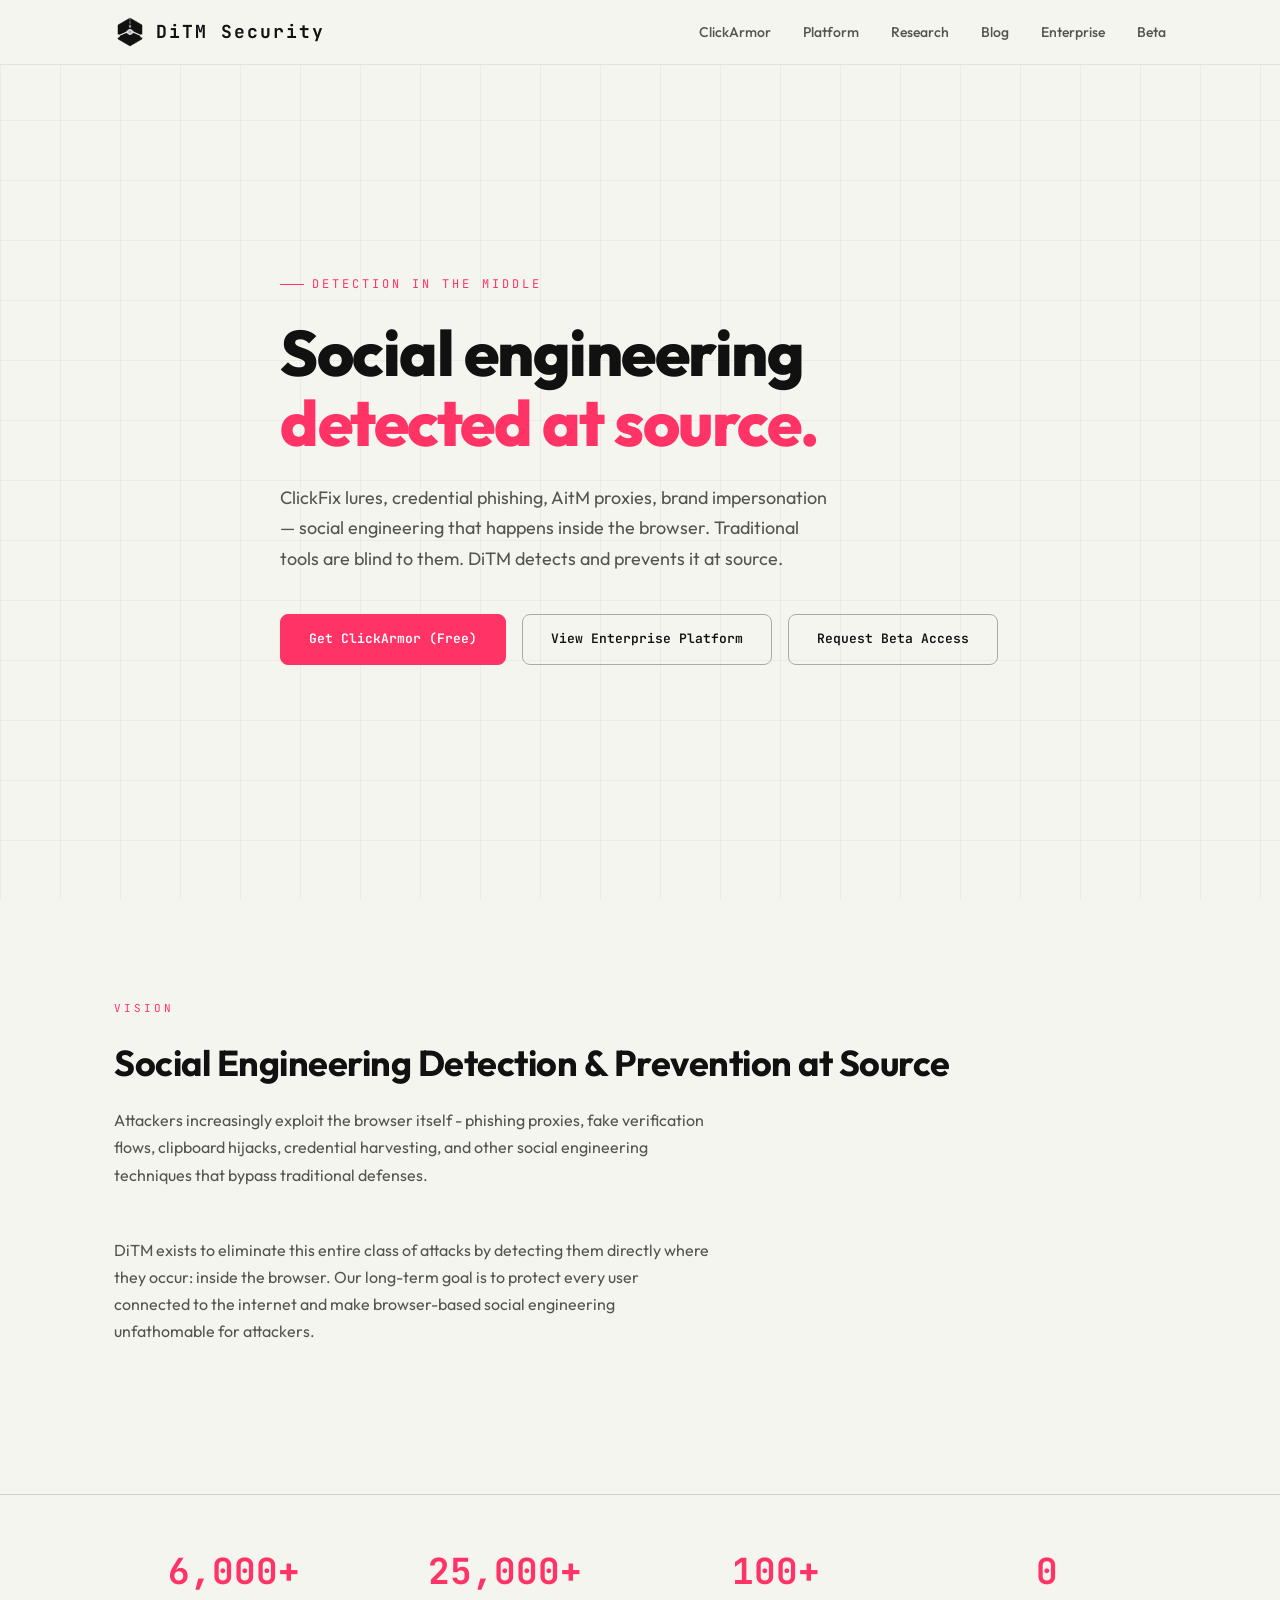
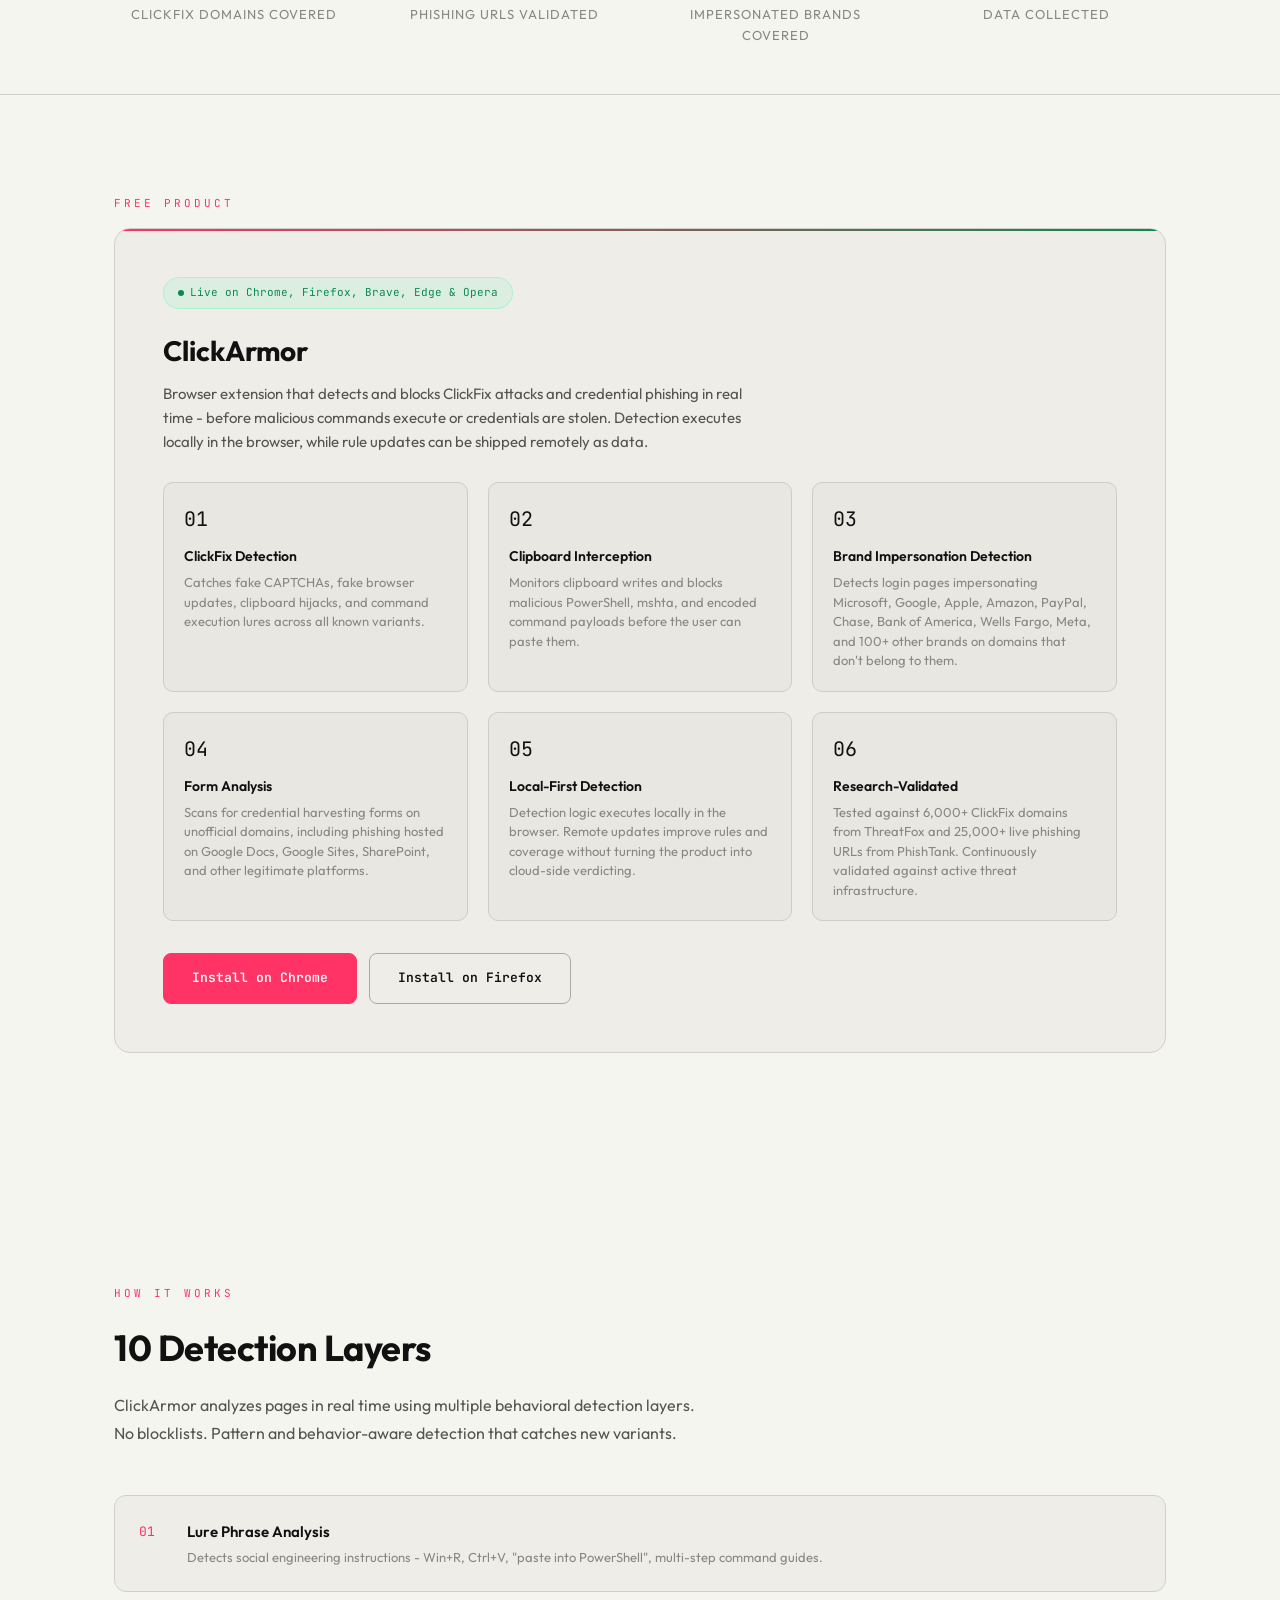
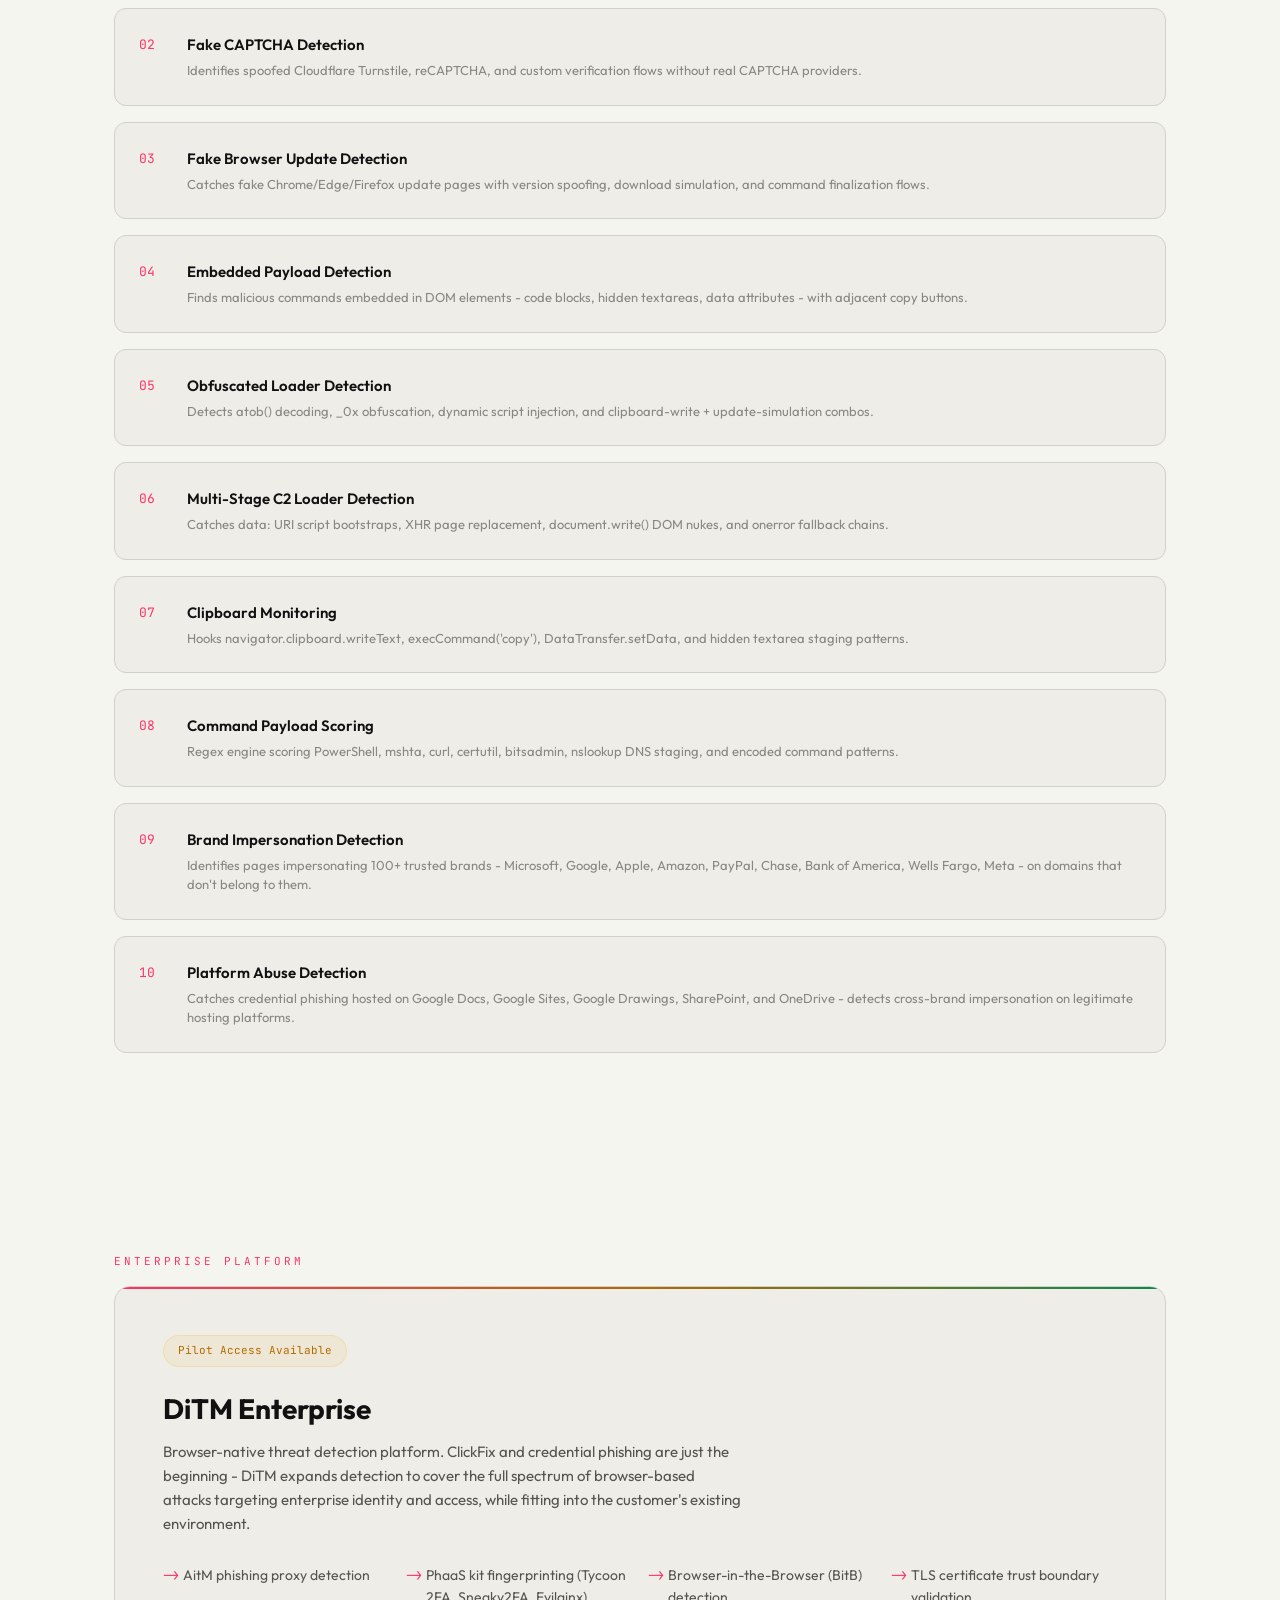
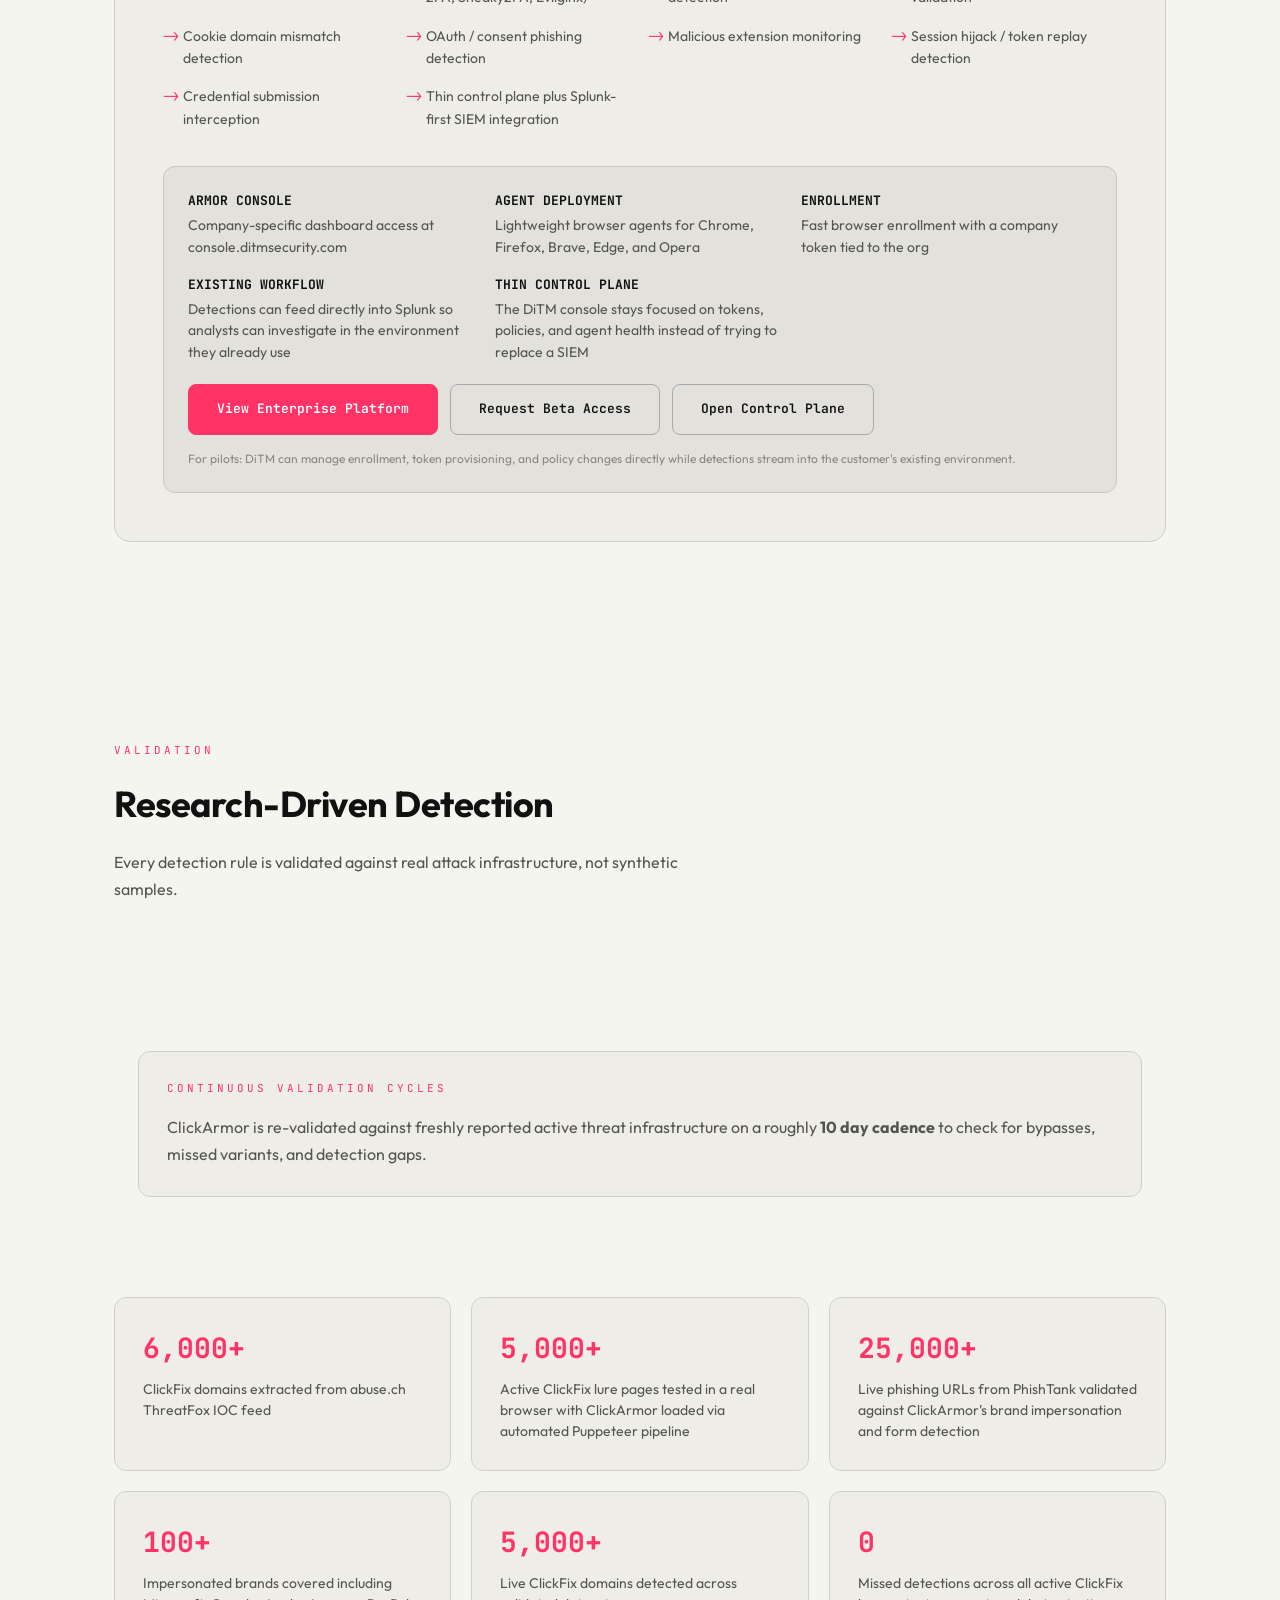
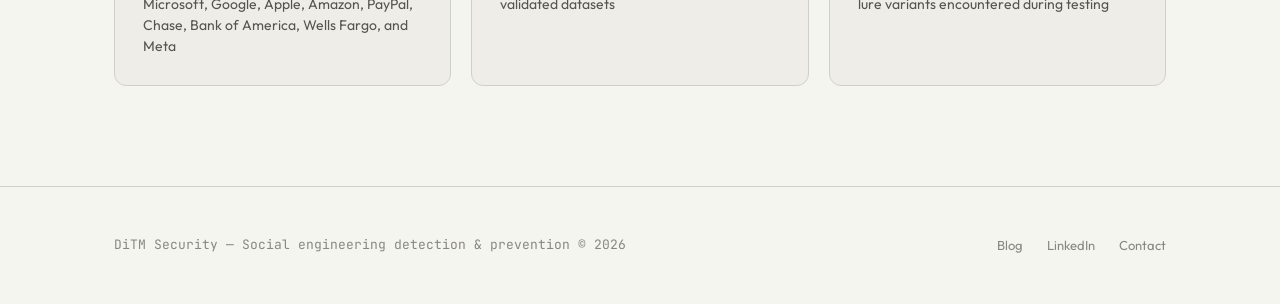
==== index.html @ d7a7d51a "Update index.html" ====
<!DOCTYPE html>
<html lang="en">
<head>
    <meta charset="UTF-8">
    <meta name="viewport" content="width=device-width, initial-scale=1.0">
    <title>DiTM - Detection in the Middle</title>
    <meta name="description" content="Browser-native threat detection. Stop ClickFix, credential phishing, AitM attacks, and browser-based social engineering before they execute.">
    <link rel="preconnect" href="https://fonts.googleapis.com">
    <link rel="preconnect" href="https://fonts.gstatic.com" crossorigin>
    <link href="https://fonts.googleapis.com/css2?family=JetBrains+Mono:wght@400;500;700&family=Outfit:wght@300;400;500;600;700;800&display=swap" rel="stylesheet">
    <style>
        *, *::before, *::after { margin: 0; padding: 0; box-sizing: border-box; }

        
        :root {
            --bg: #f5f5f0;
            --surface: #eeede8;
            --surface-2: #e6e5e0;
            --border: #d0cfc8;
            --border-glow: #ff3366;
            --safe: #0a8a50;
            --warn: #b36a00;
            --danger: #ff3366;
            --accent: #ff3366;
            --accent-dim: rgba(255, 51, 102, 0.10);
            --text: #111111;
            --text-dim: #888880;
            --text-mid: #555550;
            --mono: 'JetBrains Mono', monospace;
            --sans: 'Outfit', sans-serif;
        }

        html { scroll-behavior: smooth; }

        body {
            background: #f5f5f0;
            color: var(--text);
            font-family: var(--sans);
            line-height: 1.6;
            overflow-x: hidden;
        }

        

        /* Grid background */
        .grid-bg {
            position: fixed;
            inset: 0;
            z-index: 0;
            background-image:
                linear-gradient(rgba(0,0,0,0.04) 1px, transparent 1px),
                linear-gradient(90deg, rgba(0,0,0,0.04) 1px, transparent 1px);
            background-size: 60px 60px;
        }

        .container {
            max-width: 1100px;
            margin: 0 auto;
            padding: 0 24px;
            position: relative;
            z-index: 1;
        }

        /* NAV */
        nav {
            position: fixed;
            top: 0;
            left: 0;
            right: 0;
            z-index: 100;
            background: rgba(245,245,240,0.92);
            backdrop-filter: blur(20px);
            border-bottom: 1px solid rgba(0,0,0,0.08);
        }
        .nav-inner {
            max-width: 1100px;
            margin: 0 auto;
            padding: 0 24px;
            display: flex;
            align-items: center;
            justify-content: space-between;
            height: 64px;
        }
        .nav-logo {
            display: flex;
            align-items: center;
            gap: 10px;
            text-decoration: none;
            color: var(--text);
        }
        .nav-logo-hex {
            width: 32px;
            height: 32px;
            position: relative;
        }
        .nav-logo-hex svg { width: 100%; height: 100%; }
        .nav-logo-text {
            font-family: var(--mono);
            font-weight: 700;
            font-size: 18px;
            letter-spacing: 2px;
        }
        .nav-links { display: flex; gap: 32px; align-items: center; }
        .nav-links a {
            color: var(--text-mid);
            text-decoration: none;
            font-size: 14px;
            font-weight: 500;
            transition: color 0.2s;
        }
        .nav-links a:hover { color: #ff3366; }

        /* HERO */
        .hero {
            min-height: 100vh;
            display: flex;
            align-items: center;
            padding: 120px 0 80px;
        }
        .hero-content { max-width: 720px; }
        .hero-tag {
            font-family: var(--mono);
            font-size: 12px;
            color: var(--accent);
            letter-spacing: 3px;
            text-transform: uppercase;
            margin-bottom: 24px;
            display: flex;
            align-items: center;
            gap: 8px;
        }
        .hero-tag::before {
            content: '';
            width: 24px;
            height: 1px;
            background: var(--accent);
        }
        .hero h1 {
            font-size: clamp(40px, 6vw, 64px);
            font-weight: 800;
            line-height: 1.1;
            letter-spacing: -1.5px;
            margin-bottom: 24px;
        }
        .hero h1 span { color: var(--accent); }
        .hero-sub {
            font-size: 18px;
            color: var(--text-mid);
            line-height: 1.7;
            max-width: 560px;
            margin-bottom: 40px;
        }
        .hero-buttons { display: flex; gap: 16px; flex-wrap: wrap; }

        .btn {
            display: inline-flex;
            align-items: center;
            gap: 8px;
            padding: 14px 28px;
            border-radius: 8px;
            font-family: var(--mono);
            font-size: 13px;
            font-weight: 600;
            text-decoration: none;
            transition: all 0.2s;
            border: 1px solid transparent;
            cursor: pointer;
        }
        .btn-primary {
            background: var(--accent);
            color: #fff;
            border-color: var(--accent);
        }
        .btn-primary:hover {
            background: #e6294f;
            transform: translateY(-1px);
            box-shadow: 0 8px 30px rgba(255,51,102,0.25);
        }
        .btn-secondary {
            background: transparent;
            color: var(--text);
            border-color: #aaa;
        }
        .btn-secondary:hover {
            border-color: var(--text-mid);
            transform: translateY(-1px);
        }

        /* STATS BAR */
        .stats-bar {
            padding: 48px 0;
            border-top: 1px solid #d0cfc8;
            border-bottom: 1px solid var(--border);
        }
        .stats-grid {
            display: grid;
            grid-template-columns: repeat(auto-fit, minmax(180px, 1fr));
            gap: 32px;
        }
        .stat { text-align: center; }
        .stat-num {
            font-family: var(--mono);
            font-size: 36px;
            font-weight: 700;
            color: var(--accent);
            margin-bottom: 4px;
        }
        .stat-label {
            font-size: 13px;
            color: var(--text-dim);
            text-transform: uppercase;
            letter-spacing: 1px;
        }

        /* SECTIONS */
        section { padding: 100px 0; }
        .section-tag {
            font-family: var(--mono);
            font-size: 11px;
            color: var(--accent);
            letter-spacing: 3px;
            text-transform: uppercase;
            margin-bottom: 16px;
        }
        .section-title {
            font-size: 36px;
            font-weight: 700;
            letter-spacing: -0.5px;
            margin-bottom: 16px;
        }
        .section-desc {
            font-size: 16px;
            color: var(--text-mid);
            max-width: 600px;
            margin-bottom: 48px;
            line-height: 1.7;
        }

        /* CLICKARMOR SECTION */
        .product-card {
            background: #eeede8;
            border: 1px solid #d0cfc8;
            border-radius: 16px;
            padding: 48px;
            margin-bottom: 32px;
            position: relative;
            overflow: hidden;
        }
        .product-card::before {
            content: '';
            position: absolute;
            top: 0;
            left: 0;
            right: 0;
            height: 2px;
            background: linear-gradient(90deg, var(--accent), var(--safe));
        }
        .product-badge {
            display: inline-flex;
            align-items: center;
            gap: 6px;
            padding: 6px 14px;
            background: rgba(0,255,136,0.08);
            border: 1px solid rgba(0,255,136,0.2);
            border-radius: 999px;
            font-family: var(--mono);
            font-size: 11px;
            color: var(--safe);
            margin-bottom: 20px;
        }
        .product-badge::before {
            content: '';
            width: 6px;
            height: 6px;
            border-radius: 50%;
            background: var(--safe);
            animation: pulse-dot 2s infinite;
        }
        @keyframes pulse-dot {
            0%, 100% { opacity: 1; }
            50% { opacity: 0.3; }
        }
        .product-name {
            font-size: 28px;
            font-weight: 700;
            margin-bottom: 8px;
        }
        .product-sub {
            color: var(--text-mid);
            font-size: 15px;
            margin-bottom: 28px;
            max-width: 580px;
        }

        .feature-grid {
            display: grid;
            grid-template-columns: repeat(auto-fit, minmax(240px, 1fr));
            gap: 20px;
            margin-bottom: 32px;
        }
        .feature-item {
            padding: 20px;
            background: #e8e7e2;
            border: 1px solid #ccc;
            border-radius: 10px;
        }
        .feature-icon {
            font-family: var(--mono);
            font-size: 20px;
            margin-bottom: 10px;
        }
        .feature-title {
            font-size: 14px;
            font-weight: 600;
            margin-bottom: 6px;
        }
        .feature-desc {
            font-size: 13px;
            color: var(--text-dim);
            line-height: 1.5;
        }

        .install-row {
            display: flex;
            gap: 12px;
            flex-wrap: wrap;
        }

        /* DETECTION LAYERS */
        .layers-list { display: grid; gap: 16px; }
        .layer-item {
            display: flex;
            gap: 20px;
            padding: 24px;
            background: #eeede8;
            border: 1px solid #d0cfc8;
            border-radius: 12px;
            transition: border-color 0.2s;
        }
        .layer-item:hover { border-color: var(--accent); }
        .layer-num {
            font-family: var(--mono);
            font-size: 13px;
            color: var(--accent);
            min-width: 28px;
            padding-top: 2px;
        }
        .layer-title {
            font-size: 15px;
            font-weight: 600;
            margin-bottom: 4px;
        }
        .layer-desc {
            font-size: 13px;
            color: var(--text-dim);
            line-height: 1.5;
        }

        /* DITM ENTERPRISE */
        .enterprise-card {
            background: #eeede8;
            border: 1px solid #d0cfc8;
            border-radius: 16px;
            padding: 48px;
            position: relative;
            overflow: hidden;
        }
        .enterprise-card::before {
            content: '';
            position: absolute;
            top: 0;
            left: 0;
            right: 0;
            height: 2px;
            background: linear-gradient(90deg, var(--accent), var(--warn), var(--safe));
        }
        .coming-badge {
            display: inline-flex;
            padding: 6px 14px;
            background: rgba(255,170,0,0.08);
            border: 1px solid rgba(255,170,0,0.2);
            border-radius: 999px;
            font-family: var(--mono);
            font-size: 11px;
            color: var(--warn);
            margin-bottom: 20px;
        }

        .enterprise-features {
            display: grid;
            grid-template-columns: repeat(auto-fit, minmax(220px, 1fr));
            gap: 16px;
            margin: 28px 0 36px;
        }
        .ent-feature {
            font-size: 14px;
            color: var(--text-mid);
            padding-left: 20px;
            position: relative;
        }
        .ent-feature::before {
            content: '->';
            position: absolute;
            left: 0;
            color: var(--accent);
            font-family: var(--mono);
        }

        .platform-info {
            margin-top: 28px;
            padding: 24px;
            background: #e2e1dc;
            border: 1px solid #c8c7c0;
            border-radius: 12px;
        }
        .platform-info-grid {
            display: grid;
            grid-template-columns: repeat(auto-fit, minmax(220px, 1fr));
            gap: 16px;
            margin-bottom: 20px;
        }
        .platform-info-item {
            font-size: 14px;
            color: var(--text-mid);
            line-height: 1.55;
        }
        .platform-info-item strong {
            display: block;
            color: var(--text);
            margin-bottom: 4px;
            font-size: 13px;
            font-family: var(--mono);
            text-transform: uppercase;
        }
        .platform-note {
            font-size: 12px;
            color: var(--text-dim);
            margin-top: 14px;
        }

        /* RESEARCH */
        .research-grid {
            display: grid;
            grid-template-columns: repeat(auto-fit, minmax(300px, 1fr));
            gap: 20px;
        }
        .research-card {
            padding: 28px;
            background: #eeede8;
            border: 1px solid #d0cfc8;
            border-radius: 12px;
        }
        .research-stat {
            font-family: var(--mono);
            font-size: 28px;
            font-weight: 700;
            color: var(--accent);
            margin-bottom: 8px;
        }
        .research-label {
            font-size: 14px;
            color: var(--text-mid);
            line-height: 1.5;
        }

        /* FOOTER */
        footer {
            padding: 48px 0;
            border-top: 1px solid #d0cfc8;
        }
        .footer-inner {
            display: flex;
            justify-content: space-between;
            align-items: center;
            flex-wrap: wrap;
            gap: 16px;
        }
        .footer-left {
            font-family: var(--mono);
            font-size: 13px;
            color: var(--text-dim);
        }
        .footer-links { display: flex; gap: 24px; }
        .footer-links a {
            color: var(--text-dim);
            text-decoration: none;
            font-size: 13px;
            transition: color 0.2s;
        }
        .footer-links a:hover { color: var(--text); }

        /* RESPONSIVE */
        @media (max-width: 768px) {
            .hero h1 { font-size: 32px; }
            .product-card, .enterprise-card { padding: 28px; }
            .nav-links { display: none; }
            .stats-grid { grid-template-columns: repeat(2, 1fr); }
        }
    </style>
</head>
<body>
    <div class="grid-bg"></div>

    <!-- Nav -->
    <nav>
        <div class="nav-inner">
            <a href="#" class="nav-logo">
                <div class="nav-logo-hex">
                    <svg viewBox="0 0 32 32" fill="none" aria-hidden="true">
  <polygon points="16,2 28,9 28,23 16,30 4,23 4,9" fill="#111" stroke="#111" stroke-width="0.5"/>
  <line x1="4" y1="20" x2="13" y2="16" stroke="#f5f5f0" stroke-width="1.1" stroke-linecap="round"/>
  <line x1="19" y1="16" x2="28" y2="20" stroke="#f5f5f0" stroke-width="1.1" stroke-linecap="round"/>
  <circle cx="4" cy="20" r="1.8" fill="#f5f5f0"/>
  <circle cx="28" cy="20" r="1.8" fill="#f5f5f0"/>
  <path d="M13,16 Q16,11 19,16 Q16,21 13,16 Z" fill="none" stroke="#f5f5f0" stroke-width="1.1"/>
  <ellipse cx="16" cy="16" rx="4" ry="2.2" fill="none" stroke="#f5f5f0" stroke-width="0.7" opacity="0.35"/>
  <circle cx="16" cy="16" r="1.8" fill="none" stroke="#f5f5f0" stroke-width="0.9"/>
  <circle cx="16" cy="16" r="0.9" fill="#f5f5f0"/>
  <line x1="16" y1="2" x2="16" y2="12.5" stroke="#f5f5f0" stroke-width="0.9" stroke-linecap="round" stroke-dasharray="2 1.5" opacity="0.55"/>
  <polygon points="16,12.5 14.5,9.5 17.5,9.5" fill="#f5f5f0" opacity="0.55"/>
</svg>
                </div>
                <span class="nav-logo-text">DiTM Security</span>
            </a>
            <div class="nav-links">
                <a href="#clickarmor">ClickArmor</a>
                <a href="#platform">Platform</a>
                <a href="#research">Research</a>
                <a href="/blog/">Blog</a>
                <a href="/enterprise/">Enterprise</a>
                <a href="/beta/">Beta</a>
            </div>
        </div>
    </nav>

    <!-- Hero -->
    <section class="hero">
        <div class="container">
            <div class="hero-content">
                <div class="hero-tag">Detection in the Middle</div>
                <h1>Social engineering <span>detected at source.</span></h1>
                <p class="hero-sub">
                    ClickFix lures, credential phishing, AitM proxies, brand impersonation — social engineering that happens inside the browser. Traditional tools are blind to them. DiTM detects and prevents it at source.
                </p>
                <div class="hero-buttons">
                    <a href="#clickarmor" class="btn btn-primary">Get ClickArmor (Free)</a>
                    <a href="/enterprise/" class="btn btn-secondary">View Enterprise Platform</a>
                    <a href="/beta/" class="btn btn-secondary">Request Beta Access</a>
                </div>
            </div>
        </div>
    </section>

    <!-- Vision -->
    <section>
        <div class="container">
            <div class="section-tag">Vision</div>
            <div class="section-title">Social Engineering Detection & Prevention at Source</div>
            <p class="section-desc">
                Attackers increasingly exploit the browser itself - phishing proxies, fake verification flows,
                clipboard hijacks, credential harvesting, and other social engineering techniques that bypass traditional defenses.
            </p>
            <p class="section-desc">
                DiTM exists to eliminate this entire class of attacks by detecting them directly where they occur:
                inside the browser. Our long-term goal is to protect every user connected to the internet and make
                browser-based social engineering unfathomable for attackers.
            </p>
        </div>
    </section>

    <!-- Stats -->
    <div class="stats-bar">
        <div class="container">
            <div class="stats-grid">
                <div class="stat">
                    <div class="stat-num">6,000+</div>
                    <div class="stat-label">ClickFix Domains Covered</div>
                </div>
                <div class="stat">
                    <div class="stat-num">25,000+</div>
                    <div class="stat-label">Phishing URLs Validated</div>
                </div>
                <div class="stat">
                    <div class="stat-num">100+</div>
                    <div class="stat-label">Impersonated Brands Covered</div>
                </div>
                <div class="stat">
                    <div class="stat-num">0</div>
                    <div class="stat-label">Data Collected</div>
                </div>
            </div>
        </div>
    </div>

    <!-- ClickArmor Product -->
    <section id="clickarmor">
        <div class="container">
            <div class="section-tag">Free Product</div>
            <div class="product-card">
                <div class="product-badge">Live on Chrome, Firefox, Brave, Edge & Opera</div>
                <div class="product-name">ClickArmor</div>
                <p class="product-sub">
                    Browser extension that detects and blocks ClickFix attacks and credential phishing in real time - before malicious commands execute or credentials are stolen. Detection executes locally in the browser, while rule updates can be shipped remotely as data.
                </p>

                <div class="feature-grid">
                    <div class="feature-item">
                        <div class="feature-icon">01</div>
                        <div class="feature-title">ClickFix Detection</div>
                        <div class="feature-desc">Catches fake CAPTCHAs, fake browser updates, clipboard hijacks, and command execution lures across all known variants.</div>
                    </div>
                    <div class="feature-item">
                        <div class="feature-icon">02</div>
                        <div class="feature-title">Clipboard Interception</div>
                        <div class="feature-desc">Monitors clipboard writes and blocks malicious PowerShell, mshta, and encoded command payloads before the user can paste them.</div>
                    </div>
                    <div class="feature-item">
                        <div class="feature-icon">03</div>
                        <div class="feature-title">Brand Impersonation Detection</div>
                        <div class="feature-desc">Detects login pages impersonating Microsoft, Google, Apple, Amazon, PayPal, Chase, Bank of America, Wells Fargo, Meta, and 100+ other brands on domains that don't belong to them.</div>
                    </div>
                    <div class="feature-item">
                        <div class="feature-icon">04</div>
                        <div class="feature-title">Form Analysis</div>
                        <div class="feature-desc">Scans for credential harvesting forms on unofficial domains, including phishing hosted on Google Docs, Google Sites, SharePoint, and other legitimate platforms.</div>
                    </div>
                    <div class="feature-item">
                        <div class="feature-icon">05</div>
                        <div class="feature-title">Local-First Detection</div>
                        <div class="feature-desc">Detection logic executes locally in the browser. Remote updates improve rules and coverage without turning the product into cloud-side verdicting.</div>
                    </div>
                    <div class="feature-item">
                        <div class="feature-icon">06</div>
                        <div class="feature-title">Research-Validated</div>
                        <div class="feature-desc">Tested against 6,000+ ClickFix domains from ThreatFox and 25,000+ live phishing URLs from PhishTank. Continuously validated against active threat infrastructure.</div>
                    </div>
                </div>

                <div class="install-row">
                    <a href="https://chromewebstore.google.com/detail/gbbiaedhdapkbfmjgpepebidjpiphgmm?utm_source=item-share-cb" class="btn btn-primary" target="_blank">Install on Chrome</a>
                    <a href="https://addons.mozilla.org/en-US/firefox/addon/clickarmor/" class="btn btn-secondary" target="_blank">Install on Firefox</a>
                </div>
            </div>
        </div>
    </section>

    <!-- Detection Layers -->
    <section>
        <div class="container">
            <div class="section-tag">How It Works</div>
            <div class="section-title">10 Detection Layers</div>
            <p class="section-desc">
                ClickArmor analyzes pages in real time using multiple behavioral detection layers. No blocklists. Pattern and behavior-aware detection that catches new variants.
            </p>
            <div class="layers-list">
                <div class="layer-item">
                    <div class="layer-num">01</div>
                    <div>
                        <div class="layer-title">Lure Phrase Analysis</div>
                        <div class="layer-desc">Detects social engineering instructions - Win+R, Ctrl+V, "paste into PowerShell", multi-step command guides.</div>
                    </div>
                </div>
                <div class="layer-item">
                    <div class="layer-num">02</div>
                    <div>
                        <div class="layer-title">Fake CAPTCHA Detection</div>
                        <div class="layer-desc">Identifies spoofed Cloudflare Turnstile, reCAPTCHA, and custom verification flows without real CAPTCHA providers.</div>
                    </div>
                </div>
                <div class="layer-item">
                    <div class="layer-num">03</div>
                    <div>
                        <div class="layer-title">Fake Browser Update Detection</div>
                        <div class="layer-desc">Catches fake Chrome/Edge/Firefox update pages with version spoofing, download simulation, and command finalization flows.</div>
                    </div>
                </div>
                <div class="layer-item">
                    <div class="layer-num">04</div>
                    <div>
                        <div class="layer-title">Embedded Payload Detection</div>
                        <div class="layer-desc">Finds malicious commands embedded in DOM elements - code blocks, hidden textareas, data attributes - with adjacent copy buttons.</div>
                    </div>
                </div>
                <div class="layer-item">
                    <div class="layer-num">05</div>
                    <div>
                        <div class="layer-title">Obfuscated Loader Detection</div>
                        <div class="layer-desc">Detects atob() decoding, _0x obfuscation, dynamic script injection, and clipboard-write + update-simulation combos.</div>
                    </div>
                </div>
                <div class="layer-item">
                    <div class="layer-num">06</div>
                    <div>
                        <div class="layer-title">Multi-Stage C2 Loader Detection</div>
                        <div class="layer-desc">Catches data: URI script bootstraps, XHR page replacement, document.write() DOM nukes, and onerror fallback chains.</div>
                    </div>
                </div>
                <div class="layer-item">
                    <div class="layer-num">07</div>
                    <div>
                        <div class="layer-title">Clipboard Monitoring</div>
                        <div class="layer-desc">Hooks navigator.clipboard.writeText, execCommand('copy'), DataTransfer.setData, and hidden textarea staging patterns.</div>
                    </div>
                </div>
                <div class="layer-item">
                    <div class="layer-num">08</div>
                    <div>
                        <div class="layer-title">Command Payload Scoring</div>
                        <div class="layer-desc">Regex engine scoring PowerShell, mshta, curl, certutil, bitsadmin, nslookup DNS staging, and encoded command patterns.</div>
                    </div>
                </div>
                <div class="layer-item">
                    <div class="layer-num">09</div>
                    <div>
                        <div class="layer-title">Brand Impersonation Detection</div>
                        <div class="layer-desc">Identifies pages impersonating 100+ trusted brands - Microsoft, Google, Apple, Amazon, PayPal, Chase, Bank of America, Wells Fargo, Meta - on domains that don't belong to them.</div>
                    </div>
                </div>
                <div class="layer-item">
                    <div class="layer-num">10</div>
                    <div>
                        <div class="layer-title">Platform Abuse Detection</div>
                        <div class="layer-desc">Catches credential phishing hosted on Google Docs, Google Sites, Google Drawings, SharePoint, and OneDrive - detects cross-brand impersonation on legitimate hosting platforms.</div>
                    </div>
                </div>
            </div>
        </div>
    </section>

    <!-- DiTM Enterprise -->
    <section id="platform">
        <div class="container">
            <div class="section-tag">Enterprise Platform</div>
            <div class="enterprise-card">
                <div class="coming-badge">Pilot Access Available</div>
                <div class="product-name">DiTM Enterprise</div>
                <p class="product-sub">
                    Browser-native threat detection platform. ClickFix and credential phishing are just the beginning - DiTM expands detection to cover the full spectrum of browser-based attacks targeting enterprise identity and access, while fitting into the customer's existing environment.
                </p>

                <div class="enterprise-features">
                    <div class="ent-feature">AitM phishing proxy detection</div>
                    <div class="ent-feature">PhaaS kit fingerprinting (Tycoon 2FA, Sneaky2FA, Evilginx)</div>
                    <div class="ent-feature">Browser-in-the-Browser (BitB) detection</div>
                    <div class="ent-feature">TLS certificate trust boundary validation</div>
                    <div class="ent-feature">Cookie domain mismatch detection</div>
                    <div class="ent-feature">OAuth / consent phishing detection</div>
                    <div class="ent-feature">Malicious extension monitoring</div>
                    <div class="ent-feature">Session hijack / token replay detection</div>
                    <div class="ent-feature">Credential submission interception</div>
                    <div class="ent-feature">Thin control plane plus Splunk-first SIEM integration</div>
                </div>

                <div class="platform-info">
                    <div class="platform-info-grid">
                        <div class="platform-info-item">
                            <strong>Armor Console</strong>
                            Company-specific dashboard access at console.ditmsecurity.com
                        </div>
                        <div class="platform-info-item">
                            <strong>Agent Deployment</strong>
                            Lightweight browser agents for Chrome, Firefox, Brave, Edge, and Opera
                        </div>
                        <div class="platform-info-item">
                            <strong>Enrollment</strong>
                            Fast browser enrollment with a company token tied to the org
                        </div>
                        <div class="platform-info-item">
                            <strong>Existing Workflow</strong>
                            Detections can feed directly into Splunk so analysts can investigate in the environment they already use
                        </div>
                        <div class="platform-info-item">
                            <strong>Thin Control Plane</strong>
                            The DiTM console stays focused on tokens, policies, and agent health instead of trying to replace a SIEM
                        </div>
                    </div>
                    <div class="install-row">
                        <a href="/enterprise/" class="btn btn-primary">View Enterprise Platform</a>
                        <a href="/beta/" class="btn btn-secondary">Request Beta Access</a>
                        <a href="https://console.ditmsecurity.com" class="btn btn-secondary">Open Control Plane</a>
                    </div>
                    <p class="platform-note">For pilots: DiTM can manage enrollment, token provisioning, and policy changes directly while detections stream into the customer's existing environment.</p>
                </div>
            </div>
        </div>
    </section>

    <!-- Research -->
    <section id="research">
        <div class="container">
            <div class="section-tag">Validation</div>
            <div class="section-title">Research-Driven Detection</div>
            <p class="section-desc">
                Every detection rule is validated against real attack infrastructure, not synthetic samples.
            </p>
            <section>
                <div class="container">
                    <div class="research-card">
                        <div class="section-tag">Continuous Validation Cycles</div>
                        <p class="section-desc" style="margin-bottom: 0; max-width: 100%;">
                            ClickArmor is re-validated against freshly reported active threat infrastructure on a roughly <strong>10 day cadence</strong> to check for bypasses, missed variants, and detection gaps.
                        </p>
                    </div>
                </div>
            </section>
            <div class="research-grid">
                <div class="research-card">
                    <div class="research-stat">6,000+</div>
                    <div class="research-label">ClickFix domains extracted from abuse.ch ThreatFox IOC feed</div>
                </div>
                <div class="research-card">
                    <div class="research-stat">5,000+</div>
                    <div class="research-label">Active ClickFix lure pages tested in a real browser with ClickArmor loaded via automated Puppeteer pipeline</div>
                </div>
                <div class="research-card">
                    <div class="research-stat">25,000+</div>
                    <div class="research-label">Live phishing URLs from PhishTank validated against ClickArmor's brand impersonation and form detection</div>
                </div>
                <div class="research-card">
                    <div class="research-stat">100+</div>
                    <div class="research-label">Impersonated brands covered including Microsoft, Google, Apple, Amazon, PayPal, Chase, Bank of America, Wells Fargo, and Meta</div>
                </div>
                <div class="research-card">
                    <div class="research-stat">5,000+</div>
                    <div class="research-label">Live ClickFix domains detected across validated datasets</div>
                </div>
                <div class="research-card">
                    <div class="research-stat">0</div>
                    <div class="research-label">Missed detections across all active ClickFix lure variants encountered during testing</div>
                </div>
            </div>
        </div>
    </section>

    <!-- Footer -->
    <footer>
        <div class="container">
            <div class="footer-inner">
                <div class="footer-left">DiTM Security — Social engineering detection & prevention &copy; 2026</div>
                <div class="footer-links">
                    <a href="/blog/">Blog</a>
                    <a href="https://www.linkedin.com/company/ditm-security/" target="_blank">LinkedIn</a>
                    <a href="mailto:contact@ditmsecurity.com">Contact</a>
                </div>
            </div>
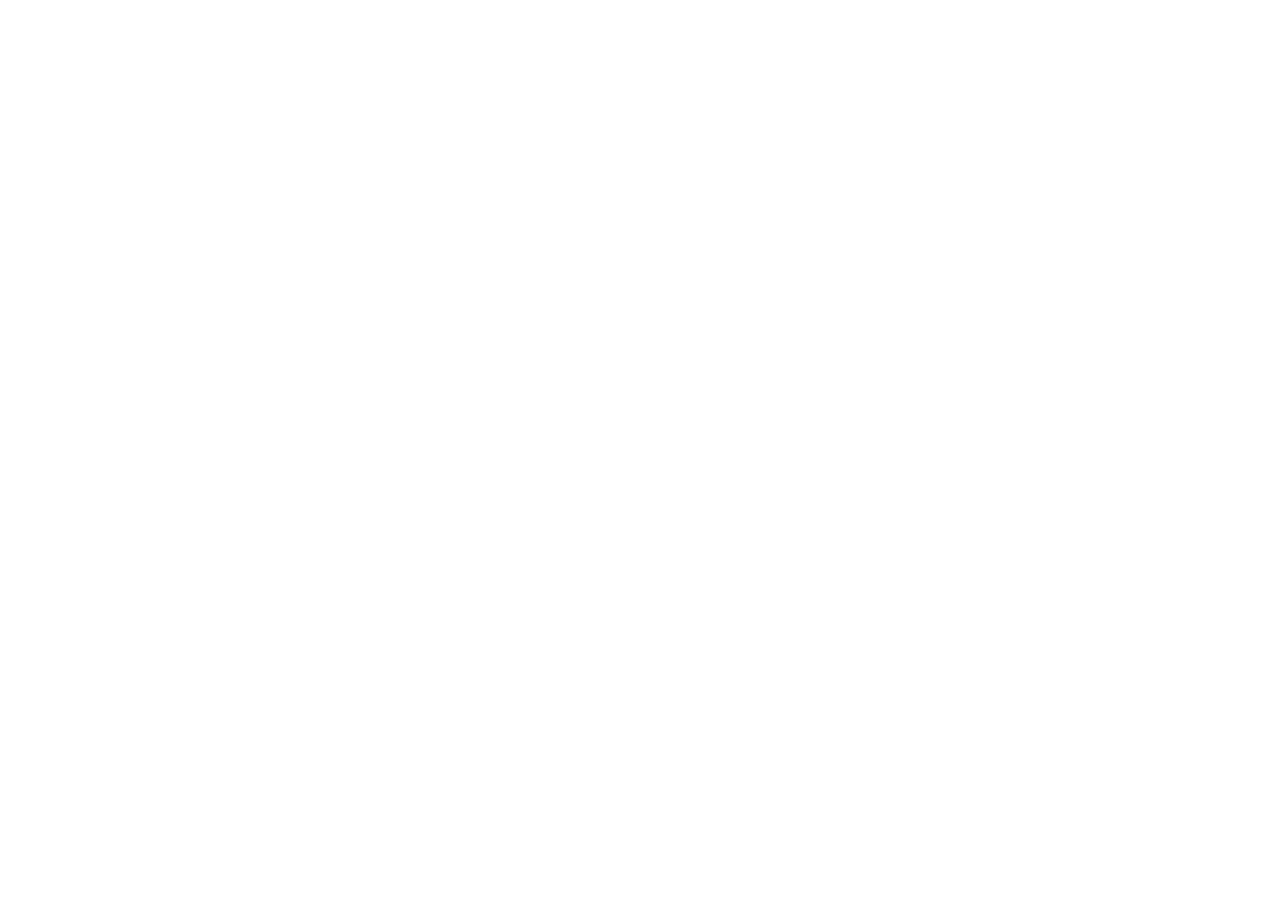
==== commit d2ca4bc6: "new landing page" ====
--- a/index.html
+++ b/index.html
@@ -1,845 +1,82 @@
-<!DOCTYPE html>
+<!doctype html>
 <html lang="en">
-<head>
-    <meta charset="UTF-8">
-    <meta name="viewport" content="width=device-width, initial-scale=1.0">
-    <title>DiTM - Detection in the Middle</title>
-    <meta name="description" content="Browser-native threat detection. Stop ClickFix, credential phishing, AitM attacks, and browser-based social engineering before they execute.">
-    <link rel="preconnect" href="https://fonts.googleapis.com">
-    <link rel="preconnect" href="https://fonts.gstatic.com" crossorigin>
-    <link href="https://fonts.googleapis.com/css2?family=JetBrains+Mono:wght@400;500;700&family=Outfit:wght@300;400;500;600;700;800&display=swap" rel="stylesheet">
-    <style>
-        *, *::before, *::after { margin: 0; padding: 0; box-sizing: border-box; }
+  <head>
+    <meta charset="UTF-8" />
+    <meta name="viewport" content="width=device-width, initial-scale=1.0, maximum-scale=1" />
+    <title>DiTM Security — Detection in the Middle</title>
+    <meta name="description" content="Browser-native threat detection. Stop ClickFix, credential phishing, AitM attacks, and browser-based social engineering before they execute." />
+    <link rel="preconnect" href="https://fonts.googleapis.com" />
+    <link rel="preconnect" href="https://fonts.gstatic.com" crossorigin />
+    <link href="https://fonts.googleapis.com/css2?family=JetBrains+Mono:wght@400;500;600;700&family=Outfit:wght@300;400;500;600;700;800&display=swap" rel="stylesheet" />
+    <script type="module" crossorigin src="/assets/index-BY5k4dln.js"></script>
+    <link rel="stylesheet" crossorigin href="/assets/index-j0i8fY53.css">
+    <script src="/__manus__/debug-collector.js" defer></script>
+  </head>
+  <body>
+    <script id="manus-runtime">window.__MANUS_HOST_DEV__ = false;
+(function(){"use strict";var Mr={exports:{}},Kn={};/**
+ * @license React
+ * react-jsx-runtime.production.js
+ *
+ * Copyright (c) Meta Platforms, Inc. and affiliates.
+ *
+ * This source code is licensed under the MIT license found in the
+ * LICENSE file in the root directory of this source tree.
+ */var $c;function um(){if($c)return Kn;$c=1;var r=Symbol.for("react.transitional.element"),i=Symbol.for("react.fragment");function c(s,d,m){var x=null;if(m!==void 0&&(x=""+m),d.key!==void 0&&(x=""+d.key),"key"in d){m={};for(var R in d)R!=="key"&&(m[R]=d[R])}else m=d;return d=m.ref,{$$typeof:r,type:s,key:x,ref:d!==void 0?d:null,props:m}}return Kn.Fragment=i,Kn.jsx=c,Kn.jsxs=c,Kn}var Fc;function dm(){return Fc||(Fc=1,Mr.exports=um()),Mr.exports}var h=dm(),Ar={exports:{}},Pn={},Rr={exports:{}},Nr={};/**
+ * @license React
+ * scheduler.production.js
+ *
+ * Copyright (c) Meta Platforms, Inc. and affiliates.
+ *
+ * This source code is licensed under the MIT license found in the
+ * LICENSE file in the root directory of this source tree.
+ */var Ic;function fm(){return Ic||(Ic=1,function(r){function i(A,q){var B=A.length;A.push(q);t:for(;0<B;){var bt=B-1>>>1,p=A[bt];if(0<d(p,q))A[bt]=q,A[B]=p,B=bt;else break t}}function c(A){return A.length===0?null:A[0]}function s(A){if(A.length===0)return null;var q=A[0],B=A.pop();if(B!==q){A[0]=B;t:for(var bt=0,p=A.length,O=p>>>1;bt<O;){var X=2*(bt+1)-1,G=A[X],Z=X+1,st=A[Z];if(0>d(G,B))Z<p&&0>d(st,G)?(A[bt]=st,A[Z]=B,bt=Z):(A[bt]=G,A[X]=B,bt=X);else if(Z<p&&0>d(st,B))A[bt]=st,A[Z]=B,bt=Z;else break t}}return q}function d(A,q){var B=A.sortIndex-q.sortIndex;return B!==0?B:A.id-q.id}if(r.unstable_now=void 0,typeof performance=="object"&&typeof performance.now=="function"){var m=performance;r.unstable_now=function(){return m.now()}}else{var x=Date,R=x.now();r.unstable_now=function(){return x.now()-R}}var C=[],v=[],D=1,j=null,J=3,at=!1,$=!1,nt=!1,ct=!1,ht=typeof setTimeout=="function"?setTimeout:null,St=typeof clearTimeout=="function"?clearTimeout:null,_=typeof setImmediate<"u"?setImmediate:null;function Y(A){for(var q=c(v);q!==null;){if(q.callback===null)s(v);else if(q.startTime<=A)s(v),q.sortIndex=q.expirationTime,i(C,q);else break;q=c(v)}}function H(A){if(nt=!1,Y(A),!$)if(c(C)!==null)$=!0,it||(it=!0,Bt());else{var q=c(v);q!==null&&Mt(H,q.startTime-A)}}var it=!1,rt=-1,V=5,xt=-1;function Be(){return ct?!0:!(r.unstable_now()-xt<V)}function te(){if(ct=!1,it){var A=r.unstable_now();xt=A;var q=!0;try{t:{$=!1,nt&&(nt=!1,St(rt),rt=-1),at=!0;var B=J;try{e:{for(Y(A),j=c(C);j!==null&&!(j.expirationTime>A&&Be());){var bt=j.callback;if(typeof bt=="function"){j.callback=null,J=j.priorityLevel;var p=bt(j.expirationTime<=A);if(A=r.unstable_now(),typeof p=="function"){j.callback=p,Y(A),q=!0;break e}j===c(C)&&s(C),Y(A)}else s(C);j=c(C)}if(j!==null)q=!0;else{var O=c(v);O!==null&&Mt(H,O.startTime-A),q=!1}}break t}finally{j=null,J=B,at=!1}q=void 0}}finally{q?Bt():it=!1}}}var Bt;if(typeof _=="function")Bt=function(){_(te)};else if(typeof MessageChannel<"u"){var me=new MessageChannel,Se=me.port2;me.port1.onmessage=te,Bt=function(){Se.postMessage(null)}}else Bt=function(){ht(te,0)};function Mt(A,q){rt=ht(function(){A(r.unstable_now())},q)}r.unstable_IdlePriority=5,r.unstable_ImmediatePriority=1,r.unstable_LowPriority=4,r.unstable_NormalPriority=3,r.unstable_Profiling=null,r.unstable_UserBlockingPriority=2,r.unstable_cancelCallback=function(A){A.callback=null},r.unstable_forceFrameRate=function(A){0>A||125<A?console.error("forceFrameRate takes a positive int between 0 and 125, forcing frame rates higher than 125 fps is not supported"):V=0<A?Math.floor(1e3/A):5},r.unstable_getCurrentPriorityLevel=function(){return J},r.unstable_next=function(A){switch(J){case 1:case 2:case 3:var q=3;break;default:q=J}var B=J;J=q;try{return A()}finally{J=B}},r.unstable_requestPaint=function(){ct=!0},r.unstable_runWithPriority=function(A,q){switch(A){case 1:case 2:case 3:case 4:case 5:break;default:A=3}var B=J;J=A;try{return q()}finally{J=B}},r.unstable_scheduleCallback=function(A,q,B){var bt=r.unstable_now();switch(typeof B=="object"&&B!==null?(B=B.delay,B=typeof B=="number"&&0<B?bt+B:bt):B=bt,A){case 1:var p=-1;break;case 2:p=250;break;case 5:p=1073741823;break;case 4:p=1e4;break;default:p=5e3}return p=B+p,A={id:D++,callback:q,priorityLevel:A,startTime:B,expirationTime:p,sortIndex:-1},B>bt?(A.sortIndex=B,i(v,A),c(C)===null&&A===c(v)&&(nt?(St(rt),rt=-1):nt=!0,Mt(H,B-bt))):(A.sortIndex=p,i(C,A),$||at||($=!0,it||(it=!0,Bt()))),A},r.unstable_shouldYield=Be,r.unstable_wrapCallback=function(A){var q=J;return function(){var B=J;J=q;try{return A.apply(this,arguments)}finally{J=B}}}}(Nr)),Nr}var tu;function hm(){return tu||(tu=1,Rr.exports=fm()),Rr.exports}var zr={exports:{}},ut={};/**
+ * @license React
+ * react.production.js
+ *
+ * Copyright (c) Meta Platforms, Inc. and affiliates.
+ *
+ * This source code is licensed under the MIT license found in the
+ * LICENSE file in the root directory of this source tree.
+ */var eu;function mm(){if(eu)return ut;eu=1;var r=Symbol.for("react.transitional.element"),i=Symbol.for("react.portal"),c=Symbol.for("react.fragment"),s=Symbol.for("react.strict_mode"),d=Symbol.for("react.profiler"),m=Symbol.for("react.consumer"),x=Symbol.for("react.context"),R=Symbol.for("react.forward_ref"),C=Symbol.for("react.suspense"),v=Symbol.for("react.memo"),D=Symbol.for("react.lazy"),j=Symbol.iterator;function J(p){return p===null||typeof p!="object"?null:(p=j&&p[j]||p["@@iterator"],typeof p=="function"?p:null)}var at={isMounted:function(){return!1},enqueueForceUpdate:function(){},enqueueReplaceState:function(){},enqueueSetState:function(){}},$=Object.assign,nt={};function ct(p,O,X){this.props=p,this.context=O,this.refs=nt,this.updater=X||at}ct.prototype.isReactComponent={},ct.prototype.setState=function(p,O){if(typeof p!="object"&&typeof p!="function"&&p!=null)throw Error("takes an object of state variables to update or a function which returns an object of state variables.");this.updater.enqueueSetState(this,p,O,"setState")},ct.prototype.forceUpdate=function(p){this.updater.enqueueForceUpdate(this,p,"forceUpdate")};function ht(){}ht.prototype=ct.prototype;function St(p,O,X){this.props=p,this.context=O,this.refs=nt,this.updater=X||at}var _=St.prototype=new ht;_.constructor=St,$(_,ct.prototype),_.isPureReactComponent=!0;var Y=Array.isArray,H={H:null,A:null,T:null,S:null,V:null},it=Object.prototype.hasOwnProperty;function rt(p,O,X,G,Z,st){return X=st.ref,{$$typeof:r,type:p,key:O,ref:X!==void 0?X:null,props:st}}function V(p,O){return rt(p.type,O,void 0,void 0,void 0,p.props)}function xt(p){return typeof p=="object"&&p!==null&&p.$$typeof===r}function Be(p){var O={"=":"=0",":":"=2"};return"$"+p.replace(/[=:]/g,function(X){return O[X]})}var te=/\/+/g;function Bt(p,O){return typeof p=="object"&&p!==null&&p.key!=null?Be(""+p.key):O.toString(36)}function me(){}function Se(p){switch(p.status){case"fulfilled":return p.value;case"rejected":throw p.reason;default:switch(typeof p.status=="string"?p.then(me,me):(p.status="pending",p.then(function(O){p.status==="pending"&&(p.status="fulfilled",p.value=O)},function(O){p.status==="pending"&&(p.status="rejected",p.reason=O)})),p.status){case"fulfilled":return p.value;case"rejected":throw p.reason}}throw p}function Mt(p,O,X,G,Z){var st=typeof p;(st==="undefined"||st==="boolean")&&(p=null);var I=!1;if(p===null)I=!0;else switch(st){case"bigint":case"string":case"number":I=!0;break;case"object":switch(p.$$typeof){case r:case i:I=!0;break;case D:return I=p._init,Mt(I(p._payload),O,X,G,Z)}}if(I)return Z=Z(p),I=G===""?"."+Bt(p,0):G,Y(Z)?(X="",I!=null&&(X=I.replace(te,"$&/")+"/"),Mt(Z,O,X,"",function(Jt){return Jt})):Z!=null&&(xt(Z)&&(Z=V(Z,X+(Z.key==null||p&&p.key===Z.key?"":(""+Z.key).replace(te,"$&/")+"/")+I)),O.push(Z)),1;I=0;var gt=G===""?".":G+":";if(Y(p))for(var Tt=0;Tt<p.length;Tt++)G=p[Tt],st=gt+Bt(G,Tt),I+=Mt(G,O,X,st,Z);else if(Tt=J(p),typeof Tt=="function")for(p=Tt.call(p),Tt=0;!(G=p.next()).done;)G=G.value,st=gt+Bt(G,Tt++),I+=Mt(G,O,X,st,Z);else if(st==="object"){if(typeof p.then=="function")return Mt(Se(p),O,X,G,Z);throw O=String(p),Error("Objects are not valid as a React child (found: "+(O==="[object Object]"?"object with keys {"+Object.keys(p).join(", ")+"}":O)+"). If you meant to render a collection of children, use an array instead.")}return I}function A(p,O,X){if(p==null)return p;var G=[],Z=0;return Mt(p,G,"","",function(st){return O.call(X,st,Z++)}),G}function q(p){if(p._status===-1){var O=p._result;O=O(),O.then(function(X){(p._status===0||p._status===-1)&&(p._status=1,p._result=X)},function(X){(p._status===0||p._status===-1)&&(p._status=2,p._result=X)}),p._status===-1&&(p._status=0,p._result=O)}if(p._status===1)return p._result.default;throw p._result}var B=typeof reportError=="function"?reportError:function(p){if(typeof window=="object"&&typeof window.ErrorEvent=="function"){var O=new window.ErrorEvent("error",{bubbles:!0,cancelable:!0,message:typeof p=="object"&&p!==null&&typeof p.message=="string"?String(p.message):String(p),error:p});if(!window.dispatchEvent(O))return}else if(typeof process=="object"&&typeof process.emit=="function"){process.emit("uncaughtException",p);return}console.error(p)};function bt(){}return ut.Children={map:A,forEach:function(p,O,X){A(p,function(){O.apply(this,arguments)},X)},count:function(p){var O=0;return A(p,function(){O++}),O},toArray:function(p){return A(p,function(O){return O})||[]},only:function(p){if(!xt(p))throw Error("React.Children.only expected to receive a single React element child.");return p}},ut.Component=ct,ut.Fragment=c,ut.Profiler=d,ut.PureComponent=St,ut.StrictMode=s,ut.Suspense=C,ut.__CLIENT_INTERNALS_DO_NOT_USE_OR_WARN_USERS_THEY_CANNOT_UPGRADE=H,ut.__COMPILER_RUNTIME={__proto__:null,c:function(p){return H.H.useMemoCache(p)}},ut.cache=function(p){return function(){return p.apply(null,arguments)}},ut.cloneElement=function(p,O,X){if(p==null)throw Error("The argument must be a React element, but you passed "+p+".");var G=$({},p.props),Z=p.key,st=void 0;if(O!=null)for(I in O.ref!==void 0&&(st=void 0),O.key!==void 0&&(Z=""+O.key),O)!it.call(O,I)||I==="key"||I==="__self"||I==="__source"||I==="ref"&&O.ref===void 0||(G[I]=O[I]);var I=arguments.length-2;if(I===1)G.children=X;else if(1<I){for(var gt=Array(I),Tt=0;Tt<I;Tt++)gt[Tt]=arguments[Tt+2];G.children=gt}return rt(p.type,Z,void 0,void 0,st,G)},ut.createContext=function(p){return p={$$typeof:x,_currentValue:p,_currentValue2:p,_threadCount:0,Provider:null,Consumer:null},p.Provider=p,p.Consumer={$$typeof:m,_context:p},p},ut.createElement=function(p,O,X){var G,Z={},st=null;if(O!=null)for(G in O.key!==void 0&&(st=""+O.key),O)it.call(O,G)&&G!=="key"&&G!=="__self"&&G!=="__source"&&(Z[G]=O[G]);var I=arguments.length-2;if(I===1)Z.children=X;else if(1<I){for(var gt=Array(I),Tt=0;Tt<I;Tt++)gt[Tt]=arguments[Tt+2];Z.children=gt}if(p&&p.defaultProps)for(G in I=p.defaultProps,I)Z[G]===void 0&&(Z[G]=I[G]);return rt(p,st,void 0,void 0,null,Z)},ut.createRef=function(){return{current:null}},ut.forwardRef=function(p){return{$$typeof:R,render:p}},ut.isValidElement=xt,ut.lazy=function(p){return{$$typeof:D,_payload:{_status:-1,_result:p},_init:q}},ut.memo=function(p,O){return{$$typeof:v,type:p,compare:O===void 0?null:O}},ut.startTransition=function(p){var O=H.T,X={};H.T=X;try{var G=p(),Z=H.S;Z!==null&&Z(X,G),typeof G=="object"&&G!==null&&typeof G.then=="function"&&G.then(bt,B)}catch(st){B(st)}finally{H.T=O}},ut.unstable_useCacheRefresh=function(){return H.H.useCacheRefresh()},ut.use=function(p){return H.H.use(p)},ut.useActionState=function(p,O,X){return H.H.useActionState(p,O,X)},ut.useCallback=function(p,O){return H.H.useCallback(p,O)},ut.useContext=function(p){return H.H.useContext(p)},ut.useDebugValue=function(){},ut.useDeferredValue=function(p,O){return H.H.useDeferredValue(p,O)},ut.useEffect=function(p,O,X){var G=H.H;if(typeof X=="function")throw Error("useEffect CRUD overload is not enabled in this build of React.");return G.useEffect(p,O)},ut.useId=function(){return H.H.useId()},ut.useImperativeHandle=function(p,O,X){return H.H.useImperativeHandle(p,O,X)},ut.useInsertionEffect=function(p,O){return H.H.useInsertionEffect(p,O)},ut.useLayoutEffect=function(p,O){return H.H.useLayoutEffect(p,O)},ut.useMemo=function(p,O){return H.H.useMemo(p,O)},ut.useOptimistic=function(p,O){return H.H.useOptimistic(p,O)},ut.useReducer=function(p,O,X){return H.H.useReducer(p,O,X)},ut.useRef=function(p){return H.H.useRef(p)},ut.useState=function(p){return H.H.useState(p)},ut.useSyncExternalStore=function(p,O,X){return H.H.useSyncExternalStore(p,O,X)},ut.useTransition=function(){return H.H.useTransition()},ut.version="19.1.1",ut}var lu;function _r(){return lu||(lu=1,zr.exports=mm()),zr.exports}var kr={exports:{}},he={};/**
+ * @license React
+ * react-dom.production.js
+ *
+ * Copyright (c) Meta Platforms, Inc. and affiliates.
+ *
+ * This source code is licensed under the MIT license found in the
+ * LICENSE file in the root directory of this source tree.
+ */var au;function gm(){if(au)return he;au=1;var r=_r();function i(C){var v="https://react.dev/errors/"+C;if(1<arguments.length){v+="?args[]="+encodeURIComponent(arguments[1]);for(var D=2;D<arguments.length;D++)v+="&args[]="+encodeURIComponent(arguments[D])}return"Minified React error #"+C+"; visit "+v+" for the full message or use the non-minified dev environment for full errors and additional helpful warnings."}function c(){}var s={d:{f:c,r:function(){throw Error(i(522))},D:c,C:c,L:c,m:c,X:c,S:c,M:c},p:0,findDOMNode:null},d=Symbol.for("react.portal");function m(C,v,D){var j=3<arguments.length&&arguments[3]!==void 0?arguments[3]:null;return{$$typeof:d,key:j==null?null:""+j,children:C,containerInfo:v,implementation:D}}var x=r.__CLIENT_INTERNALS_DO_NOT_USE_OR_WARN_USERS_THEY_CANNOT_UPGRADE;function R(C,v){if(C==="font")return"";if(typeof v=="string")return v==="use-credentials"?v:""}return he.__DOM_INTERNALS_DO_NOT_USE_OR_WARN_USERS_THEY_CANNOT_UPGRADE=s,he.createPortal=function(C,v){var D=2<arguments.length&&arguments[2]!==void 0?arguments[2]:null;if(!v||v.nodeType!==1&&v.nodeType!==9&&v.nodeType!==11)throw Error(i(299));return m(C,v,null,D)},he.flushSync=function(C){var v=x.T,D=s.p;try{if(x.T=null,s.p=2,C)return C()}finally{x.T=v,s.p=D,s.d.f()}},he.preconnect=function(C,v){typeof C=="string"&&(v?(v=v.crossOrigin,v=typeof v=="string"?v==="use-credentials"?v:"":void 0):v=null,s.d.C(C,v))},he.prefetchDNS=function(C){typeof C=="string"&&s.d.D(C)},he.preinit=function(C,v){if(typeof C=="string"&&v&&typeof v.as=="string"){var D=v.as,j=R(D,v.crossOrigin),J=typeof v.integrity=="string"?v.integrity:void 0,at=typeof v.fetchPriority=="string"?v.fetchPriority:void 0;D==="style"?s.d.S(C,typeof v.precedence=="string"?v.precedence:void 0,{crossOrigin:j,integrity:J,fetchPriority:at}):D==="script"&&s.d.X(C,{crossOrigin:j,integrity:J,fetchPriority:at,nonce:typeof v.nonce=="string"?v.nonce:void 0})}},he.preinitModule=function(C,v){if(typeof C=="string")if(typeof v=="object"&&v!==null){if(v.as==null||v.as==="script"){var D=R(v.as,v.crossOrigin);s.d.M(C,{crossOrigin:D,integrity:typeof v.integrity=="string"?v.integrity:void 0,nonce:typeof v.nonce=="string"?v.nonce:void 0})}}else v==null&&s.d.M(C)},he.preload=function(C,v){if(typeof C=="string"&&typeof v=="object"&&v!==null&&typeof v.as=="string"){var D=v.as,j=R(D,v.crossOrigin);s.d.L(C,D,{crossOrigin:j,integrity:typeof v.integrity=="string"?v.integrity:void 0,nonce:typeof v.nonce=="string"?v.nonce:void 0,type:typeof v.type=="string"?v.type:void 0,fetchPriority:typeof v.fetchPriority=="string"?v.fetchPriority:void 0,referrerPolicy:typeof v.referrerPolicy=="string"?v.referrerPolicy:void 0,imageSrcSet:typeof v.imageSrcSet=="string"?v.imageSrcSet:void 0,imageSizes:typeof v.imageSizes=="string"?v.imageSizes:void 0,media:typeof v.media=="string"?v.media:void 0})}},he.preloadModule=function(C,v){if(typeof C=="string")if(v){var D=R(v.as,v.crossOrigin);s.d.m(C,{as:typeof v.as=="string"&&v.as!=="script"?v.as:void 0,crossOrigin:D,integrity:typeof v.integrity=="string"?v.integrity:void 0})}else s.d.m(C)},he.requestFormReset=function(C){s.d.r(C)},he.unstable_batchedUpdates=function(C,v){return C(v)},he.useFormState=function(C,v,D){return x.H.useFormState(C,v,D)},he.useFormStatus=function(){return x.H.useHostTransitionStatus()},he.version="19.1.1",he}var nu;function pm(){if(nu)return kr.exports;nu=1;function r(){if(!(typeof __REACT_DEVTOOLS_GLOBAL_HOOK__>"u"||typeof __REACT_DEVTOOLS_GLOBAL_HOOK__.checkDCE!="function"))try{__REACT_DEVTOOLS_GLOBAL_HOOK__.checkDCE(r)}catch(i){console.error(i)}}return r(),kr.exports=gm(),kr.exports}/**
+ * @license React
+ * react-dom-client.production.js
+ *
+ * Copyright (c) Meta Platforms, Inc. and affiliates.
+ *
+ * This source code is licensed under the MIT license found in the
+ * LICENSE file in the root directory of this source tree.
+ */var ou;function ym(){if(ou)return Pn;ou=1;var r=hm(),i=_r(),c=pm();function s(t){var e="https://react.dev/errors/"+t;if(1<arguments.length){e+="?args[]="+encodeURIComponent(arguments[1]);for(var l=2;l<arguments.length;l++)e+="&args[]="+encodeURIComponent(arguments[l])}return"Minified React error #"+t+"; visit "+e+" for the full message or use the non-minified dev environment for full errors and additional helpful warnings."}function d(t){return!(!t||t.nodeType!==1&&t.nodeType!==9&&t.nodeType!==11)}function m(t){var e=t,l=t;if(t.alternate)for(;e.return;)e=e.return;else{t=e;do e=t,(e.flags&4098)!==0&&(l=e.return),t=e.return;while(t)}return e.tag===3?l:null}function x(t){if(t.tag===13){var e=t.memoizedState;if(e===null&&(t=t.alternate,t!==null&&(e=t.memoizedState)),e!==null)return e.dehydrated}return null}function R(t){if(m(t)!==t)throw Error(s(188))}function C(t){var e=t.alternate;if(!e){if(e=m(t),e===null)throw Error(s(188));return e!==t?null:t}for(var l=t,a=e;;){var n=l.return;if(n===null)break;var o=n.alternate;if(o===null){if(a=n.return,a!==null){l=a;continue}break}if(n.child===o.child){for(o=n.child;o;){if(o===l)return R(n),t;if(o===a)return R(n),e;o=o.sibling}throw Error(s(188))}if(l.return!==a.return)l=n,a=o;else{for(var u=!1,f=n.child;f;){if(f===l){u=!0,l=n,a=o;break}if(f===a){u=!0,a=n,l=o;break}f=f.sibling}if(!u){for(f=o.child;f;){if(f===l){u=!0,l=o,a=n;break}if(f===a){u=!0,a=o,l=n;break}f=f.sibling}if(!u)throw Error(s(189))}}if(l.alternate!==a)throw Error(s(190))}if(l.tag!==3)throw Error(s(188));return l.stateNode.current===l?t:e}function v(t){var e=t.tag;if(e===5||e===26||e===27||e===6)return t;for(t=t.child;t!==null;){if(e=v(t),e!==null)return e;t=t.sibling}return null}var D=Object.assign,j=Symbol.for("react.element"),J=Symbol.for("react.transitional.element"),at=Symbol.for("react.portal"),$=Symbol.for("react.fragment"),nt=Symbol.for("react.strict_mode"),ct=Symbol.for("react.profiler"),ht=Symbol.for("react.provider"),St=Symbol.for("react.consumer"),_=Symbol.for("react.context"),Y=Symbol.for("react.forward_ref"),H=Symbol.for("react.suspense"),it=Symbol.for("react.suspense_list"),rt=Symbol.for("react.memo"),V=Symbol.for("react.lazy"),xt=Symbol.for("react.activity"),Be=Symbol.for("react.memo_cache_sentinel"),te=Symbol.iterator;function Bt(t){return t===null||typeof t!="object"?null:(t=te&&t[te]||t["@@iterator"],typeof t=="function"?t:null)}var me=Symbol.for("react.client.reference");function Se(t){if(t==null)return null;if(typeof t=="function")return t.$$typeof===me?null:t.displayName||t.name||null;if(typeof t=="string")return t;switch(t){case $:return"Fragment";case ct:return"Profiler";case nt:return"StrictMode";case H:return"Suspense";case it:return"SuspenseList";case xt:return"Activity"}if(typeof t=="object")switch(t.$$typeof){case at:return"Portal";case _:return(t.displayName||"Context")+".Provider";case St:return(t._context.displayName||"Context")+".Consumer";case Y:var e=t.render;return t=t.displayName,t||(t=e.displayName||e.name||"",t=t!==""?"ForwardRef("+t+")":"ForwardRef"),t;case rt:return e=t.displayName||null,e!==null?e:Se(t.type)||"Memo";case V:e=t._payload,t=t._init;try{return Se(t(e))}catch{}}return null}var Mt=Array.isArray,A=i.__CLIENT_INTERNALS_DO_NOT_USE_OR_WARN_USERS_THEY_CANNOT_UPGRADE,q=c.__DOM_INTERNALS_DO_NOT_USE_OR_WARN_USERS_THEY_CANNOT_UPGRADE,B={pending:!1,data:null,method:null,action:null},bt=[],p=-1;function O(t){return{current:t}}function X(t){0>p||(t.current=bt[p],bt[p]=null,p--)}function G(t,e){p++,bt[p]=t.current,t.current=e}var Z=O(null),st=O(null),I=O(null),gt=O(null);function Tt(t,e){switch(G(I,e),G(st,t),G(Z,null),e.nodeType){case 9:case 11:t=(t=e.documentElement)&&(t=t.namespaceURI)?Hh(t):0;break;default:if(t=e.tagName,e=e.namespaceURI)e=Hh(e),t=Uh(e,t);else switch(t){case"svg":t=1;break;case"math":t=2;break;default:t=0}}X(Z),G(Z,t)}function Jt(){X(Z),X(st),X(I)}function Ke(t){t.memoizedState!==null&&G(gt,t);var e=Z.current,l=Uh(e,t.type);e!==l&&(G(st,t),G(Z,l))}function Ce(t){st.current===t&&(X(Z),X(st)),gt.current===t&&(X(gt),Wo._currentValue=B)}var Pe=Object.prototype.hasOwnProperty,yl=r.unstable_scheduleCallback,sn=r.unstable_cancelCallback,Ca=r.unstable_shouldYield,ri=r.unstable_requestPaint,ge=r.unstable_now,si=r.unstable_getCurrentPriorityLevel,Ul=r.unstable_ImmediatePriority,Fn=r.unstable_UserBlockingPriority,nl=r.unstable_NormalPriority,ci=r.unstable_LowPriority,Gl=r.unstable_IdlePriority,ui=r.log,Ea=r.unstable_setDisableYieldValue,ql=null,Wt=null;function Je(t){if(typeof ui=="function"&&Ea(t),Wt&&typeof Wt.setStrictMode=="function")try{Wt.setStrictMode(ql,t)}catch{}}var $t=Math.clz32?Math.clz32:fi,di=Math.log,Ta=Math.LN2;function fi(t){return t>>>=0,t===0?32:31-(di(t)/Ta|0)|0}var L=256,cn=4194304;function vl(t){var e=t&42;if(e!==0)return e;switch(t&-t){case 1:return 1;case 2:return 2;case 4:return 4;case 8:return 8;case 16:return 16;case 32:return 32;case 64:return 64;case 128:return 128;case 256:case 512:case 1024:case 2048:case 4096:case 8192:case 16384:case 32768:case 65536:case 131072:case 262144:case 524288:case 1048576:case 2097152:return t&4194048;case 4194304:case 8388608:case 16777216:case 33554432:return t&62914560;case 67108864:return 67108864;case 134217728:return 134217728;case 268435456:return 268435456;case 536870912:return 536870912;case 1073741824:return 0;default:return t}}function un(t,e,l){var a=t.pendingLanes;if(a===0)return 0;var n=0,o=t.suspendedLanes,u=t.pingedLanes;t=t.warmLanes;var f=a&134217727;return f!==0?(a=f&~o,a!==0?n=vl(a):(u&=f,u!==0?n=vl(u):l||(l=f&~t,l!==0&&(n=vl(l))))):(f=a&~o,f!==0?n=vl(f):u!==0?n=vl(u):l||(l=a&~t,l!==0&&(n=vl(l)))),n===0?0:e!==0&&e!==n&&(e&o)===0&&(o=n&-n,l=e&-e,o>=l||o===32&&(l&4194048)!==0)?e:n}function Dt(t,e){return(t.pendingLanes&~(t.suspendedLanes&~t.pingedLanes)&e)===0}function In(t,e){switch(t){case 1:case 2:case 4:case 8:case 64:return e+250;case 16:case 32:case 128:case 256:case 512:case 1024:case 2048:case 4096:case 8192:case 16384:case 32768:case 65536:case 131072:case 262144:case 524288:case 1048576:case 2097152:return e+5e3;case 4194304:case 8388608:case 16777216:case 33554432:return-1;case 67108864:case 134217728:case 268435456:case 536870912:case 1073741824:return-1;default:return-1}}function to(){var t=L;return L<<=1,(L&4194048)===0&&(L=256),t}function hi(){var t=cn;return cn<<=1,(cn&62914560)===0&&(cn=4194304),t}function eo(t){for(var e=[],l=0;31>l;l++)e.push(t);return e}function Da(t,e){t.pendingLanes|=e,e!==268435456&&(t.suspendedLanes=0,t.pingedLanes=0,t.warmLanes=0)}function Ir(t,e,l,a,n,o){var u=t.pendingLanes;t.pendingLanes=l,t.suspendedLanes=0,t.pingedLanes=0,t.warmLanes=0,t.expiredLanes&=l,t.entangledLanes&=l,t.errorRecoveryDisabledLanes&=l,t.shellSuspendCounter=0;var f=t.entanglements,g=t.expirationTimes,S=t.hiddenUpdates;for(l=u&~l;0<l;){var N=31-$t(l),k=1<<N;f[N]=0,g[N]=-1;var E=S[N];if(E!==null)for(S[N]=null,N=0;N<E.length;N++){var T=E[N];T!==null&&(T.lane&=-536870913)}l&=~k}a!==0&&mi(t,a,0),o!==0&&n===0&&t.tag!==0&&(t.suspendedLanes|=o&~(u&~e))}function mi(t,e,l){t.pendingLanes|=e,t.suspendedLanes&=~e;var a=31-$t(e);t.entangledLanes|=e,t.entanglements[a]=t.entanglements[a]|1073741824|l&4194090}function gi(t,e){var l=t.entangledLanes|=e;for(t=t.entanglements;l;){var a=31-$t(l),n=1<<a;n&e|t[a]&e&&(t[a]|=e),l&=~n}}function lo(t){switch(t){case 2:t=1;break;case 8:t=4;break;case 32:t=16;break;case 256:case 512:case 1024:case 2048:case 4096:case 8192:case 16384:case 32768:case 65536:case 131072:case 262144:case 524288:case 1048576:case 2097152:case 4194304:case 8388608:case 16777216:case 33554432:t=128;break;case 268435456:t=134217728;break;default:t=0}return t}function ao(t){return t&=-t,2<t?8<t?(t&134217727)!==0?32:268435456:8:2}function pi(){var t=q.p;return t!==0?t:(t=window.event,t===void 0?32:nm(t.type))}function ts(t,e){var l=q.p;try{return q.p=t,e()}finally{q.p=l}}var ol=Math.random().toString(36).slice(2),ee="__reactFiber$"+ol,pe="__reactProps$"+ol,Yl="__reactContainer$"+ol,no="__reactEvents$"+ol,es="__reactListeners$"+ol,ls="__reactHandles$"+ol,yi="__reactResources$"+ol,Ma="__reactMarker$"+ol;function oo(t){delete t[ee],delete t[pe],delete t[no],delete t[es],delete t[ls]}function Vl(t){var e=t[ee];if(e)return e;for(var l=t.parentNode;l;){if(e=l[Yl]||l[ee]){if(l=e.alternate,e.child!==null||l!==null&&l.child!==null)for(t=Vh(t);t!==null;){if(l=t[ee])return l;t=Vh(t)}return e}t=l,l=t.parentNode}return null}function Xl(t){if(t=t[ee]||t[Yl]){var e=t.tag;if(e===5||e===6||e===13||e===26||e===27||e===3)return t}return null}function Aa(t){var e=t.tag;if(e===5||e===26||e===27||e===6)return t.stateNode;throw Error(s(33))}function Zl(t){var e=t[yi];return e||(e=t[yi]={hoistableStyles:new Map,hoistableScripts:new Map}),e}function Vt(t){t[Ma]=!0}var vi=new Set,bi={};function bl(t,e){We(t,e),We(t+"Capture",e)}function We(t,e){for(bi[t]=e,t=0;t<e.length;t++)vi.add(e[t])}var as=RegExp("^[:A-Z_a-z\\u00C0-\\u00D6\\u00D8-\\u00F6\\u00F8-\\u02FF\\u0370-\\u037D\\u037F-\\u1FFF\\u200C-\\u200D\\u2070-\\u218F\\u2C00-\\u2FEF\\u3001-\\uD7FF\\uF900-\\uFDCF\\uFDF0-\\uFFFD][:A-Z_a-z\\u00C0-\\u00D6\\u00D8-\\u00F6\\u00F8-\\u02FF\\u0370-\\u037D\\u037F-\\u1FFF\\u200C-\\u200D\\u2070-\\u218F\\u2C00-\\u2FEF\\u3001-\\uD7FF\\uF900-\\uFDCF\\uFDF0-\\uFFFD\\-.0-9\\u00B7\\u0300-\\u036F\\u203F-\\u2040]*$"),xi={},wi={};function Ra(t){return Pe.call(wi,t)?!0:Pe.call(xi,t)?!1:as.test(t)?wi[t]=!0:(xi[t]=!0,!1)}function M(t,e,l){if(Ra(e))if(l===null)t.removeAttribute(e);else{switch(typeof l){case"undefined":case"function":case"symbol":t.removeAttribute(e);return;case"boolean":var a=e.toLowerCase().slice(0,5);if(a!=="data-"&&a!=="aria-"){t.removeAttribute(e);return}}t.setAttribute(e,""+l)}}function tt(t,e,l){if(l===null)t.removeAttribute(e);else{switch(typeof l){case"undefined":case"function":case"symbol":case"boolean":t.removeAttribute(e);return}t.setAttribute(e,""+l)}}function Ot(t,e,l,a){if(a===null)t.removeAttribute(l);else{switch(typeof a){case"undefined":case"function":case"symbol":case"boolean":t.removeAttribute(l);return}t.setAttributeNS(e,l,""+a)}}var le,Ee;function ae(t){if(le===void 0)try{throw Error()}catch(l){var e=l.stack.trim().match(/\n( *(at )?)/);le=e&&e[1]||"",Ee=-1<l.stack.indexOf(`
+    at`)?" (<anonymous>)":-1<l.stack.indexOf("@")?"@unknown:0:0":""}return`
+`+le+t+Ee}var Le=!1;function He(t,e){if(!t||Le)return"";Le=!0;var l=Error.prepareStackTrace;Error.prepareStackTrace=void 0;try{var a={DetermineComponentFrameRoot:function(){try{if(e){var k=function(){throw Error()};if(Object.defineProperty(k.prototype,"props",{set:function(){throw Error()}}),typeof Reflect=="object"&&Reflect.construct){try{Reflect.construct(k,[])}catch(T){var E=T}Reflect.construct(t,[],k)}else{try{k.call()}catch(T){E=T}t.call(k.prototype)}}else{try{throw Error()}catch(T){E=T}(k=t())&&typeof k.catch=="function"&&k.catch(function(){})}}catch(T){if(T&&E&&typeof T.stack=="string")return[T.stack,E.stack]}return[null,null]}};a.DetermineComponentFrameRoot.displayName="DetermineComponentFrameRoot";var n=Object.getOwnPropertyDescriptor(a.DetermineComponentFrameRoot,"name");n&&n.configurable&&Object.defineProperty(a.DetermineComponentFrameRoot,"name",{value:"DetermineComponentFrameRoot"});var o=a.DetermineComponentFrameRoot(),u=o[0],f=o[1];if(u&&f){var g=u.split(`
+`),S=f.split(`
+`);for(n=a=0;a<g.length&&!g[a].includes("DetermineComponentFrameRoot");)a++;for(;n<S.length&&!S[n].includes("DetermineComponentFrameRoot");)n++;if(a===g.length||n===S.length)for(a=g.length-1,n=S.length-1;1<=a&&0<=n&&g[a]!==S[n];)n--;for(;1<=a&&0<=n;a--,n--)if(g[a]!==S[n]){if(a!==1||n!==1)do if(a--,n--,0>n||g[a]!==S[n]){var N=`
+`+g[a].replace(" at new "," at ");return t.displayName&&N.includes("<anonymous>")&&(N=N.replace("<anonymous>",t.displayName)),N}while(1<=a&&0<=n);break}}}finally{Le=!1,Error.prepareStackTrace=l}return(l=t?t.displayName||t.name:"")?ae(l):""}function Ql(t){switch(t.tag){case 26:case 27:case 5:return ae(t.type);case 16:return ae("Lazy");case 13:return ae("Suspense");case 19:return ae("SuspenseList");case 0:case 15:return He(t.type,!1);case 11:return He(t.type.render,!1);case 1:return He(t.type,!0);case 31:return ae("Activity");default:return""}}function xl(t){try{var e="";do e+=Ql(t),t=t.return;while(t);return e}catch(l){return`
+Error generating stack: `+l.message+`
+`+l.stack}}function Xt(t){switch(typeof t){case"bigint":case"boolean":case"number":case"string":case"undefined":return t;case"object":return t;default:return""}}function il(t){var e=t.type;return(t=t.nodeName)&&t.toLowerCase()==="input"&&(e==="checkbox"||e==="radio")}function ve(t){var e=il(t)?"checked":"value",l=Object.getOwnPropertyDescriptor(t.constructor.prototype,e),a=""+t[e];if(!t.hasOwnProperty(e)&&typeof l<"u"&&typeof l.get=="function"&&typeof l.set=="function"){var n=l.get,o=l.set;return Object.defineProperty(t,e,{configurable:!0,get:function(){return n.call(this)},set:function(u){a=""+u,o.call(this,u)}}),Object.defineProperty(t,e,{enumerable:l.enumerable}),{getValue:function(){return a},setValue:function(u){a=""+u},stopTracking:function(){t._valueTracker=null,delete t[e]}}}}function re(t){t._valueTracker||(t._valueTracker=ve(t))}function rl(t){if(!t)return!1;var e=t._valueTracker;if(!e)return!0;var l=e.getValue(),a="";return t&&(a=il(t)?t.checked?"true":"false":t.value),t=a,t!==l?(e.setValue(t),!0):!1}function wl(t){if(t=t||(typeof document<"u"?document:void 0),typeof t>"u")return null;try{return t.activeElement||t.body}catch{return t.body}}var dn=/[\n"\\]/g;function se(t){return t.replace(dn,function(e){return"\\"+e.charCodeAt(0).toString(16)+" "})}function Kl(t,e,l,a,n,o,u,f){t.name="",u!=null&&typeof u!="function"&&typeof u!="symbol"&&typeof u!="boolean"?t.type=u:t.removeAttribute("type"),e!=null?u==="number"?(e===0&&t.value===""||t.value!=e)&&(t.value=""+Xt(e)):t.value!==""+Xt(e)&&(t.value=""+Xt(e)):u!=="submit"&&u!=="reset"||t.removeAttribute("value"),e!=null?Pl(t,u,Xt(e)):l!=null?Pl(t,u,Xt(l)):a!=null&&t.removeAttribute("value"),n==null&&o!=null&&(t.defaultChecked=!!o),n!=null&&(t.checked=n&&typeof n!="function"&&typeof n!="symbol"),f!=null&&typeof f!="function"&&typeof f!="symbol"&&typeof f!="boolean"?t.name=""+Xt(f):t.removeAttribute("name")}function Na(t,e,l,a,n,o,u,f){if(o!=null&&typeof o!="function"&&typeof o!="symbol"&&typeof o!="boolean"&&(t.type=o),e!=null||l!=null){if(!(o!=="submit"&&o!=="reset"||e!=null))return;l=l!=null?""+Xt(l):"",e=e!=null?""+Xt(e):l,f||e===t.value||(t.value=e),t.defaultValue=e}a=a??n,a=typeof a!="function"&&typeof a!="symbol"&&!!a,t.checked=f?t.checked:!!a,t.defaultChecked=!!a,u!=null&&typeof u!="function"&&typeof u!="symbol"&&typeof u!="boolean"&&(t.name=u)}function Pl(t,e,l){e==="number"&&wl(t.ownerDocument)===t||t.defaultValue===""+l||(t.defaultValue=""+l)}function $e(t,e,l,a){if(t=t.options,e){e={};for(var n=0;n<l.length;n++)e["$"+l[n]]=!0;for(l=0;l<t.length;l++)n=e.hasOwnProperty("$"+t[l].value),t[l].selected!==n&&(t[l].selected=n),n&&a&&(t[l].defaultSelected=!0)}else{for(l=""+Xt(l),e=null,n=0;n<t.length;n++){if(t[n].value===l){t[n].selected=!0,a&&(t[n].defaultSelected=!0);return}e!==null||t[n].disabled||(e=t[n])}e!==null&&(e.selected=!0)}}function za(t,e,l){if(e!=null&&(e=""+Xt(e),e!==t.value&&(t.value=e),l==null)){t.defaultValue!==e&&(t.defaultValue=e);return}t.defaultValue=l!=null?""+Xt(l):""}function _a(t,e,l,a){if(e==null){if(a!=null){if(l!=null)throw Error(s(92));if(Mt(a)){if(1<a.length)throw Error(s(93));a=a[0]}l=a}l==null&&(l=""),e=l}l=Xt(e),t.defaultValue=l,a=t.textContent,a===l&&a!==""&&a!==null&&(t.value=a)}function Fe(t,e){if(e){var l=t.firstChild;if(l&&l===t.lastChild&&l.nodeType===3){l.nodeValue=e;return}}t.textContent=e}var fn=new Set("animationIterationCount aspectRatio borderImageOutset borderImageSlice borderImageWidth boxFlex boxFlexGroup boxOrdinalGroup columnCount columns flex flexGrow flexPositive flexShrink flexNegative flexOrder gridArea gridRow gridRowEnd gridRowSpan gridRowStart gridColumn gridColumnEnd gridColumnSpan gridColumnStart fontWeight lineClamp lineHeight opacity order orphans scale tabSize widows zIndex zoom fillOpacity floodOpacity stopOpacity strokeDasharray strokeDashoffset strokeMiterlimit strokeOpacity strokeWidth MozAnimationIterationCount MozBoxFlex MozBoxFlexGroup MozLineClamp msAnimationIterationCount msFlex msZoom msFlexGrow msFlexNegative msFlexOrder msFlexPositive msFlexShrink msGridColumn msGridColumnSpan msGridRow msGridRowSpan WebkitAnimationIterationCount WebkitBoxFlex WebKitBoxFlexGroup WebkitBoxOrdinalGroup WebkitColumnCount WebkitColumns WebkitFlex WebkitFlexGrow WebkitFlexPositive WebkitFlexShrink WebkitLineClamp".split(" "));function ka(t,e,l){var a=e.indexOf("--")===0;l==null||typeof l=="boolean"||l===""?a?t.setProperty(e,""):e==="float"?t.cssFloat="":t[e]="":a?t.setProperty(e,l):typeof l!="number"||l===0||fn.has(e)?e==="float"?t.cssFloat=l:t[e]=(""+l).trim():t[e]=l+"px"}function Oa(t,e,l){if(e!=null&&typeof e!="object")throw Error(s(62));if(t=t.style,l!=null){for(var a in l)!l.hasOwnProperty(a)||e!=null&&e.hasOwnProperty(a)||(a.indexOf("--")===0?t.setProperty(a,""):a==="float"?t.cssFloat="":t[a]="");for(var n in e)a=e[n],e.hasOwnProperty(n)&&l[n]!==a&&ka(t,n,a)}else for(var o in e)e.hasOwnProperty(o)&&ka(t,o,e[o])}function ja(t){if(t.indexOf("-")===-1)return!1;switch(t){case"annotation-xml":case"color-profile":case"font-face":case"font-face-src":case"font-face-uri":case"font-face-format":case"font-face-name":case"missing-glyph":return!1;default:return!0}}var Si=new Map([["acceptCharset","accept-charset"],["htmlFor","for"],["httpEquiv","http-equiv"],["crossOrigin","crossorigin"],["accentHeight","accent-height"],["alignmentBaseline","alignment-baseline"],["arabicForm","arabic-form"],["baselineShift","baseline-shift"],["capHeight","cap-height"],["clipPath","clip-path"],["clipRule","clip-rule"],["colorInterpolation","color-interpolation"],["colorInterpolationFilters","color-interpolation-filters"],["colorProfile","color-profile"],["colorRendering","color-rendering"],["dominantBaseline","dominant-baseline"],["enableBackground","enable-background"],["fillOpacity","fill-opacity"],["fillRule","fill-rule"],["floodColor","flood-color"],["floodOpacity","flood-opacity"],["fontFamily","font-family"],["fontSize","font-size"],["fontSizeAdjust","font-size-adjust"],["fontStretch","font-stretch"],["fontStyle","font-style"],["fontVariant","font-variant"],["fontWeight","font-weight"],["glyphName","glyph-name"],["glyphOrientationHorizontal","glyph-orientation-horizontal"],["glyphOrientationVertical","glyph-orientation-vertical"],["horizAdvX","horiz-adv-x"],["horizOriginX","horiz-origin-x"],["imageRendering","image-rendering"],["letterSpacing","letter-spacing"],["lightingColor","lighting-color"],["markerEnd","marker-end"],["markerMid","marker-mid"],["markerStart","marker-start"],["overlinePosition","overline-position"],["overlineThickness","overline-thickness"],["paintOrder","paint-order"],["panose-1","panose-1"],["pointerEvents","pointer-events"],["renderingIntent","rendering-intent"],["shapeRendering","shape-rendering"],["stopColor","stop-color"],["stopOpacity","stop-opacity"],["strikethroughPosition","strikethrough-position"],["strikethroughThickness","strikethrough-thickness"],["strokeDasharray","stroke-dasharray"],["strokeDashoffset","stroke-dashoffset"],["strokeLinecap","stroke-linecap"],["strokeLinejoin","stroke-linejoin"],["strokeMiterlimit","stroke-miterlimit"],["strokeOpacity","stroke-opacity"],["strokeWidth","stroke-width"],["textAnchor","text-anchor"],["textDecoration","text-decoration"],["textRendering","text-rendering"],["transformOrigin","transform-origin"],["underlinePosition","underline-position"],["underlineThickness","underline-thickness"],["unicodeBidi","unicode-bidi"],["unicodeRange","unicode-range"],["unitsPerEm","units-per-em"],["vAlphabetic","v-alphabetic"],["vHanging","v-hanging"],["vIdeographic","v-ideographic"],["vMathematical","v-mathematical"],["vectorEffect","vector-effect"],["vertAdvY","vert-adv-y"],["vertOriginX","vert-origin-x"],["vertOriginY","vert-origin-y"],["wordSpacing","word-spacing"],["writingMode","writing-mode"],["xmlnsXlink","xmlns:xlink"],["xHeight","x-height"]]),Ci=/^[\u0000-\u001F ]*j[\r\n\t]*a[\r\n\t]*v[\r\n\t]*a[\r\n\t]*s[\r\n\t]*c[\r\n\t]*r[\r\n\t]*i[\r\n\t]*p[\r\n\t]*t[\r\n\t]*:/i;function Ba(t){return Ci.test(""+t)?"javascript:throw new Error('React has blocked a javascript: URL as a security precaution.')":t}var hn=null;function mn(t){return t=t.target||t.srcElement||window,t.correspondingUseElement&&(t=t.correspondingUseElement),t.nodeType===3?t.parentNode:t}var Sl=null,Cl=null;function io(t){var e=Xl(t);if(e&&(t=e.stateNode)){var l=t[pe]||null;t:switch(t=e.stateNode,e.type){case"input":if(Kl(t,l.value,l.defaultValue,l.defaultValue,l.checked,l.defaultChecked,l.type,l.name),e=l.name,l.type==="radio"&&e!=null){for(l=t;l.parentNode;)l=l.parentNode;for(l=l.querySelectorAll('input[name="'+se(""+e)+'"][type="radio"]'),e=0;e<l.length;e++){var a=l[e];if(a!==t&&a.form===t.form){var n=a[pe]||null;if(!n)throw Error(s(90));Kl(a,n.value,n.defaultValue,n.defaultValue,n.checked,n.defaultChecked,n.type,n.name)}}for(e=0;e<l.length;e++)a=l[e],a.form===t.form&&rl(a)}break t;case"textarea":za(t,l.value,l.defaultValue);break t;case"select":e=l.value,e!=null&&$e(t,!!l.multiple,e,!1)}}}var gn=!1;function ro(t,e,l){if(gn)return t(e,l);gn=!0;try{var a=t(e);return a}finally{if(gn=!1,(Sl!==null||Cl!==null)&&(ir(),Sl&&(e=Sl,t=Cl,Cl=Sl=null,io(e),t)))for(e=0;e<t.length;e++)io(t[e])}}function Jl(t,e){var l=t.stateNode;if(l===null)return null;var a=l[pe]||null;if(a===null)return null;l=a[e];t:switch(e){case"onClick":case"onClickCapture":case"onDoubleClick":case"onDoubleClickCapture":case"onMouseDown":case"onMouseDownCapture":case"onMouseMove":case"onMouseMoveCapture":case"onMouseUp":case"onMouseUpCapture":case"onMouseEnter":(a=!a.disabled)||(t=t.type,a=!(t==="button"||t==="input"||t==="select"||t==="textarea")),t=!a;break t;default:t=!1}if(t)return null;if(l&&typeof l!="function")throw Error(s(231,e,typeof l));return l}var Ue=!(typeof window>"u"||typeof window.document>"u"||typeof window.document.createElement>"u"),pn=!1;if(Ue)try{var Wl={};Object.defineProperty(Wl,"passive",{get:function(){pn=!0}}),window.addEventListener("test",Wl,Wl),window.removeEventListener("test",Wl,Wl)}catch{pn=!1}var Ie=null,yn=null,La=null;function so(){if(La)return La;var t,e=yn,l=e.length,a,n="value"in Ie?Ie.value:Ie.textContent,o=n.length;for(t=0;t<l&&e[t]===n[t];t++);var u=l-t;for(a=1;a<=u&&e[l-a]===n[o-a];a++);return La=n.slice(t,1<a?1-a:void 0)}function Ha(t){var e=t.keyCode;return"charCode"in t?(t=t.charCode,t===0&&e===13&&(t=13)):t=e,t===10&&(t=13),32<=t||t===13?t:0}function Ua(){return!0}function co(){return!1}function ce(t){function e(l,a,n,o,u){this._reactName=l,this._targetInst=n,this.type=a,this.nativeEvent=o,this.target=u,this.currentTarget=null;for(var f in t)t.hasOwnProperty(f)&&(l=t[f],this[f]=l?l(o):o[f]);return this.isDefaultPrevented=(o.defaultPrevented!=null?o.defaultPrevented:o.returnValue===!1)?Ua:co,this.isPropagationStopped=co,this}return D(e.prototype,{preventDefault:function(){this.defaultPrevented=!0;var l=this.nativeEvent;l&&(l.preventDefault?l.preventDefault():typeof l.returnValue!="unknown"&&(l.returnValue=!1),this.isDefaultPrevented=Ua)},stopPropagation:function(){var l=this.nativeEvent;l&&(l.stopPropagation?l.stopPropagation():typeof l.cancelBubble!="unknown"&&(l.cancelBubble=!0),this.isPropagationStopped=Ua)},persist:function(){},isPersistent:Ua}),e}var sl={eventPhase:0,bubbles:0,cancelable:0,timeStamp:function(t){return t.timeStamp||Date.now()},defaultPrevented:0,isTrusted:0},Ga=ce(sl),$l=D({},sl,{view:0,detail:0}),Ei=ce($l),Ti,uo,fo,Di=D({},$l,{screenX:0,screenY:0,clientX:0,clientY:0,pageX:0,pageY:0,ctrlKey:0,shiftKey:0,altKey:0,metaKey:0,getModifierState:os,button:0,buttons:0,relatedTarget:function(t){return t.relatedTarget===void 0?t.fromElement===t.srcElement?t.toElement:t.fromElement:t.relatedTarget},movementX:function(t){return"movementX"in t?t.movementX:(t!==fo&&(fo&&t.type==="mousemove"?(Ti=t.screenX-fo.screenX,uo=t.screenY-fo.screenY):uo=Ti=0,fo=t),Ti)},movementY:function(t){return"movementY"in t?t.movementY:uo}}),Vu=ce(Di),D0=D({},Di,{dataTransfer:0}),M0=ce(D0),A0=D({},$l,{relatedTarget:0}),ns=ce(A0),R0=D({},sl,{animationName:0,elapsedTime:0,pseudoElement:0}),N0=ce(R0),z0=D({},sl,{clipboardData:function(t){return"clipboardData"in t?t.clipboardData:window.clipboardData}}),_0=ce(z0),k0=D({},sl,{data:0}),Xu=ce(k0),O0={Esc:"Escape",Spacebar:" ",Left:"ArrowLeft",Up:"ArrowUp",Right:"ArrowRight",Down:"ArrowDown",Del:"Delete",Win:"OS",Menu:"ContextMenu",Apps:"ContextMenu",Scroll:"ScrollLock",MozPrintableKey:"Unidentified"},j0={8:"Backspace",9:"Tab",12:"Clear",13:"Enter",16:"Shift",17:"Control",18:"Alt",19:"Pause",20:"CapsLock",27:"Escape",32:" ",33:"PageUp",34:"PageDown",35:"End",36:"Home",37:"ArrowLeft",38:"ArrowUp",39:"ArrowRight",40:"ArrowDown",45:"Insert",46:"Delete",112:"F1",113:"F2",114:"F3",115:"F4",116:"F5",117:"F6",118:"F7",119:"F8",120:"F9",121:"F10",122:"F11",123:"F12",144:"NumLock",145:"ScrollLock",224:"Meta"},B0={Alt:"altKey",Control:"ctrlKey",Meta:"metaKey",Shift:"shiftKey"};function L0(t){var e=this.nativeEvent;return e.getModifierState?e.getModifierState(t):(t=B0[t])?!!e[t]:!1}function os(){return L0}var H0=D({},$l,{key:function(t){if(t.key){var e=O0[t.key]||t.key;if(e!=="Unidentified")return e}return t.type==="keypress"?(t=Ha(t),t===13?"Enter":String.fromCharCode(t)):t.type==="keydown"||t.type==="keyup"?j0[t.keyCode]||"Unidentified":""},code:0,location:0,ctrlKey:0,shiftKey:0,altKey:0,metaKey:0,repeat:0,locale:0,getModifierState:os,charCode:function(t){return t.type==="keypress"?Ha(t):0},keyCode:function(t){return t.type==="keydown"||t.type==="keyup"?t.keyCode:0},which:function(t){return t.type==="keypress"?Ha(t):t.type==="keydown"||t.type==="keyup"?t.keyCode:0}}),U0=ce(H0),G0=D({},Di,{pointerId:0,width:0,height:0,pressure:0,tangentialPressure:0,tiltX:0,tiltY:0,twist:0,pointerType:0,isPrimary:0}),Zu=ce(G0),q0=D({},$l,{touches:0,targetTouches:0,changedTouches:0,altKey:0,metaKey:0,ctrlKey:0,shiftKey:0,getModifierState:os}),Y0=ce(q0),V0=D({},sl,{propertyName:0,elapsedTime:0,pseudoElement:0}),X0=ce(V0),Z0=D({},Di,{deltaX:function(t){return"deltaX"in t?t.deltaX:"wheelDeltaX"in t?-t.wheelDeltaX:0},deltaY:function(t){return"deltaY"in t?t.deltaY:"wheelDeltaY"in t?-t.wheelDeltaY:"wheelDelta"in t?-t.wheelDelta:0},deltaZ:0,deltaMode:0}),Q0=ce(Z0),K0=D({},sl,{newState:0,oldState:0}),P0=ce(K0),J0=[9,13,27,32],is=Ue&&"CompositionEvent"in window,ho=null;Ue&&"documentMode"in document&&(ho=document.documentMode);var W0=Ue&&"TextEvent"in window&&!ho,Qu=Ue&&(!is||ho&&8<ho&&11>=ho),Ku=" ",Pu=!1;function Ju(t,e){switch(t){case"keyup":return J0.indexOf(e.keyCode)!==-1;case"keydown":return e.keyCode!==229;case"keypress":case"mousedown":case"focusout":return!0;default:return!1}}function Wu(t){return t=t.detail,typeof t=="object"&&"data"in t?t.data:null}var vn=!1;function $0(t,e){switch(t){case"compositionend":return Wu(e);case"keypress":return e.which!==32?null:(Pu=!0,Ku);case"textInput":return t=e.data,t===Ku&&Pu?null:t;default:return null}}function F0(t,e){if(vn)return t==="compositionend"||!is&&Ju(t,e)?(t=so(),La=yn=Ie=null,vn=!1,t):null;switch(t){case"paste":return null;case"keypress":if(!(e.ctrlKey||e.altKey||e.metaKey)||e.ctrlKey&&e.altKey){if(e.char&&1<e.char.length)return e.char;if(e.which)return String.fromCharCode(e.which)}return null;case"compositionend":return Qu&&e.locale!=="ko"?null:e.data;default:return null}}var I0={color:!0,date:!0,datetime:!0,"datetime-local":!0,email:!0,month:!0,number:!0,password:!0,range:!0,search:!0,tel:!0,text:!0,time:!0,url:!0,week:!0};function $u(t){var e=t&&t.nodeName&&t.nodeName.toLowerCase();return e==="input"?!!I0[t.type]:e==="textarea"}function Fu(t,e,l,a){Sl?Cl?Cl.push(a):Cl=[a]:Sl=a,e=fr(e,"onChange"),0<e.length&&(l=new Ga("onChange","change",null,l,a),t.push({event:l,listeners:e}))}var mo=null,go=null;function t1(t){kh(t,0)}function Mi(t){var e=Aa(t);if(rl(e))return t}function Iu(t,e){if(t==="change")return e}var td=!1;if(Ue){var rs;if(Ue){var ss="oninput"in document;if(!ss){var ed=document.createElement("div");ed.setAttribute("oninput","return;"),ss=typeof ed.oninput=="function"}rs=ss}else rs=!1;td=rs&&(!document.documentMode||9<document.documentMode)}function ld(){mo&&(mo.detachEvent("onpropertychange",ad),go=mo=null)}function ad(t){if(t.propertyName==="value"&&Mi(go)){var e=[];Fu(e,go,t,mn(t)),ro(t1,e)}}function e1(t,e,l){t==="focusin"?(ld(),mo=e,go=l,mo.attachEvent("onpropertychange",ad)):t==="focusout"&&ld()}function l1(t){if(t==="selectionchange"||t==="keyup"||t==="keydown")return Mi(go)}function a1(t,e){if(t==="click")return Mi(e)}function n1(t,e){if(t==="input"||t==="change")return Mi(e)}function o1(t,e){return t===e&&(t!==0||1/t===1/e)||t!==t&&e!==e}var Re=typeof Object.is=="function"?Object.is:o1;function po(t,e){if(Re(t,e))return!0;if(typeof t!="object"||t===null||typeof e!="object"||e===null)return!1;var l=Object.keys(t),a=Object.keys(e);if(l.length!==a.length)return!1;for(a=0;a<l.length;a++){var n=l[a];if(!Pe.call(e,n)||!Re(t[n],e[n]))return!1}return!0}function nd(t){for(;t&&t.firstChild;)t=t.firstChild;return t}function od(t,e){var l=nd(t);t=0;for(var a;l;){if(l.nodeType===3){if(a=t+l.textContent.length,t<=e&&a>=e)return{node:l,offset:e-t};t=a}t:{for(;l;){if(l.nextSibling){l=l.nextSibling;break t}l=l.parentNode}l=void 0}l=nd(l)}}function id(t,e){return t&&e?t===e?!0:t&&t.nodeType===3?!1:e&&e.nodeType===3?id(t,e.parentNode):"contains"in t?t.contains(e):t.compareDocumentPosition?!!(t.compareDocumentPosition(e)&16):!1:!1}function rd(t){t=t!=null&&t.ownerDocument!=null&&t.ownerDocument.defaultView!=null?t.ownerDocument.defaultView:window;for(var e=wl(t.document);e instanceof t.HTMLIFrameElement;){try{var l=typeof e.contentWindow.location.href=="string"}catch{l=!1}if(l)t=e.contentWindow;else break;e=wl(t.document)}return e}function cs(t){var e=t&&t.nodeName&&t.nodeName.toLowerCase();return e&&(e==="input"&&(t.type==="text"||t.type==="search"||t.type==="tel"||t.type==="url"||t.type==="password")||e==="textarea"||t.contentEditable==="true")}var i1=Ue&&"documentMode"in document&&11>=document.documentMode,bn=null,us=null,yo=null,ds=!1;function sd(t,e,l){var a=l.window===l?l.document:l.nodeType===9?l:l.ownerDocument;ds||bn==null||bn!==wl(a)||(a=bn,"selectionStart"in a&&cs(a)?a={start:a.selectionStart,end:a.selectionEnd}:(a=(a.ownerDocument&&a.ownerDocument.defaultView||window).getSelection(),a={anchorNode:a.anchorNode,anchorOffset:a.anchorOffset,focusNode:a.focusNode,focusOffset:a.focusOffset}),yo&&po(yo,a)||(yo=a,a=fr(us,"onSelect"),0<a.length&&(e=new Ga("onSelect","select",null,e,l),t.push({event:e,listeners:a}),e.target=bn)))}function qa(t,e){var l={};return l[t.toLowerCase()]=e.toLowerCase(),l["Webkit"+t]="webkit"+e,l["Moz"+t]="moz"+e,l}var xn={animationend:qa("Animation","AnimationEnd"),animationiteration:qa("Animation","AnimationIteration"),animationstart:qa("Animation","AnimationStart"),transitionrun:qa("Transition","TransitionRun"),transitionstart:qa("Transition","TransitionStart"),transitioncancel:qa("Transition","TransitionCancel"),transitionend:qa("Transition","TransitionEnd")},fs={},cd={};Ue&&(cd=document.createElement("div").style,"AnimationEvent"in window||(delete xn.animationend.animation,delete xn.animationiteration.animation,delete xn.animationstart.animation),"TransitionEvent"in window||delete xn.transitionend.transition);function Ya(t){if(fs[t])return fs[t];if(!xn[t])return t;var e=xn[t],l;for(l in e)if(e.hasOwnProperty(l)&&l in cd)return fs[t]=e[l];return t}var ud=Ya("animationend"),dd=Ya("animationiteration"),fd=Ya("animationstart"),r1=Ya("transitionrun"),s1=Ya("transitionstart"),c1=Ya("transitioncancel"),hd=Ya("transitionend"),md=new Map,hs="abort auxClick beforeToggle cancel canPlay canPlayThrough click close contextMenu copy cut drag dragEnd dragEnter dragExit dragLeave dragOver dragStart drop durationChange emptied encrypted ended error gotPointerCapture input invalid keyDown keyPress keyUp load loadedData loadedMetadata loadStart lostPointerCapture mouseDown mouseMove mouseOut mouseOver mouseUp paste pause play playing pointerCancel pointerDown pointerMove pointerOut pointerOver pointerUp progress rateChange reset resize seeked seeking stalled submit suspend timeUpdate touchCancel touchEnd touchStart volumeChange scroll toggle touchMove waiting wheel".split(" ");hs.push("scrollEnd");function tl(t,e){md.set(t,e),bl(e,[t])}var gd=new WeakMap;function Ge(t,e){if(typeof t=="object"&&t!==null){var l=gd.get(t);return l!==void 0?l:(e={value:t,source:e,stack:xl(e)},gd.set(t,e),e)}return{value:t,source:e,stack:xl(e)}}var qe=[],wn=0,ms=0;function Ai(){for(var t=wn,e=ms=wn=0;e<t;){var l=qe[e];qe[e++]=null;var a=qe[e];qe[e++]=null;var n=qe[e];qe[e++]=null;var o=qe[e];if(qe[e++]=null,a!==null&&n!==null){var u=a.pending;u===null?n.next=n:(n.next=u.next,u.next=n),a.pending=n}o!==0&&pd(l,n,o)}}function Ri(t,e,l,a){qe[wn++]=t,qe[wn++]=e,qe[wn++]=l,qe[wn++]=a,ms|=a,t.lanes|=a,t=t.alternate,t!==null&&(t.lanes|=a)}function gs(t,e,l,a){return Ri(t,e,l,a),Ni(t)}function Sn(t,e){return Ri(t,null,null,e),Ni(t)}function pd(t,e,l){t.lanes|=l;var a=t.alternate;a!==null&&(a.lanes|=l);for(var n=!1,o=t.return;o!==null;)o.childLanes|=l,a=o.alternate,a!==null&&(a.childLanes|=l),o.tag===22&&(t=o.stateNode,t===null||t._visibility&1||(n=!0)),t=o,o=o.return;return t.tag===3?(o=t.stateNode,n&&e!==null&&(n=31-$t(l),t=o.hiddenUpdates,a=t[n],a===null?t[n]=[e]:a.push(e),e.lane=l|536870912),o):null}function Ni(t){if(50<Yo)throw Yo=0,wc=null,Error(s(185));for(var e=t.return;e!==null;)t=e,e=t.return;return t.tag===3?t.stateNode:null}var Cn={};function u1(t,e,l,a){this.tag=t,this.key=l,this.sibling=this.child=this.return=this.stateNode=this.type=this.elementType=null,this.index=0,this.refCleanup=this.ref=null,this.pendingProps=e,this.dependencies=this.memoizedState=this.updateQueue=this.memoizedProps=null,this.mode=a,this.subtreeFlags=this.flags=0,this.deletions=null,this.childLanes=this.lanes=0,this.alternate=null}function Ne(t,e,l,a){return new u1(t,e,l,a)}function ps(t){return t=t.prototype,!(!t||!t.isReactComponent)}function El(t,e){var l=t.alternate;return l===null?(l=Ne(t.tag,e,t.key,t.mode),l.elementType=t.elementType,l.type=t.type,l.stateNode=t.stateNode,l.alternate=t,t.alternate=l):(l.pendingProps=e,l.type=t.type,l.flags=0,l.subtreeFlags=0,l.deletions=null),l.flags=t.flags&65011712,l.childLanes=t.childLanes,l.lanes=t.lanes,l.child=t.child,l.memoizedProps=t.memoizedProps,l.memoizedState=t.memoizedState,l.updateQueue=t.updateQueue,e=t.dependencies,l.dependencies=e===null?null:{lanes:e.lanes,firstContext:e.firstContext},l.sibling=t.sibling,l.index=t.index,l.ref=t.ref,l.refCleanup=t.refCleanup,l}function yd(t,e){t.flags&=65011714;var l=t.alternate;return l===null?(t.childLanes=0,t.lanes=e,t.child=null,t.subtreeFlags=0,t.memoizedProps=null,t.memoizedState=null,t.updateQueue=null,t.dependencies=null,t.stateNode=null):(t.childLanes=l.childLanes,t.lanes=l.lanes,t.child=l.child,t.subtreeFlags=0,t.deletions=null,t.memoizedProps=l.memoizedProps,t.memoizedState=l.memoizedState,t.updateQueue=l.updateQueue,t.type=l.type,e=l.dependencies,t.dependencies=e===null?null:{lanes:e.lanes,firstContext:e.firstContext}),t}function zi(t,e,l,a,n,o){var u=0;if(a=t,typeof t=="function")ps(t)&&(u=1);else if(typeof t=="string")u=fp(t,l,Z.current)?26:t==="html"||t==="head"||t==="body"?27:5;else t:switch(t){case xt:return t=Ne(31,l,e,n),t.elementType=xt,t.lanes=o,t;case $:return Va(l.children,n,o,e);case nt:u=8,n|=24;break;case ct:return t=Ne(12,l,e,n|2),t.elementType=ct,t.lanes=o,t;case H:return t=Ne(13,l,e,n),t.elementType=H,t.lanes=o,t;case it:return t=Ne(19,l,e,n),t.elementType=it,t.lanes=o,t;default:if(typeof t=="object"&&t!==null)switch(t.$$typeof){case ht:case _:u=10;break t;case St:u=9;break t;case Y:u=11;break t;case rt:u=14;break t;case V:u=16,a=null;break t}u=29,l=Error(s(130,t===null?"null":typeof t,"")),a=null}return e=Ne(u,l,e,n),e.elementType=t,e.type=a,e.lanes=o,e}function Va(t,e,l,a){return t=Ne(7,t,a,e),t.lanes=l,t}function ys(t,e,l){return t=Ne(6,t,null,e),t.lanes=l,t}function vs(t,e,l){return e=Ne(4,t.children!==null?t.children:[],t.key,e),e.lanes=l,e.stateNode={containerInfo:t.containerInfo,pendingChildren:null,implementation:t.implementation},e}var En=[],Tn=0,_i=null,ki=0,Ye=[],Ve=0,Xa=null,Tl=1,Dl="";function Za(t,e){En[Tn++]=ki,En[Tn++]=_i,_i=t,ki=e}function vd(t,e,l){Ye[Ve++]=Tl,Ye[Ve++]=Dl,Ye[Ve++]=Xa,Xa=t;var a=Tl;t=Dl;var n=32-$t(a)-1;a&=~(1<<n),l+=1;var o=32-$t(e)+n;if(30<o){var u=n-n%5;o=(a&(1<<u)-1).toString(32),a>>=u,n-=u,Tl=1<<32-$t(e)+n|l<<n|a,Dl=o+t}else Tl=1<<o|l<<n|a,Dl=t}function bs(t){t.return!==null&&(Za(t,1),vd(t,1,0))}function xs(t){for(;t===_i;)_i=En[--Tn],En[Tn]=null,ki=En[--Tn],En[Tn]=null;for(;t===Xa;)Xa=Ye[--Ve],Ye[Ve]=null,Dl=Ye[--Ve],Ye[Ve]=null,Tl=Ye[--Ve],Ye[Ve]=null}var be=null,Ut=null,Et=!1,Qa=null,cl=!1,ws=Error(s(519));function Ka(t){var e=Error(s(418,""));throw xo(Ge(e,t)),ws}function bd(t){var e=t.stateNode,l=t.type,a=t.memoizedProps;switch(e[ee]=t,e[pe]=a,l){case"dialog":vt("cancel",e),vt("close",e);break;case"iframe":case"object":case"embed":vt("load",e);break;case"video":case"audio":for(l=0;l<Xo.length;l++)vt(Xo[l],e);break;case"source":vt("error",e);break;case"img":case"image":case"link":vt("error",e),vt("load",e);break;case"details":vt("toggle",e);break;case"input":vt("invalid",e),Na(e,a.value,a.defaultValue,a.checked,a.defaultChecked,a.type,a.name,!0),re(e);break;case"select":vt("invalid",e);break;case"textarea":vt("invalid",e),_a(e,a.value,a.defaultValue,a.children),re(e)}l=a.children,typeof l!="string"&&typeof l!="number"&&typeof l!="bigint"||e.textContent===""+l||a.suppressHydrationWarning===!0||Lh(e.textContent,l)?(a.popover!=null&&(vt("beforetoggle",e),vt("toggle",e)),a.onScroll!=null&&vt("scroll",e),a.onScrollEnd!=null&&vt("scrollend",e),a.onClick!=null&&(e.onclick=hr),e=!0):e=!1,e||Ka(t)}function xd(t){for(be=t.return;be;)switch(be.tag){case 5:case 13:cl=!1;return;case 27:case 3:cl=!0;return;default:be=be.return}}function vo(t){if(t!==be)return!1;if(!Et)return xd(t),Et=!0,!1;var e=t.tag,l;if((l=e!==3&&e!==27)&&((l=e===5)&&(l=t.type,l=!(l!=="form"&&l!=="button")||Lc(t.type,t.memoizedProps)),l=!l),l&&Ut&&Ka(t),xd(t),e===13){if(t=t.memoizedState,t=t!==null?t.dehydrated:null,!t)throw Error(s(317));t:{for(t=t.nextSibling,e=0;t;){if(t.nodeType===8)if(l=t.data,l==="/$"){if(e===0){Ut=ll(t.nextSibling);break t}e--}else l!=="$"&&l!=="$!"&&l!=="$?"||e++;t=t.nextSibling}Ut=null}}else e===27?(e=Ut,ha(t.type)?(t=qc,qc=null,Ut=t):Ut=e):Ut=be?ll(t.stateNode.nextSibling):null;return!0}function bo(){Ut=be=null,Et=!1}function wd(){var t=Qa;return t!==null&&(Me===null?Me=t:Me.push.apply(Me,t),Qa=null),t}function xo(t){Qa===null?Qa=[t]:Qa.push(t)}var Ss=O(null),Pa=null,Ml=null;function Fl(t,e,l){G(Ss,e._currentValue),e._currentValue=l}function Al(t){t._currentValue=Ss.current,X(Ss)}function Cs(t,e,l){for(;t!==null;){var a=t.alternate;if((t.childLanes&e)!==e?(t.childLanes|=e,a!==null&&(a.childLanes|=e)):a!==null&&(a.childLanes&e)!==e&&(a.childLanes|=e),t===l)break;t=t.return}}function Es(t,e,l,a){var n=t.child;for(n!==null&&(n.return=t);n!==null;){var o=n.dependencies;if(o!==null){var u=n.child;o=o.firstContext;t:for(;o!==null;){var f=o;o=n;for(var g=0;g<e.length;g++)if(f.context===e[g]){o.lanes|=l,f=o.alternate,f!==null&&(f.lanes|=l),Cs(o.return,l,t),a||(u=null);break t}o=f.next}}else if(n.tag===18){if(u=n.return,u===null)throw Error(s(341));u.lanes|=l,o=u.alternate,o!==null&&(o.lanes|=l),Cs(u,l,t),u=null}else u=n.child;if(u!==null)u.return=n;else for(u=n;u!==null;){if(u===t){u=null;break}if(n=u.sibling,n!==null){n.return=u.return,u=n;break}u=u.return}n=u}}function wo(t,e,l,a){t=null;for(var n=e,o=!1;n!==null;){if(!o){if((n.flags&524288)!==0)o=!0;else if((n.flags&262144)!==0)break}if(n.tag===10){var u=n.alternate;if(u===null)throw Error(s(387));if(u=u.memoizedProps,u!==null){var f=n.type;Re(n.pendingProps.value,u.value)||(t!==null?t.push(f):t=[f])}}else if(n===gt.current){if(u=n.alternate,u===null)throw Error(s(387));u.memoizedState.memoizedState!==n.memoizedState.memoizedState&&(t!==null?t.push(Wo):t=[Wo])}n=n.return}t!==null&&Es(e,t,l,a),e.flags|=262144}function Oi(t){for(t=t.firstContext;t!==null;){if(!Re(t.context._currentValue,t.memoizedValue))return!0;t=t.next}return!1}function Ja(t){Pa=t,Ml=null,t=t.dependencies,t!==null&&(t.firstContext=null)}function ye(t){return Sd(Pa,t)}function ji(t,e){return Pa===null&&Ja(t),Sd(t,e)}function Sd(t,e){var l=e._currentValue;if(e={context:e,memoizedValue:l,next:null},Ml===null){if(t===null)throw Error(s(308));Ml=e,t.dependencies={lanes:0,firstContext:e},t.flags|=524288}else Ml=Ml.next=e;return l}var d1=typeof AbortController<"u"?AbortController:function(){var t=[],e=this.signal={aborted:!1,addEventListener:function(l,a){t.push(a)}};this.abort=function(){e.aborted=!0,t.forEach(function(l){return l()})}},f1=r.unstable_scheduleCallback,h1=r.unstable_NormalPriority,Ft={$$typeof:_,Consumer:null,Provider:null,_currentValue:null,_currentValue2:null,_threadCount:0};function Ts(){return{controller:new d1,data:new Map,refCount:0}}function So(t){t.refCount--,t.refCount===0&&f1(h1,function(){t.controller.abort()})}var Co=null,Ds=0,Dn=0,Mn=null;function m1(t,e){if(Co===null){var l=Co=[];Ds=0,Dn=Ac(),Mn={status:"pending",value:void 0,then:function(a){l.push(a)}}}return Ds++,e.then(Cd,Cd),e}function Cd(){if(--Ds===0&&Co!==null){Mn!==null&&(Mn.status="fulfilled");var t=Co;Co=null,Dn=0,Mn=null;for(var e=0;e<t.length;e++)(0,t[e])()}}function g1(t,e){var l=[],a={status:"pending",value:null,reason:null,then:function(n){l.push(n)}};return t.then(function(){a.status="fulfilled",a.value=e;for(var n=0;n<l.length;n++)(0,l[n])(e)},function(n){for(a.status="rejected",a.reason=n,n=0;n<l.length;n++)(0,l[n])(void 0)}),a}var Ed=A.S;A.S=function(t,e){typeof e=="object"&&e!==null&&typeof e.then=="function"&&m1(t,e),Ed!==null&&Ed(t,e)};var Wa=O(null);function Ms(){var t=Wa.current;return t!==null?t:jt.pooledCache}function Bi(t,e){e===null?G(Wa,Wa.current):G(Wa,e.pool)}function Td(){var t=Ms();return t===null?null:{parent:Ft._currentValue,pool:t}}var Eo=Error(s(460)),Dd=Error(s(474)),Li=Error(s(542)),As={then:function(){}};function Md(t){return t=t.status,t==="fulfilled"||t==="rejected"}function Hi(){}function Ad(t,e,l){switch(l=t[l],l===void 0?t.push(e):l!==e&&(e.then(Hi,Hi),e=l),e.status){case"fulfilled":return e.value;case"rejected":throw t=e.reason,Nd(t),t;default:if(typeof e.status=="string")e.then(Hi,Hi);else{if(t=jt,t!==null&&100<t.shellSuspendCounter)throw Error(s(482));t=e,t.status="pending",t.then(function(a){if(e.status==="pending"){var n=e;n.status="fulfilled",n.value=a}},function(a){if(e.status==="pending"){var n=e;n.status="rejected",n.reason=a}})}switch(e.status){case"fulfilled":return e.value;case"rejected":throw t=e.reason,Nd(t),t}throw To=e,Eo}}var To=null;function Rd(){if(To===null)throw Error(s(459));var t=To;return To=null,t}function Nd(t){if(t===Eo||t===Li)throw Error(s(483))}var Il=!1;function Rs(t){t.updateQueue={baseState:t.memoizedState,firstBaseUpdate:null,lastBaseUpdate:null,shared:{pending:null,lanes:0,hiddenCallbacks:null},callbacks:null}}function Ns(t,e){t=t.updateQueue,e.updateQueue===t&&(e.updateQueue={baseState:t.baseState,firstBaseUpdate:t.firstBaseUpdate,lastBaseUpdate:t.lastBaseUpdate,shared:t.shared,callbacks:null})}function ta(t){return{lane:t,tag:0,payload:null,callback:null,next:null}}function ea(t,e,l){var a=t.updateQueue;if(a===null)return null;if(a=a.shared,(At&2)!==0){var n=a.pending;return n===null?e.next=e:(e.next=n.next,n.next=e),a.pending=e,e=Ni(t),pd(t,null,l),e}return Ri(t,a,e,l),Ni(t)}function Do(t,e,l){if(e=e.updateQueue,e!==null&&(e=e.shared,(l&4194048)!==0)){var a=e.lanes;a&=t.pendingLanes,l|=a,e.lanes=l,gi(t,l)}}function zs(t,e){var l=t.updateQueue,a=t.alternate;if(a!==null&&(a=a.updateQueue,l===a)){var n=null,o=null;if(l=l.firstBaseUpdate,l!==null){do{var u={lane:l.lane,tag:l.tag,payload:l.payload,callback:null,next:null};o===null?n=o=u:o=o.next=u,l=l.next}while(l!==null);o===null?n=o=e:o=o.next=e}else n=o=e;l={baseState:a.baseState,firstBaseUpdate:n,lastBaseUpdate:o,shared:a.shared,callbacks:a.callbacks},t.updateQueue=l;return}t=l.lastBaseUpdate,t===null?l.firstBaseUpdate=e:t.next=e,l.lastBaseUpdate=e}var _s=!1;function Mo(){if(_s){var t=Mn;if(t!==null)throw t}}function Ao(t,e,l,a){_s=!1;var n=t.updateQueue;Il=!1;var o=n.firstBaseUpdate,u=n.lastBaseUpdate,f=n.shared.pending;if(f!==null){n.shared.pending=null;var g=f,S=g.next;g.next=null,u===null?o=S:u.next=S,u=g;var N=t.alternate;N!==null&&(N=N.updateQueue,f=N.lastBaseUpdate,f!==u&&(f===null?N.firstBaseUpdate=S:f.next=S,N.lastBaseUpdate=g))}if(o!==null){var k=n.baseState;u=0,N=S=g=null,f=o;do{var E=f.lane&-536870913,T=E!==f.lane;if(T?(wt&E)===E:(a&E)===E){E!==0&&E===Dn&&(_s=!0),N!==null&&(N=N.next={lane:0,tag:f.tag,payload:f.payload,callback:null,next:null});t:{var lt=t,F=f;E=e;var _t=l;switch(F.tag){case 1:if(lt=F.payload,typeof lt=="function"){k=lt.call(_t,k,E);break t}k=lt;break t;case 3:lt.flags=lt.flags&-65537|128;case 0:if(lt=F.payload,E=typeof lt=="function"?lt.call(_t,k,E):lt,E==null)break t;k=D({},k,E);break t;case 2:Il=!0}}E=f.callback,E!==null&&(t.flags|=64,T&&(t.flags|=8192),T=n.callbacks,T===null?n.callbacks=[E]:T.push(E))}else T={lane:E,tag:f.tag,payload:f.payload,callback:f.callback,next:null},N===null?(S=N=T,g=k):N=N.next=T,u|=E;if(f=f.next,f===null){if(f=n.shared.pending,f===null)break;T=f,f=T.next,T.next=null,n.lastBaseUpdate=T,n.shared.pending=null}}while(!0);N===null&&(g=k),n.baseState=g,n.firstBaseUpdate=S,n.lastBaseUpdate=N,o===null&&(n.shared.lanes=0),ca|=u,t.lanes=u,t.memoizedState=k}}function zd(t,e){if(typeof t!="function")throw Error(s(191,t));t.call(e)}function _d(t,e){var l=t.callbacks;if(l!==null)for(t.callbacks=null,t=0;t<l.length;t++)zd(l[t],e)}var An=O(null),Ui=O(0);function kd(t,e){t=jl,G(Ui,t),G(An,e),jl=t|e.baseLanes}function ks(){G(Ui,jl),G(An,An.current)}function Os(){jl=Ui.current,X(An),X(Ui)}var la=0,mt=null,Nt=null,Zt=null,Gi=!1,Rn=!1,$a=!1,qi=0,Ro=0,Nn=null,p1=0;function qt(){throw Error(s(321))}function js(t,e){if(e===null)return!1;for(var l=0;l<e.length&&l<t.length;l++)if(!Re(t[l],e[l]))return!1;return!0}function Bs(t,e,l,a,n,o){return la=o,mt=e,e.memoizedState=null,e.updateQueue=null,e.lanes=0,A.H=t===null||t.memoizedState===null?yf:vf,$a=!1,o=l(a,n),$a=!1,Rn&&(o=jd(e,l,a,n)),Od(t),o}function Od(t){A.H=Ki;var e=Nt!==null&&Nt.next!==null;if(la=0,Zt=Nt=mt=null,Gi=!1,Ro=0,Nn=null,e)throw Error(s(300));t===null||ne||(t=t.dependencies,t!==null&&Oi(t)&&(ne=!0))}function jd(t,e,l,a){mt=t;var n=0;do{if(Rn&&(Nn=null),Ro=0,Rn=!1,25<=n)throw Error(s(301));if(n+=1,Zt=Nt=null,t.updateQueue!=null){var o=t.updateQueue;o.lastEffect=null,o.events=null,o.stores=null,o.memoCache!=null&&(o.memoCache.index=0)}A.H=C1,o=e(l,a)}while(Rn);return o}function y1(){var t=A.H,e=t.useState()[0];return e=typeof e.then=="function"?No(e):e,t=t.useState()[0],(Nt!==null?Nt.memoizedState:null)!==t&&(mt.flags|=1024),e}function Ls(){var t=qi!==0;return qi=0,t}function Hs(t,e,l){e.updateQueue=t.updateQueue,e.flags&=-2053,t.lanes&=~l}function Us(t){if(Gi){for(t=t.memoizedState;t!==null;){var e=t.queue;e!==null&&(e.pending=null),t=t.next}Gi=!1}la=0,Zt=Nt=mt=null,Rn=!1,Ro=qi=0,Nn=null}function Te(){var t={memoizedState:null,baseState:null,baseQueue:null,queue:null,next:null};return Zt===null?mt.memoizedState=Zt=t:Zt=Zt.next=t,Zt}function Qt(){if(Nt===null){var t=mt.alternate;t=t!==null?t.memoizedState:null}else t=Nt.next;var e=Zt===null?mt.memoizedState:Zt.next;if(e!==null)Zt=e,Nt=t;else{if(t===null)throw mt.alternate===null?Error(s(467)):Error(s(310));Nt=t,t={memoizedState:Nt.memoizedState,baseState:Nt.baseState,baseQueue:Nt.baseQueue,queue:Nt.queue,next:null},Zt===null?mt.memoizedState=Zt=t:Zt=Zt.next=t}return Zt}function Gs(){return{lastEffect:null,events:null,stores:null,memoCache:null}}function No(t){var e=Ro;return Ro+=1,Nn===null&&(Nn=[]),t=Ad(Nn,t,e),e=mt,(Zt===null?e.memoizedState:Zt.next)===null&&(e=e.alternate,A.H=e===null||e.memoizedState===null?yf:vf),t}function Yi(t){if(t!==null&&typeof t=="object"){if(typeof t.then=="function")return No(t);if(t.$$typeof===_)return ye(t)}throw Error(s(438,String(t)))}function qs(t){var e=null,l=mt.updateQueue;if(l!==null&&(e=l.memoCache),e==null){var a=mt.alternate;a!==null&&(a=a.updateQueue,a!==null&&(a=a.memoCache,a!=null&&(e={data:a.data.map(function(n){return n.slice()}),index:0})))}if(e==null&&(e={data:[],index:0}),l===null&&(l=Gs(),mt.updateQueue=l),l.memoCache=e,l=e.data[e.index],l===void 0)for(l=e.data[e.index]=Array(t),a=0;a<t;a++)l[a]=Be;return e.index++,l}function Rl(t,e){return typeof e=="function"?e(t):e}function Vi(t){var e=Qt();return Ys(e,Nt,t)}function Ys(t,e,l){var a=t.queue;if(a===null)throw Error(s(311));a.lastRenderedReducer=l;var n=t.baseQueue,o=a.pending;if(o!==null){if(n!==null){var u=n.next;n.next=o.next,o.next=u}e.baseQueue=n=o,a.pending=null}if(o=t.baseState,n===null)t.memoizedState=o;else{e=n.next;var f=u=null,g=null,S=e,N=!1;do{var k=S.lane&-536870913;if(k!==S.lane?(wt&k)===k:(la&k)===k){var E=S.revertLane;if(E===0)g!==null&&(g=g.next={lane:0,revertLane:0,action:S.action,hasEagerState:S.hasEagerState,eagerState:S.eagerState,next:null}),k===Dn&&(N=!0);else if((la&E)===E){S=S.next,E===Dn&&(N=!0);continue}else k={lane:0,revertLane:S.revertLane,action:S.action,hasEagerState:S.hasEagerState,eagerState:S.eagerState,next:null},g===null?(f=g=k,u=o):g=g.next=k,mt.lanes|=E,ca|=E;k=S.action,$a&&l(o,k),o=S.hasEagerState?S.eagerState:l(o,k)}else E={lane:k,revertLane:S.revertLane,action:S.action,hasEagerState:S.hasEagerState,eagerState:S.eagerState,next:null},g===null?(f=g=E,u=o):g=g.next=E,mt.lanes|=k,ca|=k;S=S.next}while(S!==null&&S!==e);if(g===null?u=o:g.next=f,!Re(o,t.memoizedState)&&(ne=!0,N&&(l=Mn,l!==null)))throw l;t.memoizedState=o,t.baseState=u,t.baseQueue=g,a.lastRenderedState=o}return n===null&&(a.lanes=0),[t.memoizedState,a.dispatch]}function Vs(t){var e=Qt(),l=e.queue;if(l===null)throw Error(s(311));l.lastRenderedReducer=t;var a=l.dispatch,n=l.pending,o=e.memoizedState;if(n!==null){l.pending=null;var u=n=n.next;do o=t(o,u.action),u=u.next;while(u!==n);Re(o,e.memoizedState)||(ne=!0),e.memoizedState=o,e.baseQueue===null&&(e.baseState=o),l.lastRenderedState=o}return[o,a]}function Bd(t,e,l){var a=mt,n=Qt(),o=Et;if(o){if(l===void 0)throw Error(s(407));l=l()}else l=e();var u=!Re((Nt||n).memoizedState,l);u&&(n.memoizedState=l,ne=!0),n=n.queue;var f=Ud.bind(null,a,n,t);if(zo(2048,8,f,[t]),n.getSnapshot!==e||u||Zt!==null&&Zt.memoizedState.tag&1){if(a.flags|=2048,zn(9,Xi(),Hd.bind(null,a,n,l,e),null),jt===null)throw Error(s(349));o||(la&124)!==0||Ld(a,e,l)}return l}function Ld(t,e,l){t.flags|=16384,t={getSnapshot:e,value:l},e=mt.updateQueue,e===null?(e=Gs(),mt.updateQueue=e,e.stores=[t]):(l=e.stores,l===null?e.stores=[t]:l.push(t))}function Hd(t,e,l,a){e.value=l,e.getSnapshot=a,Gd(e)&&qd(t)}function Ud(t,e,l){return l(function(){Gd(e)&&qd(t)})}function Gd(t){var e=t.getSnapshot;t=t.value;try{var l=e();return!Re(t,l)}catch{return!0}}function qd(t){var e=Sn(t,2);e!==null&&je(e,t,2)}function Xs(t){var e=Te();if(typeof t=="function"){var l=t;if(t=l(),$a){Je(!0);try{l()}finally{Je(!1)}}}return e.memoizedState=e.baseState=t,e.queue={pending:null,lanes:0,dispatch:null,lastRenderedReducer:Rl,lastRenderedState:t},e}function Yd(t,e,l,a){return t.baseState=l,Ys(t,Nt,typeof a=="function"?a:Rl)}function v1(t,e,l,a,n){if(Qi(t))throw Error(s(485));if(t=e.action,t!==null){var o={payload:n,action:t,next:null,isTransition:!0,status:"pending",value:null,reason:null,listeners:[],then:function(u){o.listeners.push(u)}};A.T!==null?l(!0):o.isTransition=!1,a(o),l=e.pending,l===null?(o.next=e.pending=o,Vd(e,o)):(o.next=l.next,e.pending=l.next=o)}}function Vd(t,e){var l=e.action,a=e.payload,n=t.state;if(e.isTransition){var o=A.T,u={};A.T=u;try{var f=l(n,a),g=A.S;g!==null&&g(u,f),Xd(t,e,f)}catch(S){Zs(t,e,S)}finally{A.T=o}}else try{o=l(n,a),Xd(t,e,o)}catch(S){Zs(t,e,S)}}function Xd(t,e,l){l!==null&&typeof l=="object"&&typeof l.then=="function"?l.then(function(a){Zd(t,e,a)},function(a){return Zs(t,e,a)}):Zd(t,e,l)}function Zd(t,e,l){e.status="fulfilled",e.value=l,Qd(e),t.state=l,e=t.pending,e!==null&&(l=e.next,l===e?t.pending=null:(l=l.next,e.next=l,Vd(t,l)))}function Zs(t,e,l){var a=t.pending;if(t.pending=null,a!==null){a=a.next;do e.status="rejected",e.reason=l,Qd(e),e=e.next;while(e!==a)}t.action=null}function Qd(t){t=t.listeners;for(var e=0;e<t.length;e++)(0,t[e])()}function Kd(t,e){return e}function Pd(t,e){if(Et){var l=jt.formState;if(l!==null){t:{var a=mt;if(Et){if(Ut){e:{for(var n=Ut,o=cl;n.nodeType!==8;){if(!o){n=null;break e}if(n=ll(n.nextSibling),n===null){n=null;break e}}o=n.data,n=o==="F!"||o==="F"?n:null}if(n){Ut=ll(n.nextSibling),a=n.data==="F!";break t}}Ka(a)}a=!1}a&&(e=l[0])}}return l=Te(),l.memoizedState=l.baseState=e,a={pending:null,lanes:0,dispatch:null,lastRenderedReducer:Kd,lastRenderedState:e},l.queue=a,l=mf.bind(null,mt,a),a.dispatch=l,a=Xs(!1),o=Ws.bind(null,mt,!1,a.queue),a=Te(),n={state:e,dispatch:null,action:t,pending:null},a.queue=n,l=v1.bind(null,mt,n,o,l),n.dispatch=l,a.memoizedState=t,[e,l,!1]}function Jd(t){var e=Qt();return Wd(e,Nt,t)}function Wd(t,e,l){if(e=Ys(t,e,Kd)[0],t=Vi(Rl)[0],typeof e=="object"&&e!==null&&typeof e.then=="function")try{var a=No(e)}catch(u){throw u===Eo?Li:u}else a=e;e=Qt();var n=e.queue,o=n.dispatch;return l!==e.memoizedState&&(mt.flags|=2048,zn(9,Xi(),b1.bind(null,n,l),null)),[a,o,t]}function b1(t,e){t.action=e}function $d(t){var e=Qt(),l=Nt;if(l!==null)return Wd(e,l,t);Qt(),e=e.memoizedState,l=Qt();var a=l.queue.dispatch;return l.memoizedState=t,[e,a,!1]}function zn(t,e,l,a){return t={tag:t,create:l,deps:a,inst:e,next:null},e=mt.updateQueue,e===null&&(e=Gs(),mt.updateQueue=e),l=e.lastEffect,l===null?e.lastEffect=t.next=t:(a=l.next,l.next=t,t.next=a,e.lastEffect=t),t}function Xi(){return{destroy:void 0,resource:void 0}}function Fd(){return Qt().memoizedState}function Zi(t,e,l,a){var n=Te();a=a===void 0?null:a,mt.flags|=t,n.memoizedState=zn(1|e,Xi(),l,a)}function zo(t,e,l,a){var n=Qt();a=a===void 0?null:a;var o=n.memoizedState.inst;Nt!==null&&a!==null&&js(a,Nt.memoizedState.deps)?n.memoizedState=zn(e,o,l,a):(mt.flags|=t,n.memoizedState=zn(1|e,o,l,a))}function Id(t,e){Zi(8390656,8,t,e)}function tf(t,e){zo(2048,8,t,e)}function ef(t,e){return zo(4,2,t,e)}function lf(t,e){return zo(4,4,t,e)}function af(t,e){if(typeof e=="function"){t=t();var l=e(t);return function(){typeof l=="function"?l():e(null)}}if(e!=null)return t=t(),e.current=t,function(){e.current=null}}function nf(t,e,l){l=l!=null?l.concat([t]):null,zo(4,4,af.bind(null,e,t),l)}function Qs(){}function of(t,e){var l=Qt();e=e===void 0?null:e;var a=l.memoizedState;return e!==null&&js(e,a[1])?a[0]:(l.memoizedState=[t,e],t)}function rf(t,e){var l=Qt();e=e===void 0?null:e;var a=l.memoizedState;if(e!==null&&js(e,a[1]))return a[0];if(a=t(),$a){Je(!0);try{t()}finally{Je(!1)}}return l.memoizedState=[a,e],a}function Ks(t,e,l){return l===void 0||(la&1073741824)!==0?t.memoizedState=e:(t.memoizedState=l,t=uh(),mt.lanes|=t,ca|=t,l)}function sf(t,e,l,a){return Re(l,e)?l:An.current!==null?(t=Ks(t,l,a),Re(t,e)||(ne=!0),t):(la&42)===0?(ne=!0,t.memoizedState=l):(t=uh(),mt.lanes|=t,ca|=t,e)}function cf(t,e,l,a,n){var o=q.p;q.p=o!==0&&8>o?o:8;var u=A.T,f={};A.T=f,Ws(t,!1,e,l);try{var g=n(),S=A.S;if(S!==null&&S(f,g),g!==null&&typeof g=="object"&&typeof g.then=="function"){var N=g1(g,a);_o(t,e,N,Oe(t))}else _o(t,e,a,Oe(t))}catch(k){_o(t,e,{then:function(){},status:"rejected",reason:k},Oe())}finally{q.p=o,A.T=u}}function x1(){}function Ps(t,e,l,a){if(t.tag!==5)throw Error(s(476));var n=uf(t).queue;cf(t,n,e,B,l===null?x1:function(){return df(t),l(a)})}function uf(t){var e=t.memoizedState;if(e!==null)return e;e={memoizedState:B,baseState:B,baseQueue:null,queue:{pending:null,lanes:0,dispatch:null,lastRenderedReducer:Rl,lastRenderedState:B},next:null};var l={};return e.next={memoizedState:l,baseState:l,baseQueue:null,queue:{pending:null,lanes:0,dispatch:null,lastRenderedReducer:Rl,lastRenderedState:l},next:null},t.memoizedState=e,t=t.alternate,t!==null&&(t.memoizedState=e),e}function df(t){var e=uf(t).next.queue;_o(t,e,{},Oe())}function Js(){return ye(Wo)}function ff(){return Qt().memoizedState}function hf(){return Qt().memoizedState}function w1(t){for(var e=t.return;e!==null;){switch(e.tag){case 24:case 3:var l=Oe();t=ta(l);var a=ea(e,t,l);a!==null&&(je(a,e,l),Do(a,e,l)),e={cache:Ts()},t.payload=e;return}e=e.return}}function S1(t,e,l){var a=Oe();l={lane:a,revertLane:0,action:l,hasEagerState:!1,eagerState:null,next:null},Qi(t)?gf(e,l):(l=gs(t,e,l,a),l!==null&&(je(l,t,a),pf(l,e,a)))}function mf(t,e,l){var a=Oe();_o(t,e,l,a)}function _o(t,e,l,a){var n={lane:a,revertLane:0,action:l,hasEagerState:!1,eagerState:null,next:null};if(Qi(t))gf(e,n);else{var o=t.alternate;if(t.lanes===0&&(o===null||o.lanes===0)&&(o=e.lastRenderedReducer,o!==null))try{var u=e.lastRenderedState,f=o(u,l);if(n.hasEagerState=!0,n.eagerState=f,Re(f,u))return Ri(t,e,n,0),jt===null&&Ai(),!1}catch{}finally{}if(l=gs(t,e,n,a),l!==null)return je(l,t,a),pf(l,e,a),!0}return!1}function Ws(t,e,l,a){if(a={lane:2,revertLane:Ac(),action:a,hasEagerState:!1,eagerState:null,next:null},Qi(t)){if(e)throw Error(s(479))}else e=gs(t,l,a,2),e!==null&&je(e,t,2)}function Qi(t){var e=t.alternate;return t===mt||e!==null&&e===mt}function gf(t,e){Rn=Gi=!0;var l=t.pending;l===null?e.next=e:(e.next=l.next,l.next=e),t.pending=e}function pf(t,e,l){if((l&4194048)!==0){var a=e.lanes;a&=t.pendingLanes,l|=a,e.lanes=l,gi(t,l)}}var Ki={readContext:ye,use:Yi,useCallback:qt,useContext:qt,useEffect:qt,useImperativeHandle:qt,useLayoutEffect:qt,useInsertionEffect:qt,useMemo:qt,useReducer:qt,useRef:qt,useState:qt,useDebugValue:qt,useDeferredValue:qt,useTransition:qt,useSyncExternalStore:qt,useId:qt,useHostTransitionStatus:qt,useFormState:qt,useActionState:qt,useOptimistic:qt,useMemoCache:qt,useCacheRefresh:qt},yf={readContext:ye,use:Yi,useCallback:function(t,e){return Te().memoizedState=[t,e===void 0?null:e],t},useContext:ye,useEffect:Id,useImperativeHandle:function(t,e,l){l=l!=null?l.concat([t]):null,Zi(4194308,4,af.bind(null,e,t),l)},useLayoutEffect:function(t,e){return Zi(4194308,4,t,e)},useInsertionEffect:function(t,e){Zi(4,2,t,e)},useMemo:function(t,e){var l=Te();e=e===void 0?null:e;var a=t();if($a){Je(!0);try{t()}finally{Je(!1)}}return l.memoizedState=[a,e],a},useReducer:function(t,e,l){var a=Te();if(l!==void 0){var n=l(e);if($a){Je(!0);try{l(e)}finally{Je(!1)}}}else n=e;return a.memoizedState=a.baseState=n,t={pending:null,lanes:0,dispatch:null,lastRenderedReducer:t,lastRenderedState:n},a.queue=t,t=t.dispatch=S1.bind(null,mt,t),[a.memoizedState,t]},useRef:function(t){var e=Te();return t={current:t},e.memoizedState=t},useState:function(t){t=Xs(t);var e=t.queue,l=mf.bind(null,mt,e);return e.dispatch=l,[t.memoizedState,l]},useDebugValue:Qs,useDeferredValue:function(t,e){var l=Te();return Ks(l,t,e)},useTransition:function(){var t=Xs(!1);return t=cf.bind(null,mt,t.queue,!0,!1),Te().memoizedState=t,[!1,t]},useSyncExternalStore:function(t,e,l){var a=mt,n=Te();if(Et){if(l===void 0)throw Error(s(407));l=l()}else{if(l=e(),jt===null)throw Error(s(349));(wt&124)!==0||Ld(a,e,l)}n.memoizedState=l;var o={value:l,getSnapshot:e};return n.queue=o,Id(Ud.bind(null,a,o,t),[t]),a.flags|=2048,zn(9,Xi(),Hd.bind(null,a,o,l,e),null),l},useId:function(){var t=Te(),e=jt.identifierPrefix;if(Et){var l=Dl,a=Tl;l=(a&~(1<<32-$t(a)-1)).toString(32)+l,e="«"+e+"R"+l,l=qi++,0<l&&(e+="H"+l.toString(32)),e+="»"}else l=p1++,e="«"+e+"r"+l.toString(32)+"»";return t.memoizedState=e},useHostTransitionStatus:Js,useFormState:Pd,useActionState:Pd,useOptimistic:function(t){var e=Te();e.memoizedState=e.baseState=t;var l={pending:null,lanes:0,dispatch:null,lastRenderedReducer:null,lastRenderedState:null};return e.queue=l,e=Ws.bind(null,mt,!0,l),l.dispatch=e,[t,e]},useMemoCache:qs,useCacheRefresh:function(){return Te().memoizedState=w1.bind(null,mt)}},vf={readContext:ye,use:Yi,useCallback:of,useContext:ye,useEffect:tf,useImperativeHandle:nf,useInsertionEffect:ef,useLayoutEffect:lf,useMemo:rf,useReducer:Vi,useRef:Fd,useState:function(){return Vi(Rl)},useDebugValue:Qs,useDeferredValue:function(t,e){var l=Qt();return sf(l,Nt.memoizedState,t,e)},useTransition:function(){var t=Vi(Rl)[0],e=Qt().memoizedState;return[typeof t=="boolean"?t:No(t),e]},useSyncExternalStore:Bd,useId:ff,useHostTransitionStatus:Js,useFormState:Jd,useActionState:Jd,useOptimistic:function(t,e){var l=Qt();return Yd(l,Nt,t,e)},useMemoCache:qs,useCacheRefresh:hf},C1={readContext:ye,use:Yi,useCallback:of,useContext:ye,useEffect:tf,useImperativeHandle:nf,useInsertionEffect:ef,useLayoutEffect:lf,useMemo:rf,useReducer:Vs,useRef:Fd,useState:function(){return Vs(Rl)},useDebugValue:Qs,useDeferredValue:function(t,e){var l=Qt();return Nt===null?Ks(l,t,e):sf(l,Nt.memoizedState,t,e)},useTransition:function(){var t=Vs(Rl)[0],e=Qt().memoizedState;return[typeof t=="boolean"?t:No(t),e]},useSyncExternalStore:Bd,useId:ff,useHostTransitionStatus:Js,useFormState:$d,useActionState:$d,useOptimistic:function(t,e){var l=Qt();return Nt!==null?Yd(l,Nt,t,e):(l.baseState=t,[t,l.queue.dispatch])},useMemoCache:qs,useCacheRefresh:hf},_n=null,ko=0;function Pi(t){var e=ko;return ko+=1,_n===null&&(_n=[]),Ad(_n,t,e)}function Oo(t,e){e=e.props.ref,t.ref=e!==void 0?e:null}function Ji(t,e){throw e.$$typeof===j?Error(s(525)):(t=Object.prototype.toString.call(e),Error(s(31,t==="[object Object]"?"object with keys {"+Object.keys(e).join(", ")+"}":t)))}function bf(t){var e=t._init;return e(t._payload)}function xf(t){function e(b,y){if(t){var w=b.deletions;w===null?(b.deletions=[y],b.flags|=16):w.push(y)}}function l(b,y){if(!t)return null;for(;y!==null;)e(b,y),y=y.sibling;return null}function a(b){for(var y=new Map;b!==null;)b.key!==null?y.set(b.key,b):y.set(b.index,b),b=b.sibling;return y}function n(b,y){return b=El(b,y),b.index=0,b.sibling=null,b}function o(b,y,w){return b.index=w,t?(w=b.alternate,w!==null?(w=w.index,w<y?(b.flags|=67108866,y):w):(b.flags|=67108866,y)):(b.flags|=1048576,y)}function u(b){return t&&b.alternate===null&&(b.flags|=67108866),b}function f(b,y,w,z){return y===null||y.tag!==6?(y=ys(w,b.mode,z),y.return=b,y):(y=n(y,w),y.return=b,y)}function g(b,y,w,z){var P=w.type;return P===$?N(b,y,w.props.children,z,w.key):y!==null&&(y.elementType===P||typeof P=="object"&&P!==null&&P.$$typeof===V&&bf(P)===y.type)?(y=n(y,w.props),Oo(y,w),y.return=b,y):(y=zi(w.type,w.key,w.props,null,b.mode,z),Oo(y,w),y.return=b,y)}function S(b,y,w,z){return y===null||y.tag!==4||y.stateNode.containerInfo!==w.containerInfo||y.stateNode.implementation!==w.implementation?(y=vs(w,b.mode,z),y.return=b,y):(y=n(y,w.children||[]),y.return=b,y)}function N(b,y,w,z,P){return y===null||y.tag!==7?(y=Va(w,b.mode,z,P),y.return=b,y):(y=n(y,w),y.return=b,y)}function k(b,y,w){if(typeof y=="string"&&y!==""||typeof y=="number"||typeof y=="bigint")return y=ys(""+y,b.mode,w),y.return=b,y;if(typeof y=="object"&&y!==null){switch(y.$$typeof){case J:return w=zi(y.type,y.key,y.props,null,b.mode,w),Oo(w,y),w.return=b,w;case at:return y=vs(y,b.mode,w),y.return=b,y;case V:var z=y._init;return y=z(y._payload),k(b,y,w)}if(Mt(y)||Bt(y))return y=Va(y,b.mode,w,null),y.return=b,y;if(typeof y.then=="function")return k(b,Pi(y),w);if(y.$$typeof===_)return k(b,ji(b,y),w);Ji(b,y)}return null}function E(b,y,w,z){var P=y!==null?y.key:null;if(typeof w=="string"&&w!==""||typeof w=="number"||typeof w=="bigint")return P!==null?null:f(b,y,""+w,z);if(typeof w=="object"&&w!==null){switch(w.$$typeof){case J:return w.key===P?g(b,y,w,z):null;case at:return w.key===P?S(b,y,w,z):null;case V:return P=w._init,w=P(w._payload),E(b,y,w,z)}if(Mt(w)||Bt(w))return P!==null?null:N(b,y,w,z,null);if(typeof w.then=="function")return E(b,y,Pi(w),z);if(w.$$typeof===_)return E(b,y,ji(b,w),z);Ji(b,w)}return null}function T(b,y,w,z,P){if(typeof z=="string"&&z!==""||typeof z=="number"||typeof z=="bigint")return b=b.get(w)||null,f(y,b,""+z,P);if(typeof z=="object"&&z!==null){switch(z.$$typeof){case J:return b=b.get(z.key===null?w:z.key)||null,g(y,b,z,P);case at:return b=b.get(z.key===null?w:z.key)||null,S(y,b,z,P);case V:var pt=z._init;return z=pt(z._payload),T(b,y,w,z,P)}if(Mt(z)||Bt(z))return b=b.get(w)||null,N(y,b,z,P,null);if(typeof z.then=="function")return T(b,y,w,Pi(z),P);if(z.$$typeof===_)return T(b,y,w,ji(y,z),P);Ji(y,z)}return null}function lt(b,y,w,z){for(var P=null,pt=null,W=y,et=y=0,ie=null;W!==null&&et<w.length;et++){W.index>et?(ie=W,W=null):ie=W.sibling;var Ct=E(b,W,w[et],z);if(Ct===null){W===null&&(W=ie);break}t&&W&&Ct.alternate===null&&e(b,W),y=o(Ct,y,et),pt===null?P=Ct:pt.sibling=Ct,pt=Ct,W=ie}if(et===w.length)return l(b,W),Et&&Za(b,et),P;if(W===null){for(;et<w.length;et++)W=k(b,w[et],z),W!==null&&(y=o(W,y,et),pt===null?P=W:pt.sibling=W,pt=W);return Et&&Za(b,et),P}for(W=a(W);et<w.length;et++)ie=T(W,b,et,w[et],z),ie!==null&&(t&&ie.alternate!==null&&W.delete(ie.key===null?et:ie.key),y=o(ie,y,et),pt===null?P=ie:pt.sibling=ie,pt=ie);return t&&W.forEach(function(va){return e(b,va)}),Et&&Za(b,et),P}function F(b,y,w,z){if(w==null)throw Error(s(151));for(var P=null,pt=null,W=y,et=y=0,ie=null,Ct=w.next();W!==null&&!Ct.done;et++,Ct=w.next()){W.index>et?(ie=W,W=null):ie=W.sibling;var va=E(b,W,Ct.value,z);if(va===null){W===null&&(W=ie);break}t&&W&&va.alternate===null&&e(b,W),y=o(va,y,et),pt===null?P=va:pt.sibling=va,pt=va,W=ie}if(Ct.done)return l(b,W),Et&&Za(b,et),P;if(W===null){for(;!Ct.done;et++,Ct=w.next())Ct=k(b,Ct.value,z),Ct!==null&&(y=o(Ct,y,et),pt===null?P=Ct:pt.sibling=Ct,pt=Ct);return Et&&Za(b,et),P}for(W=a(W);!Ct.done;et++,Ct=w.next())Ct=T(W,b,et,Ct.value,z),Ct!==null&&(t&&Ct.alternate!==null&&W.delete(Ct.key===null?et:Ct.key),y=o(Ct,y,et),pt===null?P=Ct:pt.sibling=Ct,pt=Ct);return t&&W.forEach(function(Ep){return e(b,Ep)}),Et&&Za(b,et),P}function _t(b,y,w,z){if(typeof w=="object"&&w!==null&&w.type===$&&w.key===null&&(w=w.props.children),typeof w=="object"&&w!==null){switch(w.$$typeof){case J:t:{for(var P=w.key;y!==null;){if(y.key===P){if(P=w.type,P===$){if(y.tag===7){l(b,y.sibling),z=n(y,w.props.children),z.return=b,b=z;break t}}else if(y.elementType===P||typeof P=="object"&&P!==null&&P.$$typeof===V&&bf(P)===y.type){l(b,y.sibling),z=n(y,w.props),Oo(z,w),z.return=b,b=z;break t}l(b,y);break}else e(b,y);y=y.sibling}w.type===$?(z=Va(w.props.children,b.mode,z,w.key),z.return=b,b=z):(z=zi(w.type,w.key,w.props,null,b.mode,z),Oo(z,w),z.return=b,b=z)}return u(b);case at:t:{for(P=w.key;y!==null;){if(y.key===P)if(y.tag===4&&y.stateNode.containerInfo===w.containerInfo&&y.stateNode.implementation===w.implementation){l(b,y.sibling),z=n(y,w.children||[]),z.return=b,b=z;break t}else{l(b,y);break}else e(b,y);y=y.sibling}z=vs(w,b.mode,z),z.return=b,b=z}return u(b);case V:return P=w._init,w=P(w._payload),_t(b,y,w,z)}if(Mt(w))return lt(b,y,w,z);if(Bt(w)){if(P=Bt(w),typeof P!="function")throw Error(s(150));return w=P.call(w),F(b,y,w,z)}if(typeof w.then=="function")return _t(b,y,Pi(w),z);if(w.$$typeof===_)return _t(b,y,ji(b,w),z);Ji(b,w)}return typeof w=="string"&&w!==""||typeof w=="number"||typeof w=="bigint"?(w=""+w,y!==null&&y.tag===6?(l(b,y.sibling),z=n(y,w),z.return=b,b=z):(l(b,y),z=ys(w,b.mode,z),z.return=b,b=z),u(b)):l(b,y)}return function(b,y,w,z){try{ko=0;var P=_t(b,y,w,z);return _n=null,P}catch(W){if(W===Eo||W===Li)throw W;var pt=Ne(29,W,null,b.mode);return pt.lanes=z,pt.return=b,pt}finally{}}}var kn=xf(!0),wf=xf(!1),Xe=O(null),ul=null;function aa(t){var e=t.alternate;G(It,It.current&1),G(Xe,t),ul===null&&(e===null||An.current!==null||e.memoizedState!==null)&&(ul=t)}function Sf(t){if(t.tag===22){if(G(It,It.current),G(Xe,t),ul===null){var e=t.alternate;e!==null&&e.memoizedState!==null&&(ul=t)}}else na()}function na(){G(It,It.current),G(Xe,Xe.current)}function Nl(t){X(Xe),ul===t&&(ul=null),X(It)}var It=O(0);function Wi(t){for(var e=t;e!==null;){if(e.tag===13){var l=e.memoizedState;if(l!==null&&(l=l.dehydrated,l===null||l.data==="$?"||Gc(l)))return e}else if(e.tag===19&&e.memoizedProps.revealOrder!==void 0){if((e.flags&128)!==0)return e}else if(e.child!==null){e.child.return=e,e=e.child;continue}if(e===t)break;for(;e.sibling===null;){if(e.return===null||e.return===t)return null;e=e.return}e.sibling.return=e.return,e=e.sibling}return null}function $s(t,e,l,a){e=t.memoizedState,l=l(a,e),l=l==null?e:D({},e,l),t.memoizedState=l,t.lanes===0&&(t.updateQueue.baseState=l)}var Fs={enqueueSetState:function(t,e,l){t=t._reactInternals;var a=Oe(),n=ta(a);n.payload=e,l!=null&&(n.callback=l),e=ea(t,n,a),e!==null&&(je(e,t,a),Do(e,t,a))},enqueueReplaceState:function(t,e,l){t=t._reactInternals;var a=Oe(),n=ta(a);n.tag=1,n.payload=e,l!=null&&(n.callback=l),e=ea(t,n,a),e!==null&&(je(e,t,a),Do(e,t,a))},enqueueForceUpdate:function(t,e){t=t._reactInternals;var l=Oe(),a=ta(l);a.tag=2,e!=null&&(a.callback=e),e=ea(t,a,l),e!==null&&(je(e,t,l),Do(e,t,l))}};function Cf(t,e,l,a,n,o,u){return t=t.stateNode,typeof t.shouldComponentUpdate=="function"?t.shouldComponentUpdate(a,o,u):e.prototype&&e.prototype.isPureReactComponent?!po(l,a)||!po(n,o):!0}function Ef(t,e,l,a){t=e.state,typeof e.componentWillReceiveProps=="function"&&e.componentWillReceiveProps(l,a),typeof e.UNSAFE_componentWillReceiveProps=="function"&&e.UNSAFE_componentWillReceiveProps(l,a),e.state!==t&&Fs.enqueueReplaceState(e,e.state,null)}function Fa(t,e){var l=e;if("ref"in e){l={};for(var a in e)a!=="ref"&&(l[a]=e[a])}if(t=t.defaultProps){l===e&&(l=D({},l));for(var n in t)l[n]===void 0&&(l[n]=t[n])}return l}var $i=typeof reportError=="function"?reportError:function(t){if(typeof window=="object"&&typeof window.ErrorEvent=="function"){var e=new window.ErrorEvent("error",{bubbles:!0,cancelable:!0,message:typeof t=="object"&&t!==null&&typeof t.message=="string"?String(t.message):String(t),error:t});if(!window.dispatchEvent(e))return}else if(typeof process=="object"&&typeof process.emit=="function"){process.emit("uncaughtException",t);return}console.error(t)};function Tf(t){$i(t)}function Df(t){console.error(t)}function Mf(t){$i(t)}function Fi(t,e){try{var l=t.onUncaughtError;l(e.value,{componentStack:e.stack})}catch(a){setTimeout(function(){throw a})}}function Af(t,e,l){try{var a=t.onCaughtError;a(l.value,{componentStack:l.stack,errorBoundary:e.tag===1?e.stateNode:null})}catch(n){setTimeout(function(){throw n})}}function Is(t,e,l){return l=ta(l),l.tag=3,l.payload={element:null},l.callback=function(){Fi(t,e)},l}function Rf(t){return t=ta(t),t.tag=3,t}function Nf(t,e,l,a){var n=l.type.getDerivedStateFromError;if(typeof n=="function"){var o=a.value;t.payload=function(){return n(o)},t.callback=function(){Af(e,l,a)}}var u=l.stateNode;u!==null&&typeof u.componentDidCatch=="function"&&(t.callback=function(){Af(e,l,a),typeof n!="function"&&(ua===null?ua=new Set([this]):ua.add(this));var f=a.stack;this.componentDidCatch(a.value,{componentStack:f!==null?f:""})})}function E1(t,e,l,a,n){if(l.flags|=32768,a!==null&&typeof a=="object"&&typeof a.then=="function"){if(e=l.alternate,e!==null&&wo(e,l,n,!0),l=Xe.current,l!==null){switch(l.tag){case 13:return ul===null?Cc():l.alternate===null&&Gt===0&&(Gt=3),l.flags&=-257,l.flags|=65536,l.lanes=n,a===As?l.flags|=16384:(e=l.updateQueue,e===null?l.updateQueue=new Set([a]):e.add(a),Tc(t,a,n)),!1;case 22:return l.flags|=65536,a===As?l.flags|=16384:(e=l.updateQueue,e===null?(e={transitions:null,markerInstances:null,retryQueue:new Set([a])},l.updateQueue=e):(l=e.retryQueue,l===null?e.retryQueue=new Set([a]):l.add(a)),Tc(t,a,n)),!1}throw Error(s(435,l.tag))}return Tc(t,a,n),Cc(),!1}if(Et)return e=Xe.current,e!==null?((e.flags&65536)===0&&(e.flags|=256),e.flags|=65536,e.lanes=n,a!==ws&&(t=Error(s(422),{cause:a}),xo(Ge(t,l)))):(a!==ws&&(e=Error(s(423),{cause:a}),xo(Ge(e,l))),t=t.current.alternate,t.flags|=65536,n&=-n,t.lanes|=n,a=Ge(a,l),n=Is(t.stateNode,a,n),zs(t,n),Gt!==4&&(Gt=2)),!1;var o=Error(s(520),{cause:a});if(o=Ge(o,l),qo===null?qo=[o]:qo.push(o),Gt!==4&&(Gt=2),e===null)return!0;a=Ge(a,l),l=e;do{switch(l.tag){case 3:return l.flags|=65536,t=n&-n,l.lanes|=t,t=Is(l.stateNode,a,t),zs(l,t),!1;case 1:if(e=l.type,o=l.stateNode,(l.flags&128)===0&&(typeof e.getDerivedStateFromError=="function"||o!==null&&typeof o.componentDidCatch=="function"&&(ua===null||!ua.has(o))))return l.flags|=65536,n&=-n,l.lanes|=n,n=Rf(n),Nf(n,t,l,a),zs(l,n),!1}l=l.return}while(l!==null);return!1}var zf=Error(s(461)),ne=!1;function ue(t,e,l,a){e.child=t===null?wf(e,null,l,a):kn(e,t.child,l,a)}function _f(t,e,l,a,n){l=l.render;var o=e.ref;if("ref"in a){var u={};for(var f in a)f!=="ref"&&(u[f]=a[f])}else u=a;return Ja(e),a=Bs(t,e,l,u,o,n),f=Ls(),t!==null&&!ne?(Hs(t,e,n),zl(t,e,n)):(Et&&f&&bs(e),e.flags|=1,ue(t,e,a,n),e.child)}function kf(t,e,l,a,n){if(t===null){var o=l.type;return typeof o=="function"&&!ps(o)&&o.defaultProps===void 0&&l.compare===null?(e.tag=15,e.type=o,Of(t,e,o,a,n)):(t=zi(l.type,null,a,e,e.mode,n),t.ref=e.ref,t.return=e,e.child=t)}if(o=t.child,!rc(t,n)){var u=o.memoizedProps;if(l=l.compare,l=l!==null?l:po,l(u,a)&&t.ref===e.ref)return zl(t,e,n)}return e.flags|=1,t=El(o,a),t.ref=e.ref,t.return=e,e.child=t}function Of(t,e,l,a,n){if(t!==null){var o=t.memoizedProps;if(po(o,a)&&t.ref===e.ref)if(ne=!1,e.pendingProps=a=o,rc(t,n))(t.flags&131072)!==0&&(ne=!0);else return e.lanes=t.lanes,zl(t,e,n)}return tc(t,e,l,a,n)}function jf(t,e,l){var a=e.pendingProps,n=a.children,o=t!==null?t.memoizedState:null;if(a.mode==="hidden"){if((e.flags&128)!==0){if(a=o!==null?o.baseLanes|l:l,t!==null){for(n=e.child=t.child,o=0;n!==null;)o=o|n.lanes|n.childLanes,n=n.sibling;e.childLanes=o&~a}else e.childLanes=0,e.child=null;return Bf(t,e,a,l)}if((l&536870912)!==0)e.memoizedState={baseLanes:0,cachePool:null},t!==null&&Bi(e,o!==null?o.cachePool:null),o!==null?kd(e,o):ks(),Sf(e);else return e.lanes=e.childLanes=536870912,Bf(t,e,o!==null?o.baseLanes|l:l,l)}else o!==null?(Bi(e,o.cachePool),kd(e,o),na(),e.memoizedState=null):(t!==null&&Bi(e,null),ks(),na());return ue(t,e,n,l),e.child}function Bf(t,e,l,a){var n=Ms();return n=n===null?null:{parent:Ft._currentValue,pool:n},e.memoizedState={baseLanes:l,cachePool:n},t!==null&&Bi(e,null),ks(),Sf(e),t!==null&&wo(t,e,a,!0),null}function Ii(t,e){var l=e.ref;if(l===null)t!==null&&t.ref!==null&&(e.flags|=4194816);else{if(typeof l!="function"&&typeof l!="object")throw Error(s(284));(t===null||t.ref!==l)&&(e.flags|=4194816)}}function tc(t,e,l,a,n){return Ja(e),l=Bs(t,e,l,a,void 0,n),a=Ls(),t!==null&&!ne?(Hs(t,e,n),zl(t,e,n)):(Et&&a&&bs(e),e.flags|=1,ue(t,e,l,n),e.child)}function Lf(t,e,l,a,n,o){return Ja(e),e.updateQueue=null,l=jd(e,a,l,n),Od(t),a=Ls(),t!==null&&!ne?(Hs(t,e,o),zl(t,e,o)):(Et&&a&&bs(e),e.flags|=1,ue(t,e,l,o),e.child)}function Hf(t,e,l,a,n){if(Ja(e),e.stateNode===null){var o=Cn,u=l.contextType;typeof u=="object"&&u!==null&&(o=ye(u)),o=new l(a,o),e.memoizedState=o.state!==null&&o.state!==void 0?o.state:null,o.updater=Fs,e.stateNode=o,o._reactInternals=e,o=e.stateNode,o.props=a,o.state=e.memoizedState,o.refs={},Rs(e),u=l.contextType,o.context=typeof u=="object"&&u!==null?ye(u):Cn,o.state=e.memoizedState,u=l.getDerivedStateFromProps,typeof u=="function"&&($s(e,l,u,a),o.state=e.memoizedState),typeof l.getDerivedStateFromProps=="function"||typeof o.getSnapshotBeforeUpdate=="function"||typeof o.UNSAFE_componentWillMount!="function"&&typeof o.componentWillMount!="function"||(u=o.state,typeof o.componentWillMount=="function"&&o.componentWillMount(),typeof o.UNSAFE_componentWillMount=="function"&&o.UNSAFE_componentWillMount(),u!==o.state&&Fs.enqueueReplaceState(o,o.state,null),Ao(e,a,o,n),Mo(),o.state=e.memoizedState),typeof o.componentDidMount=="function"&&(e.flags|=4194308),a=!0}else if(t===null){o=e.stateNode;var f=e.memoizedProps,g=Fa(l,f);o.props=g;var S=o.context,N=l.contextType;u=Cn,typeof N=="object"&&N!==null&&(u=ye(N));var k=l.getDerivedStateFromProps;N=typeof k=="function"||typeof o.getSnapshotBeforeUpdate=="function",f=e.pendingProps!==f,N||typeof o.UNSAFE_componentWillReceiveProps!="function"&&typeof o.componentWillReceiveProps!="function"||(f||S!==u)&&Ef(e,o,a,u),Il=!1;var E=e.memoizedState;o.state=E,Ao(e,a,o,n),Mo(),S=e.memoizedState,f||E!==S||Il?(typeof k=="function"&&($s(e,l,k,a),S=e.memoizedState),(g=Il||Cf(e,l,g,a,E,S,u))?(N||typeof o.UNSAFE_componentWillMount!="function"&&typeof o.componentWillMount!="function"||(typeof o.componentWillMount=="function"&&o.componentWillMount(),typeof o.UNSAFE_componentWillMount=="function"&&o.UNSAFE_componentWillMount()),typeof o.componentDidMount=="function"&&(e.flags|=4194308)):(typeof o.componentDidMount=="function"&&(e.flags|=4194308),e.memoizedProps=a,e.memoizedState=S),o.props=a,o.state=S,o.context=u,a=g):(typeof o.componentDidMount=="function"&&(e.flags|=4194308),a=!1)}else{o=e.stateNode,Ns(t,e),u=e.memoizedProps,N=Fa(l,u),o.props=N,k=e.pendingProps,E=o.context,S=l.contextType,g=Cn,typeof S=="object"&&S!==null&&(g=ye(S)),f=l.getDerivedStateFromProps,(S=typeof f=="function"||typeof o.getSnapshotBeforeUpdate=="function")||typeof o.UNSAFE_componentWillReceiveProps!="function"&&typeof o.componentWillReceiveProps!="function"||(u!==k||E!==g)&&Ef(e,o,a,g),Il=!1,E=e.memoizedState,o.state=E,Ao(e,a,o,n),Mo();var T=e.memoizedState;u!==k||E!==T||Il||t!==null&&t.dependencies!==null&&Oi(t.dependencies)?(typeof f=="function"&&($s(e,l,f,a),T=e.memoizedState),(N=Il||Cf(e,l,N,a,E,T,g)||t!==null&&t.dependencies!==null&&Oi(t.dependencies))?(S||typeof o.UNSAFE_componentWillUpdate!="function"&&typeof o.componentWillUpdate!="function"||(typeof o.componentWillUpdate=="function"&&o.componentWillUpdate(a,T,g),typeof o.UNSAFE_componentWillUpdate=="function"&&o.UNSAFE_componentWillUpdate(a,T,g)),typeof o.componentDidUpdate=="function"&&(e.flags|=4),typeof o.getSnapshotBeforeUpdate=="function"&&(e.flags|=1024)):(typeof o.componentDidUpdate!="function"||u===t.memoizedProps&&E===t.memoizedState||(e.flags|=4),typeof o.getSnapshotBeforeUpdate!="function"||u===t.memoizedProps&&E===t.memoizedState||(e.flags|=1024),e.memoizedProps=a,e.memoizedState=T),o.props=a,o.state=T,o.context=g,a=N):(typeof o.componentDidUpdate!="function"||u===t.memoizedProps&&E===t.memoizedState||(e.flags|=4),typeof o.getSnapshotBeforeUpdate!="function"||u===t.memoizedProps&&E===t.memoizedState||(e.flags|=1024),a=!1)}return o=a,Ii(t,e),a=(e.flags&128)!==0,o||a?(o=e.stateNode,l=a&&typeof l.getDerivedStateFromError!="function"?null:o.render(),e.flags|=1,t!==null&&a?(e.child=kn(e,t.child,null,n),e.child=kn(e,null,l,n)):ue(t,e,l,n),e.memoizedState=o.state,t=e.child):t=zl(t,e,n),t}function Uf(t,e,l,a){return bo(),e.flags|=256,ue(t,e,l,a),e.child}var ec={dehydrated:null,treeContext:null,retryLane:0,hydrationErrors:null};function lc(t){return{baseLanes:t,cachePool:Td()}}function ac(t,e,l){return t=t!==null?t.childLanes&~l:0,e&&(t|=Ze),t}function Gf(t,e,l){var a=e.pendingProps,n=!1,o=(e.flags&128)!==0,u;if((u=o)||(u=t!==null&&t.memoizedState===null?!1:(It.current&2)!==0),u&&(n=!0,e.flags&=-129),u=(e.flags&32)!==0,e.flags&=-33,t===null){if(Et){if(n?aa(e):na(),Et){var f=Ut,g;if(g=f){t:{for(g=f,f=cl;g.nodeType!==8;){if(!f){f=null;break t}if(g=ll(g.nextSibling),g===null){f=null;break t}}f=g}f!==null?(e.memoizedState={dehydrated:f,treeContext:Xa!==null?{id:Tl,overflow:Dl}:null,retryLane:536870912,hydrationErrors:null},g=Ne(18,null,null,0),g.stateNode=f,g.return=e,e.child=g,be=e,Ut=null,g=!0):g=!1}g||Ka(e)}if(f=e.memoizedState,f!==null&&(f=f.dehydrated,f!==null))return Gc(f)?e.lanes=32:e.lanes=536870912,null;Nl(e)}return f=a.children,a=a.fallback,n?(na(),n=e.mode,f=tr({mode:"hidden",children:f},n),a=Va(a,n,l,null),f.return=e,a.return=e,f.sibling=a,e.child=f,n=e.child,n.memoizedState=lc(l),n.childLanes=ac(t,u,l),e.memoizedState=ec,a):(aa(e),nc(e,f))}if(g=t.memoizedState,g!==null&&(f=g.dehydrated,f!==null)){if(o)e.flags&256?(aa(e),e.flags&=-257,e=oc(t,e,l)):e.memoizedState!==null?(na(),e.child=t.child,e.flags|=128,e=null):(na(),n=a.fallback,f=e.mode,a=tr({mode:"visible",children:a.children},f),n=Va(n,f,l,null),n.flags|=2,a.return=e,n.return=e,a.sibling=n,e.child=a,kn(e,t.child,null,l),a=e.child,a.memoizedState=lc(l),a.childLanes=ac(t,u,l),e.memoizedState=ec,e=n);else if(aa(e),Gc(f)){if(u=f.nextSibling&&f.nextSibling.dataset,u)var S=u.dgst;u=S,a=Error(s(419)),a.stack="",a.digest=u,xo({value:a,source:null,stack:null}),e=oc(t,e,l)}else if(ne||wo(t,e,l,!1),u=(l&t.childLanes)!==0,ne||u){if(u=jt,u!==null&&(a=l&-l,a=(a&42)!==0?1:lo(a),a=(a&(u.suspendedLanes|l))!==0?0:a,a!==0&&a!==g.retryLane))throw g.retryLane=a,Sn(t,a),je(u,t,a),zf;f.data==="$?"||Cc(),e=oc(t,e,l)}else f.data==="$?"?(e.flags|=192,e.child=t.child,e=null):(t=g.treeContext,Ut=ll(f.nextSibling),be=e,Et=!0,Qa=null,cl=!1,t!==null&&(Ye[Ve++]=Tl,Ye[Ve++]=Dl,Ye[Ve++]=Xa,Tl=t.id,Dl=t.overflow,Xa=e),e=nc(e,a.children),e.flags|=4096);return e}return n?(na(),n=a.fallback,f=e.mode,g=t.child,S=g.sibling,a=El(g,{mode:"hidden",children:a.children}),a.subtreeFlags=g.subtreeFlags&65011712,S!==null?n=El(S,n):(n=Va(n,f,l,null),n.flags|=2),n.return=e,a.return=e,a.sibling=n,e.child=a,a=n,n=e.child,f=t.child.memoizedState,f===null?f=lc(l):(g=f.cachePool,g!==null?(S=Ft._currentValue,g=g.parent!==S?{parent:S,pool:S}:g):g=Td(),f={baseLanes:f.baseLanes|l,cachePool:g}),n.memoizedState=f,n.childLanes=ac(t,u,l),e.memoizedState=ec,a):(aa(e),l=t.child,t=l.sibling,l=El(l,{mode:"visible",children:a.children}),l.return=e,l.sibling=null,t!==null&&(u=e.deletions,u===null?(e.deletions=[t],e.flags|=16):u.push(t)),e.child=l,e.memoizedState=null,l)}function nc(t,e){return e=tr({mode:"visible",children:e},t.mode),e.return=t,t.child=e}function tr(t,e){return t=Ne(22,t,null,e),t.lanes=0,t.stateNode={_visibility:1,_pendingMarkers:null,_retryCache:null,_transitions:null},t}function oc(t,e,l){return kn(e,t.child,null,l),t=nc(e,e.pendingProps.children),t.flags|=2,e.memoizedState=null,t}function qf(t,e,l){t.lanes|=e;var a=t.alternate;a!==null&&(a.lanes|=e),Cs(t.return,e,l)}function ic(t,e,l,a,n){var o=t.memoizedState;o===null?t.memoizedState={isBackwards:e,rendering:null,renderingStartTime:0,last:a,tail:l,tailMode:n}:(o.isBackwards=e,o.rendering=null,o.renderingStartTime=0,o.last=a,o.tail=l,o.tailMode=n)}function Yf(t,e,l){var a=e.pendingProps,n=a.revealOrder,o=a.tail;if(ue(t,e,a.children,l),a=It.current,(a&2)!==0)a=a&1|2,e.flags|=128;else{if(t!==null&&(t.flags&128)!==0)t:for(t=e.child;t!==null;){if(t.tag===13)t.memoizedState!==null&&qf(t,l,e);else if(t.tag===19)qf(t,l,e);else if(t.child!==null){t.child.return=t,t=t.child;continue}if(t===e)break t;for(;t.sibling===null;){if(t.return===null||t.return===e)break t;t=t.return}t.sibling.return=t.return,t=t.sibling}a&=1}switch(G(It,a),n){case"forwards":for(l=e.child,n=null;l!==null;)t=l.alternate,t!==null&&Wi(t)===null&&(n=l),l=l.sibling;l=n,l===null?(n=e.child,e.child=null):(n=l.sibling,l.sibling=null),ic(e,!1,n,l,o);break;case"backwards":for(l=null,n=e.child,e.child=null;n!==null;){if(t=n.alternate,t!==null&&Wi(t)===null){e.child=n;break}t=n.sibling,n.sibling=l,l=n,n=t}ic(e,!0,l,null,o);break;case"together":ic(e,!1,null,null,void 0);break;default:e.memoizedState=null}return e.child}function zl(t,e,l){if(t!==null&&(e.dependencies=t.dependencies),ca|=e.lanes,(l&e.childLanes)===0)if(t!==null){if(wo(t,e,l,!1),(l&e.childLanes)===0)return null}else return null;if(t!==null&&e.child!==t.child)throw Error(s(153));if(e.child!==null){for(t=e.child,l=El(t,t.pendingProps),e.child=l,l.return=e;t.sibling!==null;)t=t.sibling,l=l.sibling=El(t,t.pendingProps),l.return=e;l.sibling=null}return e.child}function rc(t,e){return(t.lanes&e)!==0?!0:(t=t.dependencies,!!(t!==null&&Oi(t)))}function T1(t,e,l){switch(e.tag){case 3:Tt(e,e.stateNode.containerInfo),Fl(e,Ft,t.memoizedState.cache),bo();break;case 27:case 5:Ke(e);break;case 4:Tt(e,e.stateNode.containerInfo);break;case 10:Fl(e,e.type,e.memoizedProps.value);break;case 13:var a=e.memoizedState;if(a!==null)return a.dehydrated!==null?(aa(e),e.flags|=128,null):(l&e.child.childLanes)!==0?Gf(t,e,l):(aa(e),t=zl(t,e,l),t!==null?t.sibling:null);aa(e);break;case 19:var n=(t.flags&128)!==0;if(a=(l&e.childLanes)!==0,a||(wo(t,e,l,!1),a=(l&e.childLanes)!==0),n){if(a)return Yf(t,e,l);e.flags|=128}if(n=e.memoizedState,n!==null&&(n.rendering=null,n.tail=null,n.lastEffect=null),G(It,It.current),a)break;return null;case 22:case 23:return e.lanes=0,jf(t,e,l);case 24:Fl(e,Ft,t.memoizedState.cache)}return zl(t,e,l)}function Vf(t,e,l){if(t!==null)if(t.memoizedProps!==e.pendingProps)ne=!0;else{if(!rc(t,l)&&(e.flags&128)===0)return ne=!1,T1(t,e,l);ne=(t.flags&131072)!==0}else ne=!1,Et&&(e.flags&1048576)!==0&&vd(e,ki,e.index);switch(e.lanes=0,e.tag){case 16:t:{t=e.pendingProps;var a=e.elementType,n=a._init;if(a=n(a._payload),e.type=a,typeof a=="function")ps(a)?(t=Fa(a,t),e.tag=1,e=Hf(null,e,a,t,l)):(e.tag=0,e=tc(null,e,a,t,l));else{if(a!=null){if(n=a.$$typeof,n===Y){e.tag=11,e=_f(null,e,a,t,l);break t}else if(n===rt){e.tag=14,e=kf(null,e,a,t,l);break t}}throw e=Se(a)||a,Error(s(306,e,""))}}return e;case 0:return tc(t,e,e.type,e.pendingProps,l);case 1:return a=e.type,n=Fa(a,e.pendingProps),Hf(t,e,a,n,l);case 3:t:{if(Tt(e,e.stateNode.containerInfo),t===null)throw Error(s(387));a=e.pendingProps;var o=e.memoizedState;n=o.element,Ns(t,e),Ao(e,a,null,l);var u=e.memoizedState;if(a=u.cache,Fl(e,Ft,a),a!==o.cache&&Es(e,[Ft],l,!0),Mo(),a=u.element,o.isDehydrated)if(o={element:a,isDehydrated:!1,cache:u.cache},e.updateQueue.baseState=o,e.memoizedState=o,e.flags&256){e=Uf(t,e,a,l);break t}else if(a!==n){n=Ge(Error(s(424)),e),xo(n),e=Uf(t,e,a,l);break t}else{switch(t=e.stateNode.containerInfo,t.nodeType){case 9:t=t.body;break;default:t=t.nodeName==="HTML"?t.ownerDocument.body:t}for(Ut=ll(t.firstChild),be=e,Et=!0,Qa=null,cl=!0,l=wf(e,null,a,l),e.child=l;l;)l.flags=l.flags&-3|4096,l=l.sibling}else{if(bo(),a===n){e=zl(t,e,l);break t}ue(t,e,a,l)}e=e.child}return e;case 26:return Ii(t,e),t===null?(l=Kh(e.type,null,e.pendingProps,null))?e.memoizedState=l:Et||(l=e.type,t=e.pendingProps,a=mr(I.current).createElement(l),a[ee]=e,a[pe]=t,fe(a,l,t),Vt(a),e.stateNode=a):e.memoizedState=Kh(e.type,t.memoizedProps,e.pendingProps,t.memoizedState),null;case 27:return Ke(e),t===null&&Et&&(a=e.stateNode=Xh(e.type,e.pendingProps,I.current),be=e,cl=!0,n=Ut,ha(e.type)?(qc=n,Ut=ll(a.firstChild)):Ut=n),ue(t,e,e.pendingProps.children,l),Ii(t,e),t===null&&(e.flags|=4194304),e.child;case 5:return t===null&&Et&&((n=a=Ut)&&(a=I1(a,e.type,e.pendingProps,cl),a!==null?(e.stateNode=a,be=e,Ut=ll(a.firstChild),cl=!1,n=!0):n=!1),n||Ka(e)),Ke(e),n=e.type,o=e.pendingProps,u=t!==null?t.memoizedProps:null,a=o.children,Lc(n,o)?a=null:u!==null&&Lc(n,u)&&(e.flags|=32),e.memoizedState!==null&&(n=Bs(t,e,y1,null,null,l),Wo._currentValue=n),Ii(t,e),ue(t,e,a,l),e.child;case 6:return t===null&&Et&&((t=l=Ut)&&(l=tp(l,e.pendingProps,cl),l!==null?(e.stateNode=l,be=e,Ut=null,t=!0):t=!1),t||Ka(e)),null;case 13:return Gf(t,e,l);case 4:return Tt(e,e.stateNode.containerInfo),a=e.pendingProps,t===null?e.child=kn(e,null,a,l):ue(t,e,a,l),e.child;case 11:return _f(t,e,e.type,e.pendingProps,l);case 7:return ue(t,e,e.pendingProps,l),e.child;case 8:return ue(t,e,e.pendingProps.children,l),e.child;case 12:return ue(t,e,e.pendingProps.children,l),e.child;case 10:return a=e.pendingProps,Fl(e,e.type,a.value),ue(t,e,a.children,l),e.child;case 9:return n=e.type._context,a=e.pendingProps.children,Ja(e),n=ye(n),a=a(n),e.flags|=1,ue(t,e,a,l),e.child;case 14:return kf(t,e,e.type,e.pendingProps,l);case 15:return Of(t,e,e.type,e.pendingProps,l);case 19:return Yf(t,e,l);case 31:return a=e.pendingProps,l=e.mode,a={mode:a.mode,children:a.children},t===null?(l=tr(a,l),l.ref=e.ref,e.child=l,l.return=e,e=l):(l=El(t.child,a),l.ref=e.ref,e.child=l,l.return=e,e=l),e;case 22:return jf(t,e,l);case 24:return Ja(e),a=ye(Ft),t===null?(n=Ms(),n===null&&(n=jt,o=Ts(),n.pooledCache=o,o.refCount++,o!==null&&(n.pooledCacheLanes|=l),n=o),e.memoizedState={parent:a,cache:n},Rs(e),Fl(e,Ft,n)):((t.lanes&l)!==0&&(Ns(t,e),Ao(e,null,null,l),Mo()),n=t.memoizedState,o=e.memoizedState,n.parent!==a?(n={parent:a,cache:a},e.memoizedState=n,e.lanes===0&&(e.memoizedState=e.updateQueue.baseState=n),Fl(e,Ft,a)):(a=o.cache,Fl(e,Ft,a),a!==n.cache&&Es(e,[Ft],l,!0))),ue(t,e,e.pendingProps.children,l),e.child;case 29:throw e.pendingProps}throw Error(s(156,e.tag))}function _l(t){t.flags|=4}function Xf(t,e){if(e.type!=="stylesheet"||(e.state.loading&4)!==0)t.flags&=-16777217;else if(t.flags|=16777216,!Fh(e)){if(e=Xe.current,e!==null&&((wt&4194048)===wt?ul!==null:(wt&62914560)!==wt&&(wt&536870912)===0||e!==ul))throw To=As,Dd;t.flags|=8192}}function er(t,e){e!==null&&(t.flags|=4),t.flags&16384&&(e=t.tag!==22?hi():536870912,t.lanes|=e,Ln|=e)}function jo(t,e){if(!Et)switch(t.tailMode){case"hidden":e=t.tail;for(var l=null;e!==null;)e.alternate!==null&&(l=e),e=e.sibling;l===null?t.tail=null:l.sibling=null;break;case"collapsed":l=t.tail;for(var a=null;l!==null;)l.alternate!==null&&(a=l),l=l.sibling;a===null?e||t.tail===null?t.tail=null:t.tail.sibling=null:a.sibling=null}}function Ht(t){var e=t.alternate!==null&&t.alternate.child===t.child,l=0,a=0;if(e)for(var n=t.child;n!==null;)l|=n.lanes|n.childLanes,a|=n.subtreeFlags&65011712,a|=n.flags&65011712,n.return=t,n=n.sibling;else for(n=t.child;n!==null;)l|=n.lanes|n.childLanes,a|=n.subtreeFlags,a|=n.flags,n.return=t,n=n.sibling;return t.subtreeFlags|=a,t.childLanes=l,e}function D1(t,e,l){var a=e.pendingProps;switch(xs(e),e.tag){case 31:case 16:case 15:case 0:case 11:case 7:case 8:case 12:case 9:case 14:return Ht(e),null;case 1:return Ht(e),null;case 3:return l=e.stateNode,a=null,t!==null&&(a=t.memoizedState.cache),e.memoizedState.cache!==a&&(e.flags|=2048),Al(Ft),Jt(),l.pendingContext&&(l.context=l.pendingContext,l.pendingContext=null),(t===null||t.child===null)&&(vo(e)?_l(e):t===null||t.memoizedState.isDehydrated&&(e.flags&256)===0||(e.flags|=1024,wd())),Ht(e),null;case 26:return l=e.memoizedState,t===null?(_l(e),l!==null?(Ht(e),Xf(e,l)):(Ht(e),e.flags&=-16777217)):l?l!==t.memoizedState?(_l(e),Ht(e),Xf(e,l)):(Ht(e),e.flags&=-16777217):(t.memoizedProps!==a&&_l(e),Ht(e),e.flags&=-16777217),null;case 27:Ce(e),l=I.current;var n=e.type;if(t!==null&&e.stateNode!=null)t.memoizedProps!==a&&_l(e);else{if(!a){if(e.stateNode===null)throw Error(s(166));return Ht(e),null}t=Z.current,vo(e)?bd(e):(t=Xh(n,a,l),e.stateNode=t,_l(e))}return Ht(e),null;case 5:if(Ce(e),l=e.type,t!==null&&e.stateNode!=null)t.memoizedProps!==a&&_l(e);else{if(!a){if(e.stateNode===null)throw Error(s(166));return Ht(e),null}if(t=Z.current,vo(e))bd(e);else{switch(n=mr(I.current),t){case 1:t=n.createElementNS("http://www.w3.org/2000/svg",l);break;case 2:t=n.createElementNS("http://www.w3.org/1998/Math/MathML",l);break;default:switch(l){case"svg":t=n.createElementNS("http://www.w3.org/2000/svg",l);break;case"math":t=n.createElementNS("http://www.w3.org/1998/Math/MathML",l);break;case"script":t=n.createElement("div"),t.innerHTML="<script><\/script>",t=t.removeChild(t.firstChild);break;case"select":t=typeof a.is=="string"?n.createElement("select",{is:a.is}):n.createElement("select"),a.multiple?t.multiple=!0:a.size&&(t.size=a.size);break;default:t=typeof a.is=="string"?n.createElement(l,{is:a.is}):n.createElement(l)}}t[ee]=e,t[pe]=a;t:for(n=e.child;n!==null;){if(n.tag===5||n.tag===6)t.appendChild(n.stateNode);else if(n.tag!==4&&n.tag!==27&&n.child!==null){n.child.return=n,n=n.child;continue}if(n===e)break t;for(;n.sibling===null;){if(n.return===null||n.return===e)break t;n=n.return}n.sibling.return=n.return,n=n.sibling}e.stateNode=t;t:switch(fe(t,l,a),l){case"button":case"input":case"select":case"textarea":t=!!a.autoFocus;break t;case"img":t=!0;break t;default:t=!1}t&&_l(e)}}return Ht(e),e.flags&=-16777217,null;case 6:if(t&&e.stateNode!=null)t.memoizedProps!==a&&_l(e);else{if(typeof a!="string"&&e.stateNode===null)throw Error(s(166));if(t=I.current,vo(e)){if(t=e.stateNode,l=e.memoizedProps,a=null,n=be,n!==null)switch(n.tag){case 27:case 5:a=n.memoizedProps}t[ee]=e,t=!!(t.nodeValue===l||a!==null&&a.suppressHydrationWarning===!0||Lh(t.nodeValue,l)),t||Ka(e)}else t=mr(t).createTextNode(a),t[ee]=e,e.stateNode=t}return Ht(e),null;case 13:if(a=e.memoizedState,t===null||t.memoizedState!==null&&t.memoizedState.dehydrated!==null){if(n=vo(e),a!==null&&a.dehydrated!==null){if(t===null){if(!n)throw Error(s(318));if(n=e.memoizedState,n=n!==null?n.dehydrated:null,!n)throw Error(s(317));n[ee]=e}else bo(),(e.flags&128)===0&&(e.memoizedState=null),e.flags|=4;Ht(e),n=!1}else n=wd(),t!==null&&t.memoizedState!==null&&(t.memoizedState.hydrationErrors=n),n=!0;if(!n)return e.flags&256?(Nl(e),e):(Nl(e),null)}if(Nl(e),(e.flags&128)!==0)return e.lanes=l,e;if(l=a!==null,t=t!==null&&t.memoizedState!==null,l){a=e.child,n=null,a.alternate!==null&&a.alternate.memoizedState!==null&&a.alternate.memoizedState.cachePool!==null&&(n=a.alternate.memoizedState.cachePool.pool);var o=null;a.memoizedState!==null&&a.memoizedState.cachePool!==null&&(o=a.memoizedState.cachePool.pool),o!==n&&(a.flags|=2048)}return l!==t&&l&&(e.child.flags|=8192),er(e,e.updateQueue),Ht(e),null;case 4:return Jt(),t===null&&_c(e.stateNode.containerInfo),Ht(e),null;case 10:return Al(e.type),Ht(e),null;case 19:if(X(It),n=e.memoizedState,n===null)return Ht(e),null;if(a=(e.flags&128)!==0,o=n.rendering,o===null)if(a)jo(n,!1);else{if(Gt!==0||t!==null&&(t.flags&128)!==0)for(t=e.child;t!==null;){if(o=Wi(t),o!==null){for(e.flags|=128,jo(n,!1),t=o.updateQueue,e.updateQueue=t,er(e,t),e.subtreeFlags=0,t=l,l=e.child;l!==null;)yd(l,t),l=l.sibling;return G(It,It.current&1|2),e.child}t=t.sibling}n.tail!==null&&ge()>nr&&(e.flags|=128,a=!0,jo(n,!1),e.lanes=4194304)}else{if(!a)if(t=Wi(o),t!==null){if(e.flags|=128,a=!0,t=t.updateQueue,e.updateQueue=t,er(e,t),jo(n,!0),n.tail===null&&n.tailMode==="hidden"&&!o.alternate&&!Et)return Ht(e),null}else 2*ge()-n.renderingStartTime>nr&&l!==536870912&&(e.flags|=128,a=!0,jo(n,!1),e.lanes=4194304);n.isBackwards?(o.sibling=e.child,e.child=o):(t=n.last,t!==null?t.sibling=o:e.child=o,n.last=o)}return n.tail!==null?(e=n.tail,n.rendering=e,n.tail=e.sibling,n.renderingStartTime=ge(),e.sibling=null,t=It.current,G(It,a?t&1|2:t&1),e):(Ht(e),null);case 22:case 23:return Nl(e),Os(),a=e.memoizedState!==null,t!==null?t.memoizedState!==null!==a&&(e.flags|=8192):a&&(e.flags|=8192),a?(l&536870912)!==0&&(e.flags&128)===0&&(Ht(e),e.subtreeFlags&6&&(e.flags|=8192)):Ht(e),l=e.updateQueue,l!==null&&er(e,l.retryQueue),l=null,t!==null&&t.memoizedState!==null&&t.memoizedState.cachePool!==null&&(l=t.memoizedState.cachePool.pool),a=null,e.memoizedState!==null&&e.memoizedState.cachePool!==null&&(a=e.memoizedState.cachePool.pool),a!==l&&(e.flags|=2048),t!==null&&X(Wa),null;case 24:return l=null,t!==null&&(l=t.memoizedState.cache),e.memoizedState.cache!==l&&(e.flags|=2048),Al(Ft),Ht(e),null;case 25:return null;case 30:return null}throw Error(s(156,e.tag))}function M1(t,e){switch(xs(e),e.tag){case 1:return t=e.flags,t&65536?(e.flags=t&-65537|128,e):null;case 3:return Al(Ft),Jt(),t=e.flags,(t&65536)!==0&&(t&128)===0?(e.flags=t&-65537|128,e):null;case 26:case 27:case 5:return Ce(e),null;case 13:if(Nl(e),t=e.memoizedState,t!==null&&t.dehydrated!==null){if(e.alternate===null)throw Error(s(340));bo()}return t=e.flags,t&65536?(e.flags=t&-65537|128,e):null;case 19:return X(It),null;case 4:return Jt(),null;case 10:return Al(e.type),null;case 22:case 23:return Nl(e),Os(),t!==null&&X(Wa),t=e.flags,t&65536?(e.flags=t&-65537|128,e):null;case 24:return Al(Ft),null;case 25:return null;default:return null}}function Zf(t,e){switch(xs(e),e.tag){case 3:Al(Ft),Jt();break;case 26:case 27:case 5:Ce(e);break;case 4:Jt();break;case 13:Nl(e);break;case 19:X(It);break;case 10:Al(e.type);break;case 22:case 23:Nl(e),Os(),t!==null&&X(Wa);break;case 24:Al(Ft)}}function Bo(t,e){try{var l=e.updateQueue,a=l!==null?l.lastEffect:null;if(a!==null){var n=a.next;l=n;do{if((l.tag&t)===t){a=void 0;var o=l.create,u=l.inst;a=o(),u.destroy=a}l=l.next}while(l!==n)}}catch(f){kt(e,e.return,f)}}function oa(t,e,l){try{var a=e.updateQueue,n=a!==null?a.lastEffect:null;if(n!==null){var o=n.next;a=o;do{if((a.tag&t)===t){var u=a.inst,f=u.destroy;if(f!==void 0){u.destroy=void 0,n=e;var g=l,S=f;try{S()}catch(N){kt(n,g,N)}}}a=a.next}while(a!==o)}}catch(N){kt(e,e.return,N)}}function Qf(t){var e=t.updateQueue;if(e!==null){var l=t.stateNode;try{_d(e,l)}catch(a){kt(t,t.return,a)}}}function Kf(t,e,l){l.props=Fa(t.type,t.memoizedProps),l.state=t.memoizedState;try{l.componentWillUnmount()}catch(a){kt(t,e,a)}}function Lo(t,e){try{var l=t.ref;if(l!==null){switch(t.tag){case 26:case 27:case 5:var a=t.stateNode;break;case 30:a=t.stateNode;break;default:a=t.stateNode}typeof l=="function"?t.refCleanup=l(a):l.current=a}}catch(n){kt(t,e,n)}}function dl(t,e){var l=t.ref,a=t.refCleanup;if(l!==null)if(typeof a=="function")try{a()}catch(n){kt(t,e,n)}finally{t.refCleanup=null,t=t.alternate,t!=null&&(t.refCleanup=null)}else if(typeof l=="function")try{l(null)}catch(n){kt(t,e,n)}else l.current=null}function Pf(t){var e=t.type,l=t.memoizedProps,a=t.stateNode;try{t:switch(e){case"button":case"input":case"select":case"textarea":l.autoFocus&&a.focus();break t;case"img":l.src?a.src=l.src:l.srcSet&&(a.srcset=l.srcSet)}}catch(n){kt(t,t.return,n)}}function sc(t,e,l){try{var a=t.stateNode;P1(a,t.type,l,e),a[pe]=e}catch(n){kt(t,t.return,n)}}function Jf(t){return t.tag===5||t.tag===3||t.tag===26||t.tag===27&&ha(t.type)||t.tag===4}function cc(t){t:for(;;){for(;t.sibling===null;){if(t.return===null||Jf(t.return))return null;t=t.return}for(t.sibling.return=t.return,t=t.sibling;t.tag!==5&&t.tag!==6&&t.tag!==18;){if(t.tag===27&&ha(t.type)||t.flags&2||t.child===null||t.tag===4)continue t;t.child.return=t,t=t.child}if(!(t.flags&2))return t.stateNode}}function uc(t,e,l){var a=t.tag;if(a===5||a===6)t=t.stateNode,e?(l.nodeType===9?l.body:l.nodeName==="HTML"?l.ownerDocument.body:l).insertBefore(t,e):(e=l.nodeType===9?l.body:l.nodeName==="HTML"?l.ownerDocument.body:l,e.appendChild(t),l=l._reactRootContainer,l!=null||e.onclick!==null||(e.onclick=hr));else if(a!==4&&(a===27&&ha(t.type)&&(l=t.stateNode,e=null),t=t.child,t!==null))for(uc(t,e,l),t=t.sibling;t!==null;)uc(t,e,l),t=t.sibling}function lr(t,e,l){var a=t.tag;if(a===5||a===6)t=t.stateNode,e?l.insertBefore(t,e):l.appendChild(t);else if(a!==4&&(a===27&&ha(t.type)&&(l=t.stateNode),t=t.child,t!==null))for(lr(t,e,l),t=t.sibling;t!==null;)lr(t,e,l),t=t.sibling}function Wf(t){var e=t.stateNode,l=t.memoizedProps;try{for(var a=t.type,n=e.attributes;n.length;)e.removeAttributeNode(n[0]);fe(e,a,l),e[ee]=t,e[pe]=l}catch(o){kt(t,t.return,o)}}var kl=!1,Yt=!1,dc=!1,$f=typeof WeakSet=="function"?WeakSet:Set,oe=null;function A1(t,e){if(t=t.containerInfo,jc=xr,t=rd(t),cs(t)){if("selectionStart"in t)var l={start:t.selectionStart,end:t.selectionEnd};else t:{l=(l=t.ownerDocument)&&l.defaultView||window;var a=l.getSelection&&l.getSelection();if(a&&a.rangeCount!==0){l=a.anchorNode;var n=a.anchorOffset,o=a.focusNode;a=a.focusOffset;try{l.nodeType,o.nodeType}catch{l=null;break t}var u=0,f=-1,g=-1,S=0,N=0,k=t,E=null;e:for(;;){for(var T;k!==l||n!==0&&k.nodeType!==3||(f=u+n),k!==o||a!==0&&k.nodeType!==3||(g=u+a),k.nodeType===3&&(u+=k.nodeValue.length),(T=k.firstChild)!==null;)E=k,k=T;for(;;){if(k===t)break e;if(E===l&&++S===n&&(f=u),E===o&&++N===a&&(g=u),(T=k.nextSibling)!==null)break;k=E,E=k.parentNode}k=T}l=f===-1||g===-1?null:{start:f,end:g}}else l=null}l=l||{start:0,end:0}}else l=null;for(Bc={focusedElem:t,selectionRange:l},xr=!1,oe=e;oe!==null;)if(e=oe,t=e.child,(e.subtreeFlags&1024)!==0&&t!==null)t.return=e,oe=t;else for(;oe!==null;){switch(e=oe,o=e.alternate,t=e.flags,e.tag){case 0:break;case 11:case 15:break;case 1:if((t&1024)!==0&&o!==null){t=void 0,l=e,n=o.memoizedProps,o=o.memoizedState,a=l.stateNode;try{var lt=Fa(l.type,n,l.elementType===l.type);t=a.getSnapshotBeforeUpdate(lt,o),a.__reactInternalSnapshotBeforeUpdate=t}catch(F){kt(l,l.return,F)}}break;case 3:if((t&1024)!==0){if(t=e.stateNode.containerInfo,l=t.nodeType,l===9)Uc(t);else if(l===1)switch(t.nodeName){case"HEAD":case"HTML":case"BODY":Uc(t);break;default:t.textContent=""}}break;case 5:case 26:case 27:case 6:case 4:case 17:break;default:if((t&1024)!==0)throw Error(s(163))}if(t=e.sibling,t!==null){t.return=e.return,oe=t;break}oe=e.return}}function Ff(t,e,l){var a=l.flags;switch(l.tag){case 0:case 11:case 15:ia(t,l),a&4&&Bo(5,l);break;case 1:if(ia(t,l),a&4)if(t=l.stateNode,e===null)try{t.componentDidMount()}catch(u){kt(l,l.return,u)}else{var n=Fa(l.type,e.memoizedProps);e=e.memoizedState;try{t.componentDidUpdate(n,e,t.__reactInternalSnapshotBeforeUpdate)}catch(u){kt(l,l.return,u)}}a&64&&Qf(l),a&512&&Lo(l,l.return);break;case 3:if(ia(t,l),a&64&&(t=l.updateQueue,t!==null)){if(e=null,l.child!==null)switch(l.child.tag){case 27:case 5:e=l.child.stateNode;break;case 1:e=l.child.stateNode}try{_d(t,e)}catch(u){kt(l,l.return,u)}}break;case 27:e===null&&a&4&&Wf(l);case 26:case 5:ia(t,l),e===null&&a&4&&Pf(l),a&512&&Lo(l,l.return);break;case 12:ia(t,l);break;case 13:ia(t,l),a&4&&eh(t,l),a&64&&(t=l.memoizedState,t!==null&&(t=t.dehydrated,t!==null&&(l=L1.bind(null,l),ep(t,l))));break;case 22:if(a=l.memoizedState!==null||kl,!a){e=e!==null&&e.memoizedState!==null||Yt,n=kl;var o=Yt;kl=a,(Yt=e)&&!o?ra(t,l,(l.subtreeFlags&8772)!==0):ia(t,l),kl=n,Yt=o}break;case 30:break;default:ia(t,l)}}function If(t){var e=t.alternate;e!==null&&(t.alternate=null,If(e)),t.child=null,t.deletions=null,t.sibling=null,t.tag===5&&(e=t.stateNode,e!==null&&oo(e)),t.stateNode=null,t.return=null,t.dependencies=null,t.memoizedProps=null,t.memoizedState=null,t.pendingProps=null,t.stateNode=null,t.updateQueue=null}var Lt=null,De=!1;function Ol(t,e,l){for(l=l.child;l!==null;)th(t,e,l),l=l.sibling}function th(t,e,l){if(Wt&&typeof Wt.onCommitFiberUnmount=="function")try{Wt.onCommitFiberUnmount(ql,l)}catch{}switch(l.tag){case 26:Yt||dl(l,e),Ol(t,e,l),l.memoizedState?l.memoizedState.count--:l.stateNode&&(l=l.stateNode,l.parentNode.removeChild(l));break;case 27:Yt||dl(l,e);var a=Lt,n=De;ha(l.type)&&(Lt=l.stateNode,De=!1),Ol(t,e,l),Qo(l.stateNode),Lt=a,De=n;break;case 5:Yt||dl(l,e);case 6:if(a=Lt,n=De,Lt=null,Ol(t,e,l),Lt=a,De=n,Lt!==null)if(De)try{(Lt.nodeType===9?Lt.body:Lt.nodeName==="HTML"?Lt.ownerDocument.body:Lt).removeChild(l.stateNode)}catch(o){kt(l,e,o)}else try{Lt.removeChild(l.stateNode)}catch(o){kt(l,e,o)}break;case 18:Lt!==null&&(De?(t=Lt,Yh(t.nodeType===9?t.body:t.nodeName==="HTML"?t.ownerDocument.body:t,l.stateNode),ti(t)):Yh(Lt,l.stateNode));break;case 4:a=Lt,n=De,Lt=l.stateNode.containerInfo,De=!0,Ol(t,e,l),Lt=a,De=n;break;case 0:case 11:case 14:case 15:Yt||oa(2,l,e),Yt||oa(4,l,e),Ol(t,e,l);break;case 1:Yt||(dl(l,e),a=l.stateNode,typeof a.componentWillUnmount=="function"&&Kf(l,e,a)),Ol(t,e,l);break;case 21:Ol(t,e,l);break;case 22:Yt=(a=Yt)||l.memoizedState!==null,Ol(t,e,l),Yt=a;break;default:Ol(t,e,l)}}function eh(t,e){if(e.memoizedState===null&&(t=e.alternate,t!==null&&(t=t.memoizedState,t!==null&&(t=t.dehydrated,t!==null))))try{ti(t)}catch(l){kt(e,e.return,l)}}function R1(t){switch(t.tag){case 13:case 19:var e=t.stateNode;return e===null&&(e=t.stateNode=new $f),e;case 22:return t=t.stateNode,e=t._retryCache,e===null&&(e=t._retryCache=new $f),e;default:throw Error(s(435,t.tag))}}function fc(t,e){var l=R1(t);e.forEach(function(a){var n=H1.bind(null,t,a);l.has(a)||(l.add(a),a.then(n,n))})}function ze(t,e){var l=e.deletions;if(l!==null)for(var a=0;a<l.length;a++){var n=l[a],o=t,u=e,f=u;t:for(;f!==null;){switch(f.tag){case 27:if(ha(f.type)){Lt=f.stateNode,De=!1;break t}break;case 5:Lt=f.stateNode,De=!1;break t;case 3:case 4:Lt=f.stateNode.containerInfo,De=!0;break t}f=f.return}if(Lt===null)throw Error(s(160));th(o,u,n),Lt=null,De=!1,o=n.alternate,o!==null&&(o.return=null),n.return=null}if(e.subtreeFlags&13878)for(e=e.child;e!==null;)lh(e,t),e=e.sibling}var el=null;function lh(t,e){var l=t.alternate,a=t.flags;switch(t.tag){case 0:case 11:case 14:case 15:ze(e,t),_e(t),a&4&&(oa(3,t,t.return),Bo(3,t),oa(5,t,t.return));break;case 1:ze(e,t),_e(t),a&512&&(Yt||l===null||dl(l,l.return)),a&64&&kl&&(t=t.updateQueue,t!==null&&(a=t.callbacks,a!==null&&(l=t.shared.hiddenCallbacks,t.shared.hiddenCallbacks=l===null?a:l.concat(a))));break;case 26:var n=el;if(ze(e,t),_e(t),a&512&&(Yt||l===null||dl(l,l.return)),a&4){var o=l!==null?l.memoizedState:null;if(a=t.memoizedState,l===null)if(a===null)if(t.stateNode===null){t:{a=t.type,l=t.memoizedProps,n=n.ownerDocument||n;e:switch(a){case"title":o=n.getElementsByTagName("title")[0],(!o||o[Ma]||o[ee]||o.namespaceURI==="http://www.w3.org/2000/svg"||o.hasAttribute("itemprop"))&&(o=n.createElement(a),n.head.insertBefore(o,n.querySelector("head > title"))),fe(o,a,l),o[ee]=t,Vt(o),a=o;break t;case"link":var u=Wh("link","href",n).get(a+(l.href||""));if(u){for(var f=0;f<u.length;f++)if(o=u[f],o.getAttribute("href")===(l.href==null||l.href===""?null:l.href)&&o.getAttribute("rel")===(l.rel==null?null:l.rel)&&o.getAttribute("title")===(l.title==null?null:l.title)&&o.getAttribute("crossorigin")===(l.crossOrigin==null?null:l.crossOrigin)){u.splice(f,1);break e}}o=n.createElement(a),fe(o,a,l),n.head.appendChild(o);break;case"meta":if(u=Wh("meta","content",n).get(a+(l.content||""))){for(f=0;f<u.length;f++)if(o=u[f],o.getAttribute("content")===(l.content==null?null:""+l.content)&&o.getAttribute("name")===(l.name==null?null:l.name)&&o.getAttribute("property")===(l.property==null?null:l.property)&&o.getAttribute("http-equiv")===(l.httpEquiv==null?null:l.httpEquiv)&&o.getAttribute("charset")===(l.charSet==null?null:l.charSet)){u.splice(f,1);break e}}o=n.createElement(a),fe(o,a,l),n.head.appendChild(o);break;default:throw Error(s(468,a))}o[ee]=t,Vt(o),a=o}t.stateNode=a}else $h(n,t.type,t.stateNode);else t.stateNode=Jh(n,a,t.memoizedProps);else o!==a?(o===null?l.stateNode!==null&&(l=l.stateNode,l.parentNode.removeChild(l)):o.count--,a===null?$h(n,t.type,t.stateNode):Jh(n,a,t.memoizedProps)):a===null&&t.stateNode!==null&&sc(t,t.memoizedProps,l.memoizedProps)}break;case 27:ze(e,t),_e(t),a&512&&(Yt||l===null||dl(l,l.return)),l!==null&&a&4&&sc(t,t.memoizedProps,l.memoizedProps);break;case 5:if(ze(e,t),_e(t),a&512&&(Yt||l===null||dl(l,l.return)),t.flags&32){n=t.stateNode;try{Fe(n,"")}catch(T){kt(t,t.return,T)}}a&4&&t.stateNode!=null&&(n=t.memoizedProps,sc(t,n,l!==null?l.memoizedProps:n)),a&1024&&(dc=!0);break;case 6:if(ze(e,t),_e(t),a&4){if(t.stateNode===null)throw Error(s(162));a=t.memoizedProps,l=t.stateNode;try{l.nodeValue=a}catch(T){kt(t,t.return,T)}}break;case 3:if(yr=null,n=el,el=gr(e.containerInfo),ze(e,t),el=n,_e(t),a&4&&l!==null&&l.memoizedState.isDehydrated)try{ti(e.containerInfo)}catch(T){kt(t,t.return,T)}dc&&(dc=!1,ah(t));break;case 4:a=el,el=gr(t.stateNode.containerInfo),ze(e,t),_e(t),el=a;break;case 12:ze(e,t),_e(t);break;case 13:ze(e,t),_e(t),t.child.flags&8192&&t.memoizedState!==null!=(l!==null&&l.memoizedState!==null)&&(vc=ge()),a&4&&(a=t.updateQueue,a!==null&&(t.updateQueue=null,fc(t,a)));break;case 22:n=t.memoizedState!==null;var g=l!==null&&l.memoizedState!==null,S=kl,N=Yt;if(kl=S||n,Yt=N||g,ze(e,t),Yt=N,kl=S,_e(t),a&8192)t:for(e=t.stateNode,e._visibility=n?e._visibility&-2:e._visibility|1,n&&(l===null||g||kl||Yt||Ia(t)),l=null,e=t;;){if(e.tag===5||e.tag===26){if(l===null){g=l=e;try{if(o=g.stateNode,n)u=o.style,typeof u.setProperty=="function"?u.setProperty("display","none","important"):u.display="none";else{f=g.stateNode;var k=g.memoizedProps.style,E=k!=null&&k.hasOwnProperty("display")?k.display:null;f.style.display=E==null||typeof E=="boolean"?"":(""+E).trim()}}catch(T){kt(g,g.return,T)}}}else if(e.tag===6){if(l===null){g=e;try{g.stateNode.nodeValue=n?"":g.memoizedProps}catch(T){kt(g,g.return,T)}}}else if((e.tag!==22&&e.tag!==23||e.memoizedState===null||e===t)&&e.child!==null){e.child.return=e,e=e.child;continue}if(e===t)break t;for(;e.sibling===null;){if(e.return===null||e.return===t)break t;l===e&&(l=null),e=e.return}l===e&&(l=null),e.sibling.return=e.return,e=e.sibling}a&4&&(a=t.updateQueue,a!==null&&(l=a.retryQueue,l!==null&&(a.retryQueue=null,fc(t,l))));break;case 19:ze(e,t),_e(t),a&4&&(a=t.updateQueue,a!==null&&(t.updateQueue=null,fc(t,a)));break;case 30:break;case 21:break;default:ze(e,t),_e(t)}}function _e(t){var e=t.flags;if(e&2){try{for(var l,a=t.return;a!==null;){if(Jf(a)){l=a;break}a=a.return}if(l==null)throw Error(s(160));switch(l.tag){case 27:var n=l.stateNode,o=cc(t);lr(t,o,n);break;case 5:var u=l.stateNode;l.flags&32&&(Fe(u,""),l.flags&=-33);var f=cc(t);lr(t,f,u);break;case 3:case 4:var g=l.stateNode.containerInfo,S=cc(t);uc(t,S,g);break;default:throw Error(s(161))}}catch(N){kt(t,t.return,N)}t.flags&=-3}e&4096&&(t.flags&=-4097)}function ah(t){if(t.subtreeFlags&1024)for(t=t.child;t!==null;){var e=t;ah(e),e.tag===5&&e.flags&1024&&e.stateNode.reset(),t=t.sibling}}function ia(t,e){if(e.subtreeFlags&8772)for(e=e.child;e!==null;)Ff(t,e.alternate,e),e=e.sibling}function Ia(t){for(t=t.child;t!==null;){var e=t;switch(e.tag){case 0:case 11:case 14:case 15:oa(4,e,e.return),Ia(e);break;case 1:dl(e,e.return);var l=e.stateNode;typeof l.componentWillUnmount=="function"&&Kf(e,e.return,l),Ia(e);break;case 27:Qo(e.stateNode);case 26:case 5:dl(e,e.return),Ia(e);break;case 22:e.memoizedState===null&&Ia(e);break;case 30:Ia(e);break;default:Ia(e)}t=t.sibling}}function ra(t,e,l){for(l=l&&(e.subtreeFlags&8772)!==0,e=e.child;e!==null;){var a=e.alternate,n=t,o=e,u=o.flags;switch(o.tag){case 0:case 11:case 15:ra(n,o,l),Bo(4,o);break;case 1:if(ra(n,o,l),a=o,n=a.stateNode,typeof n.componentDidMount=="function")try{n.componentDidMount()}catch(S){kt(a,a.return,S)}if(a=o,n=a.updateQueue,n!==null){var f=a.stateNode;try{var g=n.shared.hiddenCallbacks;if(g!==null)for(n.shared.hiddenCallbacks=null,n=0;n<g.length;n++)zd(g[n],f)}catch(S){kt(a,a.return,S)}}l&&u&64&&Qf(o),Lo(o,o.return);break;case 27:Wf(o);case 26:case 5:ra(n,o,l),l&&a===null&&u&4&&Pf(o),Lo(o,o.return);break;case 12:ra(n,o,l);break;case 13:ra(n,o,l),l&&u&4&&eh(n,o);break;case 22:o.memoizedState===null&&ra(n,o,l),Lo(o,o.return);break;case 30:break;default:ra(n,o,l)}e=e.sibling}}function hc(t,e){var l=null;t!==null&&t.memoizedState!==null&&t.memoizedState.cachePool!==null&&(l=t.memoizedState.cachePool.pool),t=null,e.memoizedState!==null&&e.memoizedState.cachePool!==null&&(t=e.memoizedState.cachePool.pool),t!==l&&(t!=null&&t.refCount++,l!=null&&So(l))}function mc(t,e){t=null,e.alternate!==null&&(t=e.alternate.memoizedState.cache),e=e.memoizedState.cache,e!==t&&(e.refCount++,t!=null&&So(t))}function fl(t,e,l,a){if(e.subtreeFlags&10256)for(e=e.child;e!==null;)nh(t,e,l,a),e=e.sibling}function nh(t,e,l,a){var n=e.flags;switch(e.tag){case 0:case 11:case 15:fl(t,e,l,a),n&2048&&Bo(9,e);break;case 1:fl(t,e,l,a);break;case 3:fl(t,e,l,a),n&2048&&(t=null,e.alternate!==null&&(t=e.alternate.memoizedState.cache),e=e.memoizedState.cache,e!==t&&(e.refCount++,t!=null&&So(t)));break;case 12:if(n&2048){fl(t,e,l,a),t=e.stateNode;try{var o=e.memoizedProps,u=o.id,f=o.onPostCommit;typeof f=="function"&&f(u,e.alternate===null?"mount":"update",t.passiveEffectDuration,-0)}catch(g){kt(e,e.return,g)}}else fl(t,e,l,a);break;case 13:fl(t,e,l,a);break;case 23:break;case 22:o=e.stateNode,u=e.alternate,e.memoizedState!==null?o._visibility&2?fl(t,e,l,a):Ho(t,e):o._visibility&2?fl(t,e,l,a):(o._visibility|=2,On(t,e,l,a,(e.subtreeFlags&10256)!==0)),n&2048&&hc(u,e);break;case 24:fl(t,e,l,a),n&2048&&mc(e.alternate,e);break;default:fl(t,e,l,a)}}function On(t,e,l,a,n){for(n=n&&(e.subtreeFlags&10256)!==0,e=e.child;e!==null;){var o=t,u=e,f=l,g=a,S=u.flags;switch(u.tag){case 0:case 11:case 15:On(o,u,f,g,n),Bo(8,u);break;case 23:break;case 22:var N=u.stateNode;u.memoizedState!==null?N._visibility&2?On(o,u,f,g,n):Ho(o,u):(N._visibility|=2,On(o,u,f,g,n)),n&&S&2048&&hc(u.alternate,u);break;case 24:On(o,u,f,g,n),n&&S&2048&&mc(u.alternate,u);break;default:On(o,u,f,g,n)}e=e.sibling}}function Ho(t,e){if(e.subtreeFlags&10256)for(e=e.child;e!==null;){var l=t,a=e,n=a.flags;switch(a.tag){case 22:Ho(l,a),n&2048&&hc(a.alternate,a);break;case 24:Ho(l,a),n&2048&&mc(a.alternate,a);break;default:Ho(l,a)}e=e.sibling}}var Uo=8192;function jn(t){if(t.subtreeFlags&Uo)for(t=t.child;t!==null;)oh(t),t=t.sibling}function oh(t){switch(t.tag){case 26:jn(t),t.flags&Uo&&t.memoizedState!==null&&mp(el,t.memoizedState,t.memoizedProps);break;case 5:jn(t);break;case 3:case 4:var e=el;el=gr(t.stateNode.containerInfo),jn(t),el=e;break;case 22:t.memoizedState===null&&(e=t.alternate,e!==null&&e.memoizedState!==null?(e=Uo,Uo=16777216,jn(t),Uo=e):jn(t));break;default:jn(t)}}function ih(t){var e=t.alternate;if(e!==null&&(t=e.child,t!==null)){e.child=null;do e=t.sibling,t.sibling=null,t=e;while(t!==null)}}function Go(t){var e=t.deletions;if((t.flags&16)!==0){if(e!==null)for(var l=0;l<e.length;l++){var a=e[l];oe=a,sh(a,t)}ih(t)}if(t.subtreeFlags&10256)for(t=t.child;t!==null;)rh(t),t=t.sibling}function rh(t){switch(t.tag){case 0:case 11:case 15:Go(t),t.flags&2048&&oa(9,t,t.return);break;case 3:Go(t);break;case 12:Go(t);break;case 22:var e=t.stateNode;t.memoizedState!==null&&e._visibility&2&&(t.return===null||t.return.tag!==13)?(e._visibility&=-3,ar(t)):Go(t);break;default:Go(t)}}function ar(t){var e=t.deletions;if((t.flags&16)!==0){if(e!==null)for(var l=0;l<e.length;l++){var a=e[l];oe=a,sh(a,t)}ih(t)}for(t=t.child;t!==null;){switch(e=t,e.tag){case 0:case 11:case 15:oa(8,e,e.return),ar(e);break;case 22:l=e.stateNode,l._visibility&2&&(l._visibility&=-3,ar(e));break;default:ar(e)}t=t.sibling}}function sh(t,e){for(;oe!==null;){var l=oe;switch(l.tag){case 0:case 11:case 15:oa(8,l,e);break;case 23:case 22:if(l.memoizedState!==null&&l.memoizedState.cachePool!==null){var a=l.memoizedState.cachePool.pool;a!=null&&a.refCount++}break;case 24:So(l.memoizedState.cache)}if(a=l.child,a!==null)a.return=l,oe=a;else t:for(l=t;oe!==null;){a=oe;var n=a.sibling,o=a.return;if(If(a),a===l){oe=null;break t}if(n!==null){n.return=o,oe=n;break t}oe=o}}}var N1={getCacheForType:function(t){var e=ye(Ft),l=e.data.get(t);return l===void 0&&(l=t(),e.data.set(t,l)),l}},z1=typeof WeakMap=="function"?WeakMap:Map,At=0,jt=null,yt=null,wt=0,Rt=0,ke=null,sa=!1,Bn=!1,gc=!1,jl=0,Gt=0,ca=0,tn=0,pc=0,Ze=0,Ln=0,qo=null,Me=null,yc=!1,vc=0,nr=1/0,or=null,ua=null,de=0,da=null,Hn=null,Un=0,bc=0,xc=null,ch=null,Yo=0,wc=null;function Oe(){if((At&2)!==0&&wt!==0)return wt&-wt;if(A.T!==null){var t=Dn;return t!==0?t:Ac()}return pi()}function uh(){Ze===0&&(Ze=(wt&536870912)===0||Et?to():536870912);var t=Xe.current;return t!==null&&(t.flags|=32),Ze}function je(t,e,l){(t===jt&&(Rt===2||Rt===9)||t.cancelPendingCommit!==null)&&(Gn(t,0),fa(t,wt,Ze,!1)),Da(t,l),((At&2)===0||t!==jt)&&(t===jt&&((At&2)===0&&(tn|=l),Gt===4&&fa(t,wt,Ze,!1)),hl(t))}function dh(t,e,l){if((At&6)!==0)throw Error(s(327));var a=!l&&(e&124)===0&&(e&t.expiredLanes)===0||Dt(t,e),n=a?O1(t,e):Ec(t,e,!0),o=a;do{if(n===0){Bn&&!a&&fa(t,e,0,!1);break}else{if(l=t.current.alternate,o&&!_1(l)){n=Ec(t,e,!1),o=!1;continue}if(n===2){if(o=e,t.errorRecoveryDisabledLanes&o)var u=0;else u=t.pendingLanes&-536870913,u=u!==0?u:u&536870912?536870912:0;if(u!==0){e=u;t:{var f=t;n=qo;var g=f.current.memoizedState.isDehydrated;if(g&&(Gn(f,u).flags|=256),u=Ec(f,u,!1),u!==2){if(gc&&!g){f.errorRecoveryDisabledLanes|=o,tn|=o,n=4;break t}o=Me,Me=n,o!==null&&(Me===null?Me=o:Me.push.apply(Me,o))}n=u}if(o=!1,n!==2)continue}}if(n===1){Gn(t,0),fa(t,e,0,!0);break}t:{switch(a=t,o=n,o){case 0:case 1:throw Error(s(345));case 4:if((e&4194048)!==e)break;case 6:fa(a,e,Ze,!sa);break t;case 2:Me=null;break;case 3:case 5:break;default:throw Error(s(329))}if((e&62914560)===e&&(n=vc+300-ge(),10<n)){if(fa(a,e,Ze,!sa),un(a,0,!0)!==0)break t;a.timeoutHandle=Gh(fh.bind(null,a,l,Me,or,yc,e,Ze,tn,Ln,sa,o,2,-0,0),n);break t}fh(a,l,Me,or,yc,e,Ze,tn,Ln,sa,o,0,-0,0)}}break}while(!0);hl(t)}function fh(t,e,l,a,n,o,u,f,g,S,N,k,E,T){if(t.timeoutHandle=-1,k=e.subtreeFlags,(k&8192||(k&16785408)===16785408)&&(Jo={stylesheets:null,count:0,unsuspend:hp},oh(e),k=gp(),k!==null)){t.cancelPendingCommit=k(bh.bind(null,t,e,o,l,a,n,u,f,g,N,1,E,T)),fa(t,o,u,!S);return}bh(t,e,o,l,a,n,u,f,g)}function _1(t){for(var e=t;;){var l=e.tag;if((l===0||l===11||l===15)&&e.flags&16384&&(l=e.updateQueue,l!==null&&(l=l.stores,l!==null)))for(var a=0;a<l.length;a++){var n=l[a],o=n.getSnapshot;n=n.value;try{if(!Re(o(),n))return!1}catch{return!1}}if(l=e.child,e.subtreeFlags&16384&&l!==null)l.return=e,e=l;else{if(e===t)break;for(;e.sibling===null;){if(e.return===null||e.return===t)return!0;e=e.return}e.sibling.return=e.return,e=e.sibling}}return!0}function fa(t,e,l,a){e&=~pc,e&=~tn,t.suspendedLanes|=e,t.pingedLanes&=~e,a&&(t.warmLanes|=e),a=t.expirationTimes;for(var n=e;0<n;){var o=31-$t(n),u=1<<o;a[o]=-1,n&=~u}l!==0&&mi(t,l,e)}function ir(){return(At&6)===0?(Vo(0),!1):!0}function Sc(){if(yt!==null){if(Rt===0)var t=yt.return;else t=yt,Ml=Pa=null,Us(t),_n=null,ko=0,t=yt;for(;t!==null;)Zf(t.alternate,t),t=t.return;yt=null}}function Gn(t,e){var l=t.timeoutHandle;l!==-1&&(t.timeoutHandle=-1,W1(l)),l=t.cancelPendingCommit,l!==null&&(t.cancelPendingCommit=null,l()),Sc(),jt=t,yt=l=El(t.current,null),wt=e,Rt=0,ke=null,sa=!1,Bn=Dt(t,e),gc=!1,Ln=Ze=pc=tn=ca=Gt=0,Me=qo=null,yc=!1,(e&8)!==0&&(e|=e&32);var a=t.entangledLanes;if(a!==0)for(t=t.entanglements,a&=e;0<a;){var n=31-$t(a),o=1<<n;e|=t[n],a&=~o}return jl=e,Ai(),l}function hh(t,e){mt=null,A.H=Ki,e===Eo||e===Li?(e=Rd(),Rt=3):e===Dd?(e=Rd(),Rt=4):Rt=e===zf?8:e!==null&&typeof e=="object"&&typeof e.then=="function"?6:1,ke=e,yt===null&&(Gt=1,Fi(t,Ge(e,t.current)))}function mh(){var t=A.H;return A.H=Ki,t===null?Ki:t}function gh(){var t=A.A;return A.A=N1,t}function Cc(){Gt=4,sa||(wt&4194048)!==wt&&Xe.current!==null||(Bn=!0),(ca&134217727)===0&&(tn&134217727)===0||jt===null||fa(jt,wt,Ze,!1)}function Ec(t,e,l){var a=At;At|=2;var n=mh(),o=gh();(jt!==t||wt!==e)&&(or=null,Gn(t,e)),e=!1;var u=Gt;t:do try{if(Rt!==0&&yt!==null){var f=yt,g=ke;switch(Rt){case 8:Sc(),u=6;break t;case 3:case 2:case 9:case 6:Xe.current===null&&(e=!0);var S=Rt;if(Rt=0,ke=null,qn(t,f,g,S),l&&Bn){u=0;break t}break;default:S=Rt,Rt=0,ke=null,qn(t,f,g,S)}}k1(),u=Gt;break}catch(N){hh(t,N)}while(!0);return e&&t.shellSuspendCounter++,Ml=Pa=null,At=a,A.H=n,A.A=o,yt===null&&(jt=null,wt=0,Ai()),u}function k1(){for(;yt!==null;)ph(yt)}function O1(t,e){var l=At;At|=2;var a=mh(),n=gh();jt!==t||wt!==e?(or=null,nr=ge()+500,Gn(t,e)):Bn=Dt(t,e);t:do try{if(Rt!==0&&yt!==null){e=yt;var o=ke;e:switch(Rt){case 1:Rt=0,ke=null,qn(t,e,o,1);break;case 2:case 9:if(Md(o)){Rt=0,ke=null,yh(e);break}e=function(){Rt!==2&&Rt!==9||jt!==t||(Rt=7),hl(t)},o.then(e,e);break t;case 3:Rt=7;break t;case 4:Rt=5;break t;case 7:Md(o)?(Rt=0,ke=null,yh(e)):(Rt=0,ke=null,qn(t,e,o,7));break;case 5:var u=null;switch(yt.tag){case 26:u=yt.memoizedState;case 5:case 27:var f=yt;if(!u||Fh(u)){Rt=0,ke=null;var g=f.sibling;if(g!==null)yt=g;else{var S=f.return;S!==null?(yt=S,rr(S)):yt=null}break e}}Rt=0,ke=null,qn(t,e,o,5);break;case 6:Rt=0,ke=null,qn(t,e,o,6);break;case 8:Sc(),Gt=6;break t;default:throw Error(s(462))}}j1();break}catch(N){hh(t,N)}while(!0);return Ml=Pa=null,A.H=a,A.A=n,At=l,yt!==null?0:(jt=null,wt=0,Ai(),Gt)}function j1(){for(;yt!==null&&!Ca();)ph(yt)}function ph(t){var e=Vf(t.alternate,t,jl);t.memoizedProps=t.pendingProps,e===null?rr(t):yt=e}function yh(t){var e=t,l=e.alternate;switch(e.tag){case 15:case 0:e=Lf(l,e,e.pendingProps,e.type,void 0,wt);break;case 11:e=Lf(l,e,e.pendingProps,e.type.render,e.ref,wt);break;case 5:Us(e);default:Zf(l,e),e=yt=yd(e,jl),e=Vf(l,e,jl)}t.memoizedProps=t.pendingProps,e===null?rr(t):yt=e}function qn(t,e,l,a){Ml=Pa=null,Us(e),_n=null,ko=0;var n=e.return;try{if(E1(t,n,e,l,wt)){Gt=1,Fi(t,Ge(l,t.current)),yt=null;return}}catch(o){if(n!==null)throw yt=n,o;Gt=1,Fi(t,Ge(l,t.current)),yt=null;return}e.flags&32768?(Et||a===1?t=!0:Bn||(wt&536870912)!==0?t=!1:(sa=t=!0,(a===2||a===9||a===3||a===6)&&(a=Xe.current,a!==null&&a.tag===13&&(a.flags|=16384))),vh(e,t)):rr(e)}function rr(t){var e=t;do{if((e.flags&32768)!==0){vh(e,sa);return}t=e.return;var l=D1(e.alternate,e,jl);if(l!==null){yt=l;return}if(e=e.sibling,e!==null){yt=e;return}yt=e=t}while(e!==null);Gt===0&&(Gt=5)}function vh(t,e){do{var l=M1(t.alternate,t);if(l!==null){l.flags&=32767,yt=l;return}if(l=t.return,l!==null&&(l.flags|=32768,l.subtreeFlags=0,l.deletions=null),!e&&(t=t.sibling,t!==null)){yt=t;return}yt=t=l}while(t!==null);Gt=6,yt=null}function bh(t,e,l,a,n,o,u,f,g){t.cancelPendingCommit=null;do sr();while(de!==0);if((At&6)!==0)throw Error(s(327));if(e!==null){if(e===t.current)throw Error(s(177));if(o=e.lanes|e.childLanes,o|=ms,Ir(t,l,o,u,f,g),t===jt&&(yt=jt=null,wt=0),Hn=e,da=t,Un=l,bc=o,xc=n,ch=a,(e.subtreeFlags&10256)!==0||(e.flags&10256)!==0?(t.callbackNode=null,t.callbackPriority=0,U1(nl,function(){return Eh(),null})):(t.callbackNode=null,t.callbackPriority=0),a=(e.flags&13878)!==0,(e.subtreeFlags&13878)!==0||a){a=A.T,A.T=null,n=q.p,q.p=2,u=At,At|=4;try{A1(t,e,l)}finally{At=u,q.p=n,A.T=a}}de=1,xh(),wh(),Sh()}}function xh(){if(de===1){de=0;var t=da,e=Hn,l=(e.flags&13878)!==0;if((e.subtreeFlags&13878)!==0||l){l=A.T,A.T=null;var a=q.p;q.p=2;var n=At;At|=4;try{lh(e,t);var o=Bc,u=rd(t.containerInfo),f=o.focusedElem,g=o.selectionRange;if(u!==f&&f&&f.ownerDocument&&id(f.ownerDocument.documentElement,f)){if(g!==null&&cs(f)){var S=g.start,N=g.end;if(N===void 0&&(N=S),"selectionStart"in f)f.selectionStart=S,f.selectionEnd=Math.min(N,f.value.length);else{var k=f.ownerDocument||document,E=k&&k.defaultView||window;if(E.getSelection){var T=E.getSelection(),lt=f.textContent.length,F=Math.min(g.start,lt),_t=g.end===void 0?F:Math.min(g.end,lt);!T.extend&&F>_t&&(u=_t,_t=F,F=u);var b=od(f,F),y=od(f,_t);if(b&&y&&(T.rangeCount!==1||T.anchorNode!==b.node||T.anchorOffset!==b.offset||T.focusNode!==y.node||T.focusOffset!==y.offset)){var w=k.createRange();w.setStart(b.node,b.offset),T.removeAllRanges(),F>_t?(T.addRange(w),T.extend(y.node,y.offset)):(w.setEnd(y.node,y.offset),T.addRange(w))}}}}for(k=[],T=f;T=T.parentNode;)T.nodeType===1&&k.push({element:T,left:T.scrollLeft,top:T.scrollTop});for(typeof f.focus=="function"&&f.focus(),f=0;f<k.length;f++){var z=k[f];z.element.scrollLeft=z.left,z.element.scrollTop=z.top}}xr=!!jc,Bc=jc=null}finally{At=n,q.p=a,A.T=l}}t.current=e,de=2}}function wh(){if(de===2){de=0;var t=da,e=Hn,l=(e.flags&8772)!==0;if((e.subtreeFlags&8772)!==0||l){l=A.T,A.T=null;var a=q.p;q.p=2;var n=At;At|=4;try{Ff(t,e.alternate,e)}finally{At=n,q.p=a,A.T=l}}de=3}}function Sh(){if(de===4||de===3){de=0,ri();var t=da,e=Hn,l=Un,a=ch;(e.subtreeFlags&10256)!==0||(e.flags&10256)!==0?de=5:(de=0,Hn=da=null,Ch(t,t.pendingLanes));var n=t.pendingLanes;if(n===0&&(ua=null),ao(l),e=e.stateNode,Wt&&typeof Wt.onCommitFiberRoot=="function")try{Wt.onCommitFiberRoot(ql,e,void 0,(e.current.flags&128)===128)}catch{}if(a!==null){e=A.T,n=q.p,q.p=2,A.T=null;try{for(var o=t.onRecoverableError,u=0;u<a.length;u++){var f=a[u];o(f.value,{componentStack:f.stack})}}finally{A.T=e,q.p=n}}(Un&3)!==0&&sr(),hl(t),n=t.pendingLanes,(l&4194090)!==0&&(n&42)!==0?t===wc?Yo++:(Yo=0,wc=t):Yo=0,Vo(0)}}function Ch(t,e){(t.pooledCacheLanes&=e)===0&&(e=t.pooledCache,e!=null&&(t.pooledCache=null,So(e)))}function sr(t){return xh(),wh(),Sh(),Eh()}function Eh(){if(de!==5)return!1;var t=da,e=bc;bc=0;var l=ao(Un),a=A.T,n=q.p;try{q.p=32>l?32:l,A.T=null,l=xc,xc=null;var o=da,u=Un;if(de=0,Hn=da=null,Un=0,(At&6)!==0)throw Error(s(331));var f=At;if(At|=4,rh(o.current),nh(o,o.current,u,l),At=f,Vo(0,!1),Wt&&typeof Wt.onPostCommitFiberRoot=="function")try{Wt.onPostCommitFiberRoot(ql,o)}catch{}return!0}finally{q.p=n,A.T=a,Ch(t,e)}}function Th(t,e,l){e=Ge(l,e),e=Is(t.stateNode,e,2),t=ea(t,e,2),t!==null&&(Da(t,2),hl(t))}function kt(t,e,l){if(t.tag===3)Th(t,t,l);else for(;e!==null;){if(e.tag===3){Th(e,t,l);break}else if(e.tag===1){var a=e.stateNode;if(typeof e.type.getDerivedStateFromError=="function"||typeof a.componentDidCatch=="function"&&(ua===null||!ua.has(a))){t=Ge(l,t),l=Rf(2),a=ea(e,l,2),a!==null&&(Nf(l,a,e,t),Da(a,2),hl(a));break}}e=e.return}}function Tc(t,e,l){var a=t.pingCache;if(a===null){a=t.pingCache=new z1;var n=new Set;a.set(e,n)}else n=a.get(e),n===void 0&&(n=new Set,a.set(e,n));n.has(l)||(gc=!0,n.add(l),t=B1.bind(null,t,e,l),e.then(t,t))}function B1(t,e,l){var a=t.pingCache;a!==null&&a.delete(e),t.pingedLanes|=t.suspendedLanes&l,t.warmLanes&=~l,jt===t&&(wt&l)===l&&(Gt===4||Gt===3&&(wt&62914560)===wt&&300>ge()-vc?(At&2)===0&&Gn(t,0):pc|=l,Ln===wt&&(Ln=0)),hl(t)}function Dh(t,e){e===0&&(e=hi()),t=Sn(t,e),t!==null&&(Da(t,e),hl(t))}function L1(t){var e=t.memoizedState,l=0;e!==null&&(l=e.retryLane),Dh(t,l)}function H1(t,e){var l=0;switch(t.tag){case 13:var a=t.stateNode,n=t.memoizedState;n!==null&&(l=n.retryLane);break;case 19:a=t.stateNode;break;case 22:a=t.stateNode._retryCache;break;default:throw Error(s(314))}a!==null&&a.delete(e),Dh(t,l)}function U1(t,e){return yl(t,e)}var cr=null,Yn=null,Dc=!1,ur=!1,Mc=!1,en=0;function hl(t){t!==Yn&&t.next===null&&(Yn===null?cr=Yn=t:Yn=Yn.next=t),ur=!0,Dc||(Dc=!0,q1())}function Vo(t,e){if(!Mc&&ur){Mc=!0;do for(var l=!1,a=cr;a!==null;){if(t!==0){var n=a.pendingLanes;if(n===0)var o=0;else{var u=a.suspendedLanes,f=a.pingedLanes;o=(1<<31-$t(42|t)+1)-1,o&=n&~(u&~f),o=o&201326741?o&201326741|1:o?o|2:0}o!==0&&(l=!0,Nh(a,o))}else o=wt,o=un(a,a===jt?o:0,a.cancelPendingCommit!==null||a.timeoutHandle!==-1),(o&3)===0||Dt(a,o)||(l=!0,Nh(a,o));a=a.next}while(l);Mc=!1}}function G1(){Mh()}function Mh(){ur=Dc=!1;var t=0;en!==0&&(J1()&&(t=en),en=0);for(var e=ge(),l=null,a=cr;a!==null;){var n=a.next,o=Ah(a,e);o===0?(a.next=null,l===null?cr=n:l.next=n,n===null&&(Yn=l)):(l=a,(t!==0||(o&3)!==0)&&(ur=!0)),a=n}Vo(t)}function Ah(t,e){for(var l=t.suspendedLanes,a=t.pingedLanes,n=t.expirationTimes,o=t.pendingLanes&-62914561;0<o;){var u=31-$t(o),f=1<<u,g=n[u];g===-1?((f&l)===0||(f&a)!==0)&&(n[u]=In(f,e)):g<=e&&(t.expiredLanes|=f),o&=~f}if(e=jt,l=wt,l=un(t,t===e?l:0,t.cancelPendingCommit!==null||t.timeoutHandle!==-1),a=t.callbackNode,l===0||t===e&&(Rt===2||Rt===9)||t.cancelPendingCommit!==null)return a!==null&&a!==null&&sn(a),t.callbackNode=null,t.callbackPriority=0;if((l&3)===0||Dt(t,l)){if(e=l&-l,e===t.callbackPriority)return e;switch(a!==null&&sn(a),ao(l)){case 2:case 8:l=Fn;break;case 32:l=nl;break;case 268435456:l=Gl;break;default:l=nl}return a=Rh.bind(null,t),l=yl(l,a),t.callbackPriority=e,t.callbackNode=l,e}return a!==null&&a!==null&&sn(a),t.callbackPriority=2,t.callbackNode=null,2}function Rh(t,e){if(de!==0&&de!==5)return t.callbackNode=null,t.callbackPriority=0,null;var l=t.callbackNode;if(sr()&&t.callbackNode!==l)return null;var a=wt;return a=un(t,t===jt?a:0,t.cancelPendingCommit!==null||t.timeoutHandle!==-1),a===0?null:(dh(t,a,e),Ah(t,ge()),t.callbackNode!=null&&t.callbackNode===l?Rh.bind(null,t):null)}function Nh(t,e){if(sr())return null;dh(t,e,!0)}function q1(){$1(function(){(At&6)!==0?yl(Ul,G1):Mh()})}function Ac(){return en===0&&(en=to()),en}function zh(t){return t==null||typeof t=="symbol"||typeof t=="boolean"?null:typeof t=="function"?t:Ba(""+t)}function _h(t,e){var l=e.ownerDocument.createElement("input");return l.name=e.name,l.value=e.value,t.id&&l.setAttribute("form",t.id),e.parentNode.insertBefore(l,e),t=new FormData(t),l.parentNode.removeChild(l),t}function Y1(t,e,l,a,n){if(e==="submit"&&l&&l.stateNode===n){var o=zh((n[pe]||null).action),u=a.submitter;u&&(e=(e=u[pe]||null)?zh(e.formAction):u.getAttribute("formAction"),e!==null&&(o=e,u=null));var f=new Ga("action","action",null,a,n);t.push({event:f,listeners:[{instance:null,listener:function(){if(a.defaultPrevented){if(en!==0){var g=u?_h(n,u):new FormData(n);Ps(l,{pending:!0,data:g,method:n.method,action:o},null,g)}}else typeof o=="function"&&(f.preventDefault(),g=u?_h(n,u):new FormData(n),Ps(l,{pending:!0,data:g,method:n.method,action:o},o,g))},currentTarget:n}]})}}for(var Rc=0;Rc<hs.length;Rc++){var Nc=hs[Rc],V1=Nc.toLowerCase(),X1=Nc[0].toUpperCase()+Nc.slice(1);tl(V1,"on"+X1)}tl(ud,"onAnimationEnd"),tl(dd,"onAnimationIteration"),tl(fd,"onAnimationStart"),tl("dblclick","onDoubleClick"),tl("focusin","onFocus"),tl("focusout","onBlur"),tl(r1,"onTransitionRun"),tl(s1,"onTransitionStart"),tl(c1,"onTransitionCancel"),tl(hd,"onTransitionEnd"),We("onMouseEnter",["mouseout","mouseover"]),We("onMouseLeave",["mouseout","mouseover"]),We("onPointerEnter",["pointerout","pointerover"]),We("onPointerLeave",["pointerout","pointerover"]),bl("onChange","change click focusin focusout input keydown keyup selectionchange".split(" ")),bl("onSelect","focusout contextmenu dragend focusin keydown keyup mousedown mouseup selectionchange".split(" ")),bl("onBeforeInput",["compositionend","keypress","textInput","paste"]),bl("onCompositionEnd","compositionend focusout keydown keypress keyup mousedown".split(" ")),bl("onCompositionStart","compositionstart focusout keydown keypress keyup mousedown".split(" ")),bl("onCompositionUpdate","compositionupdate focusout keydown keypress keyup mousedown".split(" "));var Xo="abort canplay canplaythrough durationchange emptied encrypted ended error loadeddata loadedmetadata loadstart pause play playing progress ratechange resize seeked seeking stalled suspend timeupdate volumechange waiting".split(" "),Z1=new Set("beforetoggle cancel close invalid load scroll scrollend toggle".split(" ").concat(Xo));function kh(t,e){e=(e&4)!==0;for(var l=0;l<t.length;l++){var a=t[l],n=a.event;a=a.listeners;t:{var o=void 0;if(e)for(var u=a.length-1;0<=u;u--){var f=a[u],g=f.instance,S=f.currentTarget;if(f=f.listener,g!==o&&n.isPropagationStopped())break t;o=f,n.currentTarget=S;try{o(n)}catch(N){$i(N)}n.currentTarget=null,o=g}else for(u=0;u<a.length;u++){if(f=a[u],g=f.instance,S=f.currentTarget,f=f.listener,g!==o&&n.isPropagationStopped())break t;o=f,n.currentTarget=S;try{o(n)}catch(N){$i(N)}n.currentTarget=null,o=g}}}}function vt(t,e){var l=e[no];l===void 0&&(l=e[no]=new Set);var a=t+"__bubble";l.has(a)||(Oh(e,t,2,!1),l.add(a))}function zc(t,e,l){var a=0;e&&(a|=4),Oh(l,t,a,e)}var dr="_reactListening"+Math.random().toString(36).slice(2);function _c(t){if(!t[dr]){t[dr]=!0,vi.forEach(function(l){l!=="selectionchange"&&(Z1.has(l)||zc(l,!1,t),zc(l,!0,t))});var e=t.nodeType===9?t:t.ownerDocument;e===null||e[dr]||(e[dr]=!0,zc("selectionchange",!1,e))}}function Oh(t,e,l,a){switch(nm(e)){case 2:var n=vp;break;case 8:n=bp;break;default:n=Qc}l=n.bind(null,e,l,t),n=void 0,!pn||e!=="touchstart"&&e!=="touchmove"&&e!=="wheel"||(n=!0),a?n!==void 0?t.addEventListener(e,l,{capture:!0,passive:n}):t.addEventListener(e,l,!0):n!==void 0?t.addEventListener(e,l,{passive:n}):t.addEventListener(e,l,!1)}function kc(t,e,l,a,n){var o=a;if((e&1)===0&&(e&2)===0&&a!==null)t:for(;;){if(a===null)return;var u=a.tag;if(u===3||u===4){var f=a.stateNode.containerInfo;if(f===n)break;if(u===4)for(u=a.return;u!==null;){var g=u.tag;if((g===3||g===4)&&u.stateNode.containerInfo===n)return;u=u.return}for(;f!==null;){if(u=Vl(f),u===null)return;if(g=u.tag,g===5||g===6||g===26||g===27){a=o=u;continue t}f=f.parentNode}}a=a.return}ro(function(){var S=o,N=mn(l),k=[];t:{var E=md.get(t);if(E!==void 0){var T=Ga,lt=t;switch(t){case"keypress":if(Ha(l)===0)break t;case"keydown":case"keyup":T=U0;break;case"focusin":lt="focus",T=ns;break;case"focusout":lt="blur",T=ns;break;case"beforeblur":case"afterblur":T=ns;break;case"click":if(l.button===2)break t;case"auxclick":case"dblclick":case"mousedown":case"mousemove":case"mouseup":case"mouseout":case"mouseover":case"contextmenu":T=Vu;break;case"drag":case"dragend":case"dragenter":case"dragexit":case"dragleave":case"dragover":case"dragstart":case"drop":T=M0;break;case"touchcancel":case"touchend":case"touchmove":case"touchstart":T=Y0;break;case ud:case dd:case fd:T=N0;break;case hd:T=X0;break;case"scroll":case"scrollend":T=Ei;break;case"wheel":T=Q0;break;case"copy":case"cut":case"paste":T=_0;break;case"gotpointercapture":case"lostpointercapture":case"pointercancel":case"pointerdown":case"pointermove":case"pointerout":case"pointerover":case"pointerup":T=Zu;break;case"toggle":case"beforetoggle":T=P0}var F=(e&4)!==0,_t=!F&&(t==="scroll"||t==="scrollend"),b=F?E!==null?E+"Capture":null:E;F=[];for(var y=S,w;y!==null;){var z=y;if(w=z.stateNode,z=z.tag,z!==5&&z!==26&&z!==27||w===null||b===null||(z=Jl(y,b),z!=null&&F.push(Zo(y,z,w))),_t)break;y=y.return}0<F.length&&(E=new T(E,lt,null,l,N),k.push({event:E,listeners:F}))}}if((e&7)===0){t:{if(E=t==="mouseover"||t==="pointerover",T=t==="mouseout"||t==="pointerout",E&&l!==hn&&(lt=l.relatedTarget||l.fromElement)&&(Vl(lt)||lt[Yl]))break t;if((T||E)&&(E=N.window===N?N:(E=N.ownerDocument)?E.defaultView||E.parentWindow:window,T?(lt=l.relatedTarget||l.toElement,T=S,lt=lt?Vl(lt):null,lt!==null&&(_t=m(lt),F=lt.tag,lt!==_t||F!==5&&F!==27&&F!==6)&&(lt=null)):(T=null,lt=S),T!==lt)){if(F=Vu,z="onMouseLeave",b="onMouseEnter",y="mouse",(t==="pointerout"||t==="pointerover")&&(F=Zu,z="onPointerLeave",b="onPointerEnter",y="pointer"),_t=T==null?E:Aa(T),w=lt==null?E:Aa(lt),E=new F(z,y+"leave",T,l,N),E.target=_t,E.relatedTarget=w,z=null,Vl(N)===S&&(F=new F(b,y+"enter",lt,l,N),F.target=w,F.relatedTarget=_t,z=F),_t=z,T&&lt)e:{for(F=T,b=lt,y=0,w=F;w;w=Vn(w))y++;for(w=0,z=b;z;z=Vn(z))w++;for(;0<y-w;)F=Vn(F),y--;for(;0<w-y;)b=Vn(b),w--;for(;y--;){if(F===b||b!==null&&F===b.alternate)break e;F=Vn(F),b=Vn(b)}F=null}else F=null;T!==null&&jh(k,E,T,F,!1),lt!==null&&_t!==null&&jh(k,_t,lt,F,!0)}}t:{if(E=S?Aa(S):window,T=E.nodeName&&E.nodeName.toLowerCase(),T==="select"||T==="input"&&E.type==="file")var P=Iu;else if($u(E))if(td)P=n1;else{P=l1;var pt=e1}else T=E.nodeName,!T||T.toLowerCase()!=="input"||E.type!=="checkbox"&&E.type!=="radio"?S&&ja(S.elementType)&&(P=Iu):P=a1;if(P&&(P=P(t,S))){Fu(k,P,l,N);break t}pt&&pt(t,E,S),t==="focusout"&&S&&E.type==="number"&&S.memoizedProps.value!=null&&Pl(E,"number",E.value)}switch(pt=S?Aa(S):window,t){case"focusin":($u(pt)||pt.contentEditable==="true")&&(bn=pt,us=S,yo=null);break;case"focusout":yo=us=bn=null;break;case"mousedown":ds=!0;break;case"contextmenu":case"mouseup":case"dragend":ds=!1,sd(k,l,N);break;case"selectionchange":if(i1)break;case"keydown":case"keyup":sd(k,l,N)}var W;if(is)t:{switch(t){case"compositionstart":var et="onCompositionStart";break t;case"compositionend":et="onCompositionEnd";break t;case"compositionupdate":et="onCompositionUpdate";break t}et=void 0}else vn?Ju(t,l)&&(et="onCompositionEnd"):t==="keydown"&&l.keyCode===229&&(et="onCompositionStart");et&&(Qu&&l.locale!=="ko"&&(vn||et!=="onCompositionStart"?et==="onCompositionEnd"&&vn&&(W=so()):(Ie=N,yn="value"in Ie?Ie.value:Ie.textContent,vn=!0)),pt=fr(S,et),0<pt.length&&(et=new Xu(et,t,null,l,N),k.push({event:et,listeners:pt}),W?et.data=W:(W=Wu(l),W!==null&&(et.data=W)))),(W=W0?$0(t,l):F0(t,l))&&(et=fr(S,"onBeforeInput"),0<et.length&&(pt=new Xu("onBeforeInput","beforeinput",null,l,N),k.push({event:pt,listeners:et}),pt.data=W)),Y1(k,t,S,l,N)}kh(k,e)})}function Zo(t,e,l){return{instance:t,listener:e,currentTarget:l}}function fr(t,e){for(var l=e+"Capture",a=[];t!==null;){var n=t,o=n.stateNode;if(n=n.tag,n!==5&&n!==26&&n!==27||o===null||(n=Jl(t,l),n!=null&&a.unshift(Zo(t,n,o)),n=Jl(t,e),n!=null&&a.push(Zo(t,n,o))),t.tag===3)return a;t=t.return}return[]}function Vn(t){if(t===null)return null;do t=t.return;while(t&&t.tag!==5&&t.tag!==27);return t||null}function jh(t,e,l,a,n){for(var o=e._reactName,u=[];l!==null&&l!==a;){var f=l,g=f.alternate,S=f.stateNode;if(f=f.tag,g!==null&&g===a)break;f!==5&&f!==26&&f!==27||S===null||(g=S,n?(S=Jl(l,o),S!=null&&u.unshift(Zo(l,S,g))):n||(S=Jl(l,o),S!=null&&u.push(Zo(l,S,g)))),l=l.return}u.length!==0&&t.push({event:e,listeners:u})}var Q1=/\r\n?/g,K1=/\u0000|\uFFFD/g;function Bh(t){return(typeof t=="string"?t:""+t).replace(Q1,`
+`).replace(K1,"")}function Lh(t,e){return e=Bh(e),Bh(t)===e}function hr(){}function zt(t,e,l,a,n,o){switch(l){case"children":typeof a=="string"?e==="body"||e==="textarea"&&a===""||Fe(t,a):(typeof a=="number"||typeof a=="bigint")&&e!=="body"&&Fe(t,""+a);break;case"className":tt(t,"class",a);break;case"tabIndex":tt(t,"tabindex",a);break;case"dir":case"role":case"viewBox":case"width":case"height":tt(t,l,a);break;case"style":Oa(t,a,o);break;case"data":if(e!=="object"){tt(t,"data",a);break}case"src":case"href":if(a===""&&(e!=="a"||l!=="href")){t.removeAttribute(l);break}if(a==null||typeof a=="function"||typeof a=="symbol"||typeof a=="boolean"){t.removeAttribute(l);break}a=Ba(""+a),t.setAttribute(l,a);break;case"action":case"formAction":if(typeof a=="function"){t.setAttribute(l,"javascript:throw new Error('A React form was unexpectedly submitted. If you called form.submit() manually, consider using form.requestSubmit() instead. If you\\'re trying to use event.stopPropagation() in a submit event handler, consider also calling event.preventDefault().')");break}else typeof o=="function"&&(l==="formAction"?(e!=="input"&&zt(t,e,"name",n.name,n,null),zt(t,e,"formEncType",n.formEncType,n,null),zt(t,e,"formMethod",n.formMethod,n,null),zt(t,e,"formTarget",n.formTarget,n,null)):(zt(t,e,"encType",n.encType,n,null),zt(t,e,"method",n.method,n,null),zt(t,e,"target",n.target,n,null)));if(a==null||typeof a=="symbol"||typeof a=="boolean"){t.removeAttribute(l);break}a=Ba(""+a),t.setAttribute(l,a);break;case"onClick":a!=null&&(t.onclick=hr);break;case"onScroll":a!=null&&vt("scroll",t);break;case"onScrollEnd":a!=null&&vt("scrollend",t);break;case"dangerouslySetInnerHTML":if(a!=null){if(typeof a!="object"||!("__html"in a))throw Error(s(61));if(l=a.__html,l!=null){if(n.children!=null)throw Error(s(60));t.innerHTML=l}}break;case"multiple":t.multiple=a&&typeof a!="function"&&typeof a!="symbol";break;case"muted":t.muted=a&&typeof a!="function"&&typeof a!="symbol";break;case"suppressContentEditableWarning":case"suppressHydrationWarning":case"defaultValue":case"defaultChecked":case"innerHTML":case"ref":break;case"autoFocus":break;case"xlinkHref":if(a==null||typeof a=="function"||typeof a=="boolean"||typeof a=="symbol"){t.removeAttribute("xlink:href");break}l=Ba(""+a),t.setAttributeNS("http://www.w3.org/1999/xlink","xlink:href",l);break;case"contentEditable":case"spellCheck":case"draggable":case"value":case"autoReverse":case"externalResourcesRequired":case"focusable":case"preserveAlpha":a!=null&&typeof a!="function"&&typeof a!="symbol"?t.setAttribute(l,""+a):t.removeAttribute(l);break;case"inert":case"allowFullScreen":case"async":case"autoPlay":case"controls":case"default":case"defer":case"disabled":case"disablePictureInPicture":case"disableRemotePlayback":case"formNoValidate":case"hidden":case"loop":case"noModule":case"noValidate":case"open":case"playsInline":case"readOnly":case"required":case"reversed":case"scoped":case"seamless":case"itemScope":a&&typeof a!="function"&&typeof a!="symbol"?t.setAttribute(l,""):t.removeAttribute(l);break;case"capture":case"download":a===!0?t.setAttribute(l,""):a!==!1&&a!=null&&typeof a!="function"&&typeof a!="symbol"?t.setAttribute(l,a):t.removeAttribute(l);break;case"cols":case"rows":case"size":case"span":a!=null&&typeof a!="function"&&typeof a!="symbol"&&!isNaN(a)&&1<=a?t.setAttribute(l,a):t.removeAttribute(l);break;case"rowSpan":case"start":a==null||typeof a=="function"||typeof a=="symbol"||isNaN(a)?t.removeAttribute(l):t.setAttribute(l,a);break;case"popover":vt("beforetoggle",t),vt("toggle",t),M(t,"popover",a);break;case"xlinkActuate":Ot(t,"http://www.w3.org/1999/xlink","xlink:actuate",a);break;case"xlinkArcrole":Ot(t,"http://www.w3.org/1999/xlink","xlink:arcrole",a);break;case"xlinkRole":Ot(t,"http://www.w3.org/1999/xlink","xlink:role",a);break;case"xlinkShow":Ot(t,"http://www.w3.org/1999/xlink","xlink:show",a);break;case"xlinkTitle":Ot(t,"http://www.w3.org/1999/xlink","xlink:title",a);break;case"xlinkType":Ot(t,"http://www.w3.org/1999/xlink","xlink:type",a);break;case"xmlBase":Ot(t,"http://www.w3.org/XML/1998/namespace","xml:base",a);break;case"xmlLang":Ot(t,"http://www.w3.org/XML/1998/namespace","xml:lang",a);break;case"xmlSpace":Ot(t,"http://www.w3.org/XML/1998/namespace","xml:space",a);break;case"is":M(t,"is",a);break;case"innerText":case"textContent":break;default:(!(2<l.length)||l[0]!=="o"&&l[0]!=="O"||l[1]!=="n"&&l[1]!=="N")&&(l=Si.get(l)||l,M(t,l,a))}}function Oc(t,e,l,a,n,o){switch(l){case"style":Oa(t,a,o);break;case"dangerouslySetInnerHTML":if(a!=null){if(typeof a!="object"||!("__html"in a))throw Error(s(61));if(l=a.__html,l!=null){if(n.children!=null)throw Error(s(60));t.innerHTML=l}}break;case"children":typeof a=="string"?Fe(t,a):(typeof a=="number"||typeof a=="bigint")&&Fe(t,""+a);break;case"onScroll":a!=null&&vt("scroll",t);break;case"onScrollEnd":a!=null&&vt("scrollend",t);break;case"onClick":a!=null&&(t.onclick=hr);break;case"suppressContentEditableWarning":case"suppressHydrationWarning":case"innerHTML":case"ref":break;case"innerText":case"textContent":break;default:if(!bi.hasOwnProperty(l))t:{if(l[0]==="o"&&l[1]==="n"&&(n=l.endsWith("Capture"),e=l.slice(2,n?l.length-7:void 0),o=t[pe]||null,o=o!=null?o[l]:null,typeof o=="function"&&t.removeEventListener(e,o,n),typeof a=="function")){typeof o!="function"&&o!==null&&(l in t?t[l]=null:t.hasAttribute(l)&&t.removeAttribute(l)),t.addEventListener(e,a,n);break t}l in t?t[l]=a:a===!0?t.setAttribute(l,""):M(t,l,a)}}}function fe(t,e,l){switch(e){case"div":case"span":case"svg":case"path":case"a":case"g":case"p":case"li":break;case"img":vt("error",t),vt("load",t);var a=!1,n=!1,o;for(o in l)if(l.hasOwnProperty(o)){var u=l[o];if(u!=null)switch(o){case"src":a=!0;break;case"srcSet":n=!0;break;case"children":case"dangerouslySetInnerHTML":throw Error(s(137,e));default:zt(t,e,o,u,l,null)}}n&&zt(t,e,"srcSet",l.srcSet,l,null),a&&zt(t,e,"src",l.src,l,null);return;case"input":vt("invalid",t);var f=o=u=n=null,g=null,S=null;for(a in l)if(l.hasOwnProperty(a)){var N=l[a];if(N!=null)switch(a){case"name":n=N;break;case"type":u=N;break;case"checked":g=N;break;case"defaultChecked":S=N;break;case"value":o=N;break;case"defaultValue":f=N;break;case"children":case"dangerouslySetInnerHTML":if(N!=null)throw Error(s(137,e));break;default:zt(t,e,a,N,l,null)}}Na(t,o,f,g,S,u,n,!1),re(t);return;case"select":vt("invalid",t),a=u=o=null;for(n in l)if(l.hasOwnProperty(n)&&(f=l[n],f!=null))switch(n){case"value":o=f;break;case"defaultValue":u=f;break;case"multiple":a=f;default:zt(t,e,n,f,l,null)}e=o,l=u,t.multiple=!!a,e!=null?$e(t,!!a,e,!1):l!=null&&$e(t,!!a,l,!0);return;case"textarea":vt("invalid",t),o=n=a=null;for(u in l)if(l.hasOwnProperty(u)&&(f=l[u],f!=null))switch(u){case"value":a=f;break;case"defaultValue":n=f;break;case"children":o=f;break;case"dangerouslySetInnerHTML":if(f!=null)throw Error(s(91));break;default:zt(t,e,u,f,l,null)}_a(t,a,n,o),re(t);return;case"option":for(g in l)if(l.hasOwnProperty(g)&&(a=l[g],a!=null))switch(g){case"selected":t.selected=a&&typeof a!="function"&&typeof a!="symbol";break;default:zt(t,e,g,a,l,null)}return;case"dialog":vt("beforetoggle",t),vt("toggle",t),vt("cancel",t),vt("close",t);break;case"iframe":case"object":vt("load",t);break;case"video":case"audio":for(a=0;a<Xo.length;a++)vt(Xo[a],t);break;case"image":vt("error",t),vt("load",t);break;case"details":vt("toggle",t);break;case"embed":case"source":case"link":vt("error",t),vt("load",t);case"area":case"base":case"br":case"col":case"hr":case"keygen":case"meta":case"param":case"track":case"wbr":case"menuitem":for(S in l)if(l.hasOwnProperty(S)&&(a=l[S],a!=null))switch(S){case"children":case"dangerouslySetInnerHTML":throw Error(s(137,e));default:zt(t,e,S,a,l,null)}return;default:if(ja(e)){for(N in l)l.hasOwnProperty(N)&&(a=l[N],a!==void 0&&Oc(t,e,N,a,l,void 0));return}}for(f in l)l.hasOwnProperty(f)&&(a=l[f],a!=null&&zt(t,e,f,a,l,null))}function P1(t,e,l,a){switch(e){case"div":case"span":case"svg":case"path":case"a":case"g":case"p":case"li":break;case"input":var n=null,o=null,u=null,f=null,g=null,S=null,N=null;for(T in l){var k=l[T];if(l.hasOwnProperty(T)&&k!=null)switch(T){case"checked":break;case"value":break;case"defaultValue":g=k;default:a.hasOwnProperty(T)||zt(t,e,T,null,a,k)}}for(var E in a){var T=a[E];if(k=l[E],a.hasOwnProperty(E)&&(T!=null||k!=null))switch(E){case"type":o=T;break;case"name":n=T;break;case"checked":S=T;break;case"defaultChecked":N=T;break;case"value":u=T;break;case"defaultValue":f=T;break;case"children":case"dangerouslySetInnerHTML":if(T!=null)throw Error(s(137,e));break;default:T!==k&&zt(t,e,E,T,a,k)}}Kl(t,u,f,g,S,N,o,n);return;case"select":T=u=f=E=null;for(o in l)if(g=l[o],l.hasOwnProperty(o)&&g!=null)switch(o){case"value":break;case"multiple":T=g;default:a.hasOwnProperty(o)||zt(t,e,o,null,a,g)}for(n in a)if(o=a[n],g=l[n],a.hasOwnProperty(n)&&(o!=null||g!=null))switch(n){case"value":E=o;break;case"defaultValue":f=o;break;case"multiple":u=o;default:o!==g&&zt(t,e,n,o,a,g)}e=f,l=u,a=T,E!=null?$e(t,!!l,E,!1):!!a!=!!l&&(e!=null?$e(t,!!l,e,!0):$e(t,!!l,l?[]:"",!1));return;case"textarea":T=E=null;for(f in l)if(n=l[f],l.hasOwnProperty(f)&&n!=null&&!a.hasOwnProperty(f))switch(f){case"value":break;case"children":break;default:zt(t,e,f,null,a,n)}for(u in a)if(n=a[u],o=l[u],a.hasOwnProperty(u)&&(n!=null||o!=null))switch(u){case"value":E=n;break;case"defaultValue":T=n;break;case"children":break;case"dangerouslySetInnerHTML":if(n!=null)throw Error(s(91));break;default:n!==o&&zt(t,e,u,n,a,o)}za(t,E,T);return;case"option":for(var lt in l)if(E=l[lt],l.hasOwnProperty(lt)&&E!=null&&!a.hasOwnProperty(lt))switch(lt){case"selected":t.selected=!1;break;default:zt(t,e,lt,null,a,E)}for(g in a)if(E=a[g],T=l[g],a.hasOwnProperty(g)&&E!==T&&(E!=null||T!=null))switch(g){case"selected":t.selected=E&&typeof E!="function"&&typeof E!="symbol";break;default:zt(t,e,g,E,a,T)}return;case"img":case"link":case"area":case"base":case"br":case"col":case"embed":case"hr":case"keygen":case"meta":case"param":case"source":case"track":case"wbr":case"menuitem":for(var F in l)E=l[F],l.hasOwnProperty(F)&&E!=null&&!a.hasOwnProperty(F)&&zt(t,e,F,null,a,E);for(S in a)if(E=a[S],T=l[S],a.hasOwnProperty(S)&&E!==T&&(E!=null||T!=null))switch(S){case"children":case"dangerouslySetInnerHTML":if(E!=null)throw Error(s(137,e));break;default:zt(t,e,S,E,a,T)}return;default:if(ja(e)){for(var _t in l)E=l[_t],l.hasOwnProperty(_t)&&E!==void 0&&!a.hasOwnProperty(_t)&&Oc(t,e,_t,void 0,a,E);for(N in a)E=a[N],T=l[N],!a.hasOwnProperty(N)||E===T||E===void 0&&T===void 0||Oc(t,e,N,E,a,T);return}}for(var b in l)E=l[b],l.hasOwnProperty(b)&&E!=null&&!a.hasOwnProperty(b)&&zt(t,e,b,null,a,E);for(k in a)E=a[k],T=l[k],!a.hasOwnProperty(k)||E===T||E==null&&T==null||zt(t,e,k,E,a,T)}var jc=null,Bc=null;function mr(t){return t.nodeType===9?t:t.ownerDocument}function Hh(t){switch(t){case"http://www.w3.org/2000/svg":return 1;case"http://www.w3.org/1998/Math/MathML":return 2;default:return 0}}function Uh(t,e){if(t===0)switch(e){case"svg":return 1;case"math":return 2;default:return 0}return t===1&&e==="foreignObject"?0:t}function Lc(t,e){return t==="textarea"||t==="noscript"||typeof e.children=="string"||typeof e.children=="number"||typeof e.children=="bigint"||typeof e.dangerouslySetInnerHTML=="object"&&e.dangerouslySetInnerHTML!==null&&e.dangerouslySetInnerHTML.__html!=null}var Hc=null;function J1(){var t=window.event;return t&&t.type==="popstate"?t===Hc?!1:(Hc=t,!0):(Hc=null,!1)}var Gh=typeof setTimeout=="function"?setTimeout:void 0,W1=typeof clearTimeout=="function"?clearTimeout:void 0,qh=typeof Promise=="function"?Promise:void 0,$1=typeof queueMicrotask=="function"?queueMicrotask:typeof qh<"u"?function(t){return qh.resolve(null).then(t).catch(F1)}:Gh;function F1(t){setTimeout(function(){throw t})}function ha(t){return t==="head"}function Yh(t,e){var l=e,a=0,n=0;do{var o=l.nextSibling;if(t.removeChild(l),o&&o.nodeType===8)if(l=o.data,l==="/$"){if(0<a&&8>a){l=a;var u=t.ownerDocument;if(l&1&&Qo(u.documentElement),l&2&&Qo(u.body),l&4)for(l=u.head,Qo(l),u=l.firstChild;u;){var f=u.nextSibling,g=u.nodeName;u[Ma]||g==="SCRIPT"||g==="STYLE"||g==="LINK"&&u.rel.toLowerCase()==="stylesheet"||l.removeChild(u),u=f}}if(n===0){t.removeChild(o),ti(e);return}n--}else l==="$"||l==="$?"||l==="$!"?n++:a=l.charCodeAt(0)-48;else a=0;l=o}while(l);ti(e)}function Uc(t){var e=t.firstChild;for(e&&e.nodeType===10&&(e=e.nextSibling);e;){var l=e;switch(e=e.nextSibling,l.nodeName){case"HTML":case"HEAD":case"BODY":Uc(l),oo(l);continue;case"SCRIPT":case"STYLE":continue;case"LINK":if(l.rel.toLowerCase()==="stylesheet")continue}t.removeChild(l)}}function I1(t,e,l,a){for(;t.nodeType===1;){var n=l;if(t.nodeName.toLowerCase()!==e.toLowerCase()){if(!a&&(t.nodeName!=="INPUT"||t.type!=="hidden"))break}else if(a){if(!t[Ma])switch(e){case"meta":if(!t.hasAttribute("itemprop"))break;return t;case"link":if(o=t.getAttribute("rel"),o==="stylesheet"&&t.hasAttribute("data-precedence"))break;if(o!==n.rel||t.getAttribute("href")!==(n.href==null||n.href===""?null:n.href)||t.getAttribute("crossorigin")!==(n.crossOrigin==null?null:n.crossOrigin)||t.getAttribute("title")!==(n.title==null?null:n.title))break;return t;case"style":if(t.hasAttribute("data-precedence"))break;return t;case"script":if(o=t.getAttribute("src"),(o!==(n.src==null?null:n.src)||t.getAttribute("type")!==(n.type==null?null:n.type)||t.getAttribute("crossorigin")!==(n.crossOrigin==null?null:n.crossOrigin))&&o&&t.hasAttribute("async")&&!t.hasAttribute("itemprop"))break;return t;default:return t}}else if(e==="input"&&t.type==="hidden"){var o=n.name==null?null:""+n.name;if(n.type==="hidden"&&t.getAttribute("name")===o)return t}else return t;if(t=ll(t.nextSibling),t===null)break}return null}function tp(t,e,l){if(e==="")return null;for(;t.nodeType!==3;)if((t.nodeType!==1||t.nodeName!=="INPUT"||t.type!=="hidden")&&!l||(t=ll(t.nextSibling),t===null))return null;return t}function Gc(t){return t.data==="$!"||t.data==="$?"&&t.ownerDocument.readyState==="complete"}function ep(t,e){var l=t.ownerDocument;if(t.data!=="$?"||l.readyState==="complete")e();else{var a=function(){e(),l.removeEventListener("DOMContentLoaded",a)};l.addEventListener("DOMContentLoaded",a),t._reactRetry=a}}function ll(t){for(;t!=null;t=t.nextSibling){var e=t.nodeType;if(e===1||e===3)break;if(e===8){if(e=t.data,e==="$"||e==="$!"||e==="$?"||e==="F!"||e==="F")break;if(e==="/$")return null}}return t}var qc=null;function Vh(t){t=t.previousSibling;for(var e=0;t;){if(t.nodeType===8){var l=t.data;if(l==="$"||l==="$!"||l==="$?"){if(e===0)return t;e--}else l==="/$"&&e++}t=t.previousSibling}return null}function Xh(t,e,l){switch(e=mr(l),t){case"html":if(t=e.documentElement,!t)throw Error(s(452));return t;case"head":if(t=e.head,!t)throw Error(s(453));return t;case"body":if(t=e.body,!t)throw Error(s(454));return t;default:throw Error(s(451))}}function Qo(t){for(var e=t.attributes;e.length;)t.removeAttributeNode(e[0]);oo(t)}var Qe=new Map,Zh=new Set;function gr(t){return typeof t.getRootNode=="function"?t.getRootNode():t.nodeType===9?t:t.ownerDocument}var Bl=q.d;q.d={f:lp,r:ap,D:np,C:op,L:ip,m:rp,X:cp,S:sp,M:up};function lp(){var t=Bl.f(),e=ir();return t||e}function ap(t){var e=Xl(t);e!==null&&e.tag===5&&e.type==="form"?df(e):Bl.r(t)}var Xn=typeof document>"u"?null:document;function Qh(t,e,l){var a=Xn;if(a&&typeof e=="string"&&e){var n=se(e);n='link[rel="'+t+'"][href="'+n+'"]',typeof l=="string"&&(n+='[crossorigin="'+l+'"]'),Zh.has(n)||(Zh.add(n),t={rel:t,crossOrigin:l,href:e},a.querySelector(n)===null&&(e=a.createElement("link"),fe(e,"link",t),Vt(e),a.head.appendChild(e)))}}function np(t){Bl.D(t),Qh("dns-prefetch",t,null)}function op(t,e){Bl.C(t,e),Qh("preconnect",t,e)}function ip(t,e,l){Bl.L(t,e,l);var a=Xn;if(a&&t&&e){var n='link[rel="preload"][as="'+se(e)+'"]';e==="image"&&l&&l.imageSrcSet?(n+='[imagesrcset="'+se(l.imageSrcSet)+'"]',typeof l.imageSizes=="string"&&(n+='[imagesizes="'+se(l.imageSizes)+'"]')):n+='[href="'+se(t)+'"]';var o=n;switch(e){case"style":o=Zn(t);break;case"script":o=Qn(t)}Qe.has(o)||(t=D({rel:"preload",href:e==="image"&&l&&l.imageSrcSet?void 0:t,as:e},l),Qe.set(o,t),a.querySelector(n)!==null||e==="style"&&a.querySelector(Ko(o))||e==="script"&&a.querySelector(Po(o))||(e=a.createElement("link"),fe(e,"link",t),Vt(e),a.head.appendChild(e)))}}function rp(t,e){Bl.m(t,e);var l=Xn;if(l&&t){var a=e&&typeof e.as=="string"?e.as:"script",n='link[rel="modulepreload"][as="'+se(a)+'"][href="'+se(t)+'"]',o=n;switch(a){case"audioworklet":case"paintworklet":case"serviceworker":case"sharedworker":case"worker":case"script":o=Qn(t)}if(!Qe.has(o)&&(t=D({rel:"modulepreload",href:t},e),Qe.set(o,t),l.querySelector(n)===null)){switch(a){case"audioworklet":case"paintworklet":case"serviceworker":case"sharedworker":case"worker":case"script":if(l.querySelector(Po(o)))return}a=l.createElement("link"),fe(a,"link",t),Vt(a),l.head.appendChild(a)}}}function sp(t,e,l){Bl.S(t,e,l);var a=Xn;if(a&&t){var n=Zl(a).hoistableStyles,o=Zn(t);e=e||"default";var u=n.get(o);if(!u){var f={loading:0,preload:null};if(u=a.querySelector(Ko(o)))f.loading=5;else{t=D({rel:"stylesheet",href:t,"data-precedence":e},l),(l=Qe.get(o))&&Yc(t,l);var g=u=a.createElement("link");Vt(g),fe(g,"link",t),g._p=new Promise(function(S,N){g.onload=S,g.onerror=N}),g.addEventListener("load",function(){f.loading|=1}),g.addEventListener("error",function(){f.loading|=2}),f.loading|=4,pr(u,e,a)}u={type:"stylesheet",instance:u,count:1,state:f},n.set(o,u)}}}function cp(t,e){Bl.X(t,e);var l=Xn;if(l&&t){var a=Zl(l).hoistableScripts,n=Qn(t),o=a.get(n);o||(o=l.querySelector(Po(n)),o||(t=D({src:t,async:!0},e),(e=Qe.get(n))&&Vc(t,e),o=l.createElement("script"),Vt(o),fe(o,"link",t),l.head.appendChild(o)),o={type:"script",instance:o,count:1,state:null},a.set(n,o))}}function up(t,e){Bl.M(t,e);var l=Xn;if(l&&t){var a=Zl(l).hoistableScripts,n=Qn(t),o=a.get(n);o||(o=l.querySelector(Po(n)),o||(t=D({src:t,async:!0,type:"module"},e),(e=Qe.get(n))&&Vc(t,e),o=l.createElement("script"),Vt(o),fe(o,"link",t),l.head.appendChild(o)),o={type:"script",instance:o,count:1,state:null},a.set(n,o))}}function Kh(t,e,l,a){var n=(n=I.current)?gr(n):null;if(!n)throw Error(s(446));switch(t){case"meta":case"title":return null;case"style":return typeof l.precedence=="string"&&typeof l.href=="string"?(e=Zn(l.href),l=Zl(n).hoistableStyles,a=l.get(e),a||(a={type:"style",instance:null,count:0,state:null},l.set(e,a)),a):{type:"void",instance:null,count:0,state:null};case"link":if(l.rel==="stylesheet"&&typeof l.href=="string"&&typeof l.precedence=="string"){t=Zn(l.href);var o=Zl(n).hoistableStyles,u=o.get(t);if(u||(n=n.ownerDocument||n,u={type:"stylesheet",instance:null,count:0,state:{loading:0,preload:null}},o.set(t,u),(o=n.querySelector(Ko(t)))&&!o._p&&(u.instance=o,u.state.loading=5),Qe.has(t)||(l={rel:"preload",as:"style",href:l.href,crossOrigin:l.crossOrigin,integrity:l.integrity,media:l.media,hrefLang:l.hrefLang,referrerPolicy:l.referrerPolicy},Qe.set(t,l),o||dp(n,t,l,u.state))),e&&a===null)throw Error(s(528,""));return u}if(e&&a!==null)throw Error(s(529,""));return null;case"script":return e=l.async,l=l.src,typeof l=="string"&&e&&typeof e!="function"&&typeof e!="symbol"?(e=Qn(l),l=Zl(n).hoistableScripts,a=l.get(e),a||(a={type:"script",instance:null,count:0,state:null},l.set(e,a)),a):{type:"void",instance:null,count:0,state:null};default:throw Error(s(444,t))}}function Zn(t){return'href="'+se(t)+'"'}function Ko(t){return'link[rel="stylesheet"]['+t+"]"}function Ph(t){return D({},t,{"data-precedence":t.precedence,precedence:null})}function dp(t,e,l,a){t.querySelector('link[rel="preload"][as="style"]['+e+"]")?a.loading=1:(e=t.createElement("link"),a.preload=e,e.addEventListener("load",function(){return a.loading|=1}),e.addEventListener("error",function(){return a.loading|=2}),fe(e,"link",l),Vt(e),t.head.appendChild(e))}function Qn(t){return'[src="'+se(t)+'"]'}function Po(t){return"script[async]"+t}function Jh(t,e,l){if(e.count++,e.instance===null)switch(e.type){case"style":var a=t.querySelector('style[data-href~="'+se(l.href)+'"]');if(a)return e.instance=a,Vt(a),a;var n=D({},l,{"data-href":l.href,"data-precedence":l.precedence,href:null,precedence:null});return a=(t.ownerDocument||t).createElement("style"),Vt(a),fe(a,"style",n),pr(a,l.precedence,t),e.instance=a;case"stylesheet":n=Zn(l.href);var o=t.querySelector(Ko(n));if(o)return e.state.loading|=4,e.instance=o,Vt(o),o;a=Ph(l),(n=Qe.get(n))&&Yc(a,n),o=(t.ownerDocument||t).createElement("link"),Vt(o);var u=o;return u._p=new Promise(function(f,g){u.onload=f,u.onerror=g}),fe(o,"link",a),e.state.loading|=4,pr(o,l.precedence,t),e.instance=o;case"script":return o=Qn(l.src),(n=t.querySelector(Po(o)))?(e.instance=n,Vt(n),n):(a=l,(n=Qe.get(o))&&(a=D({},l),Vc(a,n)),t=t.ownerDocument||t,n=t.createElement("script"),Vt(n),fe(n,"link",a),t.head.appendChild(n),e.instance=n);case"void":return null;default:throw Error(s(443,e.type))}else e.type==="stylesheet"&&(e.state.loading&4)===0&&(a=e.instance,e.state.loading|=4,pr(a,l.precedence,t));return e.instance}function pr(t,e,l){for(var a=l.querySelectorAll('link[rel="stylesheet"][data-precedence],style[data-precedence]'),n=a.length?a[a.length-1]:null,o=n,u=0;u<a.length;u++){var f=a[u];if(f.dataset.precedence===e)o=f;else if(o!==n)break}o?o.parentNode.insertBefore(t,o.nextSibling):(e=l.nodeType===9?l.head:l,e.insertBefore(t,e.firstChild))}function Yc(t,e){t.crossOrigin==null&&(t.crossOrigin=e.crossOrigin),t.referrerPolicy==null&&(t.referrerPolicy=e.referrerPolicy),t.title==null&&(t.title=e.title)}function Vc(t,e){t.crossOrigin==null&&(t.crossOrigin=e.crossOrigin),t.referrerPolicy==null&&(t.referrerPolicy=e.referrerPolicy),t.integrity==null&&(t.integrity=e.integrity)}var yr=null;function Wh(t,e,l){if(yr===null){var a=new Map,n=yr=new Map;n.set(l,a)}else n=yr,a=n.get(l),a||(a=new Map,n.set(l,a));if(a.has(t))return a;for(a.set(t,null),l=l.getElementsByTagName(t),n=0;n<l.length;n++){var o=l[n];if(!(o[Ma]||o[ee]||t==="link"&&o.getAttribute("rel")==="stylesheet")&&o.namespaceURI!=="http://www.w3.org/2000/svg"){var u=o.getAttribute(e)||"";u=t+u;var f=a.get(u);f?f.push(o):a.set(u,[o])}}return a}function $h(t,e,l){t=t.ownerDocument||t,t.head.insertBefore(l,e==="title"?t.querySelector("head > title"):null)}function fp(t,e,l){if(l===1||e.itemProp!=null)return!1;switch(t){case"meta":case"title":return!0;case"style":if(typeof e.precedence!="string"||typeof e.href!="string"||e.href==="")break;return!0;case"link":if(typeof e.rel!="string"||typeof e.href!="string"||e.href===""||e.onLoad||e.onError)break;switch(e.rel){case"stylesheet":return t=e.disabled,typeof e.precedence=="string"&&t==null;default:return!0}case"script":if(e.async&&typeof e.async!="function"&&typeof e.async!="symbol"&&!e.onLoad&&!e.onError&&e.src&&typeof e.src=="string")return!0}return!1}function Fh(t){return!(t.type==="stylesheet"&&(t.state.loading&3)===0)}var Jo=null;function hp(){}function mp(t,e,l){if(Jo===null)throw Error(s(475));var a=Jo;if(e.type==="stylesheet"&&(typeof l.media!="string"||matchMedia(l.media).matches!==!1)&&(e.state.loading&4)===0){if(e.instance===null){var n=Zn(l.href),o=t.querySelector(Ko(n));if(o){t=o._p,t!==null&&typeof t=="object"&&typeof t.then=="function"&&(a.count++,a=vr.bind(a),t.then(a,a)),e.state.loading|=4,e.instance=o,Vt(o);return}o=t.ownerDocument||t,l=Ph(l),(n=Qe.get(n))&&Yc(l,n),o=o.createElement("link"),Vt(o);var u=o;u._p=new Promise(function(f,g){u.onload=f,u.onerror=g}),fe(o,"link",l),e.instance=o}a.stylesheets===null&&(a.stylesheets=new Map),a.stylesheets.set(e,t),(t=e.state.preload)&&(e.state.loading&3)===0&&(a.count++,e=vr.bind(a),t.addEventListener("load",e),t.addEventListener("error",e))}}function gp(){if(Jo===null)throw Error(s(475));var t=Jo;return t.stylesheets&&t.count===0&&Xc(t,t.stylesheets),0<t.count?function(e){var l=setTimeout(function(){if(t.stylesheets&&Xc(t,t.stylesheets),t.unsuspend){var a=t.unsuspend;t.unsuspend=null,a()}},6e4);return t.unsuspend=e,function(){t.unsuspend=null,clearTimeout(l)}}:null}function vr(){if(this.count--,this.count===0){if(this.stylesheets)Xc(this,this.stylesheets);else if(this.unsuspend){var t=this.unsuspend;this.unsuspend=null,t()}}}var br=null;function Xc(t,e){t.stylesheets=null,t.unsuspend!==null&&(t.count++,br=new Map,e.forEach(pp,t),br=null,vr.call(t))}function pp(t,e){if(!(e.state.loading&4)){var l=br.get(t);if(l)var a=l.get(null);else{l=new Map,br.set(t,l);for(var n=t.querySelectorAll("link[data-precedence],style[data-precedence]"),o=0;o<n.length;o++){var u=n[o];(u.nodeName==="LINK"||u.getAttribute("media")!=="not all")&&(l.set(u.dataset.precedence,u),a=u)}a&&l.set(null,a)}n=e.instance,u=n.getAttribute("data-precedence"),o=l.get(u)||a,o===a&&l.set(null,n),l.set(u,n),this.count++,a=vr.bind(this),n.addEventListener("load",a),n.addEventListener("error",a),o?o.parentNode.insertBefore(n,o.nextSibling):(t=t.nodeType===9?t.head:t,t.insertBefore(n,t.firstChild)),e.state.loading|=4}}var Wo={$$typeof:_,Provider:null,Consumer:null,_currentValue:B,_currentValue2:B,_threadCount:0};function yp(t,e,l,a,n,o,u,f){this.tag=1,this.containerInfo=t,this.pingCache=this.current=this.pendingChildren=null,this.timeoutHandle=-1,this.callbackNode=this.next=this.pendingContext=this.context=this.cancelPendingCommit=null,this.callbackPriority=0,this.expirationTimes=eo(-1),this.entangledLanes=this.shellSuspendCounter=this.errorRecoveryDisabledLanes=this.expiredLanes=this.warmLanes=this.pingedLanes=this.suspendedLanes=this.pendingLanes=0,this.entanglements=eo(0),this.hiddenUpdates=eo(null),this.identifierPrefix=a,this.onUncaughtError=n,this.onCaughtError=o,this.onRecoverableError=u,this.pooledCache=null,this.pooledCacheLanes=0,this.formState=f,this.incompleteTransitions=new Map}function Ih(t,e,l,a,n,o,u,f,g,S,N,k){return t=new yp(t,e,l,u,f,g,S,k),e=1,o===!0&&(e|=24),o=Ne(3,null,null,e),t.current=o,o.stateNode=t,e=Ts(),e.refCount++,t.pooledCache=e,e.refCount++,o.memoizedState={element:a,isDehydrated:l,cache:e},Rs(o),t}function tm(t){return t?(t=Cn,t):Cn}function em(t,e,l,a,n,o){n=tm(n),a.context===null?a.context=n:a.pendingContext=n,a=ta(e),a.payload={element:l},o=o===void 0?null:o,o!==null&&(a.callback=o),l=ea(t,a,e),l!==null&&(je(l,t,e),Do(l,t,e))}function lm(t,e){if(t=t.memoizedState,t!==null&&t.dehydrated!==null){var l=t.retryLane;t.retryLane=l!==0&&l<e?l:e}}function Zc(t,e){lm(t,e),(t=t.alternate)&&lm(t,e)}function am(t){if(t.tag===13){var e=Sn(t,67108864);e!==null&&je(e,t,67108864),Zc(t,67108864)}}var xr=!0;function vp(t,e,l,a){var n=A.T;A.T=null;var o=q.p;try{q.p=2,Qc(t,e,l,a)}finally{q.p=o,A.T=n}}function bp(t,e,l,a){var n=A.T;A.T=null;var o=q.p;try{q.p=8,Qc(t,e,l,a)}finally{q.p=o,A.T=n}}function Qc(t,e,l,a){if(xr){var n=Kc(a);if(n===null)kc(t,e,a,wr,l),om(t,a);else if(wp(n,t,e,l,a))a.stopPropagation();else if(om(t,a),e&4&&-1<xp.indexOf(t)){for(;n!==null;){var o=Xl(n);if(o!==null)switch(o.tag){case 3:if(o=o.stateNode,o.current.memoizedState.isDehydrated){var u=vl(o.pendingLanes);if(u!==0){var f=o;for(f.pendingLanes|=2,f.entangledLanes|=2;u;){var g=1<<31-$t(u);f.entanglements[1]|=g,u&=~g}hl(o),(At&6)===0&&(nr=ge()+500,Vo(0))}}break;case 13:f=Sn(o,2),f!==null&&je(f,o,2),ir(),Zc(o,2)}if(o=Kc(a),o===null&&kc(t,e,a,wr,l),o===n)break;n=o}n!==null&&a.stopPropagation()}else kc(t,e,a,null,l)}}function Kc(t){return t=mn(t),Pc(t)}var wr=null;function Pc(t){if(wr=null,t=Vl(t),t!==null){var e=m(t);if(e===null)t=null;else{var l=e.tag;if(l===13){if(t=x(e),t!==null)return t;t=null}else if(l===3){if(e.stateNode.current.memoizedState.isDehydrated)return e.tag===3?e.stateNode.containerInfo:null;t=null}else e!==t&&(t=null)}}return wr=t,null}function nm(t){switch(t){case"beforetoggle":case"cancel":case"click":case"close":case"contextmenu":case"copy":case"cut":case"auxclick":case"dblclick":case"dragend":case"dragstart":case"drop":case"focusin":case"focusout":case"input":case"invalid":case"keydown":case"keypress":case"keyup":case"mousedown":case"mouseup":case"paste":case"pause":case"play":case"pointercancel":case"pointerdown":case"pointerup":case"ratechange":case"reset":case"resize":case"seeked":case"submit":case"toggle":case"touchcancel":case"touchend":case"touchstart":case"volumechange":case"change":case"selectionchange":case"textInput":case"compositionstart":case"compositionend":case"compositionupdate":case"beforeblur":case"afterblur":case"beforeinput":case"blur":case"fullscreenchange":case"focus":case"hashchange":case"popstate":case"select":case"selectstart":return 2;case"drag":case"dragenter":case"dragexit":case"dragleave":case"dragover":case"mousemove":case"mouseout":case"mouseover":case"pointermove":case"pointerout":case"pointerover":case"scroll":case"touchmove":case"wheel":case"mouseenter":case"mouseleave":case"pointerenter":case"pointerleave":return 8;case"message":switch(si()){case Ul:return 2;case Fn:return 8;case nl:case ci:return 32;case Gl:return 268435456;default:return 32}default:return 32}}var Jc=!1,ma=null,ga=null,pa=null,$o=new Map,Fo=new Map,ya=[],xp="mousedown mouseup touchcancel touchend touchstart auxclick dblclick pointercancel pointerdown pointerup dragend dragstart drop compositionend compositionstart keydown keypress keyup input textInput copy cut paste click change contextmenu reset".split(" ");function om(t,e){switch(t){case"focusin":case"focusout":ma=null;break;case"dragenter":case"dragleave":ga=null;break;case"mouseover":case"mouseout":pa=null;break;case"pointerover":case"pointerout":$o.delete(e.pointerId);break;case"gotpointercapture":case"lostpointercapture":Fo.delete(e.pointerId)}}function Io(t,e,l,a,n,o){return t===null||t.nativeEvent!==o?(t={blockedOn:e,domEventName:l,eventSystemFlags:a,nativeEvent:o,targetContainers:[n]},e!==null&&(e=Xl(e),e!==null&&am(e)),t):(t.eventSystemFlags|=a,e=t.targetContainers,n!==null&&e.indexOf(n)===-1&&e.push(n),t)}function wp(t,e,l,a,n){switch(e){case"focusin":return ma=Io(ma,t,e,l,a,n),!0;case"dragenter":return ga=Io(ga,t,e,l,a,n),!0;case"mouseover":return pa=Io(pa,t,e,l,a,n),!0;case"pointerover":var o=n.pointerId;return $o.set(o,Io($o.get(o)||null,t,e,l,a,n)),!0;case"gotpointercapture":return o=n.pointerId,Fo.set(o,Io(Fo.get(o)||null,t,e,l,a,n)),!0}return!1}function im(t){var e=Vl(t.target);if(e!==null){var l=m(e);if(l!==null){if(e=l.tag,e===13){if(e=x(l),e!==null){t.blockedOn=e,ts(t.priority,function(){if(l.tag===13){var a=Oe();a=lo(a);var n=Sn(l,a);n!==null&&je(n,l,a),Zc(l,a)}});return}}else if(e===3&&l.stateNode.current.memoizedState.isDehydrated){t.blockedOn=l.tag===3?l.stateNode.containerInfo:null;return}}}t.blockedOn=null}function Sr(t){if(t.blockedOn!==null)return!1;for(var e=t.targetContainers;0<e.length;){var l=Kc(t.nativeEvent);if(l===null){l=t.nativeEvent;var a=new l.constructor(l.type,l);hn=a,l.target.dispatchEvent(a),hn=null}else return e=Xl(l),e!==null&&am(e),t.blockedOn=l,!1;e.shift()}return!0}function rm(t,e,l){Sr(t)&&l.delete(e)}function Sp(){Jc=!1,ma!==null&&Sr(ma)&&(ma=null),ga!==null&&Sr(ga)&&(ga=null),pa!==null&&Sr(pa)&&(pa=null),$o.forEach(rm),Fo.forEach(rm)}function Cr(t,e){t.blockedOn===e&&(t.blockedOn=null,Jc||(Jc=!0,r.unstable_scheduleCallback(r.unstable_NormalPriority,Sp)))}var Er=null;function sm(t){Er!==t&&(Er=t,r.unstable_scheduleCallback(r.unstable_NormalPriority,function(){Er===t&&(Er=null);for(var e=0;e<t.length;e+=3){var l=t[e],a=t[e+1],n=t[e+2];if(typeof a!="function"){if(Pc(a||l)===null)continue;break}var o=Xl(l);o!==null&&(t.splice(e,3),e-=3,Ps(o,{pending:!0,data:n,method:l.method,action:a},a,n))}}))}function ti(t){function e(g){return Cr(g,t)}ma!==null&&Cr(ma,t),ga!==null&&Cr(ga,t),pa!==null&&Cr(pa,t),$o.forEach(e),Fo.forEach(e);for(var l=0;l<ya.length;l++){var a=ya[l];a.blockedOn===t&&(a.blockedOn=null)}for(;0<ya.length&&(l=ya[0],l.blockedOn===null);)im(l),l.blockedOn===null&&ya.shift();if(l=(t.ownerDocument||t).$$reactFormReplay,l!=null)for(a=0;a<l.length;a+=3){var n=l[a],o=l[a+1],u=n[pe]||null;if(typeof o=="function")u||sm(l);else if(u){var f=null;if(o&&o.hasAttribute("formAction")){if(n=o,u=o[pe]||null)f=u.formAction;else if(Pc(n)!==null)continue}else f=u.action;typeof f=="function"?l[a+1]=f:(l.splice(a,3),a-=3),sm(l)}}}function Wc(t){this._internalRoot=t}Tr.prototype.render=Wc.prototype.render=function(t){var e=this._internalRoot;if(e===null)throw Error(s(409));var l=e.current,a=Oe();em(l,a,t,e,null,null)},Tr.prototype.unmount=Wc.prototype.unmount=function(){var t=this._internalRoot;if(t!==null){this._internalRoot=null;var e=t.containerInfo;em(t.current,2,null,t,null,null),ir(),e[Yl]=null}};function Tr(t){this._internalRoot=t}Tr.prototype.unstable_scheduleHydration=function(t){if(t){var e=pi();t={blockedOn:null,target:t,priority:e};for(var l=0;l<ya.length&&e!==0&&e<ya[l].priority;l++);ya.splice(l,0,t),l===0&&im(t)}};var cm=i.version;if(cm!=="19.1.1")throw Error(s(527,cm,"19.1.1"));q.findDOMNode=function(t){var e=t._reactInternals;if(e===void 0)throw typeof t.render=="function"?Error(s(188)):(t=Object.keys(t).join(","),Error(s(268,t)));return t=C(e),t=t!==null?v(t):null,t=t===null?null:t.stateNode,t};var Cp={bundleType:0,version:"19.1.1",rendererPackageName:"react-dom",currentDispatcherRef:A,reconcilerVersion:"19.1.1"};if(typeof __REACT_DEVTOOLS_GLOBAL_HOOK__<"u"){var Dr=__REACT_DEVTOOLS_GLOBAL_HOOK__;if(!Dr.isDisabled&&Dr.supportsFiber)try{ql=Dr.inject(Cp),Wt=Dr}catch{}}return Pn.createRoot=function(t,e){if(!d(t))throw Error(s(299));var l=!1,a="",n=Tf,o=Df,u=Mf,f=null;return e!=null&&(e.unstable_strictMode===!0&&(l=!0),e.identifierPrefix!==void 0&&(a=e.identifierPrefix),e.onUncaughtError!==void 0&&(n=e.onUncaughtError),e.onCaughtError!==void 0&&(o=e.onCaughtError),e.onRecoverableError!==void 0&&(u=e.onRecoverableError),e.unstable_transitionCallbacks!==void 0&&(f=e.unstable_transitionCallbacks)),e=Ih(t,1,!1,null,null,l,a,n,o,u,f,null),t[Yl]=e.current,_c(t),new Wc(e)},Pn.hydrateRoot=function(t,e,l){if(!d(t))throw Error(s(299));var a=!1,n="",o=Tf,u=Df,f=Mf,g=null,S=null;return l!=null&&(l.unstable_strictMode===!0&&(a=!0),l.identifierPrefix!==void 0&&(n=l.identifierPrefix),l.onUncaughtError!==void 0&&(o=l.onUncaughtError),l.onCaughtError!==void 0&&(u=l.onCaughtError),l.onRecoverableError!==void 0&&(f=l.onRecoverableError),l.unstable_transitionCallbacks!==void 0&&(g=l.unstable_transitionCallbacks),l.formState!==void 0&&(S=l.formState)),e=Ih(t,1,!0,e,l??null,a,n,o,u,f,g,S),e.context=tm(null),l=e.current,a=Oe(),a=lo(a),n=ta(a),n.callback=null,ea(l,n,a),l=a,e.current.lanes=l,Da(e,l),hl(e),t[Yl]=e.current,_c(t),new Tr(e)},Pn.version="19.1.1",Pn}var iu;function vm(){if(iu)return Ar.exports;iu=1;function r(){if(!(typeof __REACT_DEVTOOLS_GLOBAL_HOOK__>"u"||typeof __REACT_DEVTOOLS_GLOBAL_HOOK__.checkDCE!="function"))try{__REACT_DEVTOOLS_GLOBAL_HOOK__.checkDCE(r)}catch(i){console.error(i)}}return r(),Ar.exports=ym(),Ar.exports}var Or=vm();const jr={root:"manus-previewer-root",contentRoot:"manus-previewer-content-root"};class bm{dialogRoot=null;setDialogRoot(i){this.dialogRoot=i}createOpener=(i,c)=>{const{singleton:s,closeWhenNextTrigger:d,closeBeforeDialog:m}=c||{};let x=[];const R=v=>{const D="single";if(s){const $=x.find(nt=>nt.id===D);if($)if(m)$.onDisposed();else return d&&$.onDisposed(),null}const j=document.createElement("div"),J=Or.createRoot(j);this.dialogRoot&&this.dialogRoot.append(j);const at=()=>{J.unmount(),j.remove(),x=x.filter($=>$.id!==D),v.onDisposed?.()};return x.push({id:D,onDisposed:at}),J.render(h.jsx(i,{"data-loc":"src/helpers/dialogController.tsx:69",...v,onDisposed:at})),{dispose:at}};return v=>R({...v})}}const ei=new bm;var U=_r();function xm({size:r=18}){return h.jsx("svg",{"data-loc":"src/icons/PreviewIcon.tsx:3",width:r,height:r,viewBox:"0 0 18 16",fill:"none",xmlns:"http://www.w3.org/2000/svg",children:h.jsx("path",{"data-loc":"src/icons/PreviewIcon.tsx:10",d:"M15.75 2.75C15.75 2.33579 15.4142 2 15 2H3C2.58579 2 2.25 2.33579 2.25 2.75V10.25C2.25 10.6642 2.58579 11 3 11H15C15.4142 11 15.75 10.6642 15.75 10.25V2.75ZM8.25 7.85205L10.4517 6.49927L8.25 5.14795V7.85205ZM12.1223 6.5C12.1223 6.7243 12.0648 6.9451 11.9553 7.14087C11.8459 7.33651 11.6878 7.50104 11.4968 7.61841L8.74878 9.30591C8.54978 9.42791 8.32151 9.4947 8.08813 9.49927C7.85482 9.50383 7.62448 9.44634 7.4209 9.33228C7.21728 9.21816 7.04736 9.05178 6.92944 8.85034C6.81156 8.64892 6.74981 8.41942 6.75 8.18604V4.81104C6.75045 4.57796 6.81277 4.34911 6.93091 4.14819C7.04908 3.94724 7.21885 3.78142 7.42236 3.66772C7.62582 3.55406 7.85587 3.49678 8.08887 3.50146L8.17603 3.50586C8.34959 3.52093 8.51836 3.57062 8.67261 3.65161L8.74878 3.69482L11.4968 5.38159C11.6878 5.49896 11.8459 5.6635 11.9553 5.85913C12.0648 6.0549 12.1223 6.2757 12.1223 6.5ZM17.25 10.25C17.25 11.4926 16.2426 12.5 15 12.5H9.75V14H12C12.4142 14 12.75 14.3358 12.75 14.75C12.75 15.1642 12.4142 15.5 12 15.5H6C5.58579 15.5 5.25 15.1642 5.25 14.75C5.25 14.3358 5.58579 14 6 14H8.25V12.5H3C1.75736 12.5 0.75 11.4926 0.75 10.25V2.75C0.75 1.50736 1.75736 0.5 3 0.5H15C16.2426 0.5 17.25 1.50736 17.25 2.75V10.25Z",fill:"#34322D"})})}function ru(r){var i,c,s="";if(typeof r=="string"||typeof r=="number")s+=r;else if(typeof r=="object")if(Array.isArray(r)){var d=r.length;for(i=0;i<d;i++)r[i]&&(c=ru(r[i]))&&(s&&(s+=" "),s+=c)}else for(c in r)r[c]&&(s&&(s+=" "),s+=c);return s}function wm(){for(var r,i,c=0,s="",d=arguments.length;c<d;c++)(r=arguments[c])&&(i=ru(r))&&(s&&(s+=" "),s+=i);return s}const Br="-",Sm=r=>{const i=Em(r),{conflictingClassGroups:c,conflictingClassGroupModifiers:s}=r;return{getClassGroupId:x=>{const R=x.split(Br);return R[0]===""&&R.length!==1&&R.shift(),su(R,i)||Cm(x)},getConflictingClassGroupIds:(x,R)=>{const C=c[x]||[];return R&&s[x]?[...C,...s[x]]:C}}},su=(r,i)=>{if(r.length===0)return i.classGroupId;const c=r[0],s=i.nextPart.get(c),d=s?su(r.slice(1),s):void 0;if(d)return d;if(i.validators.length===0)return;const m=r.join(Br);return i.validators.find(({validator:x})=>x(m))?.classGroupId},cu=/^\[(.+)\]$/,Cm=r=>{if(cu.test(r)){const i=cu.exec(r)[1],c=i?.substring(0,i.indexOf(":"));if(c)return"arbitrary.."+c}},Em=r=>{const{theme:i,classGroups:c}=r,s={nextPart:new Map,validators:[]};for(const d in c)Lr(c[d],s,d,i);return s},Lr=(r,i,c,s)=>{r.forEach(d=>{if(typeof d=="string"){const m=d===""?i:uu(i,d);m.classGroupId=c;return}if(typeof d=="function"){if(Tm(d)){Lr(d(s),i,c,s);return}i.validators.push({validator:d,classGroupId:c});return}Object.entries(d).forEach(([m,x])=>{Lr(x,uu(i,m),c,s)})})},uu=(r,i)=>{let c=r;return i.split(Br).forEach(s=>{c.nextPart.has(s)||c.nextPart.set(s,{nextPart:new Map,validators:[]}),c=c.nextPart.get(s)}),c},Tm=r=>r.isThemeGetter,Dm=r=>{if(r<1)return{get:()=>{},set:()=>{}};let i=0,c=new Map,s=new Map;const d=(m,x)=>{c.set(m,x),i++,i>r&&(i=0,s=c,c=new Map)};return{get(m){let x=c.get(m);if(x!==void 0)return x;if((x=s.get(m))!==void 0)return d(m,x),x},set(m,x){c.has(m)?c.set(m,x):d(m,x)}}},Hr="!",Ur=":",Mm=Ur.length,Am=r=>{const{prefix:i,experimentalParseClassName:c}=r;let s=d=>{const m=[];let x=0,R=0,C=0,v;for(let $=0;$<d.length;$++){let nt=d[$];if(x===0&&R===0){if(nt===Ur){m.push(d.slice(C,$)),C=$+Mm;continue}if(nt==="/"){v=$;continue}}nt==="["?x++:nt==="]"?x--:nt==="("?R++:nt===")"&&R--}const D=m.length===0?d:d.substring(C),j=Rm(D),J=j!==D,at=v&&v>C?v-C:void 0;return{modifiers:m,hasImportantModifier:J,baseClassName:j,maybePostfixModifierPosition:at}};if(i){const d=i+Ur,m=s;s=x=>x.startsWith(d)?m(x.substring(d.length)):{isExternal:!0,modifiers:[],hasImportantModifier:!1,baseClassName:x,maybePostfixModifierPosition:void 0}}if(c){const d=s;s=m=>c({className:m,parseClassName:d})}return s},Rm=r=>r.endsWith(Hr)?r.substring(0,r.length-1):r.startsWith(Hr)?r.substring(1):r,Nm=r=>{const i=Object.fromEntries(r.orderSensitiveModifiers.map(s=>[s,!0]));return s=>{if(s.length<=1)return s;const d=[];let m=[];return s.forEach(x=>{x[0]==="["||i[x]?(d.push(...m.sort(),x),m=[]):m.push(x)}),d.push(...m.sort()),d}},zm=r=>({cache:Dm(r.cacheSize),parseClassName:Am(r),sortModifiers:Nm(r),...Sm(r)}),_m=/\s+/,km=(r,i)=>{const{parseClassName:c,getClassGroupId:s,getConflictingClassGroupIds:d,sortModifiers:m}=i,x=[],R=r.trim().split(_m);let C="";for(let v=R.length-1;v>=0;v-=1){const D=R[v],{isExternal:j,modifiers:J,hasImportantModifier:at,baseClassName:$,maybePostfixModifierPosition:nt}=c(D);if(j){C=D+(C.length>0?" "+C:C);continue}let ct=!!nt,ht=s(ct?$.substring(0,nt):$);if(!ht){if(!ct){C=D+(C.length>0?" "+C:C);continue}if(ht=s($),!ht){C=D+(C.length>0?" "+C:C);continue}ct=!1}const St=m(J).join(":"),_=at?St+Hr:St,Y=_+ht;if(x.includes(Y))continue;x.push(Y);const H=d(ht,ct);for(let it=0;it<H.length;++it){const rt=H[it];x.push(_+rt)}C=D+(C.length>0?" "+C:C)}return C};function Om(){let r=0,i,c,s="";for(;r<arguments.length;)(i=arguments[r++])&&(c=du(i))&&(s&&(s+=" "),s+=c);return s}const du=r=>{if(typeof r=="string")return r;let i,c="";for(let s=0;s<r.length;s++)r[s]&&(i=du(r[s]))&&(c&&(c+=" "),c+=i);return c};function jm(r,...i){let c,s,d,m=x;function x(C){const v=i.reduce((D,j)=>j(D),r());return c=zm(v),s=c.cache.get,d=c.cache.set,m=R,R(C)}function R(C){const v=s(C);if(v)return v;const D=km(C,c);return d(C,D),D}return function(){return m(Om.apply(null,arguments))}}const Kt=r=>{const i=c=>c[r]||[];return i.isThemeGetter=!0,i},fu=/^\[(?:(\w[\w-]*):)?(.+)\]$/i,hu=/^\((?:(\w[\w-]*):)?(.+)\)$/i,Bm=/^\d+\/\d+$/,Lm=/^(\d+(\.\d+)?)?(xs|sm|md|lg|xl)$/,Hm=/\d+(%|px|r?em|[sdl]?v([hwib]|min|max)|pt|pc|in|cm|mm|cap|ch|ex|r?lh|cq(w|h|i|b|min|max))|\b(calc|min|max|clamp)\(.+\)|^0$/,Um=/^(rgba?|hsla?|hwb|(ok)?(lab|lch)|color-mix)\(.+\)$/,Gm=/^(inset_)?-?((\d+)?\.?(\d+)[a-z]+|0)_-?((\d+)?\.?(\d+)[a-z]+|0)/,qm=/^(url|image|image-set|cross-fade|element|(repeating-)?(linear|radial|conic)-gradient)\(.+\)$/,ln=r=>Bm.test(r),dt=r=>!!r&&!Number.isNaN(Number(r)),Ll=r=>!!r&&Number.isInteger(Number(r)),Gr=r=>r.endsWith("%")&&dt(r.slice(0,-1)),ml=r=>Lm.test(r),Ym=()=>!0,Vm=r=>Hm.test(r)&&!Um.test(r),mu=()=>!1,Xm=r=>Gm.test(r),Zm=r=>qm.test(r),Qm=r=>!Q(r)&&!K(r),Km=r=>an(r,bu,mu),Q=r=>fu.test(r),ba=r=>an(r,xu,Vm),qr=r=>an(r,Fm,dt),gu=r=>an(r,yu,mu),Pm=r=>an(r,vu,Zm),li=r=>an(r,wu,Xm),K=r=>hu.test(r),Jn=r=>nn(r,xu),Jm=r=>nn(r,Im),pu=r=>nn(r,yu),Wm=r=>nn(r,bu),$m=r=>nn(r,vu),ai=r=>nn(r,wu,!0),an=(r,i,c)=>{const s=fu.exec(r);return s?s[1]?i(s[1]):c(s[2]):!1},nn=(r,i,c=!1)=>{const s=hu.exec(r);return s?s[1]?i(s[1]):c:!1},yu=r=>r==="position"||r==="percentage",vu=r=>r==="image"||r==="url",bu=r=>r==="length"||r==="size"||r==="bg-size",xu=r=>r==="length",Fm=r=>r==="number",Im=r=>r==="family-name",wu=r=>r==="shadow",tg=jm(()=>{const r=Kt("color"),i=Kt("font"),c=Kt("text"),s=Kt("font-weight"),d=Kt("tracking"),m=Kt("leading"),x=Kt("breakpoint"),R=Kt("container"),C=Kt("spacing"),v=Kt("radius"),D=Kt("shadow"),j=Kt("inset-shadow"),J=Kt("text-shadow"),at=Kt("drop-shadow"),$=Kt("blur"),nt=Kt("perspective"),ct=Kt("aspect"),ht=Kt("ease"),St=Kt("animate"),_=()=>["auto","avoid","all","avoid-page","page","left","right","column"],Y=()=>["center","top","bottom","left","right","top-left","left-top","top-right","right-top","bottom-right","right-bottom","bottom-left","left-bottom"],H=()=>[...Y(),K,Q],it=()=>["auto","hidden","clip","visible","scroll"],rt=()=>["auto","contain","none"],V=()=>[K,Q,C],xt=()=>[ln,"full","auto",...V()],Be=()=>[Ll,"none","subgrid",K,Q],te=()=>["auto",{span:["full",Ll,K,Q]},Ll,K,Q],Bt=()=>[Ll,"auto",K,Q],me=()=>["auto","min","max","fr",K,Q],Se=()=>["start","end","center","between","around","evenly","stretch","baseline","center-safe","end-safe"],Mt=()=>["start","end","center","stretch","center-safe","end-safe"],A=()=>["auto",...V()],q=()=>[ln,"auto","full","dvw","dvh","lvw","lvh","svw","svh","min","max","fit",...V()],B=()=>[r,K,Q],bt=()=>[...Y(),pu,gu,{position:[K,Q]}],p=()=>["no-repeat",{repeat:["","x","y","space","round"]}],O=()=>["auto","cover","contain",Wm,Km,{size:[K,Q]}],X=()=>[Gr,Jn,ba],G=()=>["","none","full",v,K,Q],Z=()=>["",dt,Jn,ba],st=()=>["solid","dashed","dotted","double"],I=()=>["normal","multiply","screen","overlay","darken","lighten","color-dodge","color-burn","hard-light","soft-light","difference","exclusion","hue","saturation","color","luminosity"],gt=()=>[dt,Gr,pu,gu],Tt=()=>["","none",$,K,Q],Jt=()=>["none",dt,K,Q],Ke=()=>["none",dt,K,Q],Ce=()=>[dt,K,Q],Pe=()=>[ln,"full",...V()];return{cacheSize:500,theme:{animate:["spin","ping","pulse","bounce"],aspect:["video"],blur:[ml],breakpoint:[ml],color:[Ym],container:[ml],"drop-shadow":[ml],ease:["in","out","in-out"],font:[Qm],"font-weight":["thin","extralight","light","normal","medium","semibold","bold","extrabold","black"],"inset-shadow":[ml],leading:["none","tight","snug","normal","relaxed","loose"],perspective:["dramatic","near","normal","midrange","distant","none"],radius:[ml],shadow:[ml],spacing:["px",dt],text:[ml],"text-shadow":[ml],tracking:["tighter","tight","normal","wide","wider","widest"]},classGroups:{aspect:[{aspect:["auto","square",ln,Q,K,ct]}],container:["container"],columns:[{columns:[dt,Q,K,R]}],"break-after":[{"break-after":_()}],"break-before":[{"break-before":_()}],"break-inside":[{"break-inside":["auto","avoid","avoid-page","avoid-column"]}],"box-decoration":[{"box-decoration":["slice","clone"]}],box:[{box:["border","content"]}],display:["block","inline-block","inline","flex","inline-flex","table","inline-table","table-caption","table-cell","table-column","table-column-group","table-footer-group","table-header-group","table-row-group","table-row","flow-root","grid","inline-grid","contents","list-item","hidden"],sr:["sr-only","not-sr-only"],float:[{float:["right","left","none","start","end"]}],clear:[{clear:["left","right","both","none","start","end"]}],isolation:["isolate","isolation-auto"],"object-fit":[{object:["contain","cover","fill","none","scale-down"]}],"object-position":[{object:H()}],overflow:[{overflow:it()}],"overflow-x":[{"overflow-x":it()}],"overflow-y":[{"overflow-y":it()}],overscroll:[{overscroll:rt()}],"overscroll-x":[{"overscroll-x":rt()}],"overscroll-y":[{"overscroll-y":rt()}],position:["static","fixed","absolute","relative","sticky"],inset:[{inset:xt()}],"inset-x":[{"inset-x":xt()}],"inset-y":[{"inset-y":xt()}],start:[{start:xt()}],end:[{end:xt()}],top:[{top:xt()}],right:[{right:xt()}],bottom:[{bottom:xt()}],left:[{left:xt()}],visibility:["visible","invisible","collapse"],z:[{z:[Ll,"auto",K,Q]}],basis:[{basis:[ln,"full","auto",R,...V()]}],"flex-direction":[{flex:["row","row-reverse","col","col-reverse"]}],"flex-wrap":[{flex:["nowrap","wrap","wrap-reverse"]}],flex:[{flex:[dt,ln,"auto","initial","none",Q]}],grow:[{grow:["",dt,K,Q]}],shrink:[{shrink:["",dt,K,Q]}],order:[{order:[Ll,"first","last","none",K,Q]}],"grid-cols":[{"grid-cols":Be()}],"col-start-end":[{col:te()}],"col-start":[{"col-start":Bt()}],"col-end":[{"col-end":Bt()}],"grid-rows":[{"grid-rows":Be()}],"row-start-end":[{row:te()}],"row-start":[{"row-start":Bt()}],"row-end":[{"row-end":Bt()}],"grid-flow":[{"grid-flow":["row","col","dense","row-dense","col-dense"]}],"auto-cols":[{"auto-cols":me()}],"auto-rows":[{"auto-rows":me()}],gap:[{gap:V()}],"gap-x":[{"gap-x":V()}],"gap-y":[{"gap-y":V()}],"justify-content":[{justify:[...Se(),"normal"]}],"justify-items":[{"justify-items":[...Mt(),"normal"]}],"justify-self":[{"justify-self":["auto",...Mt()]}],"align-content":[{content:["normal",...Se()]}],"align-items":[{items:[...Mt(),{baseline:["","last"]}]}],"align-self":[{self:["auto",...Mt(),{baseline:["","last"]}]}],"place-content":[{"place-content":Se()}],"place-items":[{"place-items":[...Mt(),"baseline"]}],"place-self":[{"place-self":["auto",...Mt()]}],p:[{p:V()}],px:[{px:V()}],py:[{py:V()}],ps:[{ps:V()}],pe:[{pe:V()}],pt:[{pt:V()}],pr:[{pr:V()}],pb:[{pb:V()}],pl:[{pl:V()}],m:[{m:A()}],mx:[{mx:A()}],my:[{my:A()}],ms:[{ms:A()}],me:[{me:A()}],mt:[{mt:A()}],mr:[{mr:A()}],mb:[{mb:A()}],ml:[{ml:A()}],"space-x":[{"space-x":V()}],"space-x-reverse":["space-x-reverse"],"space-y":[{"space-y":V()}],"space-y-reverse":["space-y-reverse"],size:[{size:q()}],w:[{w:[R,"screen",...q()]}],"min-w":[{"min-w":[R,"screen","none",...q()]}],"max-w":[{"max-w":[R,"screen","none","prose",{screen:[x]},...q()]}],h:[{h:["screen","lh",...q()]}],"min-h":[{"min-h":["screen","lh","none",...q()]}],"max-h":[{"max-h":["screen","lh",...q()]}],"font-size":[{text:["base",c,Jn,ba]}],"font-smoothing":["antialiased","subpixel-antialiased"],"font-style":["italic","not-italic"],"font-weight":[{font:[s,K,qr]}],"font-stretch":[{"font-stretch":["ultra-condensed","extra-condensed","condensed","semi-condensed","normal","semi-expanded","expanded","extra-expanded","ultra-expanded",Gr,Q]}],"font-family":[{font:[Jm,Q,i]}],"fvn-normal":["normal-nums"],"fvn-ordinal":["ordinal"],"fvn-slashed-zero":["slashed-zero"],"fvn-figure":["lining-nums","oldstyle-nums"],"fvn-spacing":["proportional-nums","tabular-nums"],"fvn-fraction":["diagonal-fractions","stacked-fractions"],tracking:[{tracking:[d,K,Q]}],"line-clamp":[{"line-clamp":[dt,"none",K,qr]}],leading:[{leading:[m,...V()]}],"list-image":[{"list-image":["none",K,Q]}],"list-style-position":[{list:["inside","outside"]}],"list-style-type":[{list:["disc","decimal","none",K,Q]}],"text-alignment":[{text:["left","center","right","justify","start","end"]}],"placeholder-color":[{placeholder:B()}],"text-color":[{text:B()}],"text-decoration":["underline","overline","line-through","no-underline"],"text-decoration-style":[{decoration:[...st(),"wavy"]}],"text-decoration-thickness":[{decoration:[dt,"from-font","auto",K,ba]}],"text-decoration-color":[{decoration:B()}],"underline-offset":[{"underline-offset":[dt,"auto",K,Q]}],"text-transform":["uppercase","lowercase","capitalize","normal-case"],"text-overflow":["truncate","text-ellipsis","text-clip"],"text-wrap":[{text:["wrap","nowrap","balance","pretty"]}],indent:[{indent:V()}],"vertical-align":[{align:["baseline","top","middle","bottom","text-top","text-bottom","sub","super",K,Q]}],whitespace:[{whitespace:["normal","nowrap","pre","pre-line","pre-wrap","break-spaces"]}],break:[{break:["normal","words","all","keep"]}],wrap:[{wrap:["break-word","anywhere","normal"]}],hyphens:[{hyphens:["none","manual","auto"]}],content:[{content:["none",K,Q]}],"bg-attachment":[{bg:["fixed","local","scroll"]}],"bg-clip":[{"bg-clip":["border","padding","content","text"]}],"bg-origin":[{"bg-origin":["border","padding","content"]}],"bg-position":[{bg:bt()}],"bg-repeat":[{bg:p()}],"bg-size":[{bg:O()}],"bg-image":[{bg:["none",{linear:[{to:["t","tr","r","br","b","bl","l","tl"]},Ll,K,Q],radial:["",K,Q],conic:[Ll,K,Q]},$m,Pm]}],"bg-color":[{bg:B()}],"gradient-from-pos":[{from:X()}],"gradient-via-pos":[{via:X()}],"gradient-to-pos":[{to:X()}],"gradient-from":[{from:B()}],"gradient-via":[{via:B()}],"gradient-to":[{to:B()}],rounded:[{rounded:G()}],"rounded-s":[{"rounded-s":G()}],"rounded-e":[{"rounded-e":G()}],"rounded-t":[{"rounded-t":G()}],"rounded-r":[{"rounded-r":G()}],"rounded-b":[{"rounded-b":G()}],"rounded-l":[{"rounded-l":G()}],"rounded-ss":[{"rounded-ss":G()}],"rounded-se":[{"rounded-se":G()}],"rounded-ee":[{"rounded-ee":G()}],"rounded-es":[{"rounded-es":G()}],"rounded-tl":[{"rounded-tl":G()}],"rounded-tr":[{"rounded-tr":G()}],"rounded-br":[{"rounded-br":G()}],"rounded-bl":[{"rounded-bl":G()}],"border-w":[{border:Z()}],"border-w-x":[{"border-x":Z()}],"border-w-y":[{"border-y":Z()}],"border-w-s":[{"border-s":Z()}],"border-w-e":[{"border-e":Z()}],"border-w-t":[{"border-t":Z()}],"border-w-r":[{"border-r":Z()}],"border-w-b":[{"border-b":Z()}],"border-w-l":[{"border-l":Z()}],"divide-x":[{"divide-x":Z()}],"divide-x-reverse":["divide-x-reverse"],"divide-y":[{"divide-y":Z()}],"divide-y-reverse":["divide-y-reverse"],"border-style":[{border:[...st(),"hidden","none"]}],"divide-style":[{divide:[...st(),"hidden","none"]}],"border-color":[{border:B()}],"border-color-x":[{"border-x":B()}],"border-color-y":[{"border-y":B()}],"border-color-s":[{"border-s":B()}],"border-color-e":[{"border-e":B()}],"border-color-t":[{"border-t":B()}],"border-color-r":[{"border-r":B()}],"border-color-b":[{"border-b":B()}],"border-color-l":[{"border-l":B()}],"divide-color":[{divide:B()}],"outline-style":[{outline:[...st(),"none","hidden"]}],"outline-offset":[{"outline-offset":[dt,K,Q]}],"outline-w":[{outline:["",dt,Jn,ba]}],"outline-color":[{outline:B()}],shadow:[{shadow:["","none",D,ai,li]}],"shadow-color":[{shadow:B()}],"inset-shadow":[{"inset-shadow":["none",j,ai,li]}],"inset-shadow-color":[{"inset-shadow":B()}],"ring-w":[{ring:Z()}],"ring-w-inset":["ring-inset"],"ring-color":[{ring:B()}],"ring-offset-w":[{"ring-offset":[dt,ba]}],"ring-offset-color":[{"ring-offset":B()}],"inset-ring-w":[{"inset-ring":Z()}],"inset-ring-color":[{"inset-ring":B()}],"text-shadow":[{"text-shadow":["none",J,ai,li]}],"text-shadow-color":[{"text-shadow":B()}],opacity:[{opacity:[dt,K,Q]}],"mix-blend":[{"mix-blend":[...I(),"plus-darker","plus-lighter"]}],"bg-blend":[{"bg-blend":I()}],"mask-clip":[{"mask-clip":["border","padding","content","fill","stroke","view"]},"mask-no-clip"],"mask-composite":[{mask:["add","subtract","intersect","exclude"]}],"mask-image-linear-pos":[{"mask-linear":[dt]}],"mask-image-linear-from-pos":[{"mask-linear-from":gt()}],"mask-image-linear-to-pos":[{"mask-linear-to":gt()}],"mask-image-linear-from-color":[{"mask-linear-from":B()}],"mask-image-linear-to-color":[{"mask-linear-to":B()}],"mask-image-t-from-pos":[{"mask-t-from":gt()}],"mask-image-t-to-pos":[{"mask-t-to":gt()}],"mask-image-t-from-color":[{"mask-t-from":B()}],"mask-image-t-to-color":[{"mask-t-to":B()}],"mask-image-r-from-pos":[{"mask-r-from":gt()}],"mask-image-r-to-pos":[{"mask-r-to":gt()}],"mask-image-r-from-color":[{"mask-r-from":B()}],"mask-image-r-to-color":[{"mask-r-to":B()}],"mask-image-b-from-pos":[{"mask-b-from":gt()}],"mask-image-b-to-pos":[{"mask-b-to":gt()}],"mask-image-b-from-color":[{"mask-b-from":B()}],"mask-image-b-to-color":[{"mask-b-to":B()}],"mask-image-l-from-pos":[{"mask-l-from":gt()}],"mask-image-l-to-pos":[{"mask-l-to":gt()}],"mask-image-l-from-color":[{"mask-l-from":B()}],"mask-image-l-to-color":[{"mask-l-to":B()}],"mask-image-x-from-pos":[{"mask-x-from":gt()}],"mask-image-x-to-pos":[{"mask-x-to":gt()}],"mask-image-x-from-color":[{"mask-x-from":B()}],"mask-image-x-to-color":[{"mask-x-to":B()}],"mask-image-y-from-pos":[{"mask-y-from":gt()}],"mask-image-y-to-pos":[{"mask-y-to":gt()}],"mask-image-y-from-color":[{"mask-y-from":B()}],"mask-image-y-to-color":[{"mask-y-to":B()}],"mask-image-radial":[{"mask-radial":[K,Q]}],"mask-image-radial-from-pos":[{"mask-radial-from":gt()}],"mask-image-radial-to-pos":[{"mask-radial-to":gt()}],"mask-image-radial-from-color":[{"mask-radial-from":B()}],"mask-image-radial-to-color":[{"mask-radial-to":B()}],"mask-image-radial-shape":[{"mask-radial":["circle","ellipse"]}],"mask-image-radial-size":[{"mask-radial":[{closest:["side","corner"],farthest:["side","corner"]}]}],"mask-image-radial-pos":[{"mask-radial-at":Y()}],"mask-image-conic-pos":[{"mask-conic":[dt]}],"mask-image-conic-from-pos":[{"mask-conic-from":gt()}],"mask-image-conic-to-pos":[{"mask-conic-to":gt()}],"mask-image-conic-from-color":[{"mask-conic-from":B()}],"mask-image-conic-to-color":[{"mask-conic-to":B()}],"mask-mode":[{mask:["alpha","luminance","match"]}],"mask-origin":[{"mask-origin":["border","padding","content","fill","stroke","view"]}],"mask-position":[{mask:bt()}],"mask-repeat":[{mask:p()}],"mask-size":[{mask:O()}],"mask-type":[{"mask-type":["alpha","luminance"]}],"mask-image":[{mask:["none",K,Q]}],filter:[{filter:["","none",K,Q]}],blur:[{blur:Tt()}],brightness:[{brightness:[dt,K,Q]}],contrast:[{contrast:[dt,K,Q]}],"drop-shadow":[{"drop-shadow":["","none",at,ai,li]}],"drop-shadow-color":[{"drop-shadow":B()}],grayscale:[{grayscale:["",dt,K,Q]}],"hue-rotate":[{"hue-rotate":[dt,K,Q]}],invert:[{invert:["",dt,K,Q]}],saturate:[{saturate:[dt,K,Q]}],sepia:[{sepia:["",dt,K,Q]}],"backdrop-filter":[{"backdrop-filter":["","none",K,Q]}],"backdrop-blur":[{"backdrop-blur":Tt()}],"backdrop-brightness":[{"backdrop-brightness":[dt,K,Q]}],"backdrop-contrast":[{"backdrop-contrast":[dt,K,Q]}],"backdrop-grayscale":[{"backdrop-grayscale":["",dt,K,Q]}],"backdrop-hue-rotate":[{"backdrop-hue-rotate":[dt,K,Q]}],"backdrop-invert":[{"backdrop-invert":["",dt,K,Q]}],"backdrop-opacity":[{"backdrop-opacity":[dt,K,Q]}],"backdrop-saturate":[{"backdrop-saturate":[dt,K,Q]}],"backdrop-sepia":[{"backdrop-sepia":["",dt,K,Q]}],"border-collapse":[{border:["collapse","separate"]}],"border-spacing":[{"border-spacing":V()}],"border-spacing-x":[{"border-spacing-x":V()}],"border-spacing-y":[{"border-spacing-y":V()}],"table-layout":[{table:["auto","fixed"]}],caption:[{caption:["top","bottom"]}],transition:[{transition:["","all","colors","opacity","shadow","transform","none",K,Q]}],"transition-behavior":[{transition:["normal","discrete"]}],duration:[{duration:[dt,"initial",K,Q]}],ease:[{ease:["linear","initial",ht,K,Q]}],delay:[{delay:[dt,K,Q]}],animate:[{animate:["none",St,K,Q]}],backface:[{backface:["hidden","visible"]}],perspective:[{perspective:[nt,K,Q]}],"perspective-origin":[{"perspective-origin":H()}],rotate:[{rotate:Jt()}],"rotate-x":[{"rotate-x":Jt()}],"rotate-y":[{"rotate-y":Jt()}],"rotate-z":[{"rotate-z":Jt()}],scale:[{scale:Ke()}],"scale-x":[{"scale-x":Ke()}],"scale-y":[{"scale-y":Ke()}],"scale-z":[{"scale-z":Ke()}],"scale-3d":["scale-3d"],skew:[{skew:Ce()}],"skew-x":[{"skew-x":Ce()}],"skew-y":[{"skew-y":Ce()}],transform:[{transform:[K,Q,"","none","gpu","cpu"]}],"transform-origin":[{origin:H()}],"transform-style":[{transform:["3d","flat"]}],translate:[{translate:Pe()}],"translate-x":[{"translate-x":Pe()}],"translate-y":[{"translate-y":Pe()}],"translate-z":[{"translate-z":Pe()}],"translate-none":["translate-none"],accent:[{accent:B()}],appearance:[{appearance:["none","auto"]}],"caret-color":[{caret:B()}],"color-scheme":[{scheme:["normal","dark","light","light-dark","only-dark","only-light"]}],cursor:[{cursor:["auto","default","pointer","wait","text","move","help","not-allowed","none","context-menu","progress","cell","crosshair","vertical-text","alias","copy","no-drop","grab","grabbing","all-scroll","col-resize","row-resize","n-resize","e-resize","s-resize","w-resize","ne-resize","nw-resize","se-resize","sw-resize","ew-resize","ns-resize","nesw-resize","nwse-resize","zoom-in","zoom-out",K,Q]}],"field-sizing":[{"field-sizing":["fixed","content"]}],"pointer-events":[{"pointer-events":["auto","none"]}],resize:[{resize:["none","","y","x"]}],"scroll-behavior":[{scroll:["auto","smooth"]}],"scroll-m":[{"scroll-m":V()}],"scroll-mx":[{"scroll-mx":V()}],"scroll-my":[{"scroll-my":V()}],"scroll-ms":[{"scroll-ms":V()}],"scroll-me":[{"scroll-me":V()}],"scroll-mt":[{"scroll-mt":V()}],"scroll-mr":[{"scroll-mr":V()}],"scroll-mb":[{"scroll-mb":V()}],"scroll-ml":[{"scroll-ml":V()}],"scroll-p":[{"scroll-p":V()}],"scroll-px":[{"scroll-px":V()}],"scroll-py":[{"scroll-py":V()}],"scroll-ps":[{"scroll-ps":V()}],"scroll-pe":[{"scroll-pe":V()}],"scroll-pt":[{"scroll-pt":V()}],"scroll-pr":[{"scroll-pr":V()}],"scroll-pb":[{"scroll-pb":V()}],"scroll-pl":[{"scroll-pl":V()}],"snap-align":[{snap:["start","end","center","align-none"]}],"snap-stop":[{snap:["normal","always"]}],"snap-type":[{snap:["none","x","y","both"]}],"snap-strictness":[{snap:["mandatory","proximity"]}],touch:[{touch:["auto","none","manipulation"]}],"touch-x":[{"touch-pan":["x","left","right"]}],"touch-y":[{"touch-pan":["y","up","down"]}],"touch-pz":["touch-pinch-zoom"],select:[{select:["none","text","all","auto"]}],"will-change":[{"will-change":["auto","scroll","contents","transform",K,Q]}],fill:[{fill:["none",...B()]}],"stroke-w":[{stroke:[dt,Jn,ba,qr]}],stroke:[{stroke:["none",...B()]}],"forced-color-adjust":[{"forced-color-adjust":["auto","none"]}]},conflictingClassGroups:{overflow:["overflow-x","overflow-y"],overscroll:["overscroll-x","overscroll-y"],inset:["inset-x","inset-y","start","end","top","right","bottom","left"],"inset-x":["right","left"],"inset-y":["top","bottom"],flex:["basis","grow","shrink"],gap:["gap-x","gap-y"],p:["px","py","ps","pe","pt","pr","pb","pl"],px:["pr","pl"],py:["pt","pb"],m:["mx","my","ms","me","mt","mr","mb","ml"],mx:["mr","ml"],my:["mt","mb"],size:["w","h"],"font-size":["leading"],"fvn-normal":["fvn-ordinal","fvn-slashed-zero","fvn-figure","fvn-spacing","fvn-fraction"],"fvn-ordinal":["fvn-normal"],"fvn-slashed-zero":["fvn-normal"],"fvn-figure":["fvn-normal"],"fvn-spacing":["fvn-normal"],"fvn-fraction":["fvn-normal"],"line-clamp":["display","overflow"],rounded:["rounded-s","rounded-e","rounded-t","rounded-r","rounded-b","rounded-l","rounded-ss","rounded-se","rounded-ee","rounded-es","rounded-tl","rounded-tr","rounded-br","rounded-bl"],"rounded-s":["rounded-ss","rounded-es"],"rounded-e":["rounded-se","rounded-ee"],"rounded-t":["rounded-tl","rounded-tr"],"rounded-r":["rounded-tr","rounded-br"],"rounded-b":["rounded-br","rounded-bl"],"rounded-l":["rounded-tl","rounded-bl"],"border-spacing":["border-spacing-x","border-spacing-y"],"border-w":["border-w-x","border-w-y","border-w-s","border-w-e","border-w-t","border-w-r","border-w-b","border-w-l"],"border-w-x":["border-w-r","border-w-l"],"border-w-y":["border-w-t","border-w-b"],"border-color":["border-color-x","border-color-y","border-color-s","border-color-e","border-color-t","border-color-r","border-color-b","border-color-l"],"border-color-x":["border-color-r","border-color-l"],"border-color-y":["border-color-t","border-color-b"],translate:["translate-x","translate-y","translate-none"],"translate-none":["translate","translate-x","translate-y","translate-z"],"scroll-m":["scroll-mx","scroll-my","scroll-ms","scroll-me","scroll-mt","scroll-mr","scroll-mb","scroll-ml"],"scroll-mx":["scroll-mr","scroll-ml"],"scroll-my":["scroll-mt","scroll-mb"],"scroll-p":["scroll-px","scroll-py","scroll-ps","scroll-pe","scroll-pt","scroll-pr","scroll-pb","scroll-pl"],"scroll-px":["scroll-pr","scroll-pl"],"scroll-py":["scroll-pt","scroll-pb"],touch:["touch-x","touch-y","touch-pz"],"touch-x":["touch"],"touch-y":["touch"],"touch-pz":["touch"]},conflictingClassGroupModifiers:{"font-size":["leading"]},orderSensitiveModifiers:["*","**","after","backdrop","before","details-content","file","first-letter","first-line","marker","placeholder","selection"]}});class eg{cn(...i){return tg(wm(i))}createReadySource(){let i=!1,c=[];return{get ready(){return i},markReady:()=>{i||(i=!0,c.forEach(({resolve:s})=>s()),c=[])},waitReady:async()=>i?!0:new Promise((d,m)=>{c.push({resolve:d,reject:m})}),onReady(s){this.waitReady().then(s)},clear:()=>{i=!1,c.forEach(({reject:s})=>s()),c=[]},clearWithoutPromise:()=>{i=!1}}}onDOMReady(i){document.readyState==="loading"?document.addEventListener("DOMContentLoaded",i):i()}}const Ae=new eg;class lg{readySource=Ae.createReadySource();iframeElement=null;currentEndpoint=null;messageQueue=[];inited=!1;sendMessage(i){if(i.to!==this.currentEndpoint){if(i.to==="content"){if(!this.iframeElement?.contentWindow)return;this.iframeElement.contentWindow.postMessage(this.packMessage(i),"*")}i.to==="container"&&window.parent.postMessage(this.packMessage(i),"*")}}listenMessage(i){const c=s=>{this.sendMessage({type:"getMessage",to:"container",payload:{messageType:i.type}}),i.callback(s)};return this.messageQueue.push({type:i.type,callback:c}),()=>{this.messageQueue=this.messageQueue.filter(s=>s.callback!==c)}}updateIframeElement(i){this.iframeElement=i}init(i){this.inited||(this.inited=!0,this.currentEndpoint=i.currentEndpoint,window.addEventListener("message",c=>{const s=c.data;s.type==="SpacePreviewerChannel"&&this.messageQueue.forEach(d=>{d.type===s.payload.type&&s.payload.to===this.currentEndpoint&&d.callback(s.payload.payload)})}))}packMessage(i){return{type:"SpacePreviewerChannel",payload:{...i,from:this.currentEndpoint}}}}const Pt=new lg;function ag(){const r=()=>{const i=window.location.href;Pt.sendMessage({type:"reportNotfound",to:"container",payload:{url:i}})};return h.jsxs("button",{"data-loc":"src/modules/NotFoundButton/NotFoundButton.tsx:16",id:"not-found-fix-button",onClick:r,style:{display:"flex",alignItems:"center",justifyContent:"center",width:"100%",gap:"8px",background:"#1a1a19",color:"#fff",fontWeight:"500",fontSize:"14px",height:"36px",borderRadius:"10px",padding:"10px 12px"},children:[h.jsxs("svg",{"data-loc":"src/modules/NotFoundButton/NotFoundButton.tsx:34",xmlns:"http://www.w3.org/2000/svg",width:"24",height:"24",viewBox:"0 0 24 24",fill:"none",stroke:"currentColor",strokeWidth:"2",strokeLinecap:"round",strokeLinejoin:"round",className:"w-4 h-4",children:[h.jsx("path",{"data-loc":"src/modules/NotFoundButton/NotFoundButton.tsx:46",d:"M12 2v4"}),h.jsx("path",{"data-loc":"src/modules/NotFoundButton/NotFoundButton.tsx:47",d:"m16.2 7.8 2.9-2.9"}),h.jsx("path",{"data-loc":"src/modules/NotFoundButton/NotFoundButton.tsx:48",d:"M18 12h4"}),h.jsx("path",{"data-loc":"src/modules/NotFoundButton/NotFoundButton.tsx:49",d:"m16.2 16.2 2.9 2.9"}),h.jsx("path",{"data-loc":"src/modules/NotFoundButton/NotFoundButton.tsx:50",d:"M12 18v4"}),h.jsx("path",{"data-loc":"src/modules/NotFoundButton/NotFoundButton.tsx:51",d:"m4.9 19.1 2.9-2.9"}),h.jsx("path",{"data-loc":"src/modules/NotFoundButton/NotFoundButton.tsx:52",d:"M2 12h4"}),h.jsx("path",{"data-loc":"src/modules/NotFoundButton/NotFoundButton.tsx:53",d:"m4.9 4.9 2.9 2.9"})]}),"Fix URL"]})}class ng{initialHref=!1;lastHref="";originalPushState;originalReplaceState;init(){this.initialHref||(this.initialHref=!0,window.addEventListener("popstate",()=>{this.notifyContainer()}),window.addEventListener("hashchange",()=>{this.notifyContainer()}),window.addEventListener("unload",()=>{Pt.sendMessage({type:"onUnload",to:"container",payload:{url:window.location.href}})}),this.originalPushState=window.history.pushState.bind(window.history),this.originalReplaceState=window.history.replaceState.bind(window.history),window.history.pushState=(...i)=>{this.originalPushState(...i),this.notifyContainer()},window.history.replaceState=(...i)=>{this.originalReplaceState(...i),this.notifyContainer()},Pt.listenMessage({type:"refresh",callback:i=>{const{path:c}=i;c?window.location.href=c:window.location.reload()}}),this.checkContentRoutesInited().then(()=>{this.notifyContainer()}))}checkContentRoutesInited(i=5e3){return new Promise(c=>{const s=Date.now(),d=setInterval(()=>{window.__WOUTER_ROUTES__?(clearInterval(d),c(!0)):Date.now()-s>=i&&(clearInterval(d),c(!1))},20)})}notifyContainer(){const i=window.location.href;if(this.lastHref===i)return;this.lastHref=i;const c=window.__WOUTER_ROUTES__||[],s=Array.isArray(c)?c:[];Pt.sendMessage({type:"urlChange",to:"container",payload:{href:i,allSupportedUrls:s}}),Pt.readySource.waitReady().then(()=>{this.checkIsNotfoundButtonGroup()})}checkIsNotfoundButtonGroup(){const i=document.getElementById("not-found-button-group");if(i){const c="not-found-button-container";if(document.getElementById(c))return;const s=document.createElement("div");s.id=c,i.appendChild(s),Or.createRoot(s).render(U.createElement(ag))}}}const Su=new ng;function og(){const r=window.__MANUS_HOST_DEV__??!1,i=window.location.hostname==="localhost"||window.location.hostname==="127.0.0.1",[c,s]=U.useState(!1),[d,m]=U.useState(!1);return U.useEffect(()=>{Pt.readySource.waitReady().then(()=>{s(!1)}),Su.checkContentRoutesInited().then(()=>{setTimeout(()=>{Pt.readySource.ready||s(!0)},1200)})},[]),!r||!c||i||d?null:h.jsxs("div",{"data-loc":"src/modules/Alert/PreviewerModeAlert.tsx:49",className:"fixed bottom-0 left-0 right-0 z-[999999] w-full py-2 px-2 pr-4 flex items-center gap-2 bg-[#fdf4e0]",children:[h.jsxs("div",{"data-loc":"src/modules/Alert/PreviewerModeAlert.tsx:50",className:"flex items-center justify-center gap-2 pointer-events-none flex-1",children:[h.jsxs("div",{"data-loc":"src/modules/Alert/PreviewerModeAlert.tsx:51",className:"px-2 py-1 bg-[rgba(239,162,1,0.12)] rounded-full items-center gap-2 hidden md:flex",children:[h.jsx("div",{"data-loc":"src/modules/Alert/PreviewerModeAlert.tsx:52",className:"w-[18px] h-[18px] text-[var(--icon-primary,#34322D)]",children:h.jsx(xm,{"data-loc":"src/modules/Alert/PreviewerModeAlert.tsx:53",size:18})}),h.jsx("span",{"data-loc":"src/modules/Alert/PreviewerModeAlert.tsx:55",className:"text-sm font-medium leading-5 text-[var(--text-primary,#34322D)]",children:"Preview mode"})]}),h.jsx("span",{"data-loc":"src/modules/Alert/PreviewerModeAlert.tsx:59",className:"text-sm font-normal leading-5 text-[var(--text-primary,#34322D)]",children:"This page is not live and cannot be shared directly. Please publish to get a public link."})]}),h.jsx("button",{"data-loc":"src/modules/Alert/PreviewerModeAlert.tsx:64",className:"w-4 h-4 flex-shrink-0 cursor-pointer",onClick:()=>{m(!0)},children:h.jsx("svg",{"data-loc":"src/modules/Alert/PreviewerModeAlert.tsx:70",width:"16",height:"16",viewBox:"0 0 16 16",fill:"none",xmlns:"http://www.w3.org/2000/svg",children:h.jsx("path",{"data-loc":"src/modules/Alert/PreviewerModeAlert.tsx:77",d:"M12 4L4 12M4 4L12 12",stroke:"var(--icon-tertiary, #858481)",strokeWidth:"1.5",strokeLinecap:"round"})})})]})}class Cu{emitter;event;handler;destroyed=!1;listenBy;constructor(i,c,s,d){this.event=i,this.handler=c,this.emitter=s,this.listenBy=d}unregister(){this.emitter.off(this.event,this),this._destroy()}_destroy(){return this.destroyed?!1:(this.handler=null,this.emitter=null,this.destroyed=!0,!0)}}class ig{_events={};on(i,c){if(!c)throw new TypeError("invalid handler! --EventEmitter");this._events[i]||(this._events[i]=[]);const s=new Cu(i,c,this,null);return this._events[i]?.push(s),s}listenBy(i,c,s){if(!s)throw new TypeError("invalid handler! --EventEmitter");this._events[c]||(this._events[c]=[]);const d=new Cu(c,s,this,i);return this._events[c]?.push(d),d}once(i,c){const s=this.on(i,d=>{c(d),s.unregister()});return s}emit(i,c=null){if(!this._events[i])return!1;for(const s of this._events[i])s.destroyed||s.handler.call(this,c);return!0}off(i,c){if(!this._events[i])return!1;if(c){for(let s=this._events[i],d=0;d<s.length;d++){const m=s[d];if(m===c)return this._events[i]=this._events[i]?.filter(x=>x!==m),this._events[i]?.length===0&&delete this._events[i],!0}return console.error(c,this),console.error(`Cannot find listener of ${i} --EventEmitter`),!1}for(let s=this._events[i],d=0;d<s.length;d++){const m=s[d];this._events[i][d]=null,m?._destroy()}return delete this._events[i],!0}stopListenBy(i){for(const c in this._events)this._events[c]=this._events[c]?.filter(s=>s.listenBy===i?(s._destroy(),!1):!0)}removeAllListeners(){for(const i in this._events){const c=this._events[i];if(c){for(let s=c,d=0;d<s.length;d++)c[d]=null;this._events[i]=null}}}}const rg="useandom-26T198340PX75pxJACKVERYMINDBUSHWOLF_GQZbfghjklqvwyzrict";let sg=r=>crypto.getRandomValues(new Uint8Array(r)),cg=(r,i,c)=>{let s=(2<<Math.log2(r.length-1))-1,d=-~(1.6*s*i/r.length);return(m=i)=>{let x="";for(;;){let R=c(d),C=d|0;for(;C--;)if(x+=r[R[C]&s]||"",x.length>=m)return x}}},ug=(r,i=21)=>cg(r,i|0,sg);function Eu(){const r=rg.replace(/[-_]/g,"");return ug(r,22)()}class dg{readySource=Ae.createReadySource();eventEmitter=new ig;init(){const i=console.error;console.error=(...c)=>{const s=this.parseConsoleError(...c),d=this.checkShouldIgnoreError(s);if(s&&!d){const R=new Error().stack?.split(`
+`)?.slice(2).join(`
+`);s.callStack=s.callStack||R,this.readySource.waitReady().then(()=>{this.eventEmitter.emit("caughtError",s)})}i(...c)},window.addEventListener("error",c=>{const s=this.parseWindowError(c),d=this.checkShouldIgnoreError(s);s&&!d&&this.readySource.waitReady().then(()=>{this.eventEmitter.emit("caughtError",s)})})}formatConsoleArgs(...i){const c={message:"",callStack:""};if(i.length===0)return c;const s=i[0];if(typeof s=="string"){let d=1;const m=/%[sdj%]/g;for(c.message=s.replace(m,x=>{if(x==="%%")return"%";if(d>=i.length)return x;const R=i[d++];switch(x){case"%s":return String(R);case"%d":return String(Number(R));case"%j":try{return JSON.stringify(R)}catch{return"[Circular]"}default:return x}});d<i.length;d++){const x=i[d];x instanceof Error?(c.callStack=c.callStack||x.stack||"",c.message+=" "+x.message):c.message+=" "+String(x)}}else for(const d of i)d instanceof Error?(c.callStack=c.callStack||d.stack||"",c.message+=(c.message?" ":"")+d.message):c.message+=(c.message?" ":"")+String(d);return c}parseConsoleError(...i){const{message:c,callStack:s}=this.formatConsoleArgs(...i);return{id:Eu(),from:"console",message:c.trim()||"Unknown error",callStack:s,time:new Date().toISOString(),timeZone:Intl.DateTimeFormat().resolvedOptions().timeZone}}parseWindowError(i){return{id:Eu(),from:"window",message:i.message||"Unknown error",callStack:i.error?.stack||`at ${i.filename}:${i.lineno}:${i.colno}`,time:new Date().toISOString(),timeZone:Intl.DateTimeFormat().resolvedOptions().timeZone}}checkShouldIgnoreError(i){return!!(!i||i.message.includes("This will cause a hydration error.")||i.message.includes("validateDOMNesting"))}}function ot(r){const i=U.useRef(r);i.current=r;const c=U.useRef(null);return c.current||(c.current=function(...s){return i.current.apply(this,s)}),c.current}function Tu(r){return r.split(`
+`).filter(c=>c.trim()).map(c=>{const s=c.match(/at\s+(?:(.+?)\s+\()?(.+?):(\d+):(\d+)\)?$/);if(s){const[,d,m,x,R]=s;return{raw:c,functionName:d?.trim(),fileName:m?.trim(),lineNumber:parseInt(x,10),columnNumber:parseInt(R,10)}}return{raw:c}})}function fg(r){const i=r.split(`
+`),c=i[0]||r,s=[];for(let d=1;d<i.length;d++){const m=i[d].trim();if(m.startsWith("at "))s.push(m);else if(s.length>0)break}return s.length>0?{mainMessage:c,stackFrames:Tu(s.join(`
+`))}:{mainMessage:r,stackFrames:[]}}function hg(r){if(!r)return"";try{return new URL(r).pathname.split("/").pop()||r}catch{return r.split("/").pop()||r}}function mg({frames:r}){return h.jsx("div",{"data-loc":"src/modules/ErrorCatcher/StackView.tsx:10",className:"px-4 pt-0 pb-3 space-y-1.5 text-sm",children:r.map((i,c)=>h.jsx("div",{"data-loc":"src/modules/ErrorCatcher/StackView.tsx:12",className:"font-mono",children:i.fileName||i.functionName?h.jsxs(h.Fragment,{children:[h.jsx("div",{"data-loc":"src/modules/ErrorCatcher/StackView.tsx:15",className:"text-gray-800",children:i.functionName||"(anonymous)"}),i.fileName&&h.jsxs("div",{"data-loc":"src/modules/ErrorCatcher/StackView.tsx:19",className:"text-gray-600",children:["@"," ",h.jsxs("a",{"data-loc":"src/modules/ErrorCatcher/StackView.tsx:21",href:i.fileName,target:"_blank",rel:"noopener noreferrer",className:"text-blue-600 hover:underline",children:[hg(i.fileName),i.lineNumber&&h.jsxs(h.Fragment,{children:[":",i.lineNumber,i.columnNumber&&`:${i.columnNumber}`]})]})]})]}):h.jsx("div",{"data-loc":"src/modules/ErrorCatcher/StackView.tsx:39",className:"text-gray-600",children:i.raw})},c))})}function gg(){const[r,i]=U.useState(!1),[c,s]=U.useState([]),[d,m]=U.useState(0),[x,R]=U.useState(!1),[C,v]=U.useState("message"),D=c[d]||c[0],j=U.useMemo(()=>D?.message?fg(D.message):{mainMessage:"",stackFrames:[]},[D?.message]),J=U.useMemo(()=>{const _=[...j.stackFrames];if(D?.callStack){const Y=Tu(D.callStack);Y.length>0&&_.length!==Y.length?_.push(...Y):_.length===0&&_.push(...Y)}return _},[j.stackFrames,D?.callStack]),at=ot(()=>{s([]),m(0),R(!1)}),$=ot(()=>{R(!0)}),nt=ot(()=>{R(!1),v("message")}),ct=ot(()=>{m(_=>_===c.length-1?0:_+1)}),ht=ot(()=>{m(_=>_===0?c.length-1:_-1)}),St=ot(_=>{Pt.sendMessage({payload:{errorItems:_?[_]:c,url:window.location.href,userInfo:localStorage.getItem("manus-runtime-user-info")||void 0},to:"container",type:"reportError"}),at()});return U.useEffect(()=>{const _=Yr.eventEmitter.on("caughtError",Y=>{s(H=>[Y,...H])});return Pt.readySource.waitReady().then(()=>{i(!0)}),Yr.readySource.markReady(),()=>{_.unregister()}},[]),!D||!r?null:x?h.jsx("div",{"data-loc":"src/modules/ErrorCatcher/ErrorToast.tsx:118",className:"fixed inset-0 z-[999999] flex items-center justify-center bg-black/50",onClick:nt,children:h.jsxs("div",{"data-loc":"src/modules/ErrorCatcher/ErrorToast.tsx:122",className:"bg-white rounded-xl max-w-[600px] w-[90%] max-h-[80vh] flex flex-col shadow-[0_4px_24px_rgba(0,0,0,0.15)]",onClick:_=>_.stopPropagation(),children:[h.jsxs("div",{"data-loc":"src/modules/ErrorCatcher/ErrorToast.tsx:127",className:"flex items-start justify-between p-6 pb-4 shrink-0",children:[h.jsx("h3",{"data-loc":"src/modules/ErrorCatcher/ErrorToast.tsx:128",className:"m-0 text-lg font-semibold text-black",children:D.from==="console"?"Console Error":"Uncaught Error"}),h.jsx("button",{"data-loc":"src/modules/ErrorCatcher/ErrorToast.tsx:133",onClick:nt,className:"bg-transparent border-none text-2xl cursor-pointer p-0 text-gray-400 leading-none hover:text-gray-600",children:"×"})]}),h.jsx("div",{"data-loc":"src/modules/ErrorCatcher/ErrorToast.tsx:142",className:"overflow-y-auto flex-1 min-h-0",children:h.jsx("div",{"data-loc":"src/modules/ErrorCatcher/ErrorToast.tsx:143",className:"px-4 py-0",children:h.jsxs("div",{"data-loc":"src/modules/ErrorCatcher/ErrorToast.tsx:145",className:"rounded-lg overflow-hidden bg-red-50",children:[h.jsxs("div",{"data-loc":"src/modules/ErrorCatcher/ErrorToast.tsx:147",className:"flex items-start gap-2 px-4 py-3 cursor-pointer hover:bg-red-100 transition-colors",onClick:()=>v(C==="message"?"stack":"message"),children:[h.jsx("span",{"data-loc":"src/modules/ErrorCatcher/ErrorToast.tsx:153",className:"text-red-600 text-sm shrink-0 mt-0.5",children:C==="message"?"▼":"▶"}),h.jsx("p",{"data-loc":"src/modules/ErrorCatcher/ErrorToast.tsx:156",className:"text-red-800 text-sm leading-relaxed font-medium break-words whitespace-pre-wrap m-0 flex-1",children:j.mainMessage})]}),C==="stack"&&J.length>0&&h.jsx(mg,{"data-loc":"src/modules/ErrorCatcher/ErrorToast.tsx:163",frames:J})]})})}),h.jsx("div",{"data-loc":"src/modules/ErrorCatcher/ErrorToast.tsx:170",className:Ae.cn("flex flex-col xs:flex-row items-stretch xs:items-center justify-between gap-3 p-4 xs:p-6 xs:pt-4 shrink-0"),children:c.length>1?h.jsxs(h.Fragment,{children:[h.jsxs("div",{"data-loc":"src/modules/ErrorCatcher/ErrorToast.tsx:177",className:"flex items-center gap-3",children:[h.jsx("button",{"data-loc":"src/modules/ErrorCatcher/ErrorToast.tsx:178",onClick:ht,className:"bg-gray-100 border-none rounded-lg w-8 h-8 flex items-center justify-center cursor-pointer text-gray-600 text-lg hover:bg-gray-200",children:"‹"}),h.jsx("button",{"data-loc":"src/modules/ErrorCatcher/ErrorToast.tsx:184",onClick:ct,className:"bg-gray-100 border-none rounded-lg w-8 h-8 flex items-center justify-center cursor-pointer text-gray-600 text-lg hover:bg-gray-200",children:"›"}),h.jsxs("span",{"data-loc":"src/modules/ErrorCatcher/ErrorToast.tsx:190",className:"text-sm text-gray-600 whitespace-nowrap",children:[d+1," of ",c.length," errors"]})]}),h.jsxs("div",{"data-loc":"src/modules/ErrorCatcher/ErrorToast.tsx:194",className:"flex gap-2",children:[h.jsx("button",{"data-loc":"src/modules/ErrorCatcher/ErrorToast.tsx:195",onClick:()=>{St(D)},className:"bg-white text-gray-700 rounded-lg px-4 xs:px-5 py-2 border border-gray-300 cursor-pointer text-sm font-medium hover:bg-gray-50 flex-1 xs:flex-none",children:"Fix it"}),h.jsx("button",{"data-loc":"src/modules/ErrorCatcher/ErrorToast.tsx:203",onClick:()=>{St()},className:"bg-black text-white rounded-lg px-4 xs:px-5 py-2 border-none cursor-pointer text-sm font-medium hover:bg-gray-800 flex-1 xs:flex-none",children:"Fix All"})]})]}):h.jsxs(h.Fragment,{children:[h.jsx("div",{"data-loc":"src/modules/ErrorCatcher/ErrorToast.tsx:215",className:"hidden xs:block"}),h.jsx("button",{"data-loc":"src/modules/ErrorCatcher/ErrorToast.tsx:216",onClick:()=>{St(D)},className:"bg-black text-white rounded-lg px-4 xs:px-5 py-2 border-none cursor-pointer text-sm font-medium hover:bg-gray-800 w-full xs:w-auto",children:"Fix it"})]})})]})}):h.jsxs("div",{"data-loc":"src/modules/ErrorCatcher/ErrorToast.tsx:234",className:"fixed bottom-8 left-8 z-[999999] bg-red-500 text-white rounded-3xl px-5 py-3 flex items-center gap-3 shadow-[0_4px_12px_rgba(0,0,0,0.15)] cursor-pointer text-base font-medium",onClick:$,children:[h.jsx("span",{"data-loc":"src/modules/ErrorCatcher/ErrorToast.tsx:238",className:"text-xl font-bold",children:"ⓘ"}),h.jsxs("span",{"data-loc":"src/modules/ErrorCatcher/ErrorToast.tsx:239",children:[c.length," error",c.length>1?"s":""]}),h.jsx("button",{"data-loc":"src/modules/ErrorCatcher/ErrorToast.tsx:242",onClick:_=>{_.stopPropagation(),at()},className:"bg-transparent border-none text-white text-xl cursor-pointer p-0 leading-none hover:opacity-80",children:"×"})]})}const Yr=new dg;function pg(){return h.jsxs("div",{"data-loc":"src/ContentRoot.tsx:8",id:jr.contentRoot,className:"z-[999999] relative",ref:r=>{r&&ei.setDialogRoot(r)},children:[h.jsx(og,{"data-loc":"src/ContentRoot.tsx:17"}),h.jsx(gg,{"data-loc":"src/ContentRoot.tsx:18"})]})}class yg{init(){Pt.listenMessage({type:"setCookie",callback:i=>{document.cookie=i.cookie}})}}const vg=new yg,bg=2147483646,Du="data-manus-selector-canvas",al="data-manus-selector-input",Mu=2.5,xg=[8,4],wg="#0081f2",Sg="rgba(0, 0, 0, 0)",Au="rgba(0, 122, 255, 0.08)",Cg=2;function Ru(){return Math.min(window.devicePixelRatio||1,Cg)}function ni(r,i){const c=r.match(/^([0-9.]+)/);if(!c||!c[1])return 0;const s=Number.parseFloat(c[1]),d=Math.min(i.width,i.height)/2;return r.includes("%")?Math.min(s/100*Math.min(i.width,i.height),d):/rem|em/.test(r)?Math.min(s*16,d):Math.min(s,d)}class Eg{hoverTarget=null;activeTarget=null;canvas=null;context=null;host=null;currentDpr=1;frameRequested=!1;resizeScheduled=!1;exclusionRects=new Map;handleResize=()=>{this.resizeScheduled||(this.resizeScheduled=!0,setTimeout(()=>{this.resizeScheduled=!1,!(!this.canvas||!this.context)&&(this.updateCanvasDimensions(),this.scheduleRender())}))};handleScroll=()=>{this.scheduleRender()};mount(){if(this.canvas)return;const i=document.createElement("div");i.setAttribute(Du,"true");const c=i.attachShadow({mode:"open"});c.innerHTML=`<canvas style="position:fixed;top:0;left:0;z-index:${bg};pointer-events:none" aria-hidden="true"></canvas>`;const s=c.querySelector("canvas");if(!s)return;const d=s.getContext("2d");d&&(this.host=i,this.canvas=s,this.context=d,document.documentElement.appendChild(i),this.updateCanvasDimensions(),window.addEventListener("resize",this.handleResize,{passive:!0}),window.addEventListener("scroll",this.handleScroll,{passive:!0}),this.scheduleRender())}unmount(){window.removeEventListener("resize",this.handleResize),window.removeEventListener("scroll",this.handleScroll),this.clear(),this.host&&this.host.remove(),this.canvas=null,this.context=null,this.host=null}setHoverTarget(i){this.hoverTarget!==i&&(this.hoverTarget=i,this.scheduleRender())}setActiveTarget(i){this.activeTarget!==i&&(this.activeTarget=i,this.scheduleRender())}addExclusionRect(i,c){this.exclusionRects.set(i,c),this.scheduleRender()}removeExclusionRect(i){this.exclusionRects.delete(i),this.scheduleRender()}clear(){this.hoverTarget=null,this.activeTarget=null,this.scheduleRender()}scheduleRender(){!this.canvas||!this.context||this.frameRequested||(this.frameRequested=!0,requestAnimationFrame(()=>{this.frameRequested=!1,this.render()}))}updateCanvasDimensions(){if(!this.canvas||!this.context)return;const i=Ru(),{innerWidth:c,innerHeight:s}=window;this.canvas.style.width=`${c}px`,this.canvas.style.height=`${s}px`,this.canvas.width=c*i,this.canvas.height=s*i,typeof this.context.resetTransform=="function"?this.context.resetTransform():this.context.setTransform(1,0,0,1,0,0),this.context.scale(i,i),this.currentDpr=i}render(){if(!this.canvas||!this.context)return;const i=Ru();Math.abs(i-this.currentDpr)>.01&&this.updateCanvasDimensions();const c=this.context,s=this.canvas;c.clearRect(0,0,s.width,s.height),c.setLineDash([]);const d=this.getDrawableElement(this.activeTarget),m=this.getDrawableElement(this.hoverTarget);if(!(!d&&!m)){if(c.save(),this.exclusionRects.size>0){c.beginPath(),c.rect(0,0,s.width,s.height);for(const x of this.exclusionRects.values())c.rect(x.left,x.top,x.width,x.height);c.clip("evenodd")}d&&Nu(s,c,d,{fillColor:Sg}),m&&m!==d&&Nu(s,c,m,{lineDash:xg}),c.restore()}}getDrawableElement(i){if(!i)return null;const c=i.getBoundingClientRect();return c.width<=0||c.height<=0?null:i}}function Nu(r,i,c,s={lineWidth:Mu,fillColor:Au}){const d=s.rect??c.getBoundingClientRect();if(d.width<=0||d.height<=0)return;s.lineDash?i.setLineDash(s.lineDash):i.setLineDash([]);const m=window.getComputedStyle(c),{borderTopLeftRadius:x,borderTopRightRadius:R,borderBottomLeftRadius:C,borderBottomRightRadius:v}=m,D={top:{left:ni(x,d),right:ni(R,d)},bottom:{left:ni(C,d),right:ni(v,d)}};i.lineWidth=s.lineWidth??Mu,i.strokeStyle=wg,i.lineCap="round",i.lineJoin="round",i.beginPath(),D.top.left>0||D.top.right>0||D.bottom.right>0||D.bottom.left>0?(i.moveTo(d.left+D.top.left,d.top),i.lineTo(d.left+d.width-D.top.right,d.top),i.arcTo(d.left+d.width,d.top,d.left+d.width,d.top+D.top.right,D.top.right),i.lineTo(d.left+d.width,d.top+d.height-D.bottom.right),i.arcTo(d.left+d.width,d.top+d.height,d.left+d.width-D.bottom.right,d.top+d.height,D.bottom.right),i.lineTo(d.left+D.bottom.left,d.top+d.height),i.arcTo(d.left,d.top+d.height,d.left,d.top+d.height-D.bottom.left,D.bottom.left),i.lineTo(d.left,d.top+D.top.left),i.arcTo(d.left,d.top,d.left+D.top.left,d.top,D.top.left)):i.rect(d.left,d.top,d.width,d.height),i.fillStyle=s.fillColor??Au,i.fill(),i.shadowColor="rgba(0, 122, 255, 0.3)",i.shadowBlur=4,i.shadowOffsetX=0,i.shadowOffsetY=0,i.stroke(),i.shadowColor="transparent",i.shadowBlur=0,Tg(r,i,c,d)}function Tg(r,i,c,s){const d=c.tagName.toLowerCase(),m=8,x=4,R=10,C=8;i.font=`600 ${R}px -apple-system, BlinkMacSystemFont, "Segoe UI", Roboto, sans-serif`;const D=i.measureText(d).width,j={x:s.left,y:0,width:D+m*2,height:R+x*2+2};j.y=s.top-j.height-C,j.y<0&&(j.y=s.top+s.height+C),j.y>s.top+document.body.clientHeight-C&&(j.y=C),j.x<C?j.x=C:j.x+j.width>r.width-C&&(j.x=r.width-j.width-C),i.setLineDash([]),i.fillStyle="#0081f2",i.beginPath(),i.roundRect(j.x,j.y,j.width,j.height,6),i.fill(),i.shadowColor="transparent",i.shadowBlur=0,i.shadowOffsetX=0,i.shadowOffsetY=0,i.strokeStyle="rgba(0, 81, 213, 0.3)",i.lineWidth=1,i.stroke(),i.shadowColor="rgba(0, 0, 0, 0.25)",i.shadowBlur=2,i.shadowOffsetX=0,i.shadowOffsetY=1,i.fillStyle="#fff",i.textAlign="center",i.textBaseline="middle",i.fillText(d,j.x+j.width/2,j.y+j.height/2),i.shadowColor="transparent",i.shadowBlur=0,i.shadowOffsetX=0,i.shadowOffsetY=0}function Dg(r={}){const{onKeyDown:i,onCompositionStart:c,onCompositionEnd:s}=r,d=U.useRef(!1),m=U.useRef(null),x=U.useRef(null),R=ot(j=>{m.current&&(clearTimeout(m.current),m.current=null),x.current&&(clearTimeout(x.current),x.current=null),d.current=!0,c?.(j)}),C=ot(j=>{m.current=setTimeout(()=>{x.current=setTimeout(()=>{d.current=!1})}),s?.(j)}),v=ot(j=>{if(d.current&&(j.key==="Escape"||j.key==="Enter"&&!j.shiftKey)){j.stopPropagation();return}i?.(j)}),D=ot(()=>d.current);return{onCompositionStart:R,onCompositionEnd:C,onKeyDown:v,isComposing:D}}const Mg=new Set(["role","name","aria-label","rel","href"]);function Ag(r,i){let c=Mg.has(r);c||=r.startsWith("data-")&&Wn(r);let s=Wn(i)&&i.length<100;return s||=i.startsWith("#")&&Wn(i.slice(1)),c&&s}function Rg(r){return Wn(r)}function Ng(r){return Wn(r)}function zg(r){return!0}function Vr(r,i){if(r.nodeType!==Node.ELEMENT_NODE)throw new Error("Can't generate CSS selector for non-element node type.");if(r.tagName.toLowerCase()==="html")return"html";const c={root:document.body,idName:Rg,className:Ng,tagName:zg,attr:Ag,timeoutMs:1e3,seedMinLength:3,optimizedMinLength:2,maxNumberOfPathChecks:1/0},s=new Date,d={...c,...i},m=Bg(d.root,c);let x,R=0;for(const v of _g(r,d,m)){if(new Date().getTime()-s.getTime()>d.timeoutMs||R>=d.maxNumberOfPathChecks){const j=Og(r,m);if(!j)throw new Error(`Timeout: Can't find a unique selector after ${d.timeoutMs}ms`);return $n(j)}if(R++,Qr(v,m)){x=v;break}}if(!x)throw new Error("Selector was not found.");const C=[...Ou(x,r,d,m,s)];return C.sort(Xr),C.length>0?$n(C[0]):$n(x)}function*_g(r,i,c){const s=[];let d=[],m=r,x=0;for(;m&&m!==c;){const R=kg(m,i);for(const C of R)C.level=x;if(s.push(R),m=m.parentElement,x++,d.push(...ku(s)),x>=i.seedMinLength){d.sort(Xr);for(const C of d)yield C;d=[]}}d.sort(Xr);for(const R of d)yield R}function Wn(r){if(/^[a-z\-]{3,}$/i.test(r)){const i=r.split(/-|[A-Z]/);for(const c of i)if(c.length<=2||/[^aeiou]{4,}/i.test(c))return!1;return!0}return!1}function kg(r,i){const c=[],s=r.getAttribute("id");s&&i.idName(s)&&c.push({name:"#"+CSS.escape(s),penalty:0});for(let x=0;x<r.classList.length;x++){const R=r.classList[x];i.className(R)&&c.push({name:"."+CSS.escape(R),penalty:1})}for(let x=0;x<r.attributes.length;x++){const R=r.attributes[x];i.attr(R.name,R.value)&&c.push({name:`[${CSS.escape(R.name)}="${CSS.escape(R.value)}"]`,penalty:2})}const d=r.tagName.toLowerCase();if(i.tagName(d)){c.push({name:d,penalty:5});const x=Zr(r,d);x!==void 0&&c.push({name:_u(d,x),penalty:10})}const m=Zr(r);return m!==void 0&&c.push({name:jg(d,m),penalty:50}),c}function $n(r){let i=r[0],c=i.name;for(let s=1;s<r.length;s++){const d=r[s].level||0;i.level===d-1?c=`${r[s].name} > ${c}`:c=`${r[s].name} ${c}`,i=r[s]}return c}function zu(r){return r.map(i=>i.penalty).reduce((i,c)=>i+c,0)}function Xr(r,i){return zu(r)-zu(i)}function Zr(r,i){const c=r.parentNode;if(!c)return;let s=c.firstChild;if(!s)return;let d=0;for(;s&&(s.nodeType===Node.ELEMENT_NODE&&(i===void 0||s.tagName.toLowerCase()===i)&&d++,s!==r);)s=s.nextSibling;return d}function Og(r,i){let c=0,s=r;const d=[];for(;s&&s!==i;){const m=s.tagName.toLowerCase(),x=Zr(s,m);if(x===void 0)return;d.push({name:_u(m,x),penalty:NaN,level:c}),s=s.parentElement,c++}if(Qr(d,i))return d}function jg(r,i){return r==="html"?"html":`${r}:nth-child(${i})`}function _u(r,i){return r==="html"?"html":`${r}:nth-of-type(${i})`}function*ku(r,i=[]){if(r.length>0)for(let c of r[0])yield*ku(r.slice(1,r.length),i.concat(c));else yield i}function Bg(r,i){return r.nodeType===Node.DOCUMENT_NODE?r:r===i.root?r.ownerDocument:r}function Qr(r,i){const c=$n(r);switch(i.querySelectorAll(c).length){case 0:throw new Error(`Can't select any node with this selector: ${c}`);case 1:return!0;default:return!1}}function*Ou(r,i,c,s,d){if(r.length>2&&r.length>c.optimizedMinLength)for(let m=1;m<r.length-1;m++){if(new Date().getTime()-d.getTime()>c.timeoutMs)return;const R=[...r];R.splice(m,1),Qr(R,s)&&s.querySelector($n(R))===i&&(yield R,yield*Ou(R,i,c,s,d))}}const Lg="#0c8ce9",Hl="data-manus-element-id",Hg=["app","root"],Ug=["P","H1","H2","H3","H4","H5","H6","A","LI","TD","TH","EM","SPAN","LABEL","SMALL","STRONG","BUTTON"];function Kr(r){return r instanceof HTMLElement||r instanceof SVGSVGElement}function Gg(r){if(!r)return!1;const i=r.getBoundingClientRect(),c=window.getComputedStyle(r);return i.width===0||i.height===0||c.opacity==="0"||c.display==="none"||c.visibility==="hidden"||r instanceof HTMLElement&&r.offsetParent===null}function qg(r){if(!r)return!1;const i=r.getBoundingClientRect();return i.top>=0&&i.left>=0&&i.bottom<=window.innerHeight&&i.right<=window.innerWidth}function Yg(r){if(!r)return!0;const i=r.getBoundingClientRect();return i.bottom<0||i.top>window.innerHeight||i.right<0||i.left>window.innerWidth}function xa(r){if(r.nodeType===Node.TEXT_NODE)return!0;if(r.nodeType===Node.ELEMENT_NODE&&r instanceof HTMLElement){const i=getComputedStyle(r);if(r.childNodes.length){for(const c of Array.from(r.childNodes))if(c.nodeType===Node.TEXT_NODE&&c.textContent?.trim())return!0}return Ug.includes(r.tagName)||["inline","inline-block"].includes(i.display)}return!1}function Vg(){return[1e7,-1e3,-4e3,-8e3,-1e11].join("").replace(/[018]/g,r=>(parseInt(r)^crypto.getRandomValues(new Uint8Array(1))[0]&15>>parseInt(r)/4).toString(16))}function Pr(r){return r?r.getAttribute(Hl)??"":""}function Jr(r){if(!r)return"";const i=Pr(r);if(i)return i;const c=Vg();return r.setAttribute(Hl,c),c}function Xg(r){const i=document.querySelector(`[${Hl}="${r.id}"]`);if(i)return i;try{const c=document.querySelector(r.selector);if(c)return c.setAttribute(Hl,r.id),c}catch(c){console.warn("Invalid selector in getElementByIdOrSelector:",r.selector,c)}return null}function ju(r,i){if(!(!r||!xa(r))&&r instanceof HTMLElement)if(i){if(r.isContentEditable)return;r.contentEditable="plaintext-only",r.style.setProperty("cursor","text","important"),r.style.setProperty("text-wrap","wrap","important"),r.style.setProperty("caret-color",Lg,"important"),r.focus()}else r.removeAttribute("contenteditable"),r.style.removeProperty("cursor"),r.style.removeProperty("text-wrap"),r.style.removeProperty("caret-color"),r.blur()}function gl(r,i){const c=r[i];return c?typeof c=="object"&&"baseVal"in c?c.baseVal||"":typeof c=="string"?c:i==="className"?r.getAttribute("class")||"":r.getAttribute(i)||"":""}function oi(r){r&&(r._srcOriginal=r._srcOriginal??gl(r,"src"),r._hrefOriginal=r._hrefOriginal??gl(r,"href"),r._innerHTMLOriginal=r._innerHTMLOriginal??r.innerHTML,r._textContentOriginal=r._textContentOriginal??r.textContent??"",r._classNameOriginal=r._classNameOriginal??gl(r,"className"),r._manusImportantProperties||(r._manusImportantProperties=new Set))}function Wr(r){if(r){if(["IMG","VIDEO"].includes(r.tagName)&&gl(r,"src")!==r._srcOriginal){const i=r._srcOriginal??"";r instanceof SVGElement?r.setAttribute("src",i):r.src=i}if(xa(r)&&r.textContent!==r._textContentOriginal&&(r.innerHTML=r._innerHTMLOriginal||""),"href"in r&&gl(r,"href")!==r._hrefOriginal){const i=r._hrefOriginal??"";r instanceof SVGElement?r.setAttribute("href",i):r.href=i}if(gl(r,"className")!==r._classNameOriginal){const i=r._classNameOriginal??"";r instanceof SVGElement?r.setAttribute("class",i):r instanceof HTMLElement&&(r.className=i)}if(r._manusImportantProperties?.size){for(const i of r._manusImportantProperties)r.style.removeProperty(i);r._manusImportantProperties.clear()}}}function Zg(r){const i=getComputedStyle(r);return{color:i.color,backgroundColor:i.backgroundColor,width:i.width,height:i.height,display:i.display,objectFit:i.objectFit,fontSize:i.fontSize,fontStyle:i.fontStyle,fontWeight:i.fontWeight,fontFamily:i.fontFamily,textAlign:i.textAlign,textDecoration:i.textDecoration,borderRadius:i.borderRadius,borderWidth:i.borderWidth,borderStyle:i.borderStyle,borderColor:i.borderColor,opacity:i.opacity,marginLeft:i.marginLeft,marginRight:i.marginRight,marginTop:i.marginTop,marginBottom:i.marginBottom,paddingLeft:i.paddingLeft,paddingRight:i.paddingRight,paddingTop:i.paddingTop,paddingBottom:i.paddingBottom}}function Qg(r,i,c){if(!r)return;const s=i.split(/(?=[A-Z])/).join("-").toLowerCase();c?(r.style.setProperty(s,c,"important"),i==="height"&&r.style.setProperty("min-height","auto","important"),r._manusImportantProperties||(r._manusImportantProperties=new Set),r._manusImportantProperties.add(s),i==="height"&&r._manusImportantProperties.add("min-height")):(r.style.removeProperty(s),r._manusImportantProperties?.delete(s),i==="height"&&(r.style.removeProperty("min-height"),r._manusImportantProperties?.delete("min-height")))}function $r(r){if(!r)throw new Error("Target element is required");return oi(r),Jr(r),{id:Pr(r),selector:Vr(r,{seedMinLength:3,optimizedMinLength:2}),tagName:r.tagName.toLowerCase(),isText:xa(r),isImage:r.tagName==="IMG",isVideo:r.tagName==="VIDEO",isCanvas:r.tagName==="CANVAS",isLink:r.tagName==="A",style:Zg(r),src:gl(r,"src"),href:gl(r,"href"),innerHTML:r.innerHTML,textContent:r.textContent||"",className:gl(r,"className"),comment:r._comment||"",window:{innerWidth:window.innerWidth,innerHeight:window.innerHeight},jsxLoc:r.getAttribute("data-loc")||void 0}}function Kg(r){r&&(qg(r)||r.scrollIntoView({behavior:"smooth",block:"center"}))}function Bu(r){const i=r.getBoundingClientRect();return{x:i.left+i.width/2,y:i.top+i.height/2}}function Pg(r,i,c){switch(c){case"up":return i.y<r.y-0;case"down":return i.y>r.y+0;case"left":return i.x<r.x-0;case"right":return i.x>r.x+0}}function Lu(r,i){return r.contains(i)&&r!==i}function Hu(r){let i=0,c=r.parentElement;for(;c;)i++,c=c.parentElement;return i}function Jg(r,i,c,s,d){const m=s.x-i.x,x=s.y-i.y,R=Math.sqrt(m*m+x*x);let C=0;switch(d){case"up":case"down":C=Math.abs(m);break;case"left":case"right":C=Math.abs(x);break}let v=0;Lu(c,r)&&(v+=1e4),Lu(r,c)&&(v+=5e3);const D=Math.abs(Hu(c)-Hu(r));return v+=D*100,R+C*1.5+v}function Wg(r,i){const c=document.querySelectorAll("*"),s=[];for(const d of Array.from(c))!(d instanceof HTMLElement)&&!(d instanceof SVGSVGElement)||r&&d===r||Kr(d)&&(Gg(d)||i&&d instanceof HTMLElement&&i(d)||["SCRIPT","STYLE"].includes(d.tagName)||s.push(d));return s}function $g(r,i,c){const s=Bu(r),d=Wg(r,c);let m=null,x=1/0;for(const R of d){const C=Bu(R);if(!Pg(s,C,i))continue;const v=Jg(r,s,R,C,i);v<x&&(x=v,m=R)}return m}function Fg(r){if(!r)return!1;const i=r.tagName;if(["HTML","BODY","HEAD"].includes(i))return!1;if(r instanceof HTMLElement){const c=r.id;if(Hg.includes(c))return!1}return!0}function Ig(r){if(!r.parentElement)return null;const i=r.parentElement,c=Jr(i),s=Vr(i,{seedMinLength:3,optimizedMinLength:2});let d=null,m=null;const x=r.nextElementSibling;return x&&(d=Jr(x),m=Vr(x,{seedMinLength:3,optimizedMinLength:2})),{parentId:c,parentSelector:s,nextSiblingId:d,nextSiblingSelector:m,outerHTML:r.outerHTML,comment:r._comment}}function Uu(r){let i=document.querySelector(`[${Hl}="${r.parentId}"]`);if(!i)try{i=document.querySelector(r.parentSelector),i&&i.setAttribute(Hl,r.parentId)}catch(m){return console.warn("Failed to find parent element for restoration:",m),null}if(!i)return console.warn("Parent element not found for restoration"),null;const c=document.createElement("div");c.innerHTML=r.outerHTML;const s=c.firstElementChild;if(!s)return console.warn("Failed to parse outerHTML for restoration"),null;let d=null;if(r.nextSiblingId&&(d=document.querySelector(`[${Hl}="${r.nextSiblingId}"]`),!d&&r.nextSiblingSelector))try{d=document.querySelector(r.nextSiblingSelector),d&&d.setAttribute(Hl,r.nextSiblingId)}catch(m){console.warn("Failed to find next sibling for restoration:",m)}return d&&d.parentElement===i?i.insertBefore(s,d):i.appendChild(s),r.comment&&(s._comment=r.comment),s}const ft=r=>{const i=Number.parseInt(r);return Number.isNaN(i)?0:i},pl=r=>{if(!r||r==="transparent")return"transparent";const i=r.match(/rgba?\((\d+),\s*(\d+),\s*(\d+)/);if(i){const c=Number.parseInt(i[1]).toString(16).padStart(2,"0"),s=Number.parseInt(i[2]).toString(16).padStart(2,"0"),d=Number.parseInt(i[3]).toString(16).padStart(2,"0");return`#${c}${s}${d}`}return r};function wa({label:r,children:i,isOpen:c,onToggle:s}){return h.jsxs("div",{"data-loc":"src/modules/DomSelector/ControlPanel/CollapsibleGroup.tsx:18",style:{borderBottom:"1px solid var(--border-main)"},className:"last:border-b-0",children:[h.jsxs("button",{"data-loc":"src/modules/DomSelector/ControlPanel/CollapsibleGroup.tsx:24",onClick:s,className:"w-full flex items-center justify-between py-2.5 px-3 hover:bg-[var(--fill-tsp-white-light)] active:opacity-80 transition-all",children:[h.jsx("span",{"data-loc":"src/modules/DomSelector/ControlPanel/CollapsibleGroup.tsx:28",className:"text-sm text-[var(--text-primary)]",children:r}),h.jsx("svg",{"data-loc":"src/modules/DomSelector/ControlPanel/CollapsibleGroup.tsx:29",width:"14",height:"14",viewBox:"0 0 24 24",fill:"none",stroke:"currentColor",strokeWidth:"2.5",strokeLinecap:"round",strokeLinejoin:"round",className:Ae.cn("text-[var(--icon-tertiary)] transition-transform duration-200",c?"rotate-180":""),children:h.jsx("polyline",{"data-loc":"src/modules/DomSelector/ControlPanel/CollapsibleGroup.tsx:43",points:"6 9 12 15 18 9"})})]}),h.jsx("div",{"data-loc":"src/modules/DomSelector/ControlPanel/CollapsibleGroup.tsx:46",className:"grid transition-all duration-200 ease-in-out overflow-hidden",style:{gridTemplateRows:c?"1fr":"0fr",opacity:c?1:0},children:h.jsx("div",{"data-loc":"src/modules/DomSelector/ControlPanel/CollapsibleGroup.tsx:53",className:"min-h-0",children:h.jsx("div",{"data-loc":"src/modules/DomSelector/ControlPanel/CollapsibleGroup.tsx:54",className:"px-3 pb-3 pt-0 space-y-2.5",children:i})})})]})}const t0={background:"var(--fill-tsp-white-main)",MozAppearance:"textfield"},e0="w-full text-sm px-2.5 py-1.5 rounded-[10px] border border-transparent text-[var(--text-primary)] placeholder:text-[var(--text-disable)] outline-none focus:ring-inset focus:ring-[1px] focus:ring-[var(--border-dark)] transition-all cursor-ew-resize [&::-webkit-inner-spin-button]:appearance-none [&::-webkit-outer-spin-button]:appearance-none";function xe({value:r,onChange:i,placeholder:c="",min:s,step:d=1,className:m=e0,style:x=t0,leftLabel:R}){const[C,v]=U.useState(!1),[D,j]=U.useState(!1),J=U.useRef(0),at=U.useRef(0),$=U.useRef(null),nt=U.useRef(i),ct=U.useRef(d),ht=U.useRef(s);U.useEffect(()=>{nt.current=i,ct.current=d,ht.current=s},[i,d,s]);const St=Y=>{if(document.activeElement===$.current)return;j(!0),J.current=Y.clientX;const H=parseFloat(r)||0;at.current=H};U.useEffect(()=>{if(!D&&!C)return;const Y=it=>{if(!C&&D){Math.abs(it.clientX-J.current)>3&&(v(!0),j(!1),document.body.style.cursor="ew-resize",document.body.style.userSelect="none",$.current?.blur());return}if(C){const rt=it.clientX-J.current,V=Math.round(rt/2)*ct.current;let xt=at.current+V;ht.current!==void 0&&xt<ht.current&&(xt=ht.current),nt.current(String(xt))}},H=()=>{v(!1),j(!1),document.body.style.cursor="",document.body.style.userSelect=""};return document.addEventListener("mousemove",Y),document.addEventListener("mouseup",H),()=>{document.removeEventListener("mousemove",Y),document.removeEventListener("mouseup",H)}},[C,D]);const _=h.jsx("input",{"data-loc":"src/modules/DomSelector/ControlPanel/DraggableInput.tsx:116",ref:$,type:"number",min:s,step:d,value:r,onChange:Y=>i(Y.target.value),onMouseDown:St,placeholder:c,style:x,className:R?`${m} pl-7`:m});return R?h.jsxs("div",{"data-loc":"src/modules/DomSelector/ControlPanel/DraggableInput.tsx:132",className:"relative",children:[h.jsx("span",{"data-loc":"src/modules/DomSelector/ControlPanel/DraggableInput.tsx:133",className:"absolute left-2.5 top-1/2 -translate-y-1/2 text-sm text-[var(--text-tertiary)] pointer-events-none",children:R}),_]}):_}function l0(r){const[i,c]=U.useState("padding"),s=d=>{c(m=>m===d?null:d)};return h.jsxs("div",{"data-loc":"src/modules/DomSelector/ControlPanel/LayoutPanel.tsx:39",style:{borderTop:"1px solid var(--border-main)"},children:[h.jsx(wa,{"data-loc":"src/modules/DomSelector/ControlPanel/LayoutPanel.tsx:44",label:"Padding",isOpen:i==="padding",onToggle:()=>s("padding"),children:h.jsxs("div",{"data-loc":"src/modules/DomSelector/ControlPanel/LayoutPanel.tsx:49",className:"grid grid-cols-2 gap-x-2 gap-y-3",children:[h.jsx(xe,{"data-loc":"src/modules/DomSelector/ControlPanel/LayoutPanel.tsx:50",min:0,step:1,value:r.paddingTop,onChange:r.onPaddingTopChange,placeholder:"0",leftLabel:"T"}),h.jsx(xe,{"data-loc":"src/modules/DomSelector/ControlPanel/LayoutPanel.tsx:58",min:0,step:1,value:r.paddingRight,onChange:r.onPaddingRightChange,placeholder:"0",leftLabel:"R"}),h.jsx(xe,{"data-loc":"src/modules/DomSelector/ControlPanel/LayoutPanel.tsx:66",min:0,step:1,value:r.paddingBottom,onChange:r.onPaddingBottomChange,placeholder:"0",leftLabel:"B"}),h.jsx(xe,{"data-loc":"src/modules/DomSelector/ControlPanel/LayoutPanel.tsx:74",min:0,step:1,value:r.paddingLeft,onChange:r.onPaddingLeftChange,placeholder:"0",leftLabel:"L"})]})}),h.jsx(wa,{"data-loc":"src/modules/DomSelector/ControlPanel/LayoutPanel.tsx:85",label:"Margin",isOpen:i==="margin",onToggle:()=>s("margin"),children:h.jsxs("div",{"data-loc":"src/modules/DomSelector/ControlPanel/LayoutPanel.tsx:90",className:"grid grid-cols-2 gap-x-2 gap-y-3",children:[h.jsx(xe,{"data-loc":"src/modules/DomSelector/ControlPanel/LayoutPanel.tsx:91",step:1,value:r.marginTop,onChange:r.onMarginTopChange,placeholder:"0",leftLabel:"T"}),h.jsx(xe,{"data-loc":"src/modules/DomSelector/ControlPanel/LayoutPanel.tsx:98",step:1,value:r.marginRight,onChange:r.onMarginRightChange,placeholder:"0",leftLabel:"R"}),h.jsx(xe,{"data-loc":"src/modules/DomSelector/ControlPanel/LayoutPanel.tsx:105",step:1,value:r.marginBottom,onChange:r.onMarginBottomChange,placeholder:"0",leftLabel:"B"}),h.jsx(xe,{"data-loc":"src/modules/DomSelector/ControlPanel/LayoutPanel.tsx:112",step:1,value:r.marginLeft,onChange:r.onMarginLeftChange,placeholder:"0",leftLabel:"L"})]})}),h.jsx(wa,{"data-loc":"src/modules/DomSelector/ControlPanel/LayoutPanel.tsx:122",label:"Dimensions",isOpen:i==="dimensions",onToggle:()=>s("dimensions"),children:h.jsxs("div",{"data-loc":"src/modules/DomSelector/ControlPanel/LayoutPanel.tsx:127",className:"grid grid-cols-2 gap-x-2 gap-y-3",children:[h.jsx(xe,{"data-loc":"src/modules/DomSelector/ControlPanel/LayoutPanel.tsx:128",min:0,step:1,value:r.width,onChange:r.onWidthChange,placeholder:"0",leftLabel:"W"}),h.jsx(xe,{"data-loc":"src/modules/DomSelector/ControlPanel/LayoutPanel.tsx:136",min:0,step:1,value:r.height,onChange:r.onHeightChange,placeholder:"0",leftLabel:"H"})]})})]})}function Fr({value:r,onChange:i}){const c=U.useRef(null),s=m=>!m||m==="transparent"?"#ffffff":m.startsWith("#")||m.startsWith("#")?m:"#ffffff",d=()=>{c.current?.click()};return h.jsxs("div",{"data-loc":"src/modules/DomSelector/ControlPanel/ColorInput.tsx:25",className:"relative flex items-center",children:[h.jsx("input",{"data-loc":"src/modules/DomSelector/ControlPanel/ColorInput.tsx:26",type:"text",value:r,onChange:m=>i(m.target.value),onClick:d,placeholder:"#000000",className:"w-full text-sm px-2.5 py-1.5 pl-10 rounded-[10px] border border-transparent bg-[var(--fill-tsp-white-main)] text-[var(--text-primary)] placeholder:text-[var(--text-disable)] outline-none focus:ring-inset focus:ring-[1px] focus:ring-[var(--border-dark)] transition-all cursor-pointer"}),h.jsx("div",{"data-loc":"src/modules/DomSelector/ControlPanel/ColorInput.tsx:34",className:"absolute left-2.5 pointer-events-none",children:h.jsx("div",{"data-loc":"src/modules/DomSelector/ControlPanel/ColorInput.tsx:35",className:"w-5 h-5 rounded border border-black/20 overflow-hidden shadow-sm",style:{backgroundColor:r,boxShadow:"inset 0 1px 2px rgba(0,0,0,0.1)"},children:h.jsx("input",{"data-loc":"src/modules/DomSelector/ControlPanel/ColorInput.tsx:42",ref:c,type:"color",value:s(r),onChange:m=>i(m.target.value),className:"w-[150%] h-[150%] cursor-pointer border-0 -m-[25%] opacity-0 pointer-events-auto",title:"Pick a color"})})})]})}const a0={background:"var(--fill-tsp-white-main)"},n0="w-full text-sm px-2.5 py-1.5 rounded-[10px] border border-transparent text-[var(--text-primary)] placeholder:text-[var(--text-disable)] outline-none focus:ring-inset focus:ring-[1px] focus:ring-[var(--border-dark)] transition-all",on="w-full text-sm px-2.5 py-1.5 rounded-[10px] border border-transparent text-[var(--text-primary)] outline-none focus:ring-inset focus:ring-[1px] focus:ring-[var(--border-dark)] transition-all cursor-pointer appearance-none",rn={background:"var(--fill-tsp-white-main)",backgroundImage:`url("data:image/svg+xml,%3Csvg xmlns='http://www.w3.org/2000/svg' fill='none' viewBox='0 0 20 20'%3E%3Cpath stroke='%236b7280' stroke-linecap='round' stroke-linejoin='round' stroke-width='1.5' d='M6 8l4 4 4-4'/%3E%3C/svg%3E")`,backgroundPosition:"right 0.5rem center",backgroundSize:"16px 16px",backgroundRepeat:"no-repeat",paddingRight:"2rem"};function o0(r){const[i,c]=U.useState("colors"),s=d=>{c(m=>m===d?null:d)};return h.jsxs("div",{"data-loc":"src/modules/DomSelector/ControlPanel/StylesPanel.tsx:70",style:{borderTop:"1px solid var(--border-main)"},children:[h.jsx(wa,{"data-loc":"src/modules/DomSelector/ControlPanel/StylesPanel.tsx:75",label:"Colors",isOpen:i==="colors",onToggle:()=>s("colors"),children:h.jsxs("div",{"data-loc":"src/modules/DomSelector/ControlPanel/StylesPanel.tsx:80",className:"grid grid-cols-2 gap-x-2 gap-y-3",children:[r.result.isText&&h.jsxs("div",{"data-loc":"src/modules/DomSelector/ControlPanel/StylesPanel.tsx:82",children:[h.jsx("label",{"data-loc":"src/modules/DomSelector/ControlPanel/StylesPanel.tsx:83",className:"text-xs text-[var(--text-tertiary)] mb-1.5 block",children:"Text color"}),h.jsx(Fr,{"data-loc":"src/modules/DomSelector/ControlPanel/StylesPanel.tsx:86",value:r.color,onChange:r.onColorChange})]}),h.jsxs("div",{"data-loc":"src/modules/DomSelector/ControlPanel/StylesPanel.tsx:89",children:[h.jsx("label",{"data-loc":"src/modules/DomSelector/ControlPanel/StylesPanel.tsx:90",className:"text-xs text-[var(--text-tertiary)] mb-1.5 block",children:"Background"}),h.jsx(Fr,{"data-loc":"src/modules/DomSelector/ControlPanel/StylesPanel.tsx:93",value:r.backgroundColor,onChange:r.onBackgroundColorChange})]})]})}),r.result.isText&&h.jsxs(wa,{"data-loc":"src/modules/DomSelector/ControlPanel/StylesPanel.tsx:102",label:"Typography",isOpen:i==="typography",onToggle:()=>s("typography"),children:[h.jsxs("div",{"data-loc":"src/modules/DomSelector/ControlPanel/StylesPanel.tsx:107",className:"grid grid-cols-2 gap-x-2 gap-y-3",children:[h.jsxs("div",{"data-loc":"src/modules/DomSelector/ControlPanel/StylesPanel.tsx:108",children:[h.jsx("label",{"data-loc":"src/modules/DomSelector/ControlPanel/StylesPanel.tsx:109",className:"text-xs text-[var(--text-tertiary)] mb-1.5 block",children:"Font size"}),h.jsx(xe,{"data-loc":"src/modules/DomSelector/ControlPanel/StylesPanel.tsx:112",min:0,step:1,value:r.fontSize,onChange:r.onFontSizeChange,placeholder:"px"})]}),h.jsxs("div",{"data-loc":"src/modules/DomSelector/ControlPanel/StylesPanel.tsx:120",children:[h.jsx("label",{"data-loc":"src/modules/DomSelector/ControlPanel/StylesPanel.tsx:121",className:"text-xs text-[var(--text-tertiary)] mb-1.5 block",children:"Font weight"}),h.jsxs("select",{"data-loc":"src/modules/DomSelector/ControlPanel/StylesPanel.tsx:124",value:r.fontWeight,onChange:d=>r.onFontWeightChange(d.target.value),style:rn,className:on,children:[h.jsx("option",{"data-loc":"src/modules/DomSelector/ControlPanel/StylesPanel.tsx:130",value:"",children:"Default"}),h.jsx("option",{"data-loc":"src/modules/DomSelector/ControlPanel/StylesPanel.tsx:131",value:"100",children:"Thin (100)"}),h.jsx("option",{"data-loc":"src/modules/DomSelector/ControlPanel/StylesPanel.tsx:132",value:"200",children:"Extra Light (200)"}),h.jsx("option",{"data-loc":"src/modules/DomSelector/ControlPanel/StylesPanel.tsx:133",value:"300",children:"Light (300)"}),h.jsx("option",{"data-loc":"src/modules/DomSelector/ControlPanel/StylesPanel.tsx:134",value:"400",children:"Normal (400)"}),h.jsx("option",{"data-loc":"src/modules/DomSelector/ControlPanel/StylesPanel.tsx:135",value:"500",children:"Medium (500)"}),h.jsx("option",{"data-loc":"src/modules/DomSelector/ControlPanel/StylesPanel.tsx:136",value:"600",children:"Semi Bold (600)"}),h.jsx("option",{"data-loc":"src/modules/DomSelector/ControlPanel/StylesPanel.tsx:137",value:"700",children:"Bold (700)"}),h.jsx("option",{"data-loc":"src/modules/DomSelector/ControlPanel/StylesPanel.tsx:138",value:"800",children:"Extra Bold (800)"}),h.jsx("option",{"data-loc":"src/modules/DomSelector/ControlPanel/StylesPanel.tsx:139",value:"900",children:"Black (900)"})]})]})]}),h.jsxs("div",{"data-loc":"src/modules/DomSelector/ControlPanel/StylesPanel.tsx:143",children:[h.jsx("label",{"data-loc":"src/modules/DomSelector/ControlPanel/StylesPanel.tsx:144",className:"text-xs text-[var(--text-tertiary)] mb-1.5 block",children:"Font family"}),h.jsx("input",{"data-loc":"src/modules/DomSelector/ControlPanel/StylesPanel.tsx:147",type:"text",value:r.fontFamily,onChange:d=>r.onFontFamilyChange(d.target.value),placeholder:"e.g., Arial, sans-serif",style:a0,className:n0})]}),h.jsxs("div",{"data-loc":"src/modules/DomSelector/ControlPanel/StylesPanel.tsx:156",className:"grid grid-cols-2 gap-x-2 gap-y-3",children:[h.jsxs("div",{"data-loc":"src/modules/DomSelector/ControlPanel/StylesPanel.tsx:157",children:[h.jsx("label",{"data-loc":"src/modules/DomSelector/ControlPanel/StylesPanel.tsx:158",className:"text-xs text-[var(--text-tertiary)] mb-1.5 block",children:"Text align"}),h.jsxs("select",{"data-loc":"src/modules/DomSelector/ControlPanel/StylesPanel.tsx:161",value:r.textAlign,onChange:d=>r.onTextAlignChange(d.target.value),style:rn,className:on,children:[h.jsx("option",{"data-loc":"src/modules/DomSelector/ControlPanel/StylesPanel.tsx:167",value:"",children:"Default"}),h.jsx("option",{"data-loc":"src/modules/DomSelector/ControlPanel/StylesPanel.tsx:168",value:"left",children:"Left"}),h.jsx("option",{"data-loc":"src/modules/DomSelector/ControlPanel/StylesPanel.tsx:169",value:"center",children:"Center"}),h.jsx("option",{"data-loc":"src/modules/DomSelector/ControlPanel/StylesPanel.tsx:170",value:"right",children:"Right"}),h.jsx("option",{"data-loc":"src/modules/DomSelector/ControlPanel/StylesPanel.tsx:171",value:"justify",children:"Justify"})]})]}),h.jsxs("div",{"data-loc":"src/modules/DomSelector/ControlPanel/StylesPanel.tsx:174",children:[h.jsx("label",{"data-loc":"src/modules/DomSelector/ControlPanel/StylesPanel.tsx:175",className:"text-xs text-[var(--text-tertiary)] mb-1.5 block",children:"Text decoration"}),h.jsxs("select",{"data-loc":"src/modules/DomSelector/ControlPanel/StylesPanel.tsx:178",value:r.textDecoration,onChange:d=>r.onTextDecorationChange(d.target.value),style:rn,className:on,children:[h.jsx("option",{"data-loc":"src/modules/DomSelector/ControlPanel/StylesPanel.tsx:184",value:"",children:"Default"}),h.jsx("option",{"data-loc":"src/modules/DomSelector/ControlPanel/StylesPanel.tsx:185",value:"none",children:"None"}),h.jsx("option",{"data-loc":"src/modules/DomSelector/ControlPanel/StylesPanel.tsx:186",value:"underline",children:"Underline"}),h.jsx("option",{"data-loc":"src/modules/DomSelector/ControlPanel/StylesPanel.tsx:187",value:"overline",children:"Overline"}),h.jsx("option",{"data-loc":"src/modules/DomSelector/ControlPanel/StylesPanel.tsx:188",value:"line-through",children:"Line Through"})]})]})]})]}),h.jsx(wa,{"data-loc":"src/modules/DomSelector/ControlPanel/StylesPanel.tsx:195",label:"Border",isOpen:i==="border",onToggle:()=>s("border"),children:h.jsxs("div",{"data-loc":"src/modules/DomSelector/ControlPanel/StylesPanel.tsx:200",className:"grid grid-cols-2 gap-x-2 gap-y-3",children:[h.jsxs("div",{"data-loc":"src/modules/DomSelector/ControlPanel/StylesPanel.tsx:201",children:[h.jsx("label",{"data-loc":"src/modules/DomSelector/ControlPanel/StylesPanel.tsx:202",className:"text-xs text-[var(--text-tertiary)] mb-1.5 block",children:"Border color"}),h.jsx(Fr,{"data-loc":"src/modules/DomSelector/ControlPanel/StylesPanel.tsx:205",value:r.borderColor,onChange:r.onBorderColorChange})]}),h.jsxs("div",{"data-loc":"src/modules/DomSelector/ControlPanel/StylesPanel.tsx:210",children:[h.jsx("label",{"data-loc":"src/modules/DomSelector/ControlPanel/StylesPanel.tsx:211",className:"text-xs text-[var(--text-tertiary)] mb-1.5 block",children:"Radius"}),h.jsx(xe,{"data-loc":"src/modules/DomSelector/ControlPanel/StylesPanel.tsx:214",min:0,step:1,value:r.borderRadius,onChange:r.onBorderRadiusChange,placeholder:"px"})]}),h.jsxs("div",{"data-loc":"src/modules/DomSelector/ControlPanel/StylesPanel.tsx:222",children:[h.jsx("label",{"data-loc":"src/modules/DomSelector/ControlPanel/StylesPanel.tsx:223",className:"text-xs text-[var(--text-tertiary)] mb-1.5 block",children:"Border style"}),h.jsxs("select",{"data-loc":"src/modules/DomSelector/ControlPanel/StylesPanel.tsx:226",value:r.borderStyle,onChange:d=>r.onBorderStyleChange(d.target.value),style:rn,className:on,children:[h.jsx("option",{"data-loc":"src/modules/DomSelector/ControlPanel/StylesPanel.tsx:232",value:"",children:"Default"}),h.jsx("option",{"data-loc":"src/modules/DomSelector/ControlPanel/StylesPanel.tsx:233",value:"none",children:"None"}),h.jsx("option",{"data-loc":"src/modules/DomSelector/ControlPanel/StylesPanel.tsx:234",value:"solid",children:"Solid"}),h.jsx("option",{"data-loc":"src/modules/DomSelector/ControlPanel/StylesPanel.tsx:235",value:"dashed",children:"Dashed"}),h.jsx("option",{"data-loc":"src/modules/DomSelector/ControlPanel/StylesPanel.tsx:236",value:"dotted",children:"Dotted"}),h.jsx("option",{"data-loc":"src/modules/DomSelector/ControlPanel/StylesPanel.tsx:237",value:"double",children:"Double"}),h.jsx("option",{"data-loc":"src/modules/DomSelector/ControlPanel/StylesPanel.tsx:238",value:"groove",children:"Groove"}),h.jsx("option",{"data-loc":"src/modules/DomSelector/ControlPanel/StylesPanel.tsx:239",value:"ridge",children:"Ridge"}),h.jsx("option",{"data-loc":"src/modules/DomSelector/ControlPanel/StylesPanel.tsx:240",value:"inset",children:"Inset"}),h.jsx("option",{"data-loc":"src/modules/DomSelector/ControlPanel/StylesPanel.tsx:241",value:"outset",children:"Outset"})]})]}),h.jsxs("div",{"data-loc":"src/modules/DomSelector/ControlPanel/StylesPanel.tsx:244",children:[h.jsx("label",{"data-loc":"src/modules/DomSelector/ControlPanel/StylesPanel.tsx:245",className:"text-xs text-[var(--text-tertiary)] mb-1.5 block",children:"Border weight"}),h.jsx(xe,{"data-loc":"src/modules/DomSelector/ControlPanel/StylesPanel.tsx:248",min:0,step:1,value:r.borderWidth,onChange:r.onBorderWidthChange,placeholder:"px"})]})]})}),h.jsx(wa,{"data-loc":"src/modules/DomSelector/ControlPanel/StylesPanel.tsx:259",label:"Display",isOpen:i==="display",onToggle:()=>s("display"),children:h.jsxs("div",{"data-loc":"src/modules/DomSelector/ControlPanel/StylesPanel.tsx:264",className:"grid grid-cols-2 gap-x-2 gap-y-3",children:[h.jsxs("div",{"data-loc":"src/modules/DomSelector/ControlPanel/StylesPanel.tsx:265",children:[h.jsx("label",{"data-loc":"src/modules/DomSelector/ControlPanel/StylesPanel.tsx:266",className:"text-xs text-[var(--text-tertiary)] mb-1.5 block",children:"Behavior"}),h.jsxs("select",{"data-loc":"src/modules/DomSelector/ControlPanel/StylesPanel.tsx:269",value:r.display,onChange:d=>r.onDisplayChange(d.target.value),style:rn,className:on,children:[h.jsx("option",{"data-loc":"src/modules/DomSelector/ControlPanel/StylesPanel.tsx:275",value:"",children:"Default"}),h.jsx("option",{"data-loc":"src/modules/DomSelector/ControlPanel/StylesPanel.tsx:276",value:"block",children:"Block"}),h.jsx("option",{"data-loc":"src/modules/DomSelector/ControlPanel/StylesPanel.tsx:277",value:"inline",children:"Inline"}),h.jsx("option",{"data-loc":"src/modules/DomSelector/ControlPanel/StylesPanel.tsx:278",value:"inline-block",children:"Inline Block"}),h.jsx("option",{"data-loc":"src/modules/DomSelector/ControlPanel/StylesPanel.tsx:279",value:"flex",children:"Flex"}),h.jsx("option",{"data-loc":"src/modules/DomSelector/ControlPanel/StylesPanel.tsx:280",value:"inline-flex",children:"Inline Flex"}),h.jsx("option",{"data-loc":"src/modules/DomSelector/ControlPanel/StylesPanel.tsx:281",value:"grid",children:"Grid"}),h.jsx("option",{"data-loc":"src/modules/DomSelector/ControlPanel/StylesPanel.tsx:282",value:"inline-grid",children:"Inline Grid"}),h.jsx("option",{"data-loc":"src/modules/DomSelector/ControlPanel/StylesPanel.tsx:283",value:"none",children:"None (Hidden)"})]})]}),h.jsxs("div",{"data-loc":"src/modules/DomSelector/ControlPanel/StylesPanel.tsx:286",children:[h.jsx("label",{"data-loc":"src/modules/DomSelector/ControlPanel/StylesPanel.tsx:287",className:"text-xs text-[var(--text-tertiary)] mb-1.5 block",children:"Opacity"}),h.jsx(xe,{"data-loc":"src/modules/DomSelector/ControlPanel/StylesPanel.tsx:290",min:0,step:.1,value:r.opacity,onChange:r.onOpacityChange,placeholder:"0-1"})]}),(r.result.isImage||r.result.isVideo)&&h.jsxs("div",{"data-loc":"src/modules/DomSelector/ControlPanel/StylesPanel.tsx:299",children:[h.jsx("label",{"data-loc":"src/modules/DomSelector/ControlPanel/StylesPanel.tsx:300",className:"text-xs text-[var(--text-tertiary)] mb-1.5 block",children:"Object fit"}),h.jsxs("select",{"data-loc":"src/modules/DomSelector/ControlPanel/StylesPanel.tsx:303",value:r.objectFit,onChange:d=>r.onObjectFitChange(d.target.value),style:rn,className:on,children:[h.jsx("option",{"data-loc":"src/modules/DomSelector/ControlPanel/StylesPanel.tsx:309",value:"",children:"Default"}),h.jsx("option",{"data-loc":"src/modules/DomSelector/ControlPanel/StylesPanel.tsx:310",value:"contain",children:"Contain"}),h.jsx("option",{"data-loc":"src/modules/DomSelector/ControlPanel/StylesPanel.tsx:311",value:"cover",children:"Cover"}),h.jsx("option",{"data-loc":"src/modules/DomSelector/ControlPanel/StylesPanel.tsx:312",value:"fill",children:"Fill"}),h.jsx("option",{"data-loc":"src/modules/DomSelector/ControlPanel/StylesPanel.tsx:313",value:"none",children:"None"}),h.jsx("option",{"data-loc":"src/modules/DomSelector/ControlPanel/StylesPanel.tsx:314",value:"scale-down",children:"Scale Down"})]})]})]})})]})}const ii=8,we=16,Sa=320,Gu=600;function i0(r){const i=U.useRef(null),c=U.useRef(null),s=U.useRef(null),d=U.useRef(!1),[m,x]=U.useState(0),[R,C]=U.useState(0),[v,D]=U.useState(!1),[j,J]=U.useState("styles"),[at,$]=U.useState(""),[nt,ct]=U.useState(""),[ht,St]=U.useState(""),[_,Y]=U.useState(""),[H,it]=U.useState(""),[rt,V]=U.useState(""),[xt,Be]=U.useState(""),[te,Bt]=U.useState(""),[me,Se]=U.useState(""),[Mt,A]=U.useState(""),[q,B]=U.useState(""),[bt,p]=U.useState(""),[O,X]=U.useState(""),[G,Z]=U.useState(""),[st,I]=U.useState(""),[gt,Tt]=U.useState(""),[Jt,Ke]=U.useState(""),[Ce,Pe]=U.useState(""),[yl,sn]=U.useState(""),[Ca,ri]=U.useState(""),[ge,si]=U.useState(""),[Ul,Fn]=U.useState(""),[nl,ci]=U.useState(""),[Gl,ui]=U.useState(""),[Ea,ql]=U.useState(""),[Wt,Je]=U.useState(""),[$t,di]=U.useState(""),[Ta,fi]=U.useState(""),L=U.useMemo(()=>$r(r.targetElement),[r.targetElement]),cn=ot(M=>{const tt=r.targetElement;tt&&(tt.textContent!==null&&(tt.textContent=M),r.highlighter.scheduleRender())}),vl=ot(M=>{const tt=r.targetElement;tt&&("src"in tt&&(tt instanceof SVGElement?tt.setAttribute("src",M):typeof tt.src=="string"&&(tt.src=M)),r.highlighter.scheduleRender())}),un=ot(M=>{const tt=r.targetElement;tt&&("href"in tt&&(tt instanceof SVGElement?tt.setAttribute("href",M):typeof tt.href=="string"&&(tt.href=M)),r.highlighter.scheduleRender())}),Dt=ot((M,tt)=>{const Ot=r.targetElement;if(!Ot)return;const le=M.split(/(?=[A-Z])/).join("-").toLowerCase();tt?Ot.style.setProperty(le,tt,"important"):Ot.style.removeProperty(le),r.highlighter.scheduleRender()}),In=ot(()=>{d.current=!0,Wr(r.targetElement),r.onDisposed()}),to=ot(()=>{r.onDisposed()}),hi=ot(async()=>{const M=at.trim(),tt=L.comment,Ot=nt!==L.textContent,le=ht!==L.src,Ee=_!==L.href,ae=M!==tt,Le=pl(L.style.color),He=pl(L.style.backgroundColor),Ql=ft(L.style.fontSize).toString(),xl=ft(L.style.borderRadius).toString(),Xt=ft(L.style.paddingTop).toString(),il=ft(L.style.paddingRight).toString(),ve=ft(L.style.paddingBottom).toString(),re=ft(L.style.paddingLeft).toString(),rl=ft(L.style.marginTop).toString(),wl=ft(L.style.marginRight).toString(),dn=ft(L.style.marginBottom).toString(),se=ft(L.style.marginLeft).toString(),Kl=ft(L.style.width).toString(),Na=ft(L.style.height).toString(),Pl=L.style.fontWeight,$e=L.style.fontFamily,za=L.style.textAlign,_a=L.style.textDecoration,Fe=L.style.display,fn=L.style.opacity,ka=L.style.objectFit,Oa=ft(L.style.borderWidth).toString(),ja=L.style.borderStyle,Si=pl(L.style.borderColor),Ci=H!==Le,Ba=rt!==He,hn=xt!==Ql,mn=te!==xl,Sl=me!==Xt,Cl=Mt!==il,io=q!==ve,gn=bt!==re,ro=O!==rl,Jl=G!==wl,Ue=st!==dn,pn=gt!==se,Wl=Jt!==Kl,Ie=Ce!==Na,yn=yl!==Pl,La=Ca!==$e,so=ge!==za,Ha=Ul!==_a,Ua=nl!==Fe,co=Gl!==fn,ce=Ea!==ka,sl=Wt!==Oa,Ga=$t!==ja,$l=Ta!==Si,Ei=Ci||Ba||hn||mn||Sl||Cl||io||gn||ro||Jl||Ue||pn||Wl||Ie||yn||La||so||Ha||Ua||co||ce||sl||Ga||$l;if(!(Ot||le||Ee||Ei||ae))return;const uo={textContent:Ot?{original:L.textContent,modified:nt}:void 0,src:le?{original:L.src,modified:ht}:void 0,href:Ee?{original:L.href,modified:_}:void 0,comment:ae?{original:tt,modified:M}:void 0,style:Ei?{...Ci&&{color:{original:Le,modified:H}},...Ba&&{backgroundColor:{original:He,modified:rt}},...hn&&{fontSize:{original:`${Ql}px`,modified:`${xt}px`}},...mn&&{borderRadius:{original:`${xl}px`,modified:`${te}px`}},...Sl&&{paddingTop:{original:`${Xt}px`,modified:`${me}px`}},...Cl&&{paddingRight:{original:`${il}px`,modified:`${Mt}px`}},...io&&{paddingBottom:{original:`${ve}px`,modified:`${q}px`}},...gn&&{paddingLeft:{original:`${re}px`,modified:`${bt}px`}},...ro&&{marginTop:{original:`${rl}px`,modified:`${O}px`}},...Jl&&{marginRight:{original:`${wl}px`,modified:`${G}px`}},...Ue&&{marginBottom:{original:`${dn}px`,modified:`${st}px`}},...pn&&{marginLeft:{original:`${se}px`,modified:`${gt}px`}},...Wl&&{width:{original:`${Kl}px`,modified:`${Jt}px`}},...Ie&&{height:{original:`${Na}px`,modified:`${Ce}px`}},...yn&&{fontWeight:{original:Pl,modified:yl}},...La&&{fontFamily:{original:$e,modified:Ca}},...so&&{textAlign:{original:za,modified:ge}},...Ha&&{textDecoration:{original:_a,modified:Ul}},...Ua&&{display:{original:Fe,modified:nl}},...co&&{opacity:{original:fn,modified:Gl}},...ce&&{objectFit:{original:ka,modified:Ea}},...sl&&{borderWidth:{original:`${Oa}px`,modified:`${Wt}px`}},...Ga&&{borderStyle:{original:ja,modified:$t}},...$l&&{borderColor:{original:Si,modified:Ta}}}:void 0};M?r.targetElement._comment=M:r.targetElement._comment&&delete r.targetElement._comment,r.onSaveChanges({element:L,changes:uo,screenshot:null})}),eo=ot(M=>{ct(M),cn(M)}),Da=ot(M=>{St(M),vl(M)}),Ir=ot(M=>{Y(M),un(M)}),mi=ot(M=>{it(M),Dt("color",M)}),gi=ot(M=>{V(M),Dt("backgroundColor",M)}),lo=ot(M=>{Be(M),Dt("fontSize",M?`${M}px`:"")}),ao=ot(M=>{Bt(M),Dt("borderRadius",M?`${M}px`:"")}),pi=ot(M=>{Se(M),Dt("paddingTop",M?`${M}px`:"")}),ts=ot(M=>{B(M),Dt("paddingBottom",M?`${M}px`:"")}),ol=ot(M=>{A(M),Dt("paddingRight",M?`${M}px`:"")}),ee=ot(M=>{p(M),Dt("paddingLeft",M?`${M}px`:"")}),pe=ot(M=>{X(M),Dt("marginTop",M?`${M}px`:"")}),Yl=ot(M=>{Z(M),Dt("marginRight",M?`${M}px`:"")}),no=ot(M=>{I(M),Dt("marginBottom",M?`${M}px`:"")}),es=ot(M=>{Tt(M),Dt("marginLeft",M?`${M}px`:"")}),ls=ot(M=>{Ke(M),Dt("width",M?`${M}px`:"")}),yi=ot(M=>{Pe(M),Dt("height",M?`${M}px`:"")}),Ma=ot(M=>{sn(M),Dt("fontWeight",M)}),oo=ot(M=>{ri(M),Dt("fontFamily",M)}),Vl=ot(M=>{si(M),Dt("textAlign",M)}),Xl=ot(M=>{Fn(M),Dt("textDecoration",M)}),Aa=ot(M=>{ci(M),Dt("display",M)}),Zl=ot(M=>{ui(M),Dt("opacity",M)}),Vt=ot(M=>{ql(M),Dt("objectFit",M)}),vi=ot(M=>{Je(M),Dt("borderWidth",M?`${M}px`:"")}),bi=ot(M=>{di(M),Dt("borderStyle",M)}),bl=ot(M=>{fi(M),Dt("borderColor",M)}),We=U.useMemo(()=>{const M=nt!==L.textContent,tt=ht!==L.src,Ot=_!==L.href,le=at.trim()!==L.comment,Ee=pl(L.style.color),ae=pl(L.style.backgroundColor),Le=ft(L.style.fontSize).toString(),He=ft(L.style.borderRadius).toString(),Ql=ft(L.style.paddingTop).toString(),xl=ft(L.style.paddingRight).toString(),Xt=ft(L.style.paddingBottom).toString(),il=ft(L.style.paddingLeft).toString(),ve=ft(L.style.marginTop).toString(),re=ft(L.style.marginRight).toString(),rl=ft(L.style.marginBottom).toString(),wl=ft(L.style.marginLeft).toString(),dn=ft(L.style.width).toString(),se=ft(L.style.height).toString(),Kl=L.style.fontWeight,Na=L.style.fontFamily,Pl=L.style.textAlign,$e=L.style.textDecoration,za=L.style.display,_a=L.style.opacity,Fe=L.style.objectFit,fn=ft(L.style.borderWidth).toString(),ka=L.style.borderStyle,Oa=pl(L.style.borderColor);return M||tt||Ot||le||(H!==Ee||rt!==ae||xt!==Le||te!==He||me!==Ql||Mt!==xl||q!==Xt||bt!==il||O!==ve||G!==re||st!==rl||gt!==wl||Jt!==dn||Ce!==se||yl!==Kl||Ca!==Na||ge!==Pl||Ul!==$e||nl!==za||Gl!==_a||Ea!==Fe||Wt!==fn||$t!==ka||Ta!==Oa)},[L,nt,ht,_,H,rt,xt,te,me,Mt,q,bt,O,G,st,gt,Jt,Ce,yl,Ca,ge,Ul,nl,Gl,Ea,Wt,$t,Ta,r.targetElement,at]),{onCompositionEnd:as,onCompositionStart:xi,onKeyDown:wi}=Dg({onKeyDown:M=>{M.key==="Escape"?In():M.key==="Enter"&&!M.shiftKey&&(M.preventDefault(),to())}}),Ra=ot((M=!1)=>{if(!i.current)return;const tt=r.targetElement.getBoundingClientRect(),Ot=window.innerWidth,le=window.innerHeight,Ee=i.current.offsetHeight||0,ae=Ee>0?Ee:Gu;let Le=m,He=R;if(!M){const xl=(re,rl)=>re>=we&&re+Sa<=Ot-we&&rl>=we&&rl+ae<=le-we,Xt=()=>{const re=tt.top+tt.height/2-ae/2;return Math.max(we,Math.min(re,le-we-ae))},il=[{left:tt.right+ii,top:Xt(),name:"right"},{left:tt.left-Sa-ii,top:Xt(),name:"left"},{left:Math.max(we,Math.min(tt.left,Ot-we-Sa)),top:tt.bottom+ii,name:"below"},{left:Math.max(we,Math.min(tt.left,Ot-we-Sa)),top:tt.top-ae-ii,name:"above"}];let ve=il.find(re=>xl(re.left,re.top));ve||(ve=il[0],ve.left=Math.max(we,Math.min(ve.left,Ot-we-Sa)),ve.top=Math.max(we,Math.min(ve.top,le-we-ae))),Le=ve.left,He=ve.top,x(Le),C(He),D(!0)}const Ql=new DOMRect(Le,He,Sa,ae);r.highlighter.addExclusionRect("control-panel",Ql)});return U.useEffect(()=>{if(!i.current||!v)return;const M=new ResizeObserver(()=>{i.current&&Ra(!0)});return M.observe(i.current),()=>{M.disconnect()}},[v,Ra]),U.useEffect(()=>{s.current&&(s.current.style.height="auto",s.current.style.height=`${Math.min(s.current.scrollHeight,200)}px`)},[nt]),U.useEffect(()=>{$(L.comment),ct(r.targetElement.textContent||""),St(r.targetElement.src||""),Y(r.targetElement.href||""),it(pl(L.style.color)),V(pl(L.style.backgroundColor)),Be(ft(L.style.fontSize).toString()),Bt(ft(L.style.borderRadius).toString()),Se(ft(L.style.paddingTop).toString()),A(ft(L.style.paddingRight).toString()),B(ft(L.style.paddingBottom).toString()),p(ft(L.style.paddingLeft).toString()),X(ft(L.style.marginTop).toString()),Z(ft(L.style.marginRight).toString()),I(ft(L.style.marginBottom).toString()),Tt(ft(L.style.marginLeft).toString()),Ke(ft(L.style.width).toString()),Pe(ft(L.style.height).toString()),sn(L.style.fontWeight),ri(L.style.fontFamily),si(L.style.textAlign),Fn(L.style.textDecoration),ci(L.style.display),ui(L.style.opacity),ql(L.style.objectFit),Je(ft(L.style.borderWidth).toString()),di(L.style.borderStyle),fi(pl(L.style.borderColor));const M=()=>{const Ee=r.targetElement.textContent||"";ct(Ee)},tt=()=>{Ra()},Ot=Ee=>{Ee.key==="Escape"&&In()},le=()=>{Ra()};return Ra(),c.current?.focus(),L.isText&&r.targetElement.addEventListener("input",M),window.addEventListener("resize",tt),window.addEventListener("scroll",le,{passive:!0}),document.addEventListener("keydown",Ot),()=>{L.isText&&r.targetElement.removeEventListener("input",M),window.removeEventListener("resize",tt),window.removeEventListener("scroll",le),document.removeEventListener("keydown",Ot),r.highlighter.removeExclusionRect("control-panel"),d.current||hi()}},[]),h.jsx("div",{"data-loc":"src/modules/DomSelector/ControlPanel/ControlPanel.tsx:1005",className:"fixed left-0 right-0 top-0 bottom-0 pointer-events-none",style:{zIndex:2147483645},children:h.jsxs("div",{"data-loc":"src/modules/DomSelector/ControlPanel/ControlPanel.tsx:1009",[al]:"true",onMouseDown:M=>M.stopPropagation(),ref:i,className:"absolute pointer-events-auto rounded-[20px] border border-[var(--border-main)] overflow-hidden bg-[var(--background-menu-gray)] shadow-[0px_8px_32px_0px_var(--shadow-S)] flex flex-col",style:{left:m,top:R,width:`${Sa}px`,maxHeight:`${Gu}px`,opacity:v?1:0,transform:v?"scale(1)":"scale(0.95)",transition:"opacity 0.2s, transform 0.2s"},children:[h.jsxs("div",{"data-loc":"src/modules/DomSelector/ControlPanel/ControlPanel.tsx:1025",className:"flex flex-col flex-shrink-0",children:[h.jsxs("div",{"data-loc":"src/modules/DomSelector/ControlPanel/ControlPanel.tsx:1027",className:"flex items-end mx-2 pt-2.5 pb-1.5 pl-1 gap-1.5 border-b border-main",children:[h.jsx("textarea",{"data-loc":"src/modules/DomSelector/ControlPanel/ControlPanel.tsx:1028",ref:c,rows:1,className:"flex-1 text-sm py-1 bg-[var(--background-menu-gray)] text-[var(--text-primary)] placeholder:text-[var(--text-disable)] resize-none overflow-hidden",value:at,onChange:M=>$(M.target.value),onCompositionStart:xi,onCompositionEnd:as,onKeyDown:wi,placeholder:"Describe a change",onInput:M=>{const tt=M.target;tt.style.height="auto",tt.style.height=`${tt.scrollHeight}px`}}),h.jsx("div",{"data-loc":"src/modules/DomSelector/ControlPanel/ControlPanel.tsx:1072",className:"w-px h-4 mb-[6px] bg-[var(--border-main)] flex-shrink-0"}),h.jsx("button",{"data-loc":"src/modules/DomSelector/ControlPanel/ControlPanel.tsx:1073",onClick:We?to:In,className:Ae.cn("flex items-center justify-center size-7 rounded-full transition-all active:opacity-80 outline-none flex-shrink-0",We?"bg-[var(--Button-primary-brand)] text-white hover:opacity-90 focus:opacity-90":"text-[var(--text-tertiary)] hover:bg-[var(--fill-tsp-white-main)] focus:bg-[var(--fill-tsp-white-main)]"),title:We?"Save and close":"Close",children:We?h.jsx("svg",{"data-loc":"src/modules/DomSelector/ControlPanel/ControlPanel.tsx:1084",xmlns:"http://www.w3.org/2000/svg",width:"14",height:"14",viewBox:"0 0 14 14",children:h.jsx("path",{"data-loc":"src/modules/DomSelector/ControlPanel/ControlPanel.tsx:1090",d:"M6.92786 13.1812C6.59033 13.1812 6.31903 13.0723 6.11395 12.8544C5.90887 12.6407 5.80634 12.3566 5.80634 12.002V5.59973L5.9281 2.92731L6.54974 3.40796L4.92194 5.3562L3.4928 6.79175C3.39026 6.89429 3.27277 6.97974 3.14032 7.0481C3.01215 7.11646 2.86261 7.15063 2.69171 7.15063C2.39264 7.15063 2.14056 7.05237 1.93549 6.85583C1.73468 6.65503 1.63428 6.39655 1.63428 6.08038C1.63428 5.77704 1.74963 5.51001 1.98035 5.2793L6.10754 1.14569C6.20581 1.04315 6.32971 0.964111 6.47925 0.908569C6.62878 0.848755 6.77832 0.818848 6.92786 0.818848C7.07739 0.818848 7.22693 0.848755 7.37646 0.908569C7.526 0.964111 7.65204 1.04315 7.75458 1.14569L11.8818 5.2793C12.1125 5.51001 12.2278 5.77704 12.2278 6.08038C12.2278 6.39655 12.1253 6.65503 11.9202 6.85583C11.7194 7.05237 11.4695 7.15063 11.1704 7.15063C10.9995 7.15063 10.8478 7.11646 10.7154 7.0481C10.5872 6.97974 10.4719 6.89429 10.3693 6.79175L8.93378 5.3562L7.30597 3.40796L7.92761 2.92731L8.04297 5.59973V12.002C8.04297 12.3566 7.94043 12.6407 7.73535 12.8544C7.53027 13.0723 7.26111 13.1812 6.92786 13.1812Z",fill:"currentColor"})}):h.jsxs("svg",{"data-loc":"src/modules/DomSelector/ControlPanel/ControlPanel.tsx:1096",xmlns:"http://www.w3.org/2000/svg",width:"10",height:"10",viewBox:"0 0 14 14",fill:"none",strokeWidth:"1.5",stroke:"currentColor",strokeLinecap:"round",strokeLinejoin:"round",children:[h.jsx("line",{"data-loc":"src/modules/DomSelector/ControlPanel/ControlPanel.tsx:1107",x1:"14",y1:"0",x2:"0",y2:"14"}),h.jsx("line",{"data-loc":"src/modules/DomSelector/ControlPanel/ControlPanel.tsx:1108",x1:"0",y1:"0",x2:"14",y2:"14"})]})})]}),(L.isText||L.isImage||L.isLink)&&h.jsxs("div",{"data-loc":"src/modules/DomSelector/ControlPanel/ControlPanel.tsx:1116",className:"px-2.5 pt-3 flex flex-col gap-2",children:[L.isText&&h.jsxs("div",{"data-loc":"src/modules/DomSelector/ControlPanel/ControlPanel.tsx:1118",className:"flex flex-col gap-1.5",children:[h.jsx("label",{"data-loc":"src/modules/DomSelector/ControlPanel/ControlPanel.tsx:1119",className:"text-xs text-[var(--text-tertiary)] px-0.5",children:"Text content"}),h.jsx("textarea",{"data-loc":"src/modules/DomSelector/ControlPanel/ControlPanel.tsx:1122",ref:s,style:{minHeight:"34px",maxHeight:"200px"},className:"w-full resize-y rounded-[10px] border border-transparent bg-[var(--fill-tsp-white-main)] px-2.5 py-1.5 text-sm text-[var(--text-primary)] placeholder:text-[var(--text-disable)] outline-none focus:ring-inset focus:ring-[1px] focus:ring-[var(--border-dark)] overflow-y-auto",value:nt,onChange:M=>eo(M.target.value),placeholder:"Edit text content...",onInput:M=>{const tt=M.target;tt.style.height="auto",tt.style.height=`${Math.min(tt.scrollHeight,200)}px`}})]}),L.isImage&&h.jsxs("div",{"data-loc":"src/modules/DomSelector/ControlPanel/ControlPanel.tsx:1142",className:"flex flex-col gap-1.5",children:[h.jsx("label",{"data-loc":"src/modules/DomSelector/ControlPanel/ControlPanel.tsx:1143",className:"text-xs text-[var(--text-tertiary)] px-0.5",children:"Image source"}),h.jsx("input",{"data-loc":"src/modules/DomSelector/ControlPanel/ControlPanel.tsx:1146",type:"text",className:"w-full text-sm px-2.5 py-1.5 rounded-[10px] border border-transparent bg-[var(--fill-tsp-white-main)] text-[var(--text-primary)] placeholder:text-[var(--text-disable)] outline-none focus:ring-inset focus:ring-[1px] focus:ring-[var(--border-dark)] transition-all",value:ht,onChange:M=>Da(M.target.value),placeholder:"Edit image source URL"})]}),L.isLink&&h.jsxs("div",{"data-loc":"src/modules/DomSelector/ControlPanel/ControlPanel.tsx:1156",className:"flex flex-col gap-1.5",children:[h.jsx("label",{"data-loc":"src/modules/DomSelector/ControlPanel/ControlPanel.tsx:1157",className:"text-xs text-[var(--text-tertiary)] px-0.5",children:"Link URL"}),h.jsx("input",{"data-loc":"src/modules/DomSelector/ControlPanel/ControlPanel.tsx:1160",type:"text",className:"w-full text-sm px-2.5 py-1.5 rounded-[10px] border border-transparent bg-[var(--fill-tsp-white-main)] text-[var(--text-primary)] placeholder:text-[var(--text-disable)] outline-none focus:ring-inset focus:ring-[1px] focus:ring-[var(--border-dark)] transition-all",value:_,onChange:M=>Ir(M.target.value),placeholder:"Edit link URL (href)"})]})]}),h.jsxs("div",{"data-loc":"src/modules/DomSelector/ControlPanel/ControlPanel.tsx:1173",className:"flex items-center gap-0 px-2 pt-1 pb-0",children:[h.jsxs("button",{"data-loc":"src/modules/DomSelector/ControlPanel/ControlPanel.tsx:1174",onClick:()=>J("styles"),className:Ae.cn("text-sm px-4 py-2 transition-all relative outline-none",j==="styles"?"text-[var(--text-primary)]":"text-[var(--text-tertiary)] hover:text-[var(--text-secondary)] focus:text-[var(--text-secondary)] active:opacity-80"),children:["Style",j==="styles"&&h.jsx("div",{"data-loc":"src/modules/DomSelector/ControlPanel/ControlPanel.tsx:1185",className:"absolute bottom-0 left-0 right-0 h-0.5 bg-[var(--text-primary)] rounded-full"})]}),h.jsxs("button",{"data-loc":"src/modules/DomSelector/ControlPanel/ControlPanel.tsx:1188",onClick:()=>J("spacing"),className:Ae.cn("text-sm px-4 py-2 transition-all relative outline-none",j==="spacing"?"text-[var(--text-primary)]":"text-[var(--text-tertiary)] hover:text-[var(--text-secondary)] focus:text-[var(--text-secondary)] active:opacity-80"),children:["Layout",j==="spacing"&&h.jsx("div",{"data-loc":"src/modules/DomSelector/ControlPanel/ControlPanel.tsx:1199",className:"absolute bottom-0 left-0 right-0 h-0.5 bg-[var(--text-primary)] rounded-full"})]})]})]}),h.jsxs("div",{"data-loc":"src/modules/DomSelector/ControlPanel/ControlPanel.tsx:1206",className:"relative overflow-hidden flex-1",children:[h.jsx("div",{"data-loc":"src/modules/DomSelector/ControlPanel/ControlPanel.tsx:1207",className:"transition-all duration-200 ease-in-out",style:{opacity:j==="styles"?1:0,transform:j==="styles"?"translateX(0)":"translateX(-20px)",position:j==="styles"?"relative":"absolute",width:"100%",pointerEvents:j==="styles"?"auto":"none",visibility:j==="styles"?"visible":"hidden"},children:h.jsx(o0,{"data-loc":"src/modules/DomSelector/ControlPanel/ControlPanel.tsx:1221",result:L,color:H,backgroundColor:rt,onColorChange:mi,onBackgroundColorChange:gi,fontSize:xt,fontWeight:yl,fontFamily:Ca,textAlign:ge,textDecoration:Ul,onFontSizeChange:lo,onFontWeightChange:Ma,onFontFamilyChange:oo,onTextAlignChange:Vl,onTextDecorationChange:Xl,borderRadius:te,borderWidth:Wt,borderStyle:$t,borderColor:Ta,onBorderRadiusChange:ao,onBorderWidthChange:vi,onBorderStyleChange:bi,onBorderColorChange:bl,display:nl,opacity:Gl,objectFit:Ea,onDisplayChange:Aa,onOpacityChange:Zl,onObjectFitChange:Vt})}),h.jsx("div",{"data-loc":"src/modules/DomSelector/ControlPanel/ControlPanel.tsx:1253",className:"transition-all duration-200 ease-in-out",style:{opacity:j==="spacing"?1:0,transform:j==="spacing"?"translateX(0)":"translateX(20px)",position:j==="spacing"?"relative":"absolute",width:"100%",pointerEvents:j==="spacing"?"auto":"none",visibility:j==="spacing"?"visible":"hidden"},children:h.jsx(l0,{"data-loc":"src/modules/DomSelector/ControlPanel/ControlPanel.tsx:1267",paddingTop:me,paddingRight:Mt,paddingBottom:q,paddingLeft:bt,onPaddingTopChange:pi,onPaddingRightChange:ol,onPaddingBottomChange:ts,onPaddingLeftChange:ee,marginTop:O,marginRight:G,marginBottom:st,marginLeft:gt,onMarginTopChange:pe,onMarginRightChange:Yl,onMarginBottomChange:no,onMarginLeftChange:es,width:Jt,height:Ce,onWidthChange:ls,onHeightChange:yi})})]})]})})}const r0=ei.createOpener(i0,{singleton:!0});class s0{history=[];currentIndex=-1;listeners=[];elementCache=new Map;addEdit(i){this.history=this.history.slice(0,this.currentIndex+1);const c=this.getCachedElement(i.targetData.id,i.targetData);c&&(oi(c),i.target=c),this.history.push(i),this.currentIndex=this.history.length-1,this.notifyListeners()}undo(){if(!this.canUndo())return null;const i=this.history[this.currentIndex],c=i.targetData.id;if(i.changes.deleted){const d=Uu(i.changes.deleted);d&&(this.elementCache.set(c,new WeakRef(d)),i.target=d)}this.currentIndex--;const s=this.rebuildElementState(c,i.targetData);return s&&(i.target=s),this.notifyListeners(),i}redo(){if(!this.canRedo())return null;this.currentIndex++;const i=this.history[this.currentIndex],c=this.rebuildElementState(i.targetData.id,i.targetData);return c&&(i.target=c),this.notifyListeners(),i}canUndo(){return this.currentIndex>=0}canRedo(){return this.currentIndex<this.history.length-1}getActiveEdits(){return this.history.slice(0,this.currentIndex+1)}hasEdits(){return this.currentIndex>=0}clear(){const i=this.getActiveEdits();for(let s=i.length-1;s>=0;s--){const d=i[s];if(d.changes.deleted){const m=Uu(d.changes.deleted);m&&(this.elementCache.set(d.targetData.id,new WeakRef(m)),d.target=m)}}const c=this.collectTargets();for(const s of c.values())Wr(s);this.history=[],this.currentIndex=-1,this.elementCache.clear(),this.notifyListeners()}clearComments(){const i=this.getActiveEdits(),c=new Set;for(const s of i)s.changes.comment&&c.add(s.targetData.id);for(const s of c){const d=this.getCachedElement(s,i.find(m=>m.targetData.id===s).targetData);d&&d._comment&&delete d._comment}this.history=this.history.map(s=>{if(!s.changes.comment)return s;const{comment:d,...m}=s.changes;return m.textContent||m.src||m.href||m.className||m.deleted||m.style&&Object.keys(m.style).length>0?{...s,changes:m}:null}).filter(s=>s!==null),this.currentIndex>=this.history.length&&(this.currentIndex=this.history.length-1),this.notifyListeners()}onChange(i){return this.listeners.push(i),()=>{this.listeners=this.listeners.filter(c=>c!==i)}}notifyListeners(){for(const i of this.listeners)i()}getCachedElement(i,c){const s=this.elementCache.get(i);if(s){const m=s.deref();if(m&&document.contains(m))return m;this.elementCache.delete(i)}const d=Xg(c);return d&&this.elementCache.set(i,new WeakRef(d)),d}rebuildElementState(i,c){const s=this.getCachedElement(i,c);if(!s)return null;if(oi(s),Wr(s),this.currentIndex<0)return s;for(let d=0;d<=this.currentIndex;d++){const m=this.history[d];m.targetData.id===i&&(m.target=s,this.applyChanges(s,m.changes))}return s}applyChanges(i,c){if(c.deleted){i.parentElement&&document.contains(i)&&i.parentElement.removeChild(i);return}if(c.textContent&&i.textContent!==null&&(i.textContent=c.textContent.modified),c.src&&"src"in i&&(i instanceof SVGElement?i.setAttribute("src",c.src.modified):i.src=c.src.modified),c.href&&"href"in i&&(i instanceof SVGElement?i.setAttribute("href",c.href.modified):i.href=c.href.modified),c.className&&(i instanceof SVGElement?i.setAttribute("class",c.className.modified):i instanceof HTMLElement&&(i.className=c.className.modified)),c.comment&&(i._comment=c.comment.modified),c.style){const s=Object.entries(c.style);for(const[d,m]of s)Qg(i,d,m.modified)}}collectTargets(){const i=new Map,c=this.currentIndex>=0?this.history.slice(0,this.currentIndex+1):[];for(const s of c){const d=s.targetData.id;if(i.has(d))continue;const m=this.getCachedElement(d,s.targetData);m&&(oi(m),s.target=m,i.set(d,m))}return i}}class c0{hoverTarget=null;activeTarget=null;pointerDown=!1;disposeSelectorInput=()=>{};highlighter=new Eg;cursorStyleElement=null;isDirectEditing=!1;removeEnterKeyListener=null;editHistory=new s0;disposeEditToolbar=null;disposeHistoryListener=null;disposeCommentMarkers=null;init(){Pt.listenMessage({type:"enableEditMode",callback:()=>{this.enable()}}),Pt.listenMessage({type:"disableEditMode",callback:i=>{this.disable(i.keepDomChanges),this.cancel(),this.disposeSelectorInput()}}),Pt.listenMessage({type:"hideEditToolBar",callback:()=>{this.hideEditToolbar()}})}enable(){this.highlighter.mount(),this.injectCursorStyle(),this.disposeHistoryListener?.(),this.disposeHistoryListener=this.editHistory.onChange(()=>{this.highlighter.scheduleRender()}),document.addEventListener("pointerover",this.handlePointerOver,!0),document.addEventListener("pointerdown",this.handlePointerDown,!0),document.addEventListener("pointerout",this.handlePointerOut,!0),document.addEventListener("click",this.handleClick,!0),document.addEventListener("keydown",this.handleArrowKeyNavigation,!0),document.addEventListener("keydown",this.handleUndoRedo,!0),document.addEventListener("keydown",this.handleDelete,!0),document.addEventListener("keydown",this.handleGlobalEscape,!0),window.addEventListener("scroll",this.handleScrollOutOfView,!0),this.showEditToolbarIfNeeded(),this.showCommentMarkersIfNeeded()}disable(i=!1){document.removeEventListener("pointerover",this.handlePointerOver,!0),document.removeEventListener("pointerdown",this.handlePointerDown,!0),document.removeEventListener("pointerout",this.handlePointerOut,!0),document.removeEventListener("click",this.handleClick,!0),document.removeEventListener("keydown",this.handleArrowKeyNavigation,!0),document.removeEventListener("keydown",this.handleUndoRedo,!0),document.removeEventListener("keydown",this.handleDelete,!0),document.removeEventListener("keydown",this.handleGlobalEscape,!0),window.removeEventListener("scroll",this.handleScrollOutOfView,!0),this.highlighter.unmount(),this.removeCursorStyle(),this.exitDirectEditMode(),this.hideEditToolbar(),i||this.editHistory.clear(),this.hideCommentMarkers(),this.disposeHistoryListener?.(),this.disposeHistoryListener=null,this.hoverTarget=null,this.activeTarget=null,this.pointerDown=!1}cancel(){this.exitDirectEditMode(),this.removeEnterKeyListener?.(),this.removeEnterKeyListener=null,this.pointerDown=!1,this.activeTarget=null,this.hoverTarget=null,this.highlighter.setActiveTarget(null),this.highlighter.setHoverTarget(null)}handlePointerOver=i=>{const c=i.target;if(!Kr(c)||!this.isSelectableElement(c)){this.hoverTarget=null,this.highlighter.setHoverTarget(null);return}if(this.isIgnoredElement(c)){this.hoverTarget=null,this.highlighter.setHoverTarget(null);return}this.hoverTarget=c,this.highlighter.setHoverTarget(this.hoverTarget)};handlePointerOut=i=>{i.target&&!this.isSelectableElement(i.target)||i.relatedTarget&&i.relatedTarget instanceof Node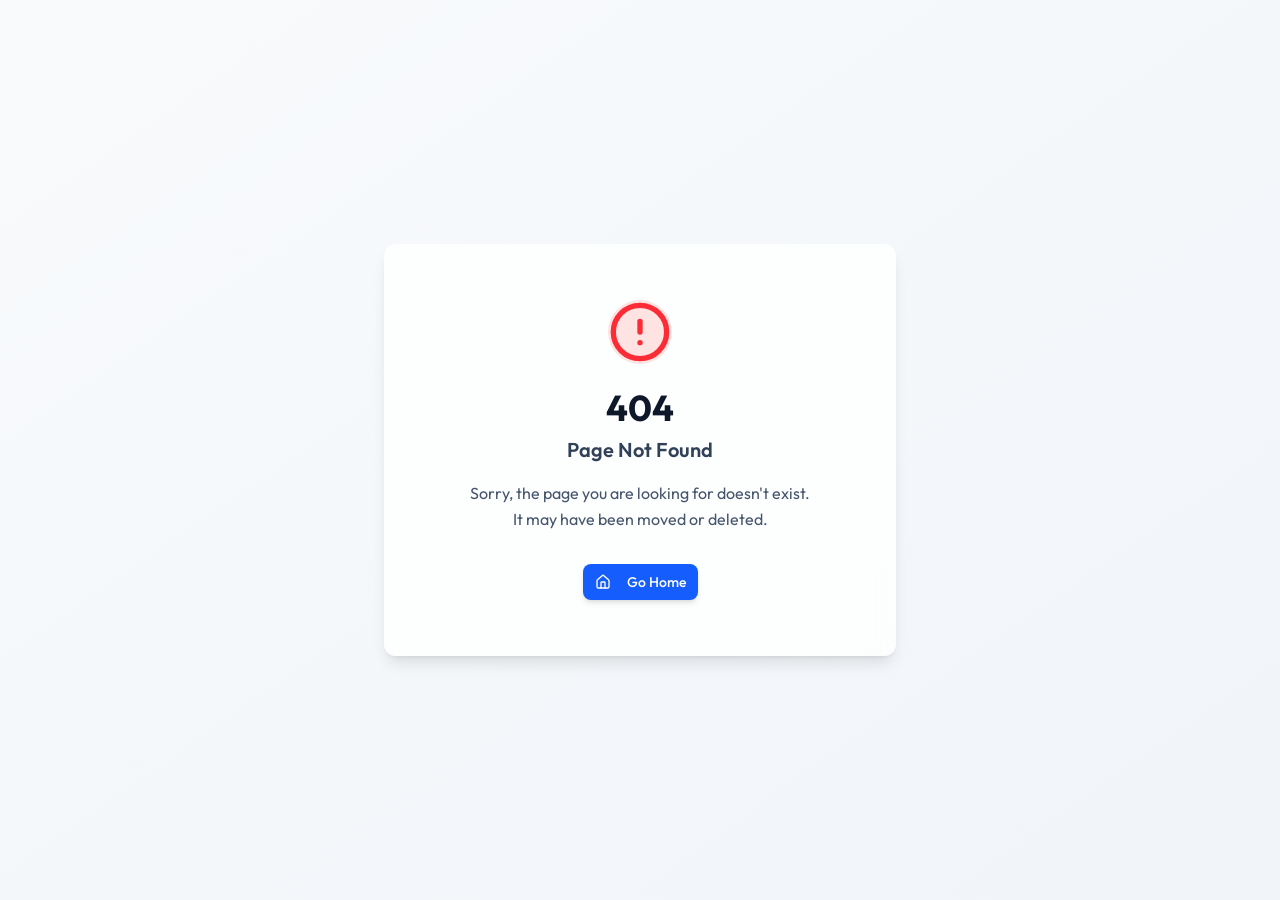
==== commit ed49fdd3: "Add files via upload" ====
--- a/index.html
+++ b/index.html
@@ -8,8 +8,8 @@
     <link rel="preconnect" href="https://fonts.googleapis.com" />
     <link rel="preconnect" href="https://fonts.gstatic.com" crossorigin />
     <link href="https://fonts.googleapis.com/css2?family=JetBrains+Mono:wght@400;500;600;700&family=Outfit:wght@300;400;500;600;700;800&display=swap" rel="stylesheet" />
-    <script type="module" crossorigin src="/assets/index-BY5k4dln.js"></script>
-    <link rel="stylesheet" crossorigin href="/assets/index-j0i8fY53.css">
+    <script type="module" crossorigin src="/assets/index-D_MpGXGN.js"></script>
+    <link rel="stylesheet" crossorigin href="/assets/index-DeJTvuyp.css">
     <script src="/__manus__/debug-collector.js" defer></script>
   </head>
   <body>
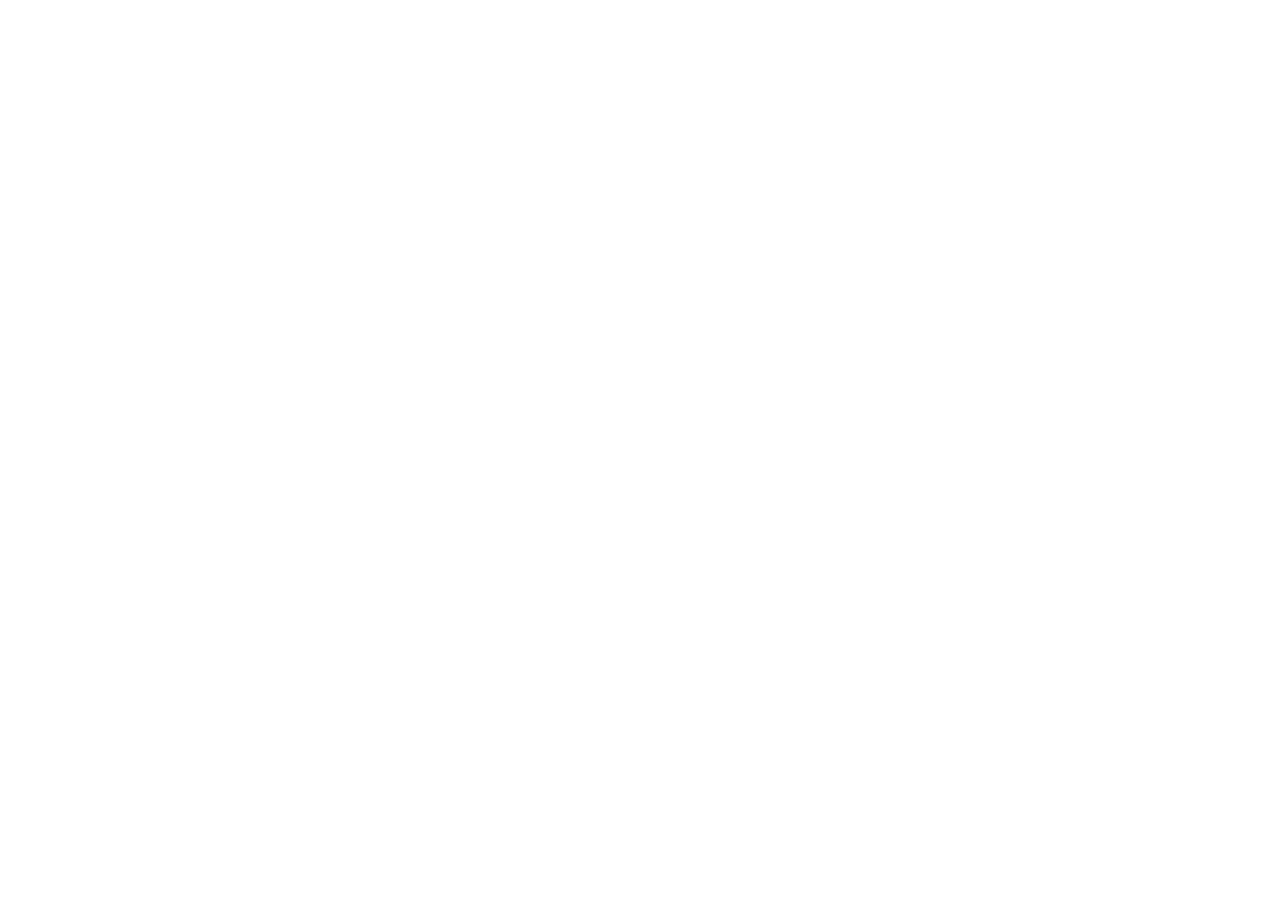
==== commit fcb98b7d: "Add files via upload" ====
--- a/index.html
+++ b/index.html
@@ -8,8 +8,8 @@
     <link rel="preconnect" href="https://fonts.googleapis.com" />
     <link rel="preconnect" href="https://fonts.gstatic.com" crossorigin />
     <link href="https://fonts.googleapis.com/css2?family=JetBrains+Mono:wght@400;500;600;700&family=Outfit:wght@300;400;500;600;700;800&display=swap" rel="stylesheet" />
-    <script type="module" crossorigin src="/assets/index-D_MpGXGN.js"></script>
-    <link rel="stylesheet" crossorigin href="/assets/index-DeJTvuyp.css">
+    <script type="module" crossorigin src="/assets/index-DgnYgISA.js"></script>
+    <link rel="stylesheet" crossorigin href="/assets/index-Buk-5-94.css">
     <script src="/__manus__/debug-collector.js" defer></script>
   </head>
   <body>
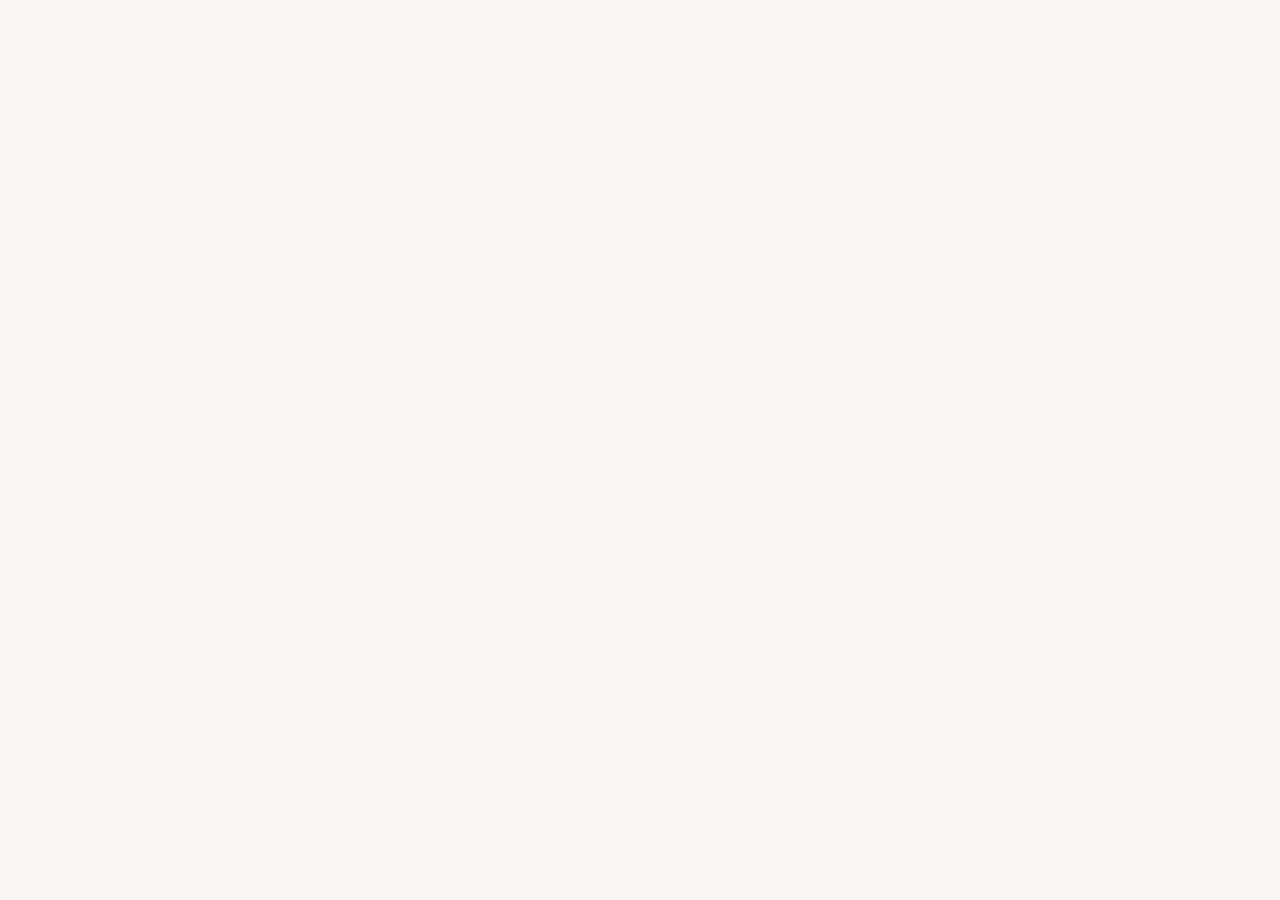
==== commit cab329f0: "Add files via upload" ====
--- a/index.html
+++ b/index.html
@@ -8,8 +8,8 @@
     <link rel="preconnect" href="https://fonts.googleapis.com" />
     <link rel="preconnect" href="https://fonts.gstatic.com" crossorigin />
     <link href="https://fonts.googleapis.com/css2?family=JetBrains+Mono:wght@400;500;600;700&family=Outfit:wght@300;400;500;600;700;800&display=swap" rel="stylesheet" />
-    <script type="module" crossorigin src="/assets/index-DgnYgISA.js"></script>
-    <link rel="stylesheet" crossorigin href="/assets/index-Buk-5-94.css">
+    <script type="module" crossorigin src="/assets/index-DH_G9ybM.js"></script>
+    <link rel="stylesheet" crossorigin href="/assets/index-DA9CMT95.css">
     <script src="/__manus__/debug-collector.js" defer></script>
   </head>
   <body>
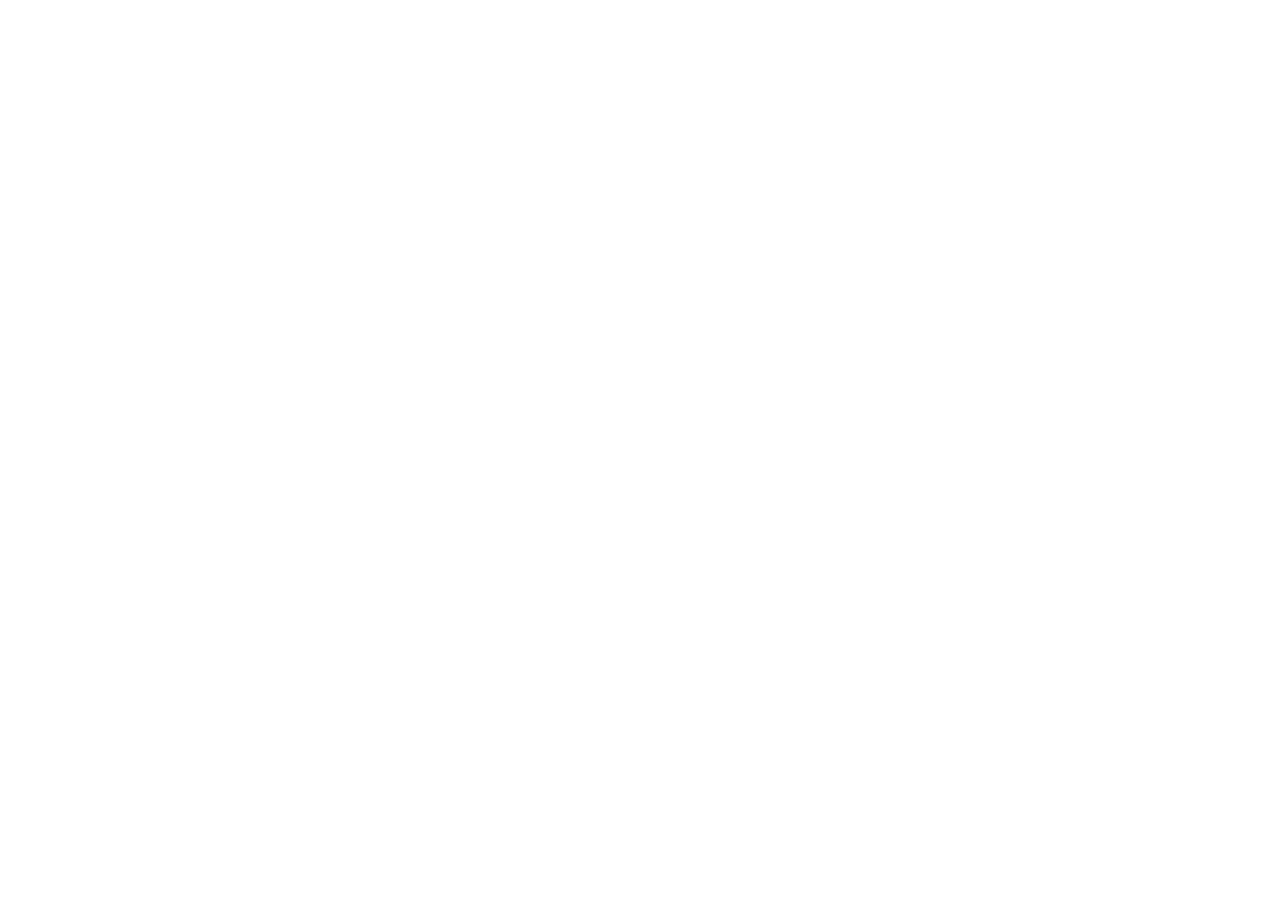
==== commit d8c90289: "Add files via upload" ====
--- a/index.html
+++ b/index.html
@@ -8,8 +8,8 @@
     <link rel="preconnect" href="https://fonts.googleapis.com" />
     <link rel="preconnect" href="https://fonts.gstatic.com" crossorigin />
     <link href="https://fonts.googleapis.com/css2?family=JetBrains+Mono:wght@400;500;600;700&family=Outfit:wght@300;400;500;600;700;800&display=swap" rel="stylesheet" />
-    <script type="module" crossorigin src="/assets/index-DH_G9ybM.js"></script>
-    <link rel="stylesheet" crossorigin href="/assets/index-DA9CMT95.css">
+    <script type="module" crossorigin src="/assets/index-rKDHZNxg.js"></script>
+    <link rel="stylesheet" crossorigin href="/assets/index-B5bXT-kE.css">
     <script src="/__manus__/debug-collector.js" defer></script>
   </head>
   <body>
